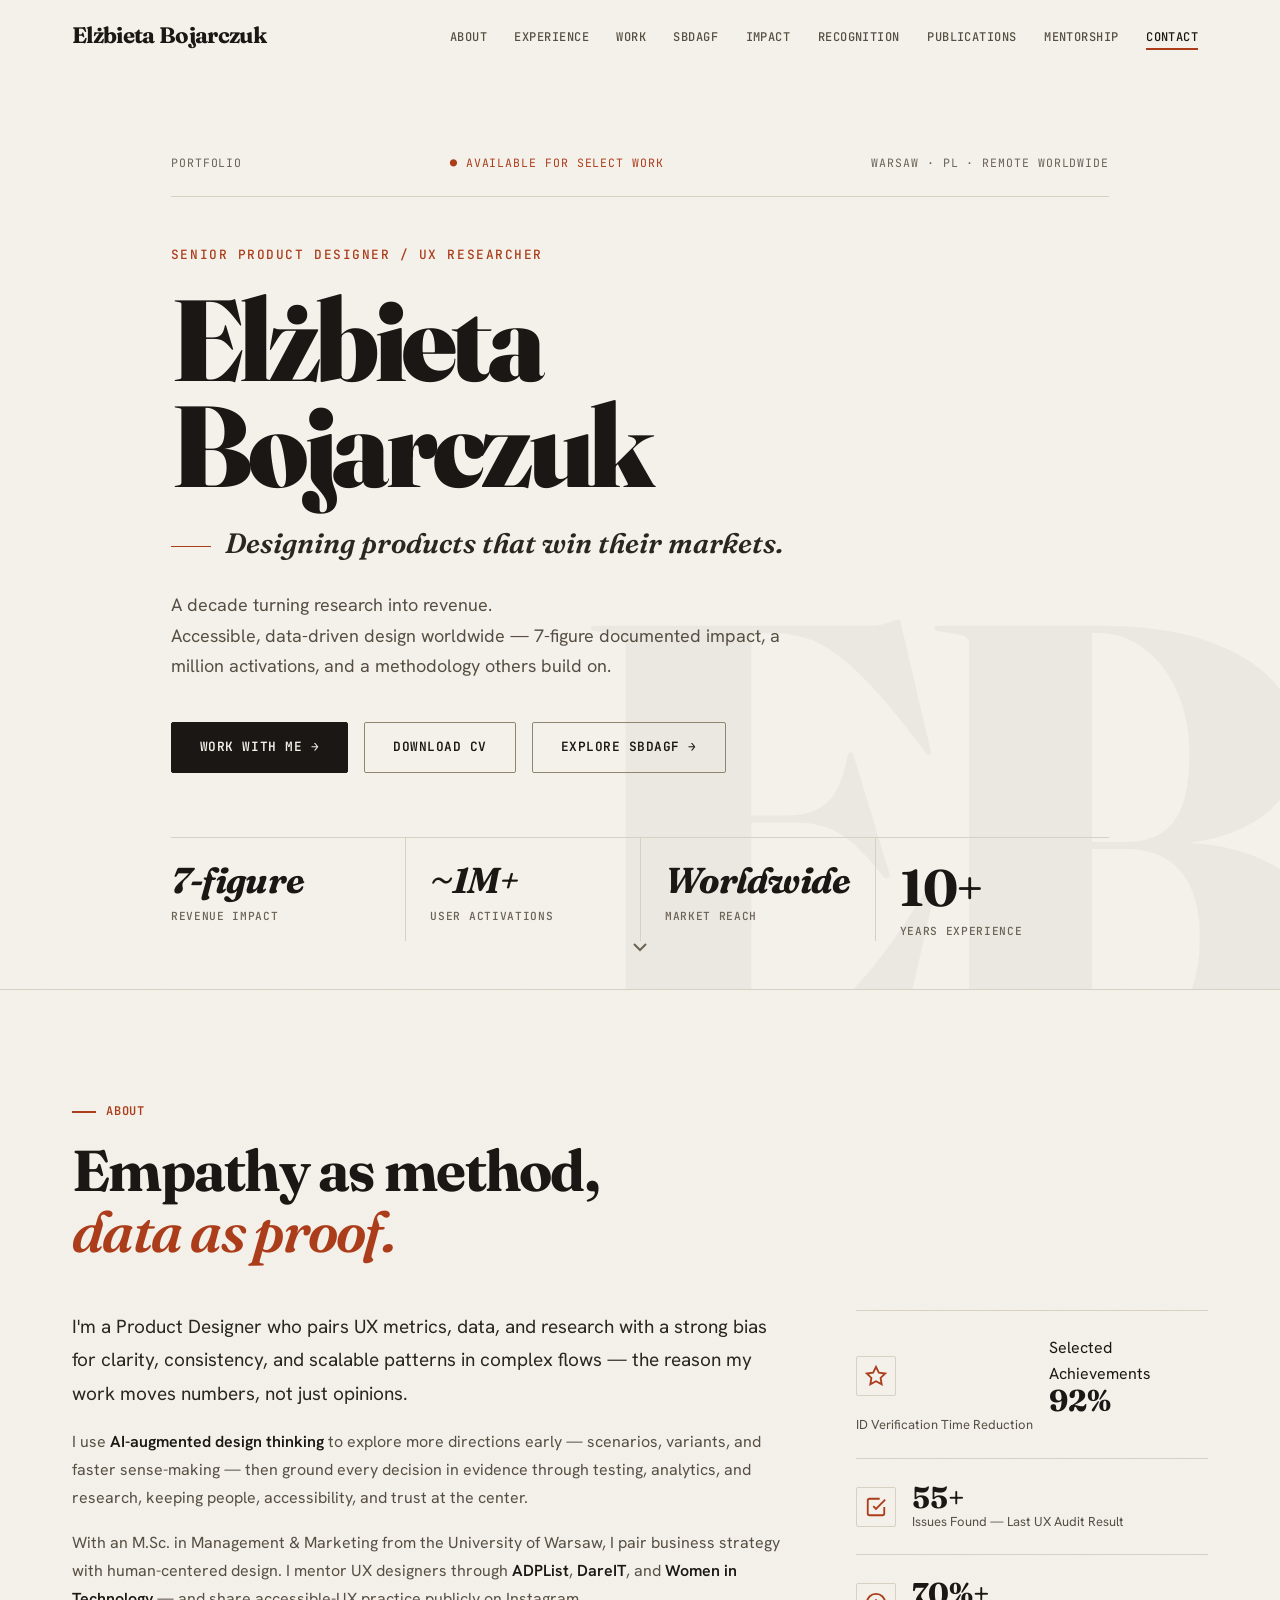
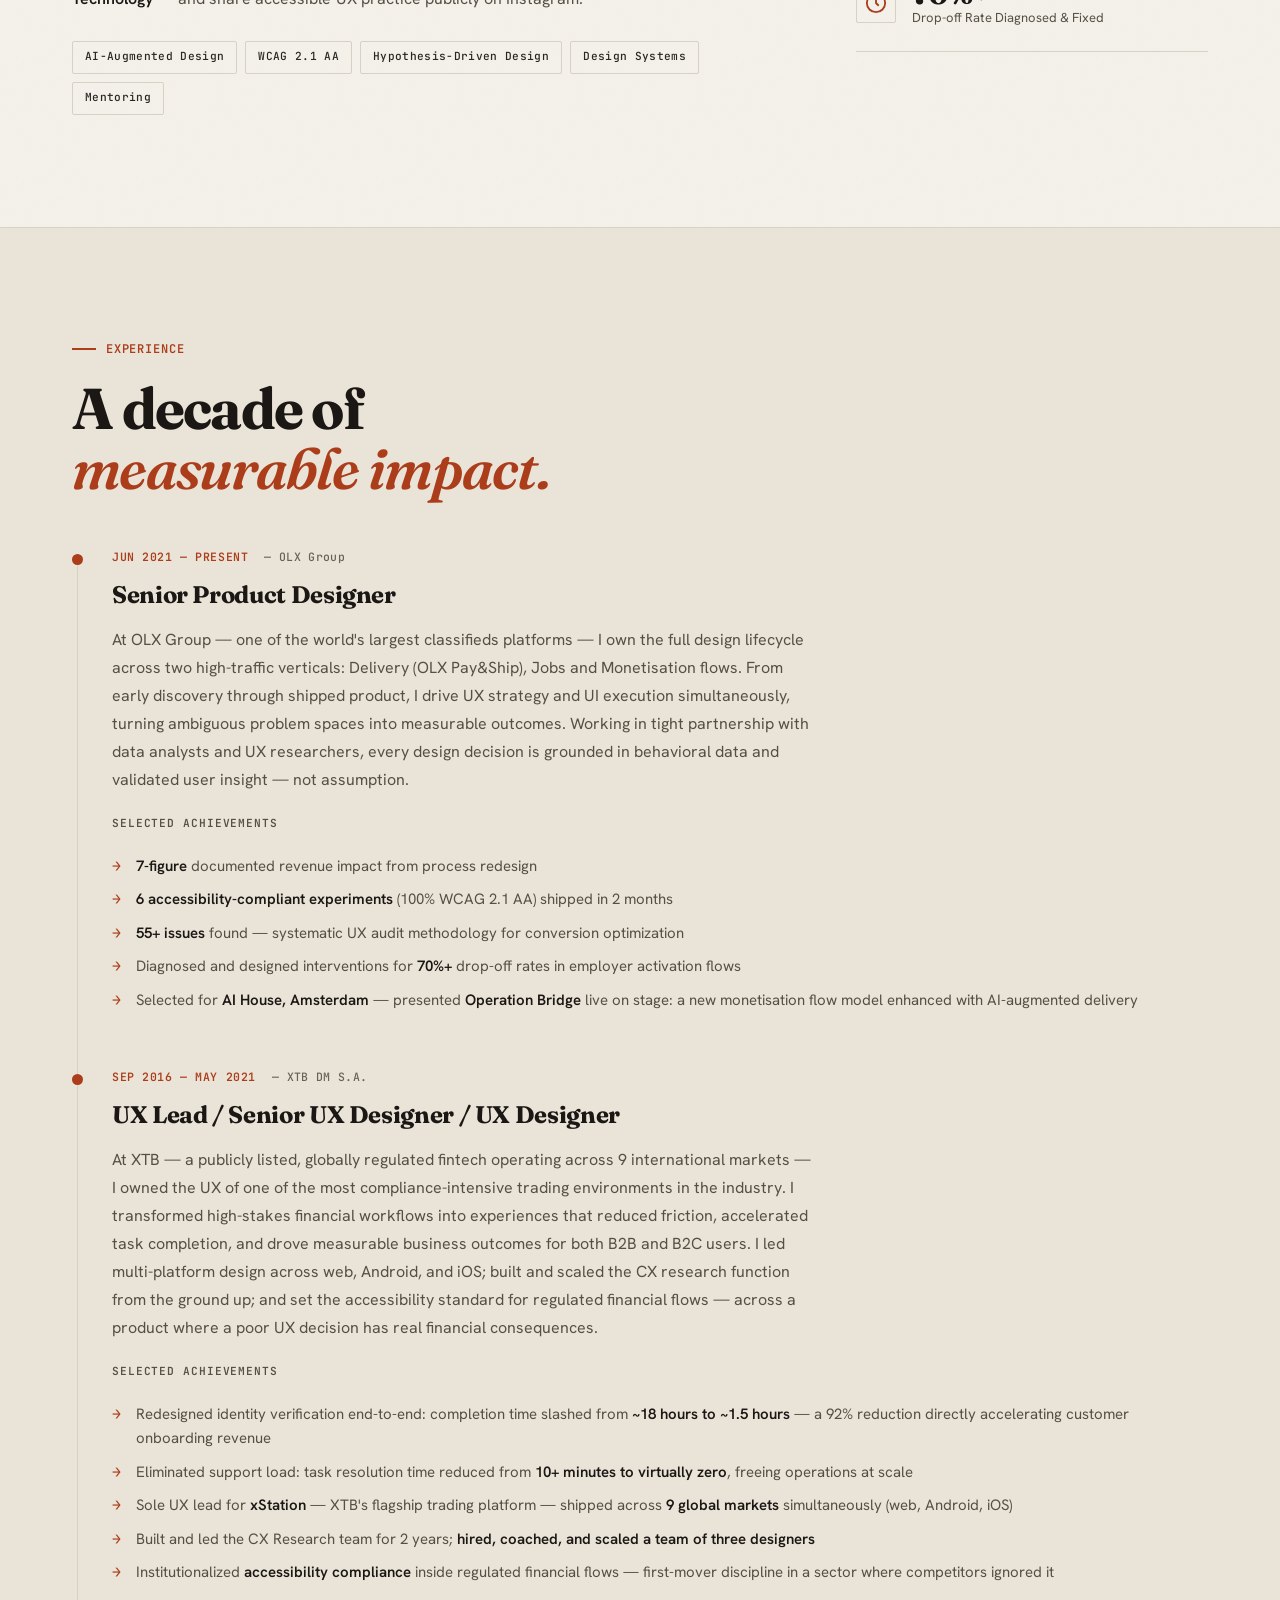
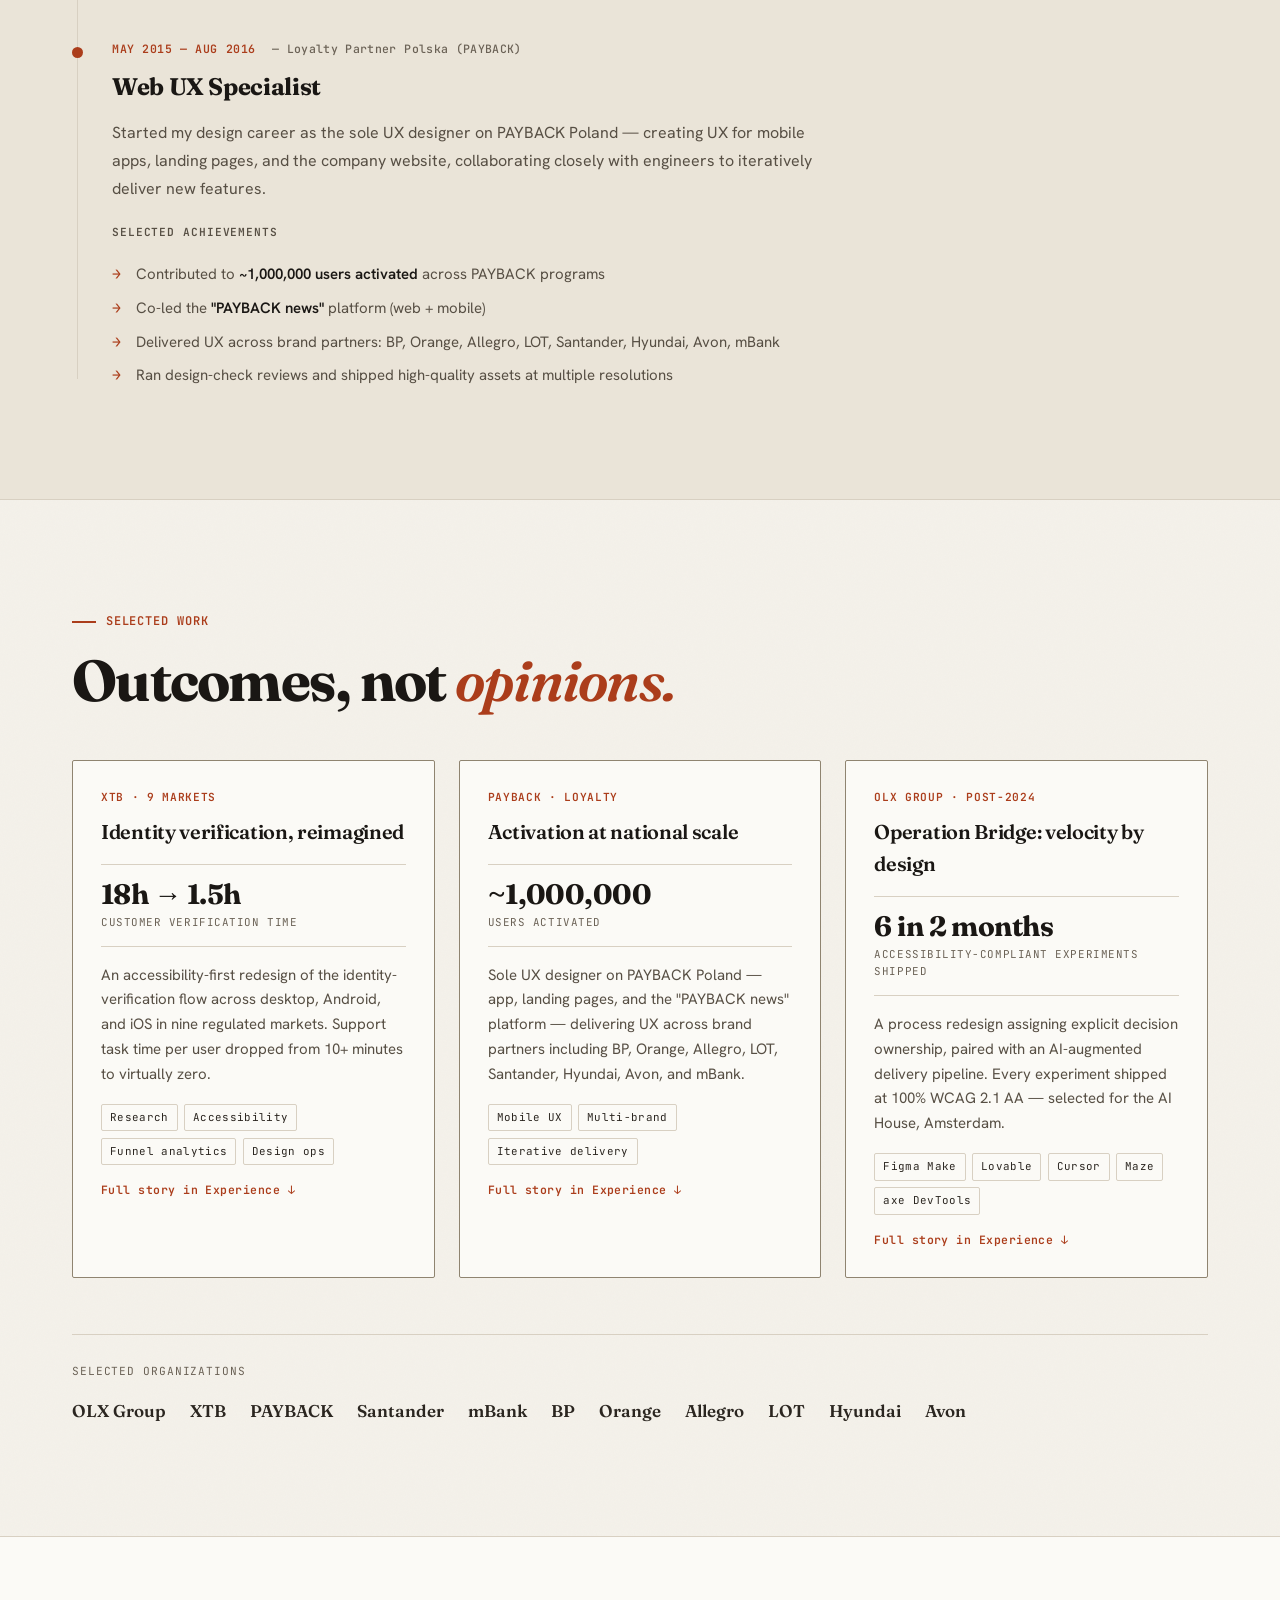
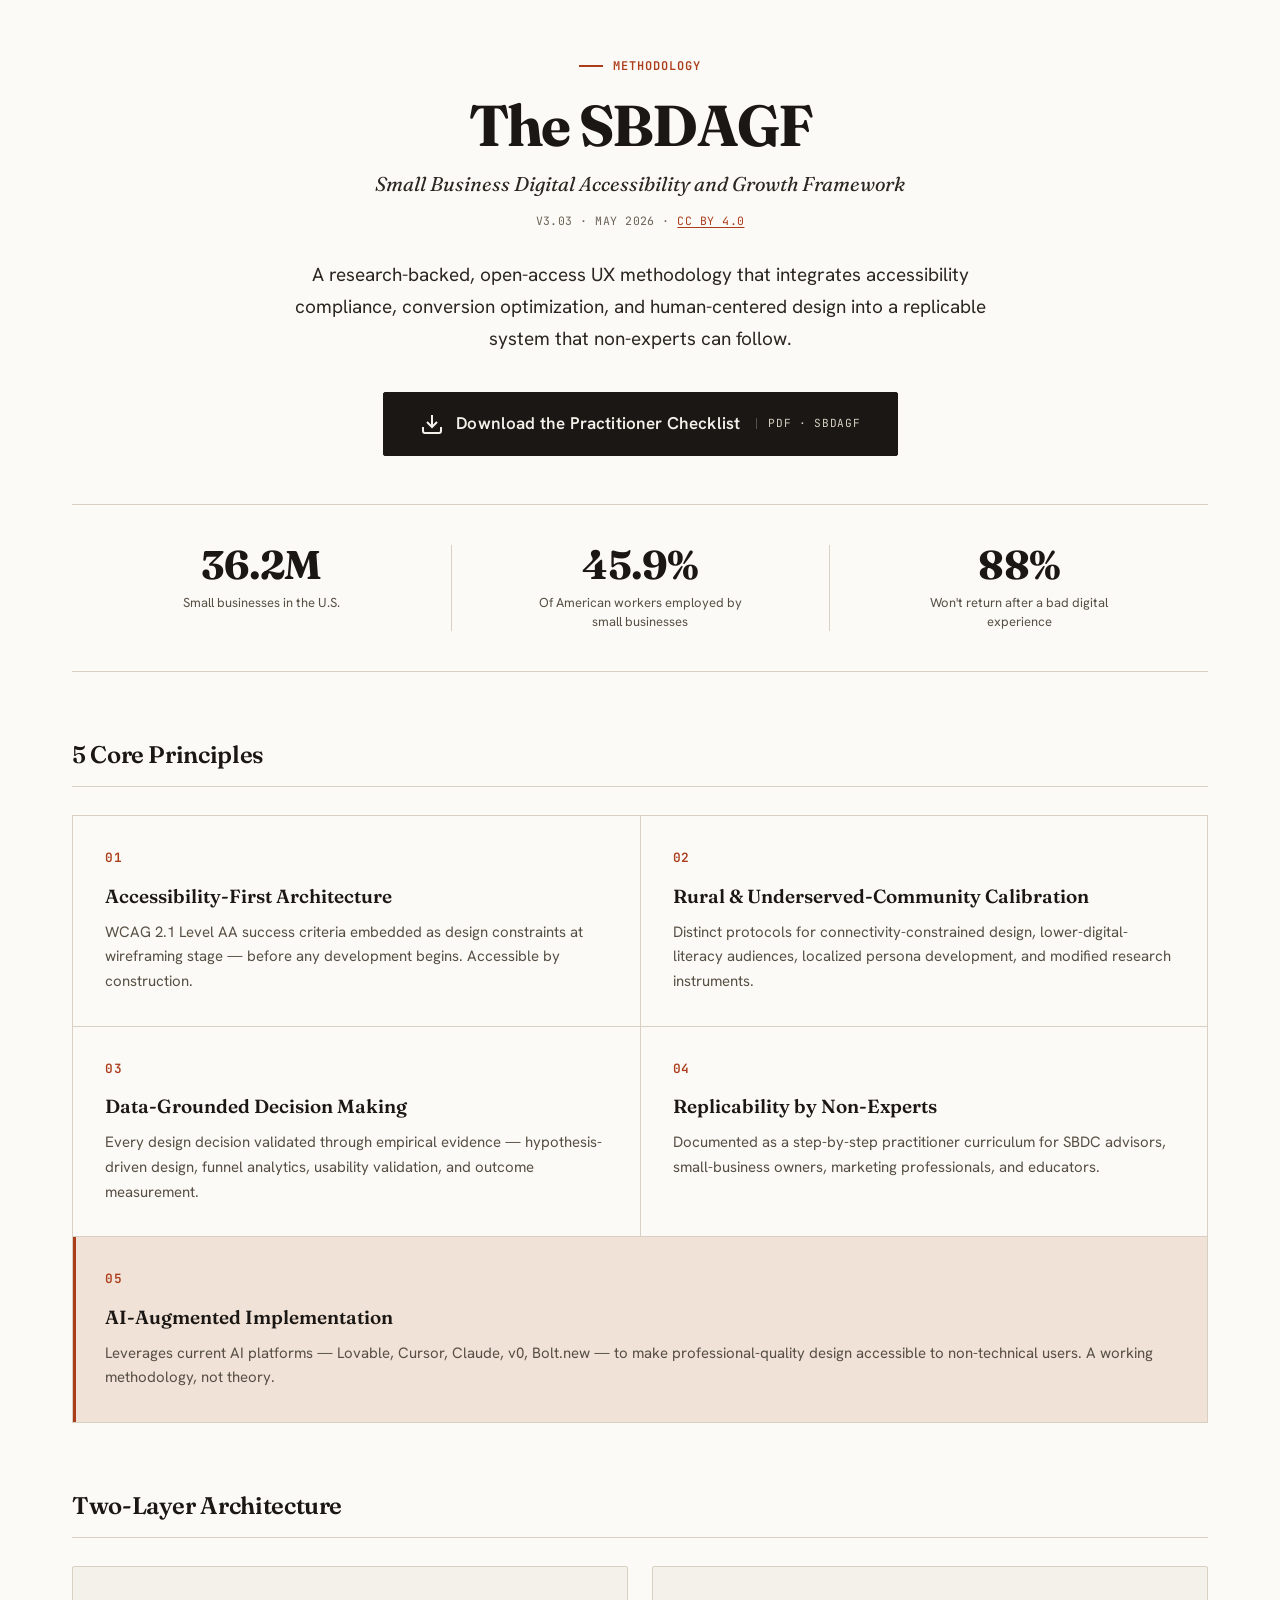
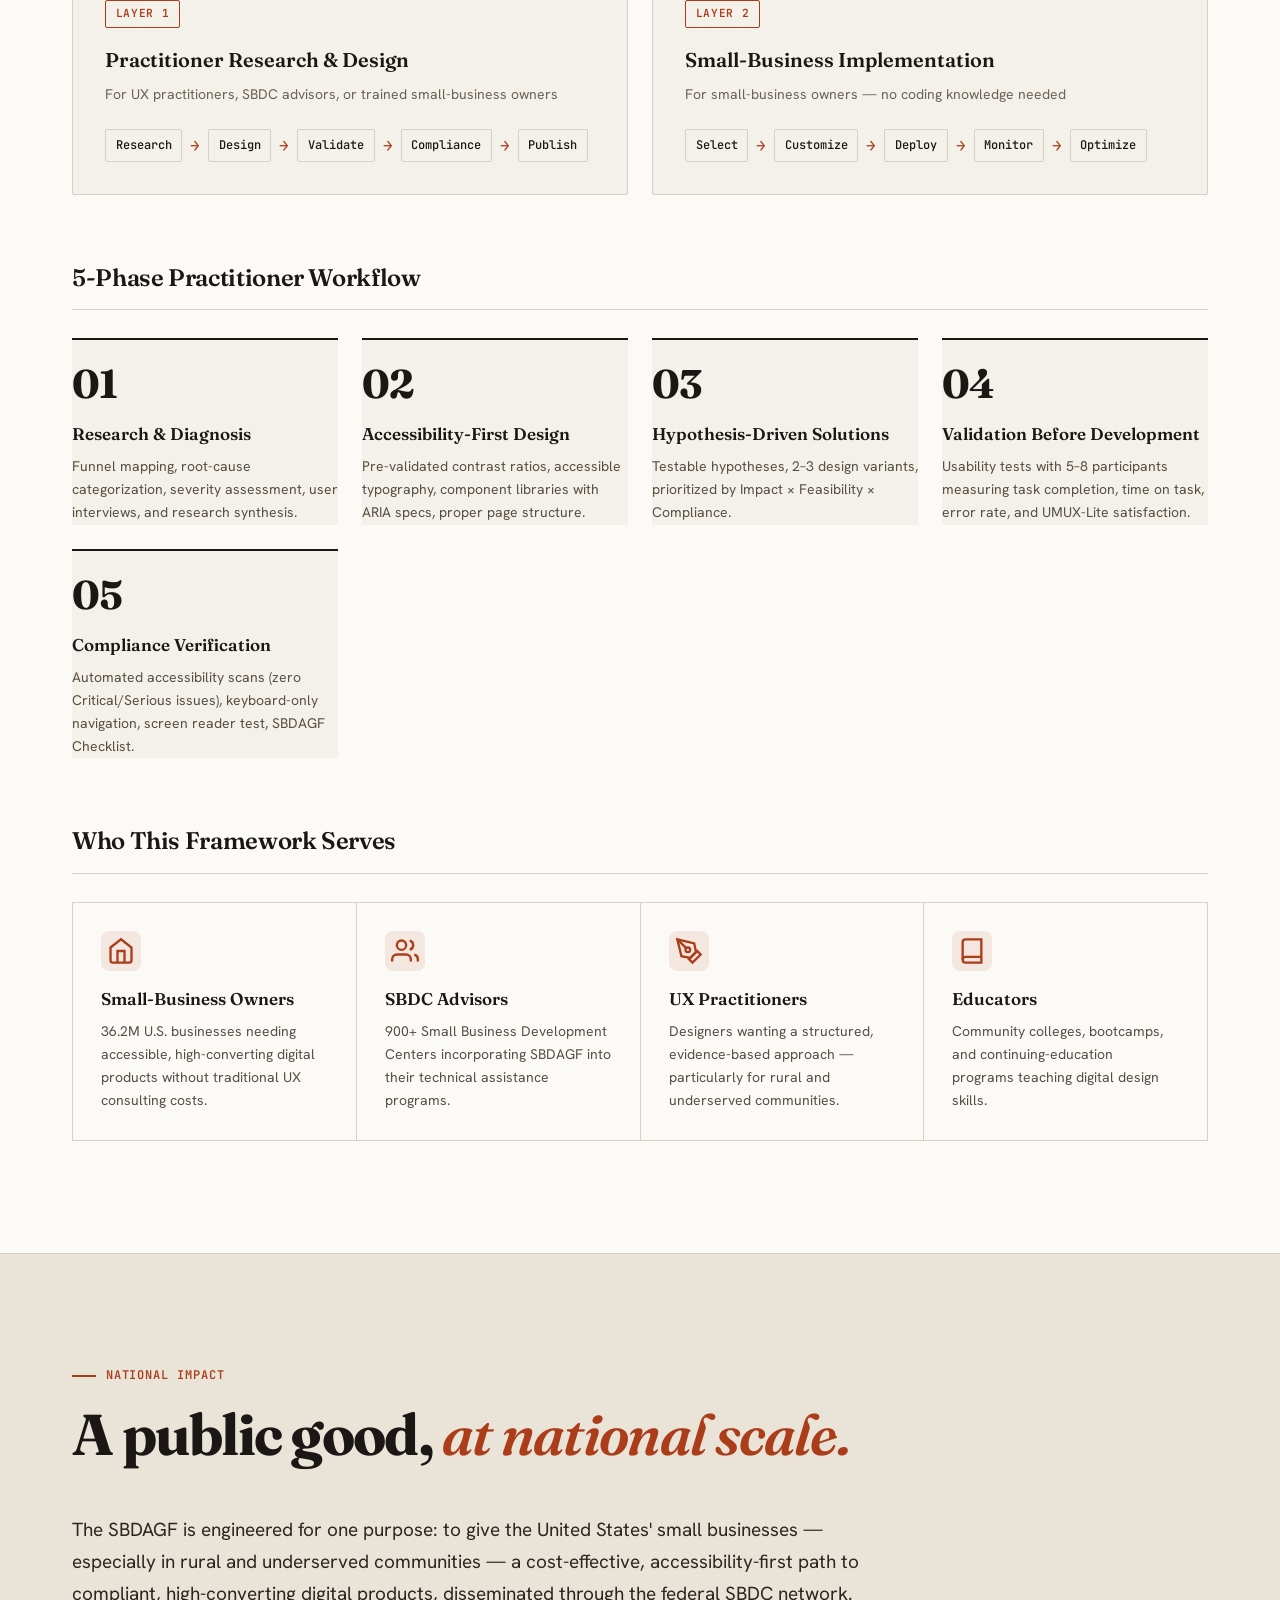
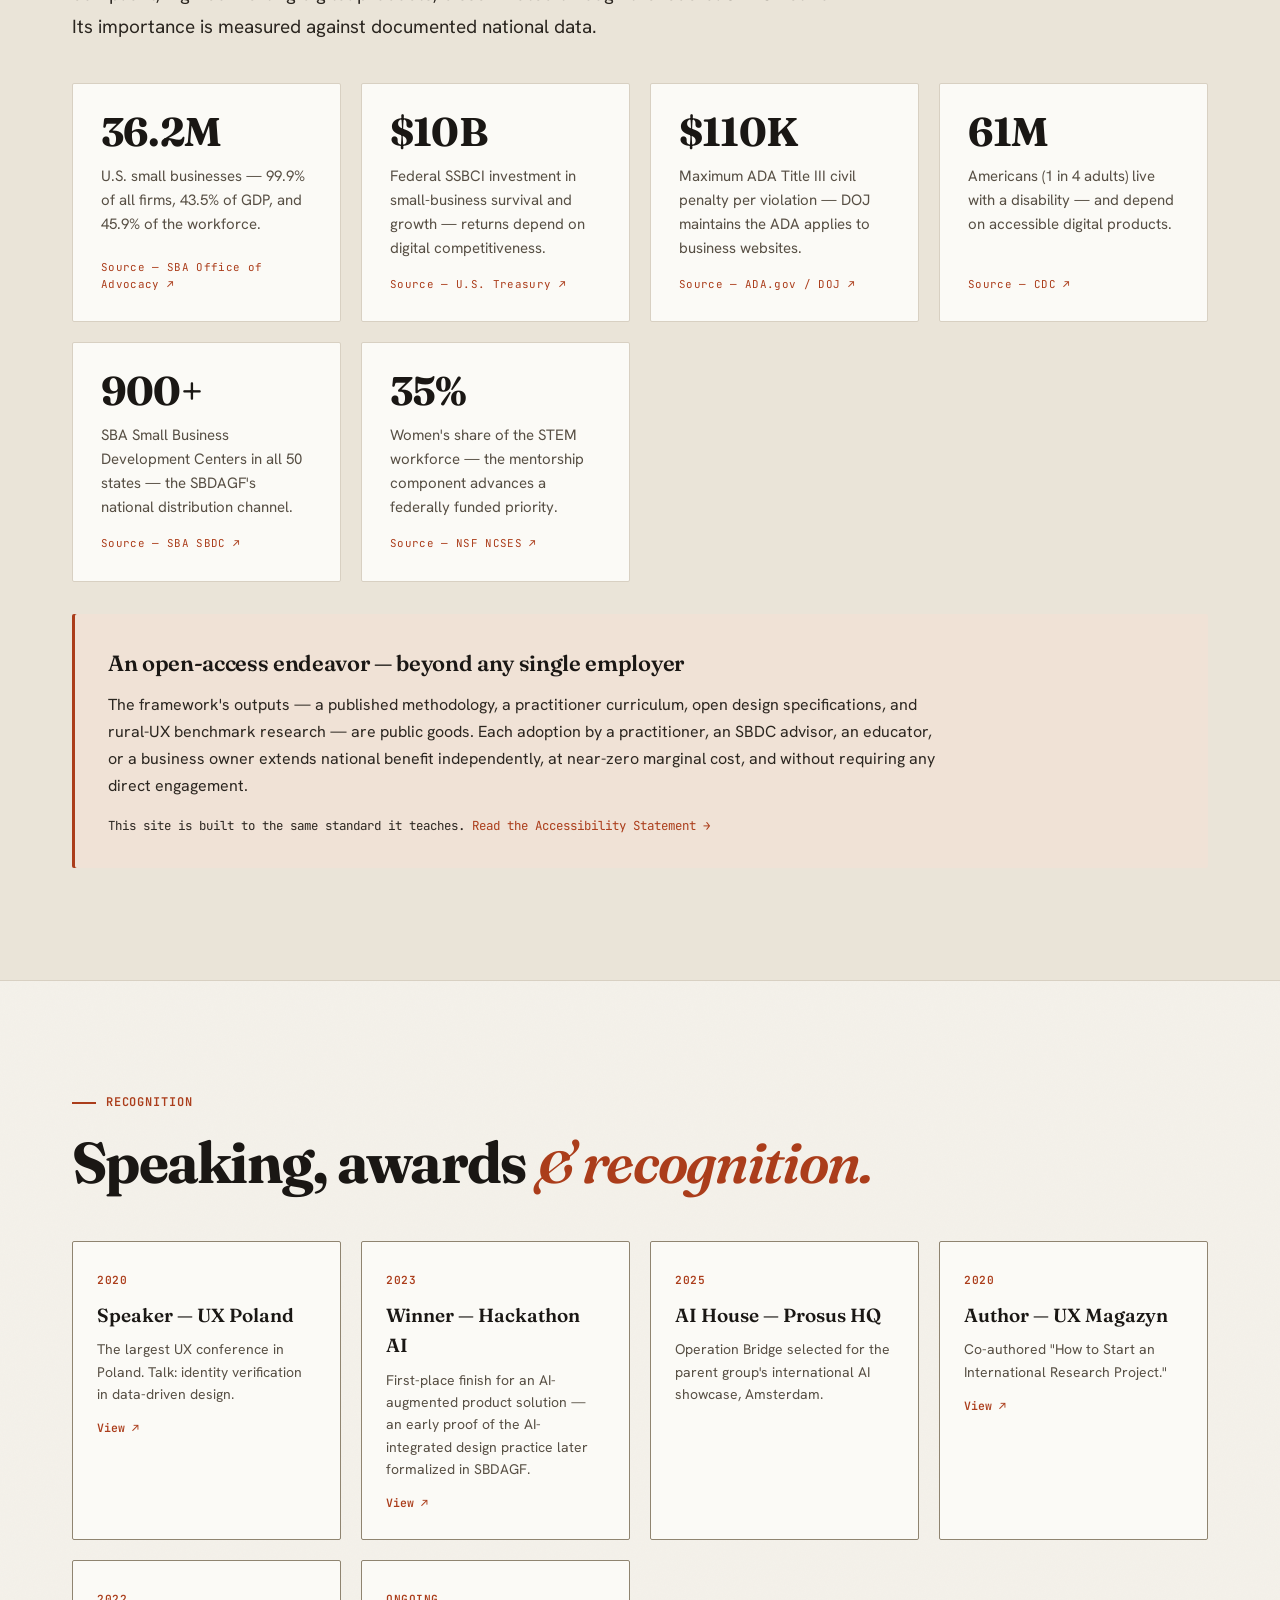
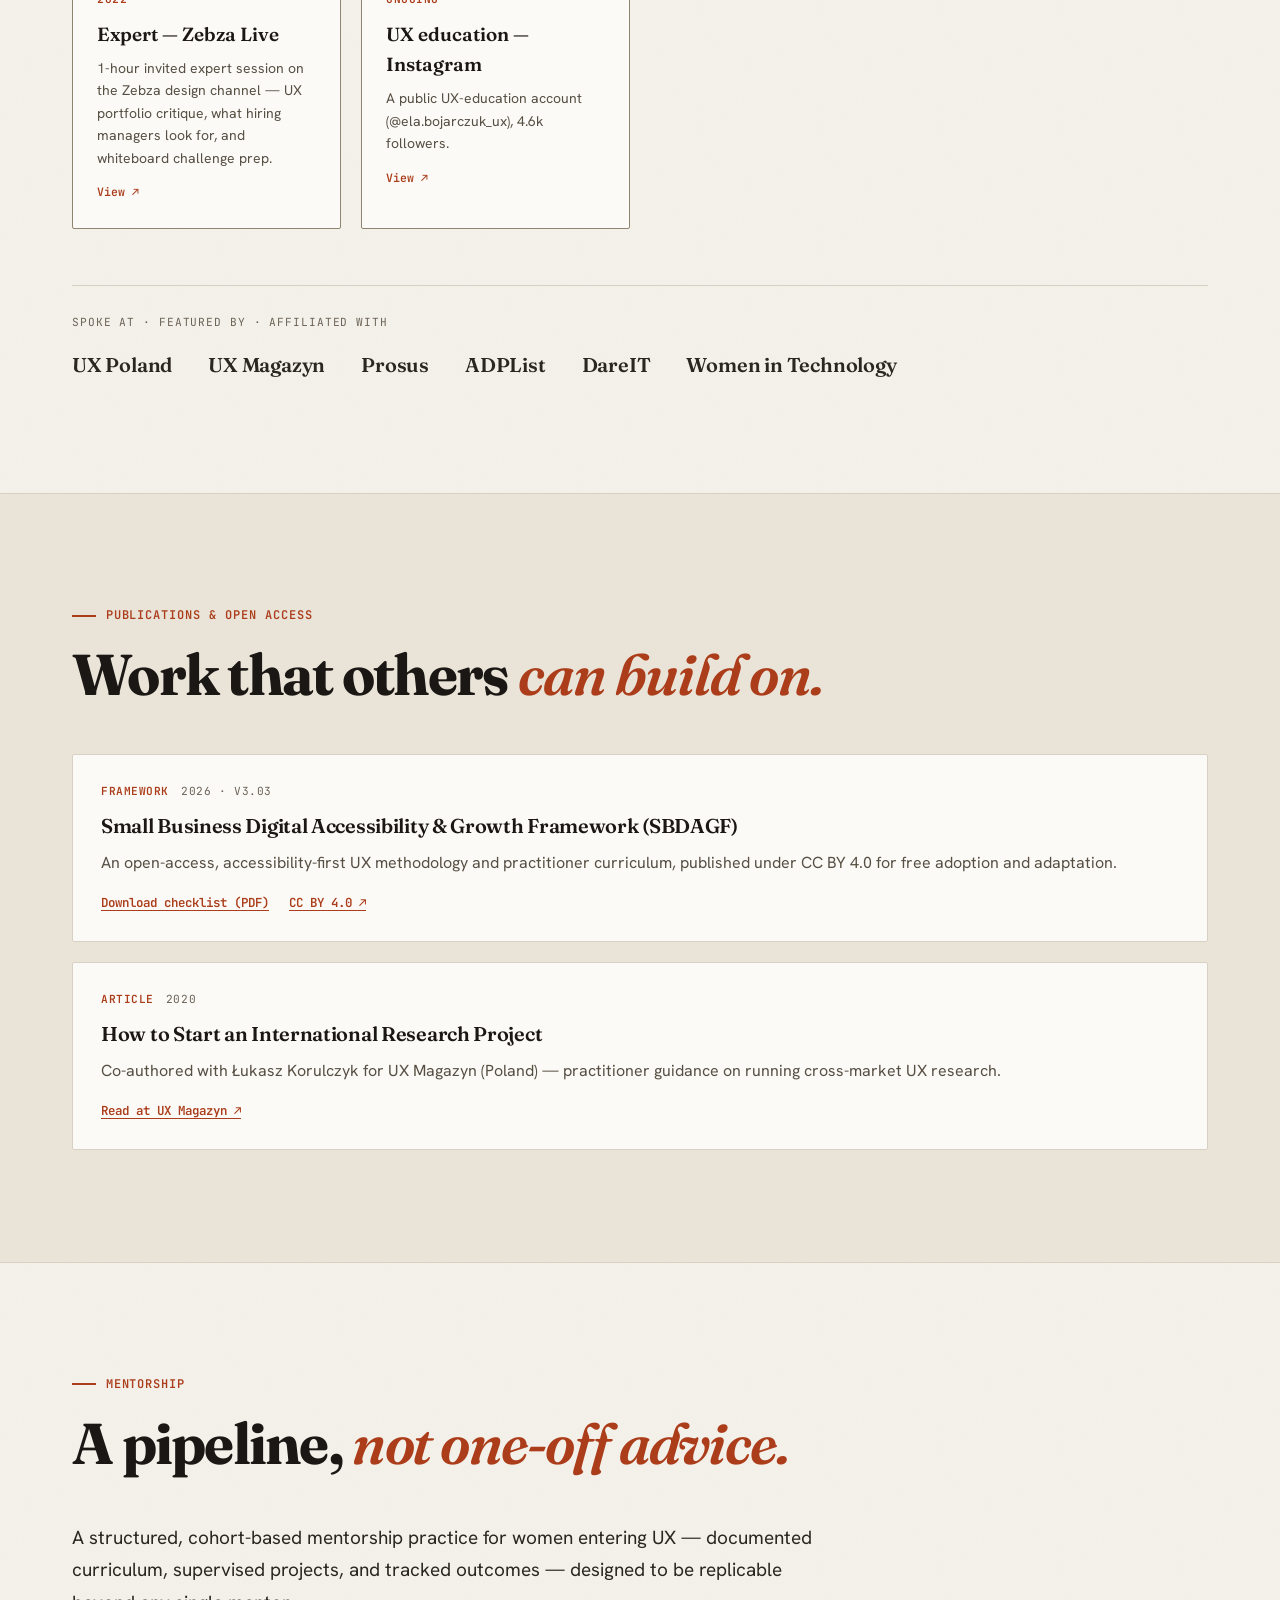
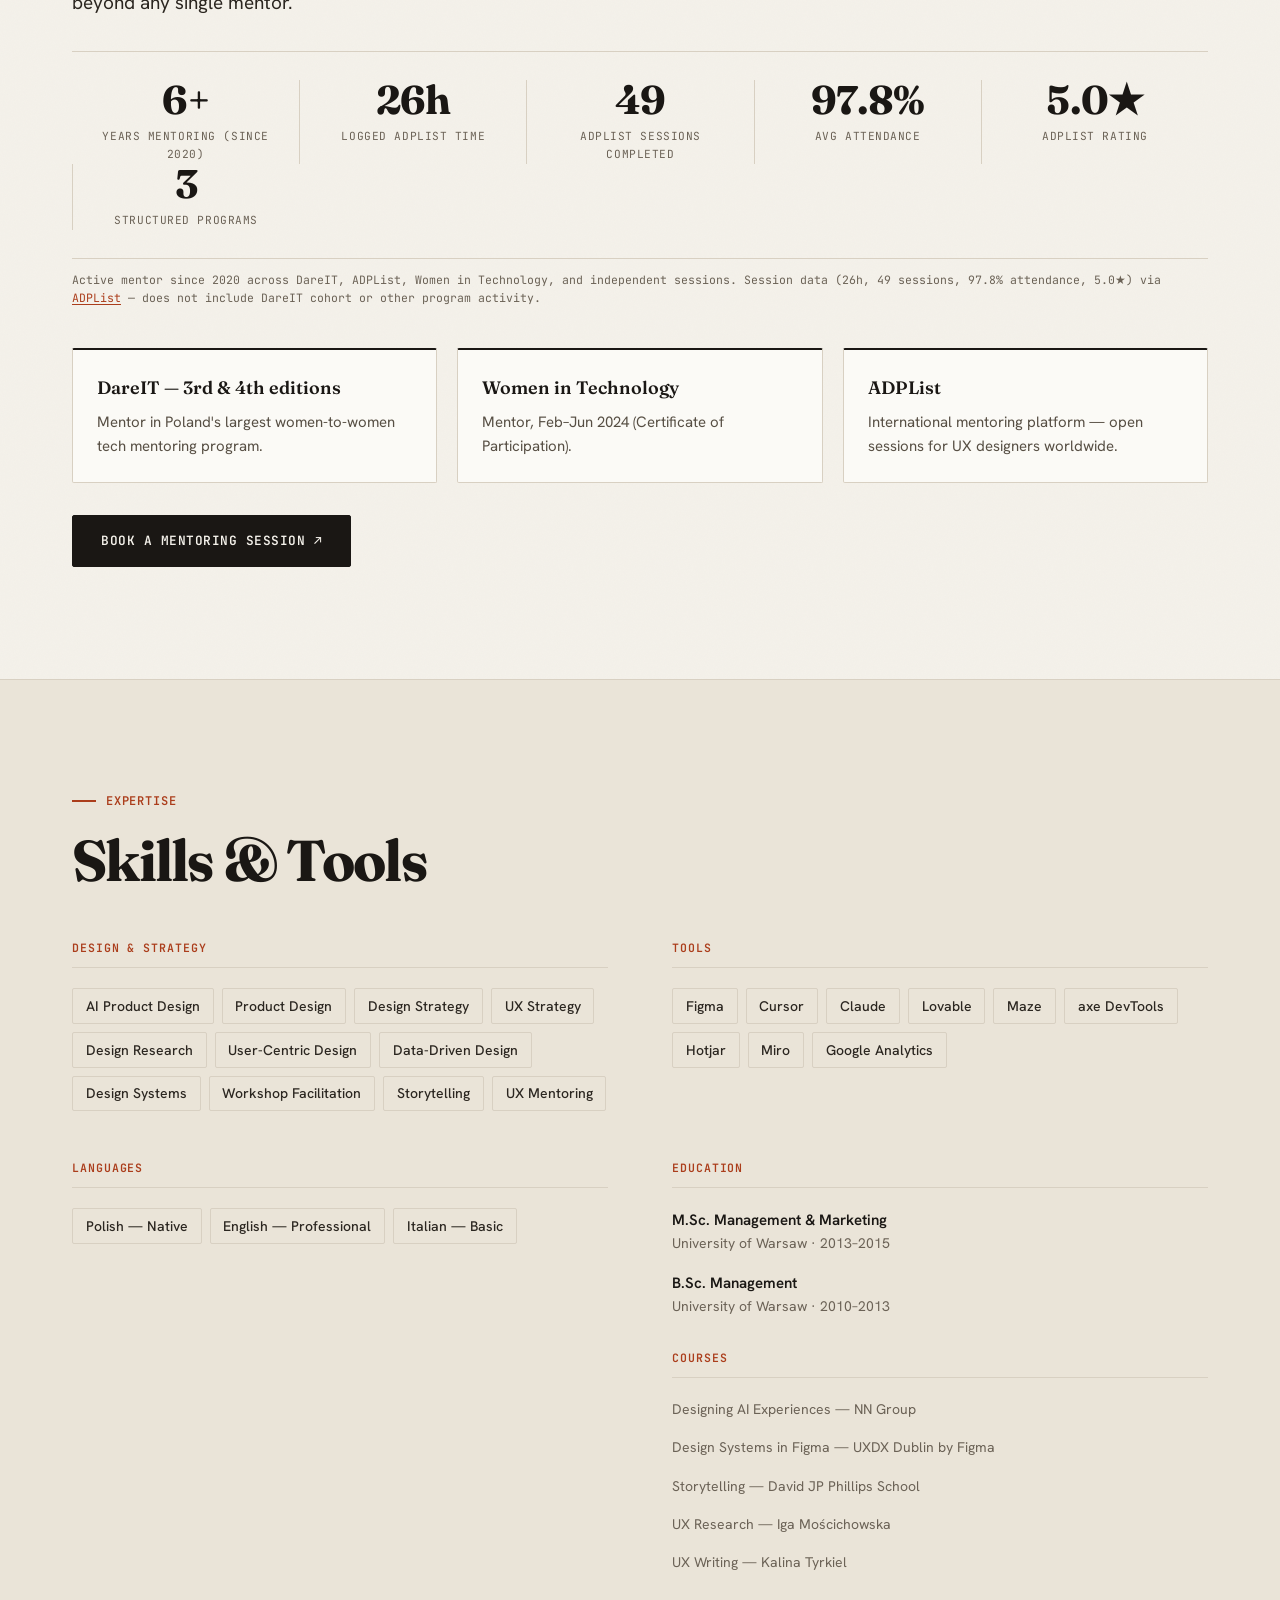
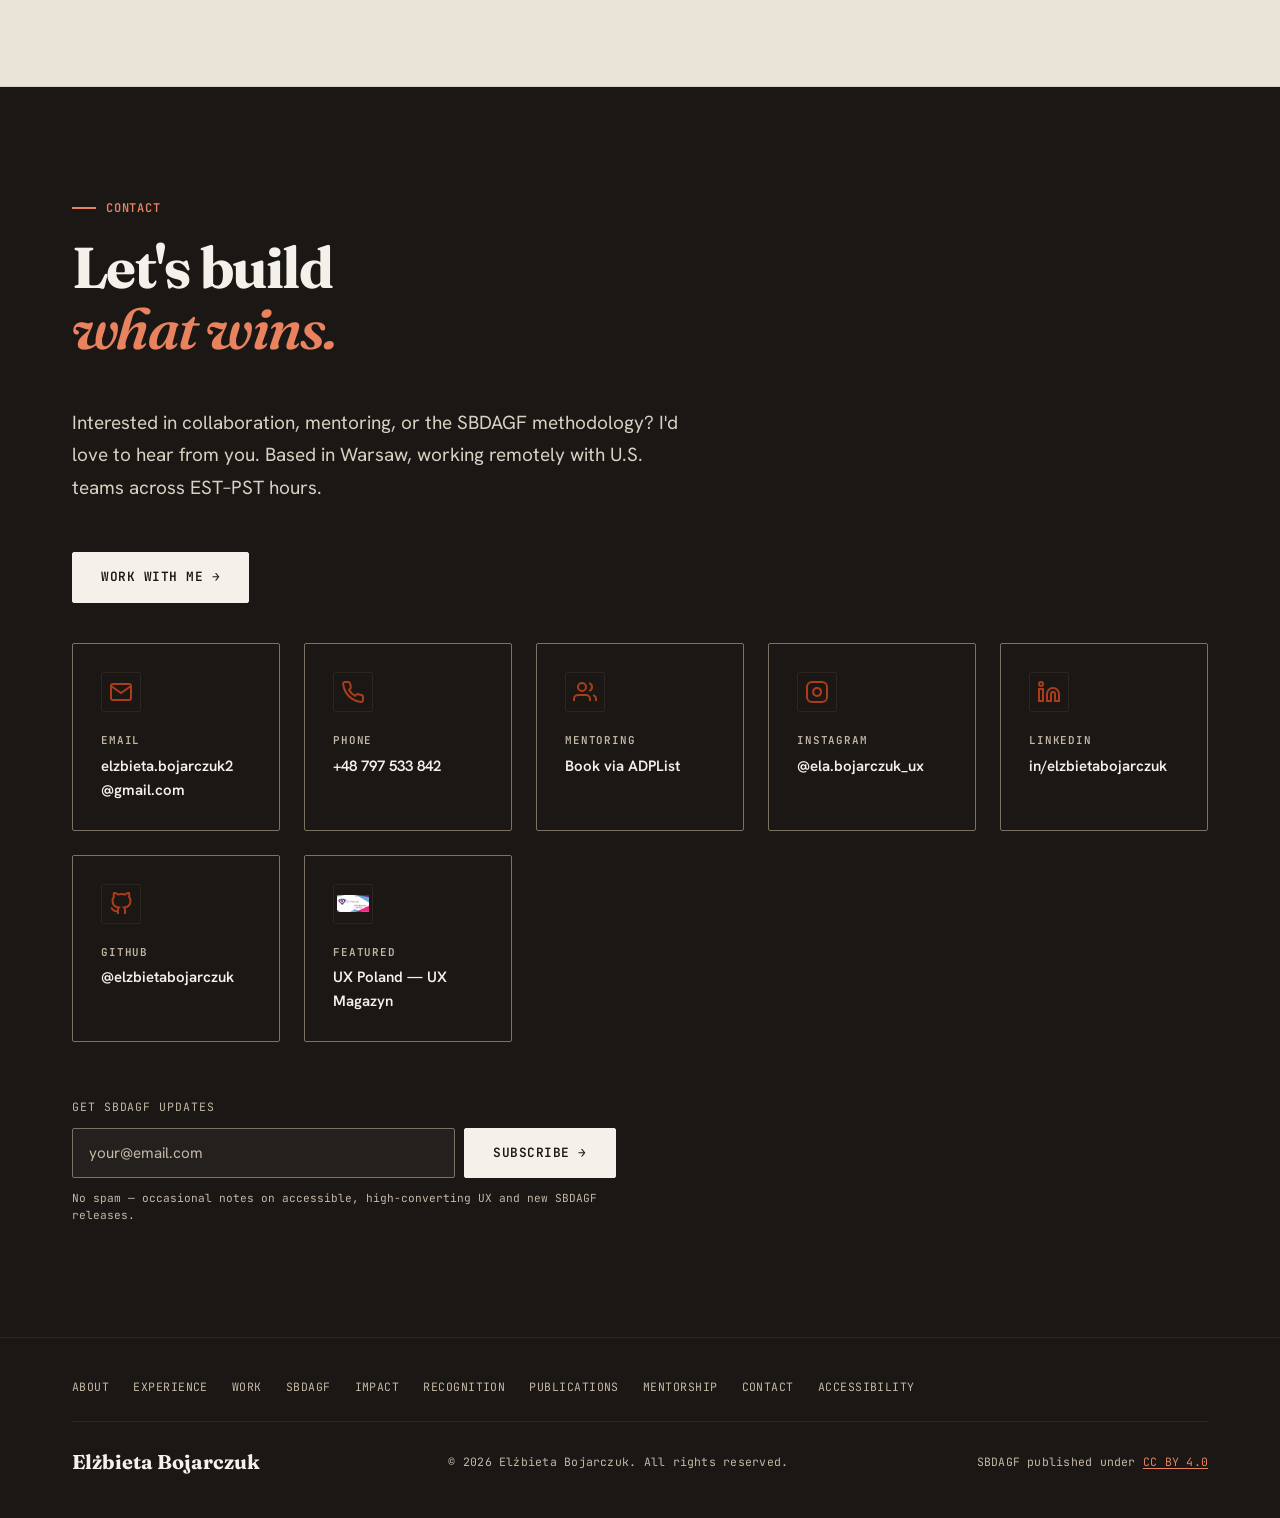
==== index.html @ ac7e1c59 "XTB role: high-impact outcome-based rewrite for US market Co-Authored-By: Claude Sonnet 4.6 <noreply" ====
<!DOCTYPE html>
<html lang="en">
<head>
  <meta charset="UTF-8">
  <meta name="viewport" content="width=device-width, initial-scale=1.0, viewport-fit=cover">
  <title>Elżbieta Bojarczuk — Senior Product Designer & UX Researcher</title>
  <meta name="description" content="Elżbieta Bojarczuk is a Senior Product Designer with 10+ years building accessible, data-driven digital products across worldwide markets. Documented multi-million-dollar revenue impact. Creator of the SBDAGF methodology.">
  <meta name="author" content="Elżbieta Bojarczuk">
  <meta name="robots" content="index, follow, max-image-preview:large, max-snippet:-1, max-video-preview:-1">
  <meta name="theme-color" content="#f4f1ea">
  <meta name="apple-mobile-web-app-title" content="Elżbieta Bojarczuk">
  <meta name="apple-mobile-web-app-capable" content="yes">
  <meta name="mobile-web-app-capable" content="yes">
  <meta name="apple-mobile-web-app-status-bar-style" content="default">
  <link rel="apple-touch-icon" sizes="180x180" href="apple-touch-icon.png">
  <link rel="manifest" href="site.webmanifest">

  <!-- Open Graph -->
  <meta property="og:type" content="profile">
  <meta property="profile:first_name" content="Elżbieta">
  <meta property="profile:last_name" content="Bojarczuk">
  <meta property="og:site_name" content="Elżbieta Bojarczuk">
  <meta property="og:locale" content="en_US">
  <meta property="og:title" content="Elżbieta Bojarczuk — Senior Product Designer & UX Researcher">
  <meta property="og:description" content="10+ years designing accessible, data-driven digital products across worldwide markets. Creator of the open-access SBDAGF methodology for U.S. small businesses.">
  <meta property="og:image" content="https://elzbietabojarczuk.github.io/og-image.png">
  <meta property="og:image:type" content="image/png">
  <meta property="og:image:width" content="1200">
  <meta property="og:image:height" content="630">
  <meta property="og:image:alt" content="Elżbieta Bojarczuk — Senior Product Designer & UX Researcher">
  <meta property="og:url" content="https://elzbietabojarczuk.github.io">

  <!-- Twitter Card -->
  <meta name="twitter:card" content="summary_large_image">
  <meta name="twitter:title" content="Elżbieta Bojarczuk — Senior Product Designer & UX Researcher">
  <meta name="twitter:description" content="10+ years designing accessible, data-driven digital products. Creator of the open-access SBDAGF methodology.">
  <meta name="twitter:image" content="https://elzbietabojarczuk.github.io/og-image.png">
  <meta name="twitter:image:alt" content="Elżbieta Bojarczuk — Senior Product Designer & UX Researcher">

  <link rel="canonical" href="https://elzbietabojarczuk.github.io/">

  <!-- Favicon -->
  <link rel="icon" type="image/svg+xml" href="favicon.svg">
  <link rel="icon" type="image/png" sizes="32x32" href="favicon.png">

  <!-- Structured data: Person + CreativeWork (SBDAGF) -->
  <script type="application/ld+json">
  {
    "@context": "https://schema.org",
    "@type": "Person",
    "name": "Elżbieta Bojarczuk",
    "jobTitle": "Senior Product Designer & UX Researcher",
    "url": "https://elzbietabojarczuk.github.io/",
    "image": "https://elzbietabojarczuk.github.io/og-image.svg",
    "email": "mailto:elzbieta.bojarczuk2@gmail.com",
    "telephone": "+48797533842",
    "address": { "@type": "PostalAddress", "addressLocality": "Warsaw", "addressCountry": "PL" },
    "alumniOf": { "@type": "CollegeOrUniversity", "name": "University of Warsaw" },
    "knowsAbout": ["UX Research", "Product Design", "Web Accessibility", "WCAG 2.1", "Design Systems", "Conversion Optimization", "AI-Augmented Design"],
    "sameAs": [
      "https://www.linkedin.com/in/elzbietabojarczuk",
      "https://github.com/elzbietabojarczuk",
      "https://instagram.com/ela.bojarczuk_ux",
      "https://adplist.org/mentors/elzbieta-bojarczuk"
    ],
    "knowsLanguage": ["pl", "en", "it"],
    "worksFor": { "@type": "Organization", "name": "OLX Group" },
    "hasOccupation": {
      "@type": "Occupation",
      "name": "Product Designer",
      "occupationalCategory": "15-1255.01 Web and Digital Interface Designers"
    },
    "award": ["Hackathon AI Winner (2023)", "Speaker, UX Poland (2020)"],
    "subjectOf": {
      "@type": "Article",
      "name": "How to Start an International Research Project",
      "publisher": { "@type": "Organization", "name": "UX Magazyn" },
      "datePublished": "2020"
    },
    "creator": {
      "@type": "CreativeWork",
      "name": "Small Business Digital Accessibility and Growth Framework (SBDAGF)",
      "alternateName": "SBDAGF",
      "creativeWorkStatus": "Published",
      "version": "3.03",
      "license": "https://creativecommons.org/licenses/by/4.0/",
      "url": "https://elzbietabojarczuk.github.io/#sbdagf",
      "about": "An open-access, accessibility-first UX methodology for U.S. small businesses, designed for dissemination through the SBA Small Business Development Center network."
    }
  }
  </script>
  <script type="application/ld+json">
  {
    "@context": "https://schema.org",
    "@type": "ProfilePage",
    "name": "Elżbieta Bojarczuk — Portfolio",
    "url": "https://elzbietabojarczuk.github.io/",
    "inLanguage": "en",
    "isPartOf": {
      "@type": "WebSite",
      "name": "Elżbieta Bojarczuk",
      "url": "https://elzbietabojarczuk.github.io/"
    },
    "about": { "@type": "Person", "name": "Elżbieta Bojarczuk" }
  }
  </script>

  <!-- Fonts -->
  <link rel="preconnect" href="https://fonts.googleapis.com">
  <link rel="preconnect" href="https://fonts.gstatic.com" crossorigin>
  <link href="https://fonts.googleapis.com/css2?family=Fraunces:ital,opsz,wght@0,9..144,600;0,9..144,700;0,9..144,900;1,9..144,600;1,9..144,700&family=Hanken+Grotesk:wght@400;500;600;700&family=JetBrains+Mono:wght@400;500;600&display=swap" rel="stylesheet">

  <link rel="stylesheet" href="style.css">
</head>
<body>
  <a href="#main" class="skip-link">Skip to main content</a>

  <header class="site-header" role="banner">
    <nav class="nav" aria-label="Main navigation">
      <a href="#" class="nav-logo" aria-label="Elżbieta Bojarczuk — home">Elżbieta Bojarczuk</a>
      <ul class="nav-links" role="list">
        <li><a href="#about">About</a></li>
        <li><a href="#experience">Experience</a></li>
        <li><a href="#work">Work</a></li>
        <li><a href="#sbdagf">SBDAGF</a></li>
        <li><a href="#impact">Impact</a></li>
        <li><a href="#recognition">Recognition</a></li>
        <li><a href="#publications">Publications</a></li>
        <li><a href="#mentorship">Mentorship</a></li>
        <li><a href="#contact">Contact</a></li>
      </ul>
      <button class="nav-toggle" aria-label="Toggle navigation menu" aria-expanded="false" aria-controls="nav-links-id">
        <span></span><span></span><span></span>
      </button>
    </nav>
  </header>

  <main id="main">

    <!-- ── Hero ── -->
    <section class="hero" aria-labelledby="hero-heading">
      <span class="hero-mark" aria-hidden="true">EB</span>
      <div class="container">
        <div class="hero-rule reveal" aria-hidden="true">
          <span>Portfolio</span>
          <span class="accent">● Available for select work</span>
          <span>Warsaw · PL · Remote worldwide</span>
        </div>
        <div class="hero-layout">
          <p class="hero-kicker reveal">Senior Product Designer / UX Researcher</p>
          <h1 id="hero-heading" class="reveal">Elżbieta<br>Bojarczuk</h1>
          <p class="hero-role reveal reveal--delay-1">Designing products that win their markets.</p>
          <p class="hero-tagline reveal reveal--delay-1">A decade turning research into revenue.<br>Accessible, data-driven design worldwide — 7-figure documented impact, a million activations, and a methodology others build on.</p>
          <div class="hero-cta reveal reveal--delay-2">
            <a href="#contact" class="btn btn-primary">Work with me →</a>
            <a href="elzbieta-bojarczuk-cv.pdf" class="btn btn-outline" download>Download CV</a>
            <a href="#sbdagf" class="btn btn-outline">Explore SBDAGF →</a>
          </div>
        </div>
        <div class="hero-stats reveal reveal--delay-2" aria-label="Key impact metrics">
          <div class="stat-card">
            <span class="stat-number is-word">7-figure</span>
            <span class="stat-label">Revenue Impact</span>
          </div>
          <div class="stat-card">
            <span class="stat-number is-word">~1M+</span>
            <span class="stat-label">User Activations</span>
          </div>
          <div class="stat-card">
            <span class="stat-number is-word">Worldwide</span>
            <span class="stat-label">Market Reach</span>
          </div>
          <div class="stat-card">
            <span class="stat-number" data-target="10" data-suffix="+">0</span>
            <span class="stat-label">Years Experience</span>
          </div>
        </div>
      </div>
      <a href="#about" class="scroll-hint" aria-label="Scroll to about section">
        <svg viewBox="0 0 24 24" fill="none" stroke="currentColor" stroke-width="2" width="24" height="24" aria-hidden="true">
          <polyline points="6 9 12 15 18 9"/>
        </svg>
      </a>
    </section>

    <!-- ── About ── -->
    <section id="about" class="section" aria-labelledby="about-heading">
      <div class="container">
        <div class="section-label reveal" data-index="01">About</div>
        <h2 id="about-heading" class="section-heading reveal">Empathy as method,<br><em>data as proof.</em></h2>
        <div class="about-grid">
          <div class="about-text reveal">
            <p class="lead">I'm a Product Designer who pairs UX metrics, data, and research with a strong bias for clarity, consistency, and scalable patterns in complex flows — the reason my work moves numbers, not just opinions.</p>
            <p>I use <strong>AI-augmented design thinking</strong> to explore more directions early — scenarios, variants, and faster sense-making — then ground every decision in evidence through testing, analytics, and research, keeping people, accessibility, and trust at the center.</p>
            <p>With an M.Sc. in Management &amp; Marketing from the University of Warsaw, I pair business strategy with human-centered design. I mentor UX designers through <strong>ADPList</strong>, <strong>DareIT</strong>, and <strong>Women in Technology</strong> — and share accessible-UX practice publicly on Instagram.</p>
            <div class="about-badges">
              <span class="badge">AI-Augmented Design</span>
              <span class="badge">WCAG 2.1 AA</span>
              <span class="badge">Hypothesis-Driven Design</span>
              <span class="badge">Design Systems</span>
              <span class="badge">Mentoring</span>
            </div>
          </div>
          <div class="about-highlights reveal reveal--delay-1">
            <div class="highlight-card highlight-card--labeled">
              <div class="highlight-icon" aria-hidden="true">
                <svg viewBox="0 0 24 24" fill="none" stroke="currentColor" stroke-width="2" width="22" height="22"><path d="M12 2l3.09 6.26L22 9.27l-5 4.87 1.18 6.88L12 17.77l-6.18 3.25L7 14.14 2 9.27l6.91-1.01L12 2z"/></svg>
              </div>
              <span class="highlight-label">Selected Achievements</span>
              <span class="highlight-number">92%</span>
              <span class="highlight-text">ID Verification Time Reduction</span>
            </div>
            <div class="highlight-card">
              <div class="highlight-icon" aria-hidden="true">
                <svg viewBox="0 0 24 24" fill="none" stroke="currentColor" stroke-width="2" width="22" height="22"><path d="M9 11l3 3L22 4"/><path d="M21 12v7a2 2 0 0 1-2 2H5a2 2 0 0 1-2-2V5a2 2 0 0 1 2-2h11"/></svg>
              </div>
              <span class="highlight-number">55+</span>
              <span class="highlight-text">Issues Found — Last UX Audit Result</span>
            </div>
            <div class="highlight-card">
              <div class="highlight-icon" aria-hidden="true">
                <svg viewBox="0 0 24 24" fill="none" stroke="currentColor" stroke-width="2" width="22" height="22"><circle cx="12" cy="12" r="10"/><path d="M12 8v4l3 3"/></svg>
              </div>
              <span class="highlight-number">70%+</span>
              <span class="highlight-text">Drop-off Rate Diagnosed &amp; Fixed</span>
            </div>
          </div>
        </div>
      </div>
    </section>

    <!-- ── Experience ── -->
    <section id="experience" class="section section-alt" aria-labelledby="experience-heading">
      <div class="container">
        <div class="section-label reveal" data-index="02">Experience</div>
        <h2 id="experience-heading" class="section-heading reveal">A decade of<br><em>measurable impact.</em></h2>
        <ol class="timeline" role="list">

          <li class="timeline-item reveal">
            <div class="timeline-dot" aria-hidden="true"></div>
            <div class="timeline-body">
              <div class="timeline-meta">
                <span class="timeline-date">Jun 2021 — Present</span>
                <span class="timeline-company">OLX Group</span>
              </div>
              <h3 class="timeline-role">Senior Product Designer</h3>
              <p>At OLX Group — one of the world's largest classifieds platforms — I own the full design lifecycle across two high-traffic verticals: Delivery (OLX Pay&amp;Ship), Jobs and Monetisation flows. From early discovery through shipped product, I drive UX strategy and UI execution simultaneously, turning ambiguous problem spaces into measurable outcomes. Working in tight partnership with data analysts and UX researchers, every design decision is grounded in behavioral data and validated user insight — not assumption.</p>
              <p class="achievement-label">Selected achievements</p>
              <ul class="achievement-list" aria-label="Key achievements">
                <li><strong>7-figure</strong> documented revenue impact from process redesign</li>
                <li><strong>6 accessibility-compliant experiments</strong> (100% WCAG 2.1 AA) shipped in 2 months</li>
                <li><strong>55+ issues</strong> found — systematic UX audit methodology for conversion optimization</li>
                <li>Diagnosed and designed interventions for <strong>70%+</strong> drop-off rates in employer activation flows</li>
                <li>Selected for <strong>AI House, Amsterdam</strong> — presented <strong>Operation Bridge</strong> live on stage: a new monetisation flow model enhanced with AI-augmented delivery</li>
              </ul>
            </div>
          </li>

          <li class="timeline-item reveal reveal--delay-1">
            <div class="timeline-dot" aria-hidden="true"></div>
            <div class="timeline-body">
              <div class="timeline-meta">
                <span class="timeline-date">Sep 2016 — May 2021</span>
                <span class="timeline-company">XTB DM S.A.</span>
              </div>
              <h3 class="timeline-role">UX Lead / Senior UX Designer / UX Designer</h3>
              <p>At XTB — a publicly listed, globally regulated fintech operating across 9 international markets — I owned the UX of one of the most compliance-intensive trading environments in the industry. I transformed high-stakes financial workflows into experiences that reduced friction, accelerated task completion, and drove measurable business outcomes for both B2B and B2C users. I led multi-platform design across web, Android, and iOS; built and scaled the CX research function from the ground up; and set the accessibility standard for regulated financial flows — across a product where a poor UX decision has real financial consequences.</p>
              <p class="achievement-label">Selected achievements</p>
              <ul class="achievement-list" aria-label="Key achievements">
                <li>Redesigned identity verification end-to-end: completion time slashed from <strong>~18 hours to ~1.5 hours</strong> — a 92% reduction directly accelerating customer onboarding revenue</li>
                <li>Eliminated support load: task resolution time reduced from <strong>10+ minutes to virtually zero</strong>, freeing operations at scale</li>
                <li>Sole UX lead for <strong>xStation</strong> — XTB's flagship trading platform — shipped across <strong>9 global markets</strong> simultaneously (web, Android, iOS)</li>
                <li>Built and led the CX Research team for 2 years; <strong>hired, coached, and scaled a team of three designers</strong></li>
                <li>Institutionalized <strong>accessibility compliance</strong> inside regulated financial flows — first-mover discipline in a sector where competitors ignored it</li>
              </ul>
            </div>
          </li>

          <li class="timeline-item reveal reveal--delay-2">
            <div class="timeline-dot" aria-hidden="true"></div>
            <div class="timeline-body">
              <div class="timeline-meta">
                <span class="timeline-date">May 2015 — Aug 2016</span>
                <span class="timeline-company">Loyalty Partner Polska (PAYBACK)</span>
              </div>
              <h3 class="timeline-role">Web UX Specialist</h3>
              <p>Started my design career as the sole UX designer on PAYBACK Poland — creating UX for mobile apps, landing pages, and the company website, collaborating closely with engineers to iteratively deliver new features.</p>
              <p class="achievement-label">Selected achievements</p>
              <ul class="achievement-list" aria-label="Key achievements">
                <li>Contributed to <strong>~1,000,000 users activated</strong> across PAYBACK programs</li>
                <li>Co-led the <strong>"PAYBACK news"</strong> platform (web + mobile)</li>
                <li>Delivered UX across brand partners: BP, Orange, Allegro, LOT, Santander, Hyundai, Avon, mBank</li>
                <li>Ran design-check reviews and shipped high-quality assets at multiple resolutions</li>
              </ul>
            </div>
          </li>

        </ol>
      </div>
    </section>

    <!-- ── Case Studies ── -->
    <section id="work" class="section" aria-labelledby="work-heading">
      <div class="container">
        <div class="section-label reveal">Selected Work</div>
        <h2 id="work-heading" class="section-heading reveal">Outcomes, not <em>opinions.</em></h2>

        <div class="case-grid">
          <article class="case-card reveal">
            <span class="case-tag">XTB · 9 markets</span>
            <h3>Identity verification, reimagined</h3>
            <div class="case-metric">
              <span class="case-metric-num">18h → 1.5h</span>
              <span class="case-metric-label">Customer verification time</span>
            </div>
            <p>An accessibility-first redesign of the identity-verification flow across desktop, Android, and iOS in nine regulated markets. Support task time per user dropped from 10+ minutes to virtually zero.</p>
            <ul class="case-chips" aria-label="Methods">
              <li>Research</li><li>Accessibility</li><li>Funnel analytics</li><li>Design ops</li>
            </ul>
            <a class="case-more" href="#experience">Full story in Experience ↓</a>
          </article>

          <article class="case-card reveal reveal--delay-1">
            <span class="case-tag">PAYBACK · Loyalty</span>
            <h3>Activation at national scale</h3>
            <div class="case-metric">
              <span class="case-metric-num">~1,000,000</span>
              <span class="case-metric-label">Users activated</span>
            </div>
            <p>Sole UX designer on PAYBACK Poland — app, landing pages, and the "PAYBACK news" platform — delivering UX across brand partners including BP, Orange, Allegro, LOT, Santander, Hyundai, Avon, and mBank.</p>
            <ul class="case-chips" aria-label="Methods">
              <li>Mobile UX</li><li>Multi-brand</li><li>Iterative delivery</li>
            </ul>
            <a class="case-more" href="#experience">Full story in Experience ↓</a>
          </article>

          <article class="case-card reveal reveal--delay-2">
            <span class="case-tag">OLX Group · Post-2024</span>
            <h3>Operation Bridge: velocity by design</h3>
            <div class="case-metric">
              <span class="case-metric-num">6 in 2 months</span>
              <span class="case-metric-label">Accessibility-compliant experiments shipped</span>
            </div>
            <p>A process redesign assigning explicit decision ownership, paired with an AI-augmented delivery pipeline. Every experiment shipped at 100% WCAG 2.1 AA — selected for the AI House, Amsterdam.</p>
            <ul class="case-chips" aria-label="AI tool stack">
              <li>Figma Make</li><li>Lovable</li><li>Cursor</li><li>Maze</li><li>axe DevTools</li>
            </ul>
            <a class="case-more" href="#experience">Full story in Experience ↓</a>
          </article>
        </div>

        <div class="client-strip reveal" aria-label="Selected organizations">
          <span class="client-strip-label">Selected organizations</span>
          <ul role="list">
            <li>OLX Group</li><li>XTB</li><li>PAYBACK</li><li>Santander</li><li>mBank</li>
            <li>BP</li><li>Orange</li><li>Allegro</li><li>LOT</li><li>Hyundai</li><li>Avon</li>
          </ul>
        </div>
      </div>
    </section>

    <!-- ── SBDAGF ── -->
    <section id="sbdagf" class="section sbdagf-section" aria-labelledby="sbdagf-heading">
      <div class="container">
        <div class="sbdagf-intro reveal">
          <div class="section-label" data-index="03">Methodology</div>
          <h2 id="sbdagf-heading" class="section-heading">The SBDAGF</h2>
          <p class="sbdagf-full-name">Small Business Digital Accessibility and Growth Framework</p>
          <p class="sbdagf-license">v3.03 · May 2026 · <a href="https://creativecommons.org/licenses/by/4.0/" target="_blank" rel="noopener noreferrer">CC BY 4.0</a></p>
          <p class="lead sbdagf-lead">A research-backed, open-access UX methodology that integrates accessibility compliance, conversion optimization, and human-centered design into a replicable system that non-experts can follow.</p>
          <a class="pdf-download reveal" href="SBDAGF_practitioner_checklist.pdf" download>
            <svg class="pdf-download-icon" viewBox="0 0 24 24" fill="none" stroke="currentColor" stroke-width="2" width="24" height="24" aria-hidden="true"><path d="M21 15v4a2 2 0 0 1-2 2H5a2 2 0 0 1-2-2v-4"/><polyline points="7 10 12 15 17 10"/><line x1="12" y1="15" x2="12" y2="3"/></svg>
            <span class="pdf-download-label">Download the Practitioner Checklist</span>
            <span class="pdf-download-meta">PDF · SBDAGF</span>
          </a>
        </div>

        <div class="sbdagf-stats reveal reveal--delay-1">
          <div class="sbdagf-stat-item">
            <span class="sbdagf-stat-num">36.2M</span>
            <span class="sbdagf-stat-desc">Small businesses in the U.S.</span>
          </div>
          <div class="sbdagf-stat-item">
            <span class="sbdagf-stat-num">45.9%</span>
            <span class="sbdagf-stat-desc">Of American workers employed by small businesses</span>
          </div>
          <div class="sbdagf-stat-item">
            <span class="sbdagf-stat-num">88%</span>
            <span class="sbdagf-stat-desc">Won't return after a bad digital experience</span>
          </div>
        </div>

        <h3 class="subsection-heading reveal">5 Core Principles</h3>
        <div class="principles-grid">
          <article class="principle-card reveal">
            <div class="principle-num" aria-hidden="true">01</div>
            <h4>Accessibility-First Architecture</h4>
            <p>WCAG 2.1 Level AA success criteria embedded as design constraints at wireframing stage — before any development begins. Accessible by construction.</p>
          </article>
          <article class="principle-card reveal reveal--delay-1">
            <div class="principle-num" aria-hidden="true">02</div>
            <h4>Rural &amp; Underserved-Community Calibration</h4>
            <p>Distinct protocols for connectivity-constrained design, lower-digital-literacy audiences, localized persona development, and modified research instruments.</p>
          </article>
          <article class="principle-card reveal reveal--delay-2">
            <div class="principle-num" aria-hidden="true">03</div>
            <h4>Data-Grounded Decision Making</h4>
            <p>Every design decision validated through empirical evidence — hypothesis-driven design, funnel analytics, usability validation, and outcome measurement.</p>
          </article>
          <article class="principle-card reveal">
            <div class="principle-num" aria-hidden="true">04</div>
            <h4>Replicability by Non-Experts</h4>
            <p>Documented as a step-by-step practitioner curriculum for SBDC advisors, small-business owners, marketing professionals, and educators.</p>
          </article>
          <article class="principle-card principle-card--accent reveal reveal--delay-1">
            <div class="principle-num" aria-hidden="true">05</div>
            <h4>AI-Augmented Implementation</h4>
            <p>Leverages current AI platforms — Lovable, Cursor, Claude, v0, Bolt.new — to make professional-quality design accessible to non-technical users. A working methodology, not theory.</p>
          </article>
        </div>

        <h3 class="subsection-heading reveal">Two-Layer Architecture</h3>
        <div class="layers-grid">
          <article class="layer-card reveal">
            <span class="layer-badge">Layer 1</span>
            <h4>Practitioner Research &amp; Design</h4>
            <p class="layer-audience">For UX practitioners, SBDC advisors, or trained small-business owners</p>
            <div class="flow-row" aria-label="Workflow: Research → Design → Validate → Compliance → Publish">
              <span class="flow-step">Research</span>
              <span class="flow-arrow" aria-hidden="true">→</span>
              <span class="flow-step">Design</span>
              <span class="flow-arrow" aria-hidden="true">→</span>
              <span class="flow-step">Validate</span>
              <span class="flow-arrow" aria-hidden="true">→</span>
              <span class="flow-step">Compliance</span>
              <span class="flow-arrow" aria-hidden="true">→</span>
              <span class="flow-step">Publish</span>
            </div>
          </article>
          <article class="layer-card reveal reveal--delay-1">
            <span class="layer-badge">Layer 2</span>
            <h4>Small-Business Implementation</h4>
            <p class="layer-audience">For small-business owners — no coding knowledge needed</p>
            <div class="flow-row" aria-label="Workflow: Select → Customize → Deploy → Monitor → Optimize">
              <span class="flow-step">Select</span>
              <span class="flow-arrow" aria-hidden="true">→</span>
              <span class="flow-step">Customize</span>
              <span class="flow-arrow" aria-hidden="true">→</span>
              <span class="flow-step">Deploy</span>
              <span class="flow-arrow" aria-hidden="true">→</span>
              <span class="flow-step">Monitor</span>
              <span class="flow-arrow" aria-hidden="true">→</span>
              <span class="flow-step">Optimize</span>
            </div>
          </article>
        </div>

        <h3 class="subsection-heading reveal">5-Phase Practitioner Workflow</h3>
        <div class="phases-grid">
          <article class="phase-card reveal">
            <span class="phase-num" aria-hidden="true">01</span>
            <h4>Research &amp; Diagnosis</h4>
            <p>Funnel mapping, root-cause categorization, severity assessment, user interviews, and research synthesis.</p>
          </article>
          <article class="phase-card reveal reveal--delay-1">
            <span class="phase-num" aria-hidden="true">02</span>
            <h4>Accessibility-First Design</h4>
            <p>Pre-validated contrast ratios, accessible typography, component libraries with ARIA specs, proper page structure.</p>
          </article>
          <article class="phase-card reveal reveal--delay-2">
            <span class="phase-num" aria-hidden="true">03</span>
            <h4>Hypothesis-Driven Solutions</h4>
            <p>Testable hypotheses, 2–3 design variants, prioritized by Impact × Feasibility × Compliance.</p>
          </article>
          <article class="phase-card reveal">
            <span class="phase-num" aria-hidden="true">04</span>
            <h4>Validation Before Development</h4>
            <p>Usability tests with 5–8 participants measuring task completion, time on task, error rate, and UMUX-Lite satisfaction.</p>
          </article>
          <article class="phase-card reveal reveal--delay-1">
            <span class="phase-num" aria-hidden="true">05</span>
            <h4>Compliance Verification</h4>
            <p>Automated accessibility scans (zero Critical/Serious issues), keyboard-only navigation, screen reader test, SBDAGF Checklist.</p>
          </article>
        </div>

        <h3 class="subsection-heading reveal">Who This Framework Serves</h3>
        <div class="audience-grid">
          <div class="audience-card reveal">
            <div class="audience-icon" aria-hidden="true"><svg viewBox="0 0 24 24" fill="none" stroke="currentColor" stroke-width="2" width="28" height="28"><path d="M3 9l9-7 9 7v11a2 2 0 0 1-2 2H5a2 2 0 0 1-2-2z"/><polyline points="9 22 9 12 15 12 15 22"/></svg></div>
            <h4>Small-Business Owners</h4>
            <p>36.2M U.S. businesses needing accessible, high-converting digital products without traditional UX consulting costs.</p>
          </div>
          <div class="audience-card reveal reveal--delay-1">
            <div class="audience-icon" aria-hidden="true"><svg viewBox="0 0 24 24" fill="none" stroke="currentColor" stroke-width="2" width="28" height="28"><path d="M17 21v-2a4 4 0 0 0-4-4H5a4 4 0 0 0-4 4v2"/><circle cx="9" cy="7" r="4"/><path d="M23 21v-2a4 4 0 0 0-3-3.87"/><path d="M16 3.13a4 4 0 0 1 0 7.75"/></svg></div>
            <h4>SBDC Advisors</h4>
            <p>900+ Small Business Development Centers incorporating SBDAGF into their technical assistance programs.</p>
          </div>
          <div class="audience-card reveal reveal--delay-2">
            <div class="audience-icon" aria-hidden="true"><svg viewBox="0 0 24 24" fill="none" stroke="currentColor" stroke-width="2" width="28" height="28"><path d="M12 19l7-7 3 3-7 7-3-3z"/><path d="M18 13l-1.5-7.5L2 2l3.5 14.5L13 18l5-5z"/><path d="M2 2l7.586 7.586"/><circle cx="11" cy="11" r="2"/></svg></div>
            <h4>UX Practitioners</h4>
            <p>Designers wanting a structured, evidence-based approach — particularly for rural and underserved communities.</p>
          </div>
          <div class="audience-card reveal">
            <div class="audience-icon" aria-hidden="true"><svg viewBox="0 0 24 24" fill="none" stroke="currentColor" stroke-width="2" width="28" height="28"><path d="M4 19.5A2.5 2.5 0 0 1 6.5 17H20"/><path d="M6.5 2H20v20H6.5A2.5 2.5 0 0 1 4 19.5v-15A2.5 2.5 0 0 1 6.5 2z"/></svg></div>
            <h4>Educators</h4>
            <p>Community colleges, bootcamps, and continuing-education programs teaching digital design skills.</p>
          </div>
        </div>
      </div>
    </section>

    <!-- ── National Impact ── -->
    <section id="impact" class="section section-alt" aria-labelledby="impact-heading">
      <div class="container">
        <div class="section-label reveal">National Impact</div>
        <h2 id="impact-heading" class="section-heading reveal">A public good, <em>at national scale.</em></h2>
        <p class="lead impact-lead reveal">The SBDAGF is engineered for one purpose: to give the United States' small businesses — especially in rural and underserved communities — a cost-effective, accessibility-first path to compliant, high-converting digital products, disseminated through the federal SBDC network. Its importance is measured against documented national data.</p>

        <div class="impact-grid">
          <article class="impact-card reveal">
            <span class="impact-num">36.2M</span>
            <p>U.S. small businesses — 99.9% of all firms, 43.5% of GDP, and 45.9% of the workforce.</p>
            <a class="impact-source" href="https://advocacy.sba.gov/2026/02/03/frequently-asked-questions-about-small-business-2026/" target="_blank" rel="noopener noreferrer">Source — SBA Office of Advocacy ↗</a>
          </article>
          <article class="impact-card reveal reveal--delay-1">
            <span class="impact-num">$10B</span>
            <p>Federal SSBCI investment in small-business survival and growth — returns depend on digital competitiveness.</p>
            <a class="impact-source" href="https://home.treasury.gov/policy-issues/small-business-programs/state-small-business-credit-initiative-ssbci" target="_blank" rel="noopener noreferrer">Source — U.S. Treasury ↗</a>
          </article>
          <article class="impact-card reveal reveal--delay-2">
            <span class="impact-num">$110K</span>
            <p>Maximum ADA Title III civil penalty per violation — DOJ maintains the ADA applies to business websites.</p>
            <a class="impact-source" href="https://www.ada.gov/resources/web-guidance/" target="_blank" rel="noopener noreferrer">Source — ADA.gov / DOJ ↗</a>
          </article>
          <article class="impact-card reveal">
            <span class="impact-num">61M</span>
            <p>Americans (1 in 4 adults) live with a disability — and depend on accessible digital products.</p>
            <a class="impact-source" href="https://www.cdc.gov/disability-and-health/articles-documents/disability-impacts-all-of-us-infographic.html" target="_blank" rel="noopener noreferrer">Source — CDC ↗</a>
          </article>
          <article class="impact-card reveal reveal--delay-1">
            <span class="impact-num">900+</span>
            <p>SBA Small Business Development Centers in all 50 states — the SBDAGF's national distribution channel.</p>
            <a class="impact-source" href="https://www.sba.gov/local-assistance/resource-partners/small-business-development-centers-sbdc" target="_blank" rel="noopener noreferrer">Source — SBA SBDC ↗</a>
          </article>
          <article class="impact-card reveal reveal--delay-2">
            <span class="impact-num">35%</span>
            <p>Women's share of the STEM workforce — the mentorship component advances a federally funded priority.</p>
            <a class="impact-source" href="https://ncses.nsf.gov/" target="_blank" rel="noopener noreferrer">Source — NSF NCSES ↗</a>
          </article>
        </div>

        <div class="impact-callout reveal">
          <h3>An open-access endeavor — beyond any single employer</h3>
          <p>The framework's outputs — a published methodology, a practitioner curriculum, open design specifications, and rural-UX benchmark research — are public goods. Each adoption by a practitioner, an SBDC advisor, an educator, or a business owner extends national benefit independently, at near-zero marginal cost, and without requiring any direct engagement.</p>
          <p class="impact-a11y-note">This site is built to the same standard it teaches. <a href="accessibility.html">Read the Accessibility Statement →</a></p>
        </div>
      </div>
    </section>

    <!-- ── Recognition ── -->
    <section id="recognition" class="section" aria-labelledby="recognition-heading">
      <div class="container">
        <div class="section-label reveal">Recognition</div>
        <h2 id="recognition-heading" class="section-heading reveal">Speaking, awards <em>&amp; recognition.</em></h2>

        <div class="recognition-grid">
          <a class="rec-card reveal" href="https://uxmagazyn.pl/discover-ux-poland-relacja-z-drugiego-dnia-ux-poland-karolina-plaskowicka/" target="_blank" rel="noopener noreferrer">
            <span class="rec-year">2020</span>
            <h3>Speaker — UX Poland</h3>
            <p>The largest UX conference in Poland. Talk: identity verification in data-driven design.</p>
            <span class="rec-go" aria-hidden="true">View ↗</span>
          </a>
          <a class="rec-card reveal reveal--delay-1" href="https://www.linkedin.com/feed/update/urn:li:activity:7110291198749159424/" target="_blank" rel="noopener noreferrer">
            <span class="rec-year">2023</span>
            <h3>Winner — Hackathon AI</h3>
            <p>First-place finish for an AI-augmented product solution — an early proof of the AI-integrated design practice later formalized in SBDAGF.</p>
            <span class="rec-go" aria-hidden="true">View ↗</span>
          </a>
          <div class="rec-card reveal reveal--delay-2">
            <span class="rec-year">2025</span>
            <h3>AI House — Prosus HQ</h3>
            <p>Operation Bridge selected for the parent group's international AI showcase, Amsterdam.</p>
          </div>
          <a class="rec-card reveal" href="https://uxmagazyn.pl/produkt/numer-4/" target="_blank" rel="noopener noreferrer">
            <span class="rec-year">2020</span>
            <h3>Author — UX Magazyn</h3>
            <p>Co-authored "How to Start an International Research Project."</p>
            <span class="rec-go" aria-hidden="true">View ↗</span>
          </a>
          <a class="rec-card reveal reveal--delay-1" href="https://zebza.net/live-czego-brakuje-w-twoim-portfolio/" target="_blank" rel="noopener noreferrer">
            <span class="rec-year">2022</span>
            <h3>Expert — Zebza Live</h3>
            <p>1-hour invited expert session on the Zebza design channel — UX portfolio critique, what hiring managers look for, and whiteboard challenge prep.</p>
            <span class="rec-go" aria-hidden="true">View ↗</span>
          </a>
          <a class="rec-card reveal reveal--delay-2" href="https://instagram.com/ela.bojarczuk_ux" target="_blank" rel="noopener noreferrer">
            <span class="rec-year">Ongoing</span>
            <h3>UX education — Instagram</h3>
            <p>A public UX-education account (@ela.bojarczuk_ux), 4.6k followers.</p>
            <span class="rec-go" aria-hidden="true">View ↗</span>
          </a>
        </div>

        <div class="logo-wall reveal" aria-label="Featured and affiliated">
          <span class="logo-wall-label">Spoke at · featured by · affiliated with</span>
          <ul role="list">
            <li>UX Poland</li><li>UX Magazyn</li><li>Prosus</li><li>ADPList</li><li>DareIT</li><li>Women in Technology</li>
          </ul>
        </div>
      </div>
    </section>

    <!-- ── Publications ── -->
    <section id="publications" class="section section-alt" aria-labelledby="publications-heading">
      <div class="container">
        <div class="section-label reveal">Publications &amp; Open Access</div>
        <h2 id="publications-heading" class="section-heading reveal">Work that others <em>can build on.</em></h2>

        <ul class="pub-list reveal" role="list">
          <li class="pub-item">
            <div class="pub-meta"><span class="pub-type">Framework</span><span class="pub-date">2026 · v3.03</span></div>
            <h3>Small Business Digital Accessibility &amp; Growth Framework (SBDAGF)</h3>
            <p>An open-access, accessibility-first UX methodology and practitioner curriculum, published under CC BY 4.0 for free adoption and adaptation.</p>
            <div class="pub-actions">
              <a class="pub-link" href="SBDAGF_practitioner_checklist.pdf" download>Download checklist (PDF)</a>
              <a class="pub-link" href="https://creativecommons.org/licenses/by/4.0/" target="_blank" rel="noopener noreferrer">CC BY 4.0 ↗</a>
            </div>
          </li>
          <li class="pub-item">
            <div class="pub-meta"><span class="pub-type">Article</span><span class="pub-date">2020</span></div>
            <h3>How to Start an International Research Project</h3>
            <p>Co-authored with Łukasz Korulczyk for UX Magazyn (Poland) — practitioner guidance on running cross-market UX research.</p>
            <div class="pub-actions">
              <a class="pub-link" href="https://uxmagazyn.pl/produkt/numer-4/" target="_blank" rel="noopener noreferrer">Read at UX Magazyn ↗</a>
            </div>
          </li>
        </ul>
      </div>
    </section>

    <!-- ── Mentorship ── -->
    <section id="mentorship" class="section" aria-labelledby="mentorship-heading">
      <div class="container">
        <div class="section-label reveal">Mentorship</div>
        <h2 id="mentorship-heading" class="section-heading reveal">A pipeline, <em>not one-off advice.</em></h2>
        <p class="lead mentor-lead reveal">A structured, cohort-based mentorship practice for women entering UX — documented curriculum, supervised projects, and tracked outcomes — designed to be replicable beyond any single mentor.</p>

        <div class="mentor-stats reveal" aria-label="Mentoring activity">
          <div class="mentor-stat">
            <span class="mentor-stat-num">6+</span>
            <span class="mentor-stat-label">Years mentoring (since 2020)</span>
          </div>
          <div class="mentor-stat">
            <span class="mentor-stat-num">26h</span>
            <span class="mentor-stat-label">Logged ADPList time</span>
          </div>
          <div class="mentor-stat">
            <span class="mentor-stat-num">49</span>
            <span class="mentor-stat-label">ADPList sessions completed</span>
          </div>
          <div class="mentor-stat">
            <span class="mentor-stat-num">97.8%</span>
            <span class="mentor-stat-label">Avg attendance</span>
          </div>
          <div class="mentor-stat">
            <span class="mentor-stat-num">5.0★</span>
            <span class="mentor-stat-label">ADPList rating</span>
          </div>
          <div class="mentor-stat">
            <span class="mentor-stat-num">3</span>
            <span class="mentor-stat-label">Structured programs</span>
          </div>
        </div>
        <p class="mentor-source reveal">Active mentor since 2020 across DareIT, ADPList, Women in Technology, and independent sessions. Session data (26h, 49 sessions, 97.8% attendance, 5.0★) via <a href="https://adplist.org/mentors/elzbieta-bojarczuk" target="_blank" rel="noopener noreferrer">ADPList</a> — does not include DareIT cohort or other program activity.</p>

        <div class="mentor-grid">
          <div class="mentor-card reveal">
            <h3>DareIT — 3rd &amp; 4th editions</h3>
            <p>Mentor in Poland's largest women-to-women tech mentoring program.</p>
          </div>
          <div class="mentor-card reveal reveal--delay-1">
            <h3>Women in Technology</h3>
            <p>Mentor, Feb–Jun 2024 (Certificate of Participation).</p>
          </div>
          <div class="mentor-card reveal reveal--delay-2">
            <h3>ADPList</h3>
            <p>International mentoring platform — open sessions for UX designers worldwide.</p>
          </div>
        </div>

        <a class="btn btn-primary mentor-cta reveal" href="https://adplist.org/mentors/elzbieta-bojarczuk" target="_blank" rel="noopener noreferrer">Book a mentoring session ↗</a>
      </div>
    </section>

    <!-- ── Skills ── -->
    <section id="skills" class="section section-alt" aria-labelledby="skills-heading">
      <div class="container">
        <div class="section-label reveal" data-index="04">Expertise</div>
        <h2 id="skills-heading" class="section-heading reveal">Skills &amp; Tools</h2>
        <div class="skills-grid">
          <div class="skill-group reveal">
            <h3>Design &amp; Strategy</h3>
            <ul class="tag-list" role="list">
              <li>AI Product Design</li>
              <li>Product Design</li>
              <li>Design Strategy</li>
              <li>UX Strategy</li>
              <li>Design Research</li>
              <li>User-Centric Design</li>
              <li>Data-Driven Design</li>
              <li>Design Systems</li>
              <li>Workshop Facilitation</li>
              <li>Storytelling</li>
              <li>UX Mentoring</li>
            </ul>
          </div>
          <div class="skill-group reveal reveal--delay-1">
            <h3>Tools</h3>
            <ul class="tag-list" role="list">
              <li>Figma</li>
              <li>Cursor</li>
              <li>Claude</li>
              <li>Lovable</li>
              <li>Maze</li>
              <li>axe DevTools</li>
              <li>Hotjar</li>
              <li>Miro</li>
              <li>Google Analytics</li>
            </ul>
          </div>
          <div class="skill-group reveal reveal--delay-2">
            <h3>Languages</h3>
            <ul class="tag-list" role="list">
              <li>Polish — Native</li>
              <li>English — Professional</li>
              <li>Italian — Basic</li>
            </ul>
          </div>
          <div class="skill-group reveal">
            <h3>Education</h3>
            <ul class="education-list" role="list">
              <li>
                <strong>M.Sc. Management &amp; Marketing</strong>
                <span>University of Warsaw · 2013–2015</span>
              </li>
              <li>
                <strong>B.Sc. Management</strong>
                <span>University of Warsaw · 2010–2013</span>
              </li>
            </ul>
            <h3 class="skill-subheading">Courses</h3>
            <ul class="education-list" role="list">
              <li><span>Designing AI Experiences — NN Group</span></li>
              <li><span>Design Systems in Figma — UXDX Dublin by Figma</span></li>
              <li><span>Storytelling — David JP Phillips School</span></li>
              <li><span>UX Research — Iga Mościchowska</span></li>
              <li><span>UX Writing — Kalina Tyrkiel</span></li>
            </ul>
          </div>
        </div>
      </div>
    </section>

    <!-- ── Contact ── -->
    <section id="contact" class="section contact-section" aria-labelledby="contact-heading">
      <div class="container">
        <div class="section-label reveal" data-index="05">Contact</div>
        <h2 id="contact-heading" class="section-heading reveal">Let's build<br><em>what wins.</em></h2>
        <p class="contact-lead reveal">Interested in collaboration, mentoring, or the SBDAGF methodology? I'd love to hear from you. Based in Warsaw, working remotely with U.S. teams across EST–PST hours.</p>
        <div class="contact-actions reveal">
          <a class="btn btn-invert" href="mailto:elzbieta.bojarczuk2@gmail.com?subject=Let%27s%20work%20together">Work with me →</a>
        </div>
        <div class="contact-grid">
          <a href="mailto:elzbieta.bojarczuk2@gmail.com" class="contact-card reveal">
            <div class="contact-icon-wrap" aria-hidden="true">
              <svg viewBox="0 0 24 24" fill="none" stroke="currentColor" stroke-width="2" width="24" height="24"><path d="M4 4h16c1.1 0 2 .9 2 2v12c0 1.1-.9 2-2 2H4c-1.1 0-2-.9-2-2V6c0-1.1.9-2 2-2z"/><polyline points="22,6 12,13 2,6"/></svg>
            </div>
            <span class="contact-label">Email</span>
            <span class="contact-value">elzbieta.bojarczuk2<wbr>@gmail.com</span>
          </a>
          <a href="tel:+48797533842" class="contact-card reveal reveal--delay-1">
            <div class="contact-icon-wrap" aria-hidden="true">
              <svg viewBox="0 0 24 24" fill="none" stroke="currentColor" stroke-width="2" width="24" height="24"><path d="M22 16.92v3a2 2 0 0 1-2.18 2 19.79 19.79 0 0 1-8.63-3.07 19.5 19.5 0 0 1-6-6 19.79 19.79 0 0 1-3.07-8.67A2 2 0 0 1 4.11 2h3a2 2 0 0 1 2 1.72c.13.96.36 1.9.7 2.81a2 2 0 0 1-.45 2.11L8.09 9.91a16 16 0 0 0 6 6l1.27-1.27a2 2 0 0 1 2.11-.45c.91.34 1.85.57 2.81.7A2 2 0 0 1 22 16.92z"/></svg>
            </div>
            <span class="contact-label">Phone</span>
            <span class="contact-value">+48 797 533 842</span>
          </a>
          <a href="https://adplist.org/mentors/elzbieta-bojarczuk" class="contact-card reveal reveal--delay-2" target="_blank" rel="noopener noreferrer">
            <div class="contact-icon-wrap" aria-hidden="true">
              <svg viewBox="0 0 24 24" fill="none" stroke="currentColor" stroke-width="2" width="24" height="24"><path d="M17 21v-2a4 4 0 0 0-4-4H5a4 4 0 0 0-4 4v2"/><circle cx="9" cy="7" r="4"/><path d="M23 21v-2a4 4 0 0 0-3-3.87"/><path d="M16 3.13a4 4 0 0 1 0 7.75"/></svg>
            </div>
            <span class="contact-label">Mentoring</span>
            <span class="contact-value">Book via ADPList</span>
          </a>
          <a href="https://instagram.com/ela.bojarczuk_ux" class="contact-card reveal reveal--delay-2" target="_blank" rel="noopener noreferrer">
            <div class="contact-icon-wrap" aria-hidden="true">
              <svg viewBox="0 0 24 24" fill="none" stroke="currentColor" stroke-width="2" width="24" height="24"><rect x="2" y="2" width="20" height="20" rx="5" ry="5"/><path d="M16 11.37A4 4 0 1 1 12.63 8 4 4 0 0 1 16 11.37z"/><line x1="17.5" y1="6.5" x2="17.51" y2="6.5"/></svg>
            </div>
            <span class="contact-label">Instagram</span>
            <span class="contact-value">@ela.bojarczuk_ux</span>
          </a>
          <a href="https://www.linkedin.com/in/elzbietabojarczuk" class="contact-card reveal" target="_blank" rel="me noopener noreferrer">
            <div class="contact-icon-wrap" aria-hidden="true">
              <svg viewBox="0 0 24 24" fill="none" stroke="currentColor" stroke-width="2" width="24" height="24"><path d="M16 8a6 6 0 0 1 6 6v7h-4v-7a2 2 0 0 0-2-2 2 2 0 0 0-2 2v7h-4v-7a6 6 0 0 1 6-6z"/><rect x="2" y="9" width="4" height="12"/><circle cx="4" cy="4" r="2"/></svg>
            </div>
            <span class="contact-label">LinkedIn</span>
            <span class="contact-value">in/elzbietabojarczuk</span>
          </a>
          <a href="https://github.com/elzbietabojarczuk" class="contact-card reveal reveal--delay-1" target="_blank" rel="me noopener noreferrer">
            <div class="contact-icon-wrap" aria-hidden="true">
              <svg viewBox="0 0 24 24" fill="none" stroke="currentColor" stroke-width="2" width="24" height="24"><path d="M9 19c-5 1.5-5-2.5-7-3m14 6v-3.87a3.37 3.37 0 0 0-.94-2.61c3.14-.35 6.44-1.54 6.44-7A5.44 5.44 0 0 0 20 4.77 5.07 5.07 0 0 0 19.91 1S18.73.65 16 2.48a13.38 13.38 0 0 0-7 0C6.27.65 5.09 1 5.09 1A5.07 5.07 0 0 0 5 4.77a5.44 5.44 0 0 0-1.5 3.78c0 5.42 3.3 6.61 6.44 7A3.37 3.37 0 0 0 9 18.13V22"/></svg>
            </div>
            <span class="contact-label">GitHub</span>
            <span class="contact-value">@elzbietabojarczuk</span>
          </a>
          <a href="https://uxmagazyn.pl/discover-ux-poland-relacja-z-drugiego-dnia-ux-poland-karolina-plaskowicka/" class="contact-card reveal reveal--delay-2" target="_blank" rel="noopener noreferrer">
            <div class="contact-icon-wrap" aria-hidden="true">
              <img src="uxpoland-logo.jpg" alt="" class="contact-logo" width="770" height="400" loading="lazy" decoding="async">
            </div>
            <span class="contact-label">Featured</span>
            <span class="contact-value">UX Poland — UX Magazyn</span>
          </a>
        </div>

        <form class="newsletter reveal" id="newsletter-form" novalidate>
          <label class="newsletter-label" for="newsletter-email">Get SBDAGF updates</label>
          <div class="newsletter-row">
            <input class="newsletter-input" id="newsletter-email" type="email" name="email" inputmode="email" autocomplete="email" placeholder="your@email.com" required aria-describedby="newsletter-note">
            <button class="btn btn-invert" type="submit">Subscribe →</button>
          </div>
          <p class="newsletter-note" id="newsletter-note">No spam — occasional notes on accessible, high-converting UX and new SBDAGF releases.</p>
        </form>
      </div>
    </section>

  </main>

  <footer class="site-footer" role="contentinfo">
    <div class="container">
      <nav class="footer-nav" aria-label="Footer navigation">
        <a href="#about">About</a>
        <a href="#experience">Experience</a>
        <a href="#work">Work</a>
        <a href="#sbdagf">SBDAGF</a>
        <a href="#impact">Impact</a>
        <a href="#recognition">Recognition</a>
        <a href="#publications">Publications</a>
        <a href="#mentorship">Mentorship</a>
        <a href="#contact">Contact</a>
        <a href="accessibility.html">Accessibility</a>
      </nav>
      <div class="footer-inner">
        <span class="footer-logo">Elżbieta Bojarczuk</span>
        <p>&copy; 2026 Elżbieta Bojarczuk. All rights reserved.</p>
        <p class="footer-note">SBDAGF published under <a href="https://creativecommons.org/licenses/by/4.0/" target="_blank" rel="noopener noreferrer">CC BY 4.0</a></p>
      </div>
    </div>
  </footer>

  <button class="to-top" id="to-top" type="button" aria-label="Back to top">
    <svg viewBox="0 0 24 24" fill="none" stroke="currentColor" stroke-width="2" width="20" height="20" aria-hidden="true"><polyline points="18 15 12 9 6 15"/></svg>
  </button>

  <!-- Newsletter success dialog -->
  <div class="modal-backdrop" id="signup-modal" hidden>
    <div class="modal" role="dialog" aria-modal="true" aria-labelledby="modal-title" aria-describedby="modal-body">
      <button class="modal-close" id="modal-close" type="button" aria-label="Close dialog">&times;</button>
      <span class="modal-kicker">SBDAGF Updates</span>
      <h2 class="modal-title" id="modal-title">You're on the list.</h2>
      <p class="modal-body" id="modal-body">Welcome aboard. When new SBDAGF resources and accessible-UX notes drop, <strong id="modal-email">you</strong> will be among the first to know.</p>
      <button class="btn btn-primary" id="modal-ok" type="button">Done</button>
    </div>
  </div>

  <script src="script.js"></script>
</body>
</html>
---- style.css ----
/* ══════════════════════════════════════════
   Elżbieta Bojarczuk — Personal Website
   style.css  ·  v3.0 — Editorial Minimalist
   Warm paper · ink · single ochre accent
   ══════════════════════════════════════════ */

/* ── Tokens ── */
:root {
  --c-bg:        #f4f1ea;
  --c-bg-alt:    #eae4d8;
  --c-surface:   #fbfaf6;
  --c-ink:       #1a1714;
  --c-ink-soft:  #2b2620;
  --c-muted:     #574f44;
  --c-faint:     #6b6256;   /* AA: ~5.1:1 on cream — for small text on light bg */
  --c-faint-dk:  #c4b8a6;   /* faint for use on dark/ink backgrounds */
  --c-rule:      #d8d0c2;
  --c-rule-strong: #8f8470;  /* AA 3:1 on cream — interactive component borders */
  --c-rule-on-ink: #7c7264;  /* AA 3:1 on ink */
  --c-rule-soft: #e6dfd2;

  --c-accent:    #ab3d1b;   /* AA: ~5.2:1 on cream */
  --c-accent-h:  #8c3015;
  --c-accent-on-ink: #e8825f; /* AA on ink backgrounds */
  --c-accent-wash: #f0e2d6;

  --ff-display: 'Fraunces', Georgia, 'Times New Roman', serif;
  --ff-body:    'Hanken Grotesk', -apple-system, BlinkMacSystemFont, 'Segoe UI', sans-serif;
  --ff-mono:    'JetBrains Mono', ui-monospace, 'SFMono-Regular', Menlo, monospace;

  --r-sm: 2px;
  --r-md: 3px;

  --ease-smooth: cubic-bezier(0.16, 1, 0.3, 1);

  --maxw: 76rem;
}

/* ── Reset ── */
*, *::before, *::after { box-sizing: border-box; margin: 0; padding: 0; }

html {
  scroll-behavior: smooth;
  scroll-padding-top: 5rem;
  -webkit-text-size-adjust: 100%;
}

body {
  font-family: var(--ff-body);
  font-size: 1rem;
  line-height: 1.6;
  color: var(--c-ink);
  background: var(--c-bg);
  -webkit-font-smoothing: antialiased;
  -moz-osx-font-smoothing: grayscale;
  overflow-x: hidden;
  /* faint paper grain — no gradients, no orbs */
  background-image: url("data:image/svg+xml,%3Csvg xmlns='http://www.w3.org/2000/svg' width='120' height='120'%3E%3Cfilter id='n'%3E%3CfeTurbulence type='fractalNoise' baseFrequency='0.9' numOctaves='2' stitchTiles='stitch'/%3E%3C/filter%3E%3Crect width='120' height='120' filter='url(%23n)' opacity='0.025'/%3E%3C/svg%3E");
}

img, svg { display: block; max-width: 100%; }
a { color: inherit; }
ol, ul { list-style: none; }
button { font-family: inherit; }
::selection { background: var(--c-accent); color: #fff; }

/* ── Skip link ── */
.skip-link {
  position: absolute;
  top: -200%;
  left: 1rem;
  background: var(--c-ink);
  color: var(--c-bg);
  padding: 0.6rem 1.25rem;
  border-radius: var(--r-sm);
  font-weight: 600;
  text-decoration: none;
  z-index: 9999;
  transition: top 0.2s;
}
.skip-link:focus { top: 1rem; }

/* ── Layout ── */
.container {
  max-width: var(--maxw);
  margin: 0 auto;
  padding: 0 2.5rem;
}

/* ── Focus ── */
*:focus-visible {
  outline: 2px solid var(--c-accent);
  outline-offset: 3px;
  border-radius: var(--r-sm);
}
/* focus contrast on dark sections */
.contact-section *:focus-visible,
.site-footer *:focus-visible { outline-color: var(--c-accent-on-ink); }

/* ══ HEADER ══════════════════════════════ */

.site-header {
  position: sticky;
  top: 0;
  z-index: 200;
  background: rgba(244, 241, 234, 0.85);
  backdrop-filter: blur(12px) saturate(140%);
  -webkit-backdrop-filter: blur(12px) saturate(140%);
  border-bottom: 1px solid transparent;
  transition: border-color 0.3s, background 0.3s;
}
.site-header.scrolled {
  border-bottom-color: var(--c-rule);
}

.nav {
  max-width: var(--maxw);
  margin: 0 auto;
  padding: 1.15rem 2.5rem;
  display: flex;
  align-items: center;
  justify-content: space-between;
}

.nav-logo {
  font-family: var(--ff-display);
  font-size: 1.4rem;
  font-weight: 700;
  color: var(--c-ink);
  letter-spacing: -0.03em;
  text-decoration: none;
  transition: color 0.2s;
}
.nav-logo:hover { color: var(--c-accent); }

.nav-links {
  display: flex;
  gap: 0.5rem;
}
.nav-links a {
  text-decoration: none;
  color: var(--c-muted);
  font-family: var(--ff-mono);
  font-weight: 500;
  font-size: 0.75rem;
  letter-spacing: 0.04em;
  text-transform: uppercase;
  padding: 0.4rem 0.6rem;
  position: relative;
  transition: color 0.2s;
}
.nav-links a::after {
  content: '';
  position: absolute;
  left: 0.6rem;
  right: 0.6rem;
  bottom: 0.15rem;
  height: 1.5px;
  background: var(--c-accent);
  transform: scaleX(0);
  transform-origin: left;
  transition: transform 0.25s var(--ease-smooth);
}
.nav-links a:hover,
.nav-links a.active { color: var(--c-ink); }
.nav-links a:hover::after,
.nav-links a.active::after { transform: scaleX(1); }

.nav-toggle {
  display: none;
  flex-direction: column;
  gap: 5px;
  background: none;
  border: none;
  cursor: pointer;
  padding: 0.5rem;
}
.nav-toggle span {
  display: block;
  width: 22px;
  height: 2px;
  background: var(--c-ink);
  transition: transform 0.3s var(--ease-smooth), opacity 0.3s;
}
.nav-toggle[aria-expanded="true"] span:nth-child(1) { transform: translateY(7px) rotate(45deg); }
.nav-toggle[aria-expanded="true"] span:nth-child(2) { opacity: 0; }
.nav-toggle[aria-expanded="true"] span:nth-child(3) { transform: translateY(-7px) rotate(-45deg); }

/* ══ HERO ═══════════════════════════════ */

.hero {
  position: relative;
  min-height: 90vh;
  display: flex;
  flex-direction: column;
  justify-content: center;
  background: var(--c-bg);
  overflow: hidden;
  padding: 5rem 0 3rem;
  border-bottom: 1px solid var(--c-rule);
}

/* oversized faint editorial watermark — replaces glowing orbs */
.hero-mark {
  position: absolute;
  right: -2vw;
  bottom: -8vh;
  font-family: var(--ff-display);
  font-weight: 900;
  font-size: 46vw;
  line-height: 0.8;
  color: var(--c-ink);
  opacity: 0.035;
  letter-spacing: -0.05em;
  pointer-events: none;
  user-select: none;
  z-index: 0;
}

.hero-rule {
  position: relative;
  z-index: 1;
  display: flex;
  justify-content: space-between;
  align-items: baseline;
  gap: 1rem;
  flex-wrap: wrap;
  font-family: var(--ff-mono);
  font-size: 0.72rem;
  letter-spacing: 0.08em;
  text-transform: uppercase;
  color: var(--c-faint);
  padding-bottom: 1.5rem;
  margin-bottom: 3rem;
  border-bottom: 1px solid var(--c-rule);
}
.hero-rule .accent { color: var(--c-accent); }

.hero-layout {
  position: relative;
  z-index: 1;
}

.hero-kicker {
  font-family: var(--ff-mono);
  font-size: 0.8rem;
  font-weight: 500;
  color: var(--c-accent);
  letter-spacing: 0.12em;
  text-transform: uppercase;
  margin-bottom: 1.25rem;
}

.hero h1 {
  font-family: var(--ff-display);
  font-size: clamp(3rem, 9vw, 7.5rem);
  font-weight: 900;
  line-height: 0.92;
  letter-spacing: -0.04em;
  color: var(--c-ink);
  margin-bottom: 1.5rem;
}
.hero h1 .amp {
  font-style: italic;
  font-weight: 600;
}

.hero-role {
  font-family: var(--ff-display);
  font-size: clamp(1.25rem, 2.4vw, 1.75rem);
  font-style: italic;
  font-weight: 600;
  color: var(--c-ink-soft);
  margin-bottom: 1.5rem;
}
.hero-role::before {
  content: '';
  display: inline-block;
  width: 2.5rem;
  height: 1px;
  background: var(--c-accent);
  vertical-align: middle;
  margin-right: 0.85rem;
}

.hero-tagline {
  font-size: 1.125rem;
  color: var(--c-muted);
  line-height: 1.7;
  max-width: 40rem;
  margin-bottom: 2.5rem;
}

.hero-cta {
  display: flex;
  gap: 1rem;
  flex-wrap: wrap;
}

/* Metric strip (replaces floating stat cards) */
.hero-stats {
  position: relative;
  z-index: 1;
  display: grid;
  grid-template-columns: repeat(4, 1fr);
  margin-top: 4rem;
  border-top: 1px solid var(--c-rule);
}

.stat-card {
  padding: 1.5rem 1.5rem 0;
  border-left: 1px solid var(--c-rule);
}
.stat-card:first-child { border-left: none; padding-left: 0; }

.stat-number {
  display: block;
  font-family: var(--ff-display);
  font-size: clamp(2.25rem, 4vw, 3.25rem);
  font-weight: 700;
  color: var(--c-ink);
  line-height: 1;
  letter-spacing: -0.02em;
  margin-bottom: 0.6rem;
}
.stat-label {
  display: block;
  font-family: var(--ff-mono);
  font-size: 0.7rem;
  font-weight: 500;
  letter-spacing: 0.06em;
  text-transform: uppercase;
  color: var(--c-faint);
}
/* word-based stats (e.g. "Worldwide") sit smaller than numeric ones */
.stat-number.is-word {
  font-size: clamp(1.5rem, 3.2vw, 2.25rem);
  font-style: italic;
}

/* Scroll hint */
.scroll-hint {
  position: absolute;
  bottom: 1.5rem;
  left: 50%;
  transform: translateX(-50%);
  color: var(--c-faint);
  display: flex;
  align-items: center;
  justify-content: center;
  width: 2.25rem;
  height: 2.25rem;
  text-decoration: none;
  animation: bounce 2.5s ease-in-out infinite;
  transition: color 0.2s;
  z-index: 1;
}
.scroll-hint:hover { color: var(--c-accent); }

@keyframes bounce {
  0%, 100% { transform: translateX(-50%) translateY(0); }
  50%      { transform: translateX(-50%) translateY(6px); }
}

/* ══ BUTTONS ═════════════════════════════ */

.btn {
  display: inline-flex;
  align-items: center;
  gap: 0.6rem;
  padding: 0.9rem 1.75rem;
  border-radius: var(--r-sm);
  font-family: var(--ff-mono);
  font-weight: 600;
  font-size: 0.8rem;
  letter-spacing: 0.04em;
  text-transform: uppercase;
  text-decoration: none;
  border: 1.5px solid var(--c-ink);
  cursor: pointer;
  transition: background 0.22s var(--ease-smooth), color 0.22s, border-color 0.22s, transform 0.22s;
  min-height: 44px;
  white-space: nowrap;
}
.btn-primary {
  background: var(--c-ink);
  color: var(--c-bg);
}
.btn-primary:hover, .btn-primary:focus-visible {
  background: var(--c-accent);
  border-color: var(--c-accent);
  transform: translateY(-2px);
}
.btn-outline {
  background: transparent;
  color: var(--c-ink);
  border-color: var(--c-rule-strong);
}
.btn-outline:hover, .btn-outline:focus-visible {
  border-color: var(--c-accent);
  color: var(--c-accent);
  transform: translateY(-2px);
}

/* ══ SECTIONS ════════════════════════════ */

.section {
  padding: 7rem 0;
  border-bottom: 1px solid var(--c-rule);
}
.section-alt {
  background: var(--c-bg-alt);
}

.section-label {
  font-family: var(--ff-mono);
  font-size: 0.75rem;
  font-weight: 600;
  letter-spacing: 0.08em;
  text-transform: uppercase;
  color: var(--c-accent);
  margin-bottom: 1.25rem;
  display: flex;
  align-items: center;
  gap: 0.6rem;
}
/* leading accent tick replaces numeric index */
.section-label::before {
  content: '';
  width: 1.5rem;
  height: 2px;
  background: var(--c-accent);
}

.section-heading {
  font-family: var(--ff-display);
  font-size: clamp(2.25rem, 4.5vw, 3.75rem);
  font-weight: 700;
  line-height: 1.05;
  letter-spacing: -0.03em;
  color: var(--c-ink);
  margin-bottom: 3rem;
}
.section-heading em {
  font-style: italic;
  font-weight: 600;
  color: var(--c-accent);
}

.subsection-heading {
  font-family: var(--ff-display);
  font-size: 1.5rem;
  font-weight: 600;
  letter-spacing: -0.015em;
  margin-top: 4rem;
  margin-bottom: 1.75rem;
  color: var(--c-ink);
  padding-bottom: 0.75rem;
  border-bottom: 1px solid var(--c-rule);
}

.lead {
  font-size: 1.1875rem;
  line-height: 1.7;
  color: var(--c-ink-soft);
}

/* ══ ABOUT ═══════════════════════════════ */

.about-grid {
  display: grid;
  grid-template-columns: 1fr 22rem;
  gap: 4rem;
  align-items: start;
}

.about-text p {
  color: var(--c-muted);
  margin-bottom: 1.1rem;
  line-height: 1.75;
}
.about-text p:last-child { margin-bottom: 0; }
.about-text .lead { color: var(--c-ink-soft); }
.about-text strong { color: var(--c-ink); font-weight: 600; }

.about-badges {
  display: flex;
  flex-wrap: wrap;
  gap: 0.5rem;
  margin-top: 1.75rem;
}

.badge {
  font-family: var(--ff-mono);
  font-size: 0.7rem;
  font-weight: 500;
  letter-spacing: 0.03em;
  padding: 0.4rem 0.75rem;
  border-radius: var(--r-sm);
  background: transparent;
  color: var(--c-ink-soft);
  border: 1px solid var(--c-rule);
}

.about-highlights {
  display: flex;
  flex-direction: column;
}

.highlight-card {
  background: transparent;
  border-top: 1px solid var(--c-rule);
  padding: 1.5rem 0;
  display: grid;
  grid-template-columns: auto 1fr;
  grid-template-rows: auto auto;
  column-gap: 1rem;
  align-items: center;
  transition: padding-left 0.25s var(--ease-smooth);
}
.about-highlights .highlight-card:last-child { border-bottom: 1px solid var(--c-rule); }
.highlight-card:hover { padding-left: 0.5rem; }

.highlight-icon {
  grid-row: span 2;
  width: 2.5rem;
  height: 2.5rem;
  border: 1px solid var(--c-rule);
  border-radius: var(--r-sm);
  color: var(--c-accent);
  display: flex;
  align-items: center;
  justify-content: center;
}

.highlight-number {
  font-family: var(--ff-display);
  font-size: 1.875rem;
  font-weight: 700;
  color: var(--c-ink);
  line-height: 1;
}
.highlight-text {
  font-size: 0.8125rem;
  color: var(--c-muted);
  line-height: 1.35;
}

/* ══ TIMELINE ════════════════════════════ */

.timeline {
  position: relative;
  padding-left: 2.5rem;
}
.timeline::before {
  content: '';
  position: absolute;
  left: 0.3125rem;
  top: 0.5rem;
  bottom: 0.5rem;
  width: 1px;
  background: var(--c-rule);
}

.timeline-item {
  position: relative;
  padding-bottom: 3.5rem;
}
.timeline-item:last-child { padding-bottom: 0; }

.timeline-dot {
  position: absolute;
  left: -2.5rem;
  top: 0.4rem;
  width: 11px;
  height: 11px;
  background: var(--c-accent);
  border-radius: 50%;
  z-index: 1;
}

.timeline-meta {
  display: flex;
  align-items: center;
  gap: 1rem;
  flex-wrap: wrap;
  margin-bottom: 0.6rem;
}

.timeline-date {
  font-family: var(--ff-mono);
  font-size: 0.72rem;
  font-weight: 600;
  color: var(--c-accent);
  text-transform: uppercase;
  letter-spacing: 0.05em;
}

.timeline-company {
  font-family: var(--ff-mono);
  font-size: 0.72rem;
  font-weight: 500;
  letter-spacing: 0.03em;
  color: var(--c-faint);
}
.timeline-company::before {
  content: '— ';
}

.timeline-role {
  font-family: var(--ff-display);
  font-size: 1.5rem;
  font-weight: 700;
  letter-spacing: -0.015em;
  color: var(--c-ink);
  margin-bottom: 0.75rem;
}

.timeline-body > p {
  color: var(--c-muted);
  line-height: 1.75;
  margin-bottom: 1.25rem;
  max-width: 44rem;
}

.achievement-label {
  font-family: var(--ff-mono);
  font-size: 0.7rem;
  font-weight: 600;
  letter-spacing: 0.08em;
  text-transform: uppercase;
  color: var(--c-accent);
  margin-bottom: 0.75rem;
}

.achievement-list {
  display: flex;
  flex-direction: column;
  gap: 0.6rem;
}
.achievement-list li {
  position: relative;
  padding-left: 1.5rem;
  color: var(--c-muted);
  font-size: 0.9375rem;
  line-height: 1.6;
}
.achievement-list li::before {
  content: '→';
  position: absolute;
  left: 0;
  top: 0;
  color: var(--c-accent);
  font-family: var(--ff-mono);
}
.achievement-list strong { color: var(--c-ink); font-weight: 600; }

/* ══ SBDAGF ══════════════════════════════ */

.sbdagf-section { background: var(--c-surface); }

.sbdagf-intro {
  max-width: 54rem;
  margin: 0 auto 3rem;
  text-align: center;
}
.sbdagf-intro .section-label { display: inline-flex; }
.sbdagf-intro .section-heading { margin-bottom: 0.75rem; }

.sbdagf-full-name {
  font-family: var(--ff-display);
  font-style: italic;
  font-size: 1.25rem;
  color: var(--c-ink-soft);
  margin-bottom: 0.75rem;
}

.sbdagf-license {
  font-family: var(--ff-mono);
  font-size: 0.72rem;
  letter-spacing: 0.04em;
  text-transform: uppercase;
  color: var(--c-faint);
  margin-bottom: 1.75rem;
}
.sbdagf-license a { color: var(--c-accent); text-decoration: underline; text-underline-offset: 2px; }

.sbdagf-lead {
  max-width: 46rem;
  margin: 0 auto;
}

/* PDF download CTA — primary black button, single row */
.pdf-download {
  display: inline-flex;
  align-items: center;
  gap: 0.8rem;
  margin: 2.25rem auto 0;
  padding: 1.2rem 2.25rem;
  text-decoration: none;
  color: var(--c-bg);
  background: var(--c-ink);
  border: 1.5px solid var(--c-ink);
  border-radius: var(--r-sm);
  min-height: 56px;
  transition: background 0.25s var(--ease-smooth), border-color 0.25s, transform 0.25s var(--ease-smooth);
}
.pdf-download:hover,
.pdf-download:focus-visible {
  background: var(--c-accent);
  border-color: var(--c-accent);
  transform: translateY(-2px);
}

.pdf-download-icon {
  flex: none;
  align-self: center;
  width: 24px;
  height: 24px;
  display: block;
}
.pdf-download:hover .pdf-download-icon { animation: nudge-down 0.6s var(--ease-smooth); }
@keyframes nudge-down {
  0%, 100% { transform: translateY(0); }
  50% { transform: translateY(3px); }
}

.pdf-download-label {
  align-self: center;
  line-height: 1;
  font-family: var(--ff-body);
  font-size: 1.0625rem;
  font-weight: 600;
  letter-spacing: 0.01em;
}
.pdf-download-meta {
  align-self: center;
  line-height: 1;
  font-family: var(--ff-mono);
  font-size: 0.7rem;
  letter-spacing: 0.06em;
  text-transform: uppercase;
  color: var(--c-rule);
  padding-left: 0.7rem;
  margin-left: 0.2rem;
  border-left: 1px solid rgba(255,255,255,0.25);
}

.sbdagf-stats {
  display: grid;
  grid-template-columns: repeat(3, 1fr);
  padding: 2.5rem 0;
  border-top: 1px solid var(--c-rule);
  border-bottom: 1px solid var(--c-rule);
  margin-bottom: 1rem;
}

.sbdagf-stat-item {
  text-align: center;
  padding: 0 1.5rem;
  border-left: 1px solid var(--c-rule);
}
.sbdagf-stat-item:first-child { border-left: none; }
.sbdagf-stat-num {
  display: block;
  font-family: var(--ff-display);
  font-size: 2.5rem;
  font-weight: 700;
  color: var(--c-ink);
  line-height: 1;
  letter-spacing: -0.02em;
}
.sbdagf-stat-desc {
  display: block;
  font-size: 0.8125rem;
  color: var(--c-muted);
  max-width: 13rem;
  margin: 0.6rem auto 0;
  line-height: 1.4;
}

/* Principles */
.principles-grid {
  display: grid;
  grid-template-columns: repeat(2, 1fr);
  gap: 1px;
  background: var(--c-rule);
  border: 1px solid var(--c-rule);
}
.principles-grid .principle-card:last-child {
  grid-column: span 2;
}

.principle-card {
  background: var(--c-surface);
  padding: 2rem;
  transition: background 0.25s;
  position: relative;
}
.principle-card:hover { background: var(--c-bg); }

.principle-card--accent {
  background: var(--c-accent-wash);
  box-shadow: inset 3px 0 0 var(--c-accent);
}
.principle-card--accent:hover { background: #ecdccc; }
.principle-card--accent h4 { color: var(--c-ink); }
.principle-card--accent p { color: var(--c-muted); }

.principle-num {
  font-family: var(--ff-mono);
  font-size: 0.8rem;
  font-weight: 600;
  color: var(--c-accent);
  letter-spacing: 0.05em;
  margin-bottom: 1rem;
  display: block;
}

.principle-card h4 {
  font-family: var(--ff-display);
  font-size: 1.1875rem;
  font-weight: 600;
  color: var(--c-ink);
  margin-bottom: 0.75rem;
  line-height: 1.2;
}
.principle-card p {
  font-size: 0.9375rem;
  color: var(--c-muted);
  line-height: 1.65;
}

/* Layers */
.layers-grid {
  display: grid;
  grid-template-columns: repeat(2, 1fr);
  gap: 1.5rem;
}

.layer-card {
  background: var(--c-bg);
  border: 1px solid var(--c-rule);
  border-radius: var(--r-sm);
  padding: 2rem;
}

.layer-badge {
  display: inline-block;
  font-family: var(--ff-mono);
  font-size: 0.7rem;
  font-weight: 600;
  text-transform: uppercase;
  letter-spacing: 0.06em;
  color: var(--c-accent);
  border: 1px solid var(--c-accent);
  padding: 0.25rem 0.6rem;
  border-radius: var(--r-sm);
  margin-bottom: 1rem;
}

.layer-card h4 {
  font-family: var(--ff-display);
  font-size: 1.25rem;
  font-weight: 600;
  margin-bottom: 0.5rem;
}

.layer-audience {
  font-size: 0.875rem;
  color: var(--c-faint);
  margin-bottom: 1.5rem;
  line-height: 1.5;
}

.flow-row {
  display: flex;
  align-items: center;
  gap: 0.5rem;
  flex-wrap: wrap;
}
.flow-step {
  font-family: var(--ff-mono);
  font-size: 0.75rem;
  font-weight: 500;
  color: var(--c-ink);
  padding: 0.35rem 0.6rem;
  border-radius: var(--r-sm);
  border: 1px solid var(--c-rule);
  white-space: nowrap;
}
.flow-arrow {
  color: var(--c-accent);
  font-family: var(--ff-mono);
}

/* Phases */
.phases-grid {
  display: grid;
  grid-template-columns: repeat(auto-fit, minmax(15rem, 1fr));
  gap: 1.5rem;
}

.phase-card {
  background: var(--c-bg);
  border-top: 2px solid var(--c-ink);
  padding: 1.5rem 0 0;
  transition: border-color 0.25s;
}
.phase-card:hover { border-color: var(--c-accent); }

.phase-num {
  font-family: var(--ff-display);
  font-size: 2.5rem;
  font-weight: 700;
  color: var(--c-ink);
  line-height: 1;
  display: block;
  margin-bottom: 1rem;
  letter-spacing: -0.02em;
}
.phase-card:hover .phase-num { color: var(--c-accent); }

.phase-card h4 {
  font-family: var(--ff-display);
  font-size: 1.0625rem;
  font-weight: 600;
  color: var(--c-ink);
  margin-bottom: 0.5rem;
}
.phase-card p {
  font-size: 0.875rem;
  color: var(--c-muted);
  line-height: 1.65;
}

/* Audience */
.audience-grid {
  display: grid;
  grid-template-columns: repeat(auto-fit, minmax(14rem, 1fr));
  gap: 1px;
  background: var(--c-rule);
  border: 1px solid var(--c-rule);
}

.audience-card {
  background: var(--c-surface);
  padding: 1.75rem;
  transition: background 0.25s;
}
.audience-card:hover { background: var(--c-bg); }

.audience-icon {
  display: flex;
  align-items: center;
  justify-content: center;
  width: 2.5rem;
  height: 2.5rem;
  border-radius: 0.5rem;
  background: color-mix(in srgb, var(--c-accent) 10%, transparent);
  color: var(--c-accent);
  margin-bottom: 0.875rem;
}
.audience-icon svg { stroke: var(--c-accent); }

.audience-card h4 {
  font-family: var(--ff-display);
  font-size: 1.0625rem;
  font-weight: 600;
  color: var(--c-ink);
  margin-bottom: 0.5rem;
}
.audience-card p {
  font-size: 0.875rem;
  color: var(--c-muted);
  line-height: 1.65;
}

/* ══ SKILLS ══════════════════════════════ */

.skills-grid {
  display: grid;
  grid-template-columns: repeat(2, 1fr);
  gap: 3rem 4rem;
}

.skill-group h3 {
  font-family: var(--ff-mono);
  font-size: 0.72rem;
  font-weight: 600;
  color: var(--c-accent);
  margin-bottom: 1.25rem;
  text-transform: uppercase;
  letter-spacing: 0.08em;
  padding-bottom: 0.6rem;
  border-bottom: 1px solid var(--c-rule);
}

.tag-list {
  display: flex;
  flex-wrap: wrap;
  gap: 0.5rem;
}
.tag-list li {
  background: transparent;
  border: 1px solid var(--c-rule);
  border-radius: var(--r-sm);
  padding: 0.35rem 0.8rem;
  font-size: 0.875rem;
  font-weight: 500;
  color: var(--c-ink-soft);
  transition: border-color 0.2s, color 0.2s, background 0.2s;
}
.tag-list li:hover {
  border-color: var(--c-ink);
  background: var(--c-ink);
  color: var(--c-bg);
}

.skill-subheading {
  font-family: var(--ff-mono);
  font-size: 0.72rem;
  font-weight: 600;
  letter-spacing: 0.08em;
  text-transform: uppercase;
  color: var(--c-muted);
  margin-top: 2rem;
  margin-bottom: 0.75rem;
}

.education-list {
  display: flex;
  flex-direction: column;
  gap: 1rem;
}
.education-list li {
  display: flex;
  flex-direction: column;
}
.education-list strong {
  font-size: 0.9375rem;
  font-weight: 600;
  color: var(--c-ink);
}
.education-list span {
  font-size: 0.875rem;
  color: var(--c-faint);
}

/* ══ CONTACT ═════════════════════════════ */

.contact-section {
  background: var(--c-ink);
  color: var(--c-bg);
  border-bottom: none;
}
.contact-section .section-heading { color: var(--c-bg); }
.contact-section .section-heading em { color: var(--c-accent-on-ink); }
.contact-section .section-label { color: var(--c-accent-on-ink); }
.contact-section .section-label::before { background: var(--c-accent-on-ink); }
.contact-section .contact-label { color: var(--c-faint-dk); }

.contact-lead {
  font-size: 1.1875rem;
  color: var(--c-rule);
  max-width: 38rem;
  margin-bottom: 3rem;
  line-height: 1.7;
}

.contact-grid {
  display: grid;
  grid-template-columns: repeat(auto-fit, minmax(13rem, 1fr));
  gap: 1.5rem;
}

.contact-card {
  display: flex;
  flex-direction: column;
  align-items: flex-start;
  gap: 0.25rem;
  padding: 1.75rem;
  background: transparent;
  border: 1px solid var(--c-rule-on-ink);
  border-radius: var(--r-sm);
  text-decoration: none;
  transition: border-color 0.25s, transform 0.25s var(--ease-smooth), background 0.25s;
}
.contact-card:hover, .contact-card:focus-visible {
  border-color: var(--c-accent);
  background: var(--c-ink-soft);
  transform: translateY(-3px);
}

.contact-icon-wrap {
  width: 2.5rem;
  height: 2.5rem;
  border-radius: var(--r-sm);
  border: 1px solid var(--c-ink-soft);
  color: var(--c-accent);
  display: flex;
  align-items: center;
  justify-content: center;
  margin-bottom: 1rem;
  transition: border-color 0.25s;
}
.contact-card:hover .contact-icon-wrap { border-color: var(--c-accent); }

.contact-logo {
  width: 100%;
  height: 100%;
  object-fit: contain;
  padding: 3px;
  border-radius: 2px;
}

.contact-label {
  font-family: var(--ff-mono);
  font-size: 0.68rem;
  font-weight: 600;
  text-transform: uppercase;
  letter-spacing: 0.08em;
  color: var(--c-faint);
}
.contact-value {
  font-size: 0.9375rem;
  font-weight: 600;
  color: var(--c-bg);
  word-break: break-word;
}

/* ══ FOOTER ══════════════════════════════ */

.site-footer {
  padding: 2.5rem 0;
  background: var(--c-ink);
  border-top: 1px solid var(--c-ink-soft);
}

.footer-inner {
  display: flex;
  align-items: center;
  justify-content: space-between;
  gap: 1rem;
  flex-wrap: wrap;
}

.footer-logo {
  font-family: var(--ff-display);
  font-size: 1.25rem;
  font-weight: 700;
  color: var(--c-bg);
}

.footer-inner p {
  font-family: var(--ff-mono);
  font-size: 0.72rem;
  letter-spacing: 0.02em;
  color: var(--c-faint-dk);
}

.footer-note a {
  color: var(--c-accent-on-ink);
  text-decoration: underline;
  text-underline-offset: 2px;
}
.footer-note a:hover { color: #f3a486; }

/* ══ CASE STUDIES ════════════════════════ */

.case-grid {
  display: grid;
  grid-template-columns: repeat(auto-fit, minmax(17rem, 1fr));
  gap: 1.5rem;
}
.case-card {
  display: flex;
  flex-direction: column;
  background: var(--c-surface);
  border: 1px solid var(--c-rule-strong);
  border-radius: var(--r-sm);
  padding: 1.75rem;
  transition: border-color 0.25s, transform 0.25s var(--ease-smooth);
}
.case-card:hover { border-color: var(--c-ink); transform: translateY(-3px); }
.case-tag {
  font-family: var(--ff-mono);
  font-size: 0.7rem;
  font-weight: 600;
  letter-spacing: 0.06em;
  text-transform: uppercase;
  color: var(--c-accent);
}
.case-card h3 {
  font-family: var(--ff-display);
  font-size: 1.25rem;
  font-weight: 600;
  letter-spacing: -0.015em;
  color: var(--c-ink);
  margin: 0.6rem 0 1rem;
}
.case-metric {
  padding: 0.9rem 0;
  border-top: 1px solid var(--c-rule);
  border-bottom: 1px solid var(--c-rule);
  margin-bottom: 1rem;
}
.case-metric-num {
  display: block;
  font-family: var(--ff-display);
  font-size: 1.75rem;
  font-weight: 700;
  color: var(--c-ink);
  line-height: 1.05;
  letter-spacing: -0.02em;
}
.case-metric-label {
  display: block;
  font-family: var(--ff-mono);
  font-size: 0.68rem;
  letter-spacing: 0.05em;
  text-transform: uppercase;
  color: var(--c-faint);
  margin-top: 0.3rem;
}
.case-card p { font-size: 0.9375rem; color: var(--c-muted); line-height: 1.65; }
.case-more {
  display: inline-block;
  margin-top: 1rem;
  font-family: var(--ff-mono);
  font-size: 0.72rem;
  font-weight: 600;
  letter-spacing: 0.04em;
  color: var(--c-accent);
  text-decoration: none;
}
.case-more:hover { text-decoration: underline; }

.case-chips {
  display: flex;
  flex-wrap: wrap;
  gap: 0.4rem;
  margin-top: 1.1rem;
}
.case-chips li {
  font-family: var(--ff-mono);
  font-size: 0.68rem;
  letter-spacing: 0.03em;
  color: var(--c-ink-soft);
  border: 1px solid var(--c-rule);
  border-radius: var(--r-sm);
  padding: 0.25rem 0.5rem;
}

.client-strip {
  margin-top: 3.5rem;
  padding-top: 1.75rem;
  border-top: 1px solid var(--c-rule);
}
.client-strip-label {
  display: block;
  font-family: var(--ff-mono);
  font-size: 0.7rem;
  letter-spacing: 0.08em;
  text-transform: uppercase;
  color: var(--c-faint);
  margin-bottom: 1rem;
}
.client-strip ul {
  display: flex;
  flex-wrap: wrap;
  gap: 0.6rem 1.5rem;
}
.client-strip li {
  font-family: var(--ff-display);
  font-size: 1.0625rem;
  font-weight: 600;
  color: var(--c-ink-soft);
}

/* ══ NATIONAL IMPACT ═════════════════════ */

.impact-lead { max-width: 50rem; margin-bottom: 2.5rem; }
.impact-grid {
  display: grid;
  grid-template-columns: repeat(auto-fit, minmax(16rem, 1fr));
  gap: 1.25rem;
}
.impact-card {
  background: var(--c-surface);
  border: 1px solid var(--c-rule);
  border-radius: var(--r-sm);
  padding: 1.75rem;
  display: flex;
  flex-direction: column;
}
.impact-num {
  font-family: var(--ff-display);
  font-size: 2.5rem;
  font-weight: 700;
  color: var(--c-ink);
  line-height: 1;
  letter-spacing: -0.02em;
  margin-bottom: 0.75rem;
}
.impact-card p { font-size: 0.9375rem; color: var(--c-muted); line-height: 1.6; flex: 1; }
.impact-source {
  font-family: var(--ff-mono);
  font-size: 0.68rem;
  letter-spacing: 0.03em;
  color: var(--c-accent);
  text-decoration: none;
  margin-top: 1rem;
}
.impact-source:hover, .impact-source:focus-visible { text-decoration: underline; text-underline-offset: 2px; }

.impact-callout {
  margin-top: 2rem;
  padding: 2rem 2.25rem;
  background: var(--c-accent-wash);
  box-shadow: inset 3px 0 0 var(--c-accent);
  border-radius: var(--r-sm);
}
.impact-callout h3 {
  font-family: var(--ff-display);
  font-size: 1.375rem;
  font-weight: 600;
  letter-spacing: -0.015em;
  color: var(--c-ink);
  margin-bottom: 0.6rem;
}
.impact-callout p { color: var(--c-ink-soft); line-height: 1.7; max-width: 52rem; }
.impact-a11y-note {
  margin-top: 1rem;
  font-family: var(--ff-mono);
  font-size: 0.78rem;
  color: var(--c-muted);
}
.impact-a11y-note a { color: var(--c-accent); text-decoration: none; }
.impact-a11y-note a:hover { text-decoration: underline; }

/* ══ RECOGNITION ═════════════════════════ */

.recognition-grid {
  display: grid;
  grid-template-columns: repeat(auto-fit, minmax(16rem, 1fr));
  gap: 1.25rem;
}
.rec-card {
  display: block;
  background: var(--c-surface);
  border: 1px solid var(--c-rule-strong);
  border-radius: var(--r-sm);
  padding: 1.5rem;
  text-decoration: none;
  color: inherit;
  transition: border-color 0.25s, transform 0.25s var(--ease-smooth);
}
a.rec-card:hover, a.rec-card:focus-visible { border-color: var(--c-accent); transform: translateY(-3px); }
.rec-year {
  font-family: var(--ff-mono);
  font-size: 0.7rem;
  font-weight: 600;
  letter-spacing: 0.05em;
  text-transform: uppercase;
  color: var(--c-accent);
}
.rec-card h3 {
  font-family: var(--ff-display);
  font-size: 1.1875rem;
  font-weight: 600;
  color: var(--c-ink);
  margin: 0.5rem 0 0.5rem;
}
.rec-card p { font-size: 0.875rem; color: var(--c-muted); line-height: 1.6; }
.rec-go {
  display: inline-block;
  margin-top: 0.875rem;
  font-family: var(--ff-mono);
  font-size: 0.72rem;
  font-weight: 600;
  color: var(--c-accent);
}

.logo-wall {
  margin-top: 3.5rem;
  padding-top: 1.75rem;
  border-top: 1px solid var(--c-rule);
}
.logo-wall-label {
  display: block;
  font-family: var(--ff-mono);
  font-size: 0.7rem;
  letter-spacing: 0.08em;
  text-transform: uppercase;
  color: var(--c-faint);
  margin-bottom: 1.1rem;
}
.logo-wall ul {
  display: flex;
  flex-wrap: wrap;
  gap: 1rem 2.25rem;
  align-items: baseline;
}
.logo-wall li {
  font-family: var(--ff-display);
  font-size: 1.25rem;
  font-weight: 600;
  letter-spacing: -0.01em;
  color: var(--c-ink-soft);
}

/* ══ PUBLICATIONS ════════════════════════ */

.pub-list { display: flex; flex-direction: column; gap: 1.25rem; }
.pub-item {
  background: var(--c-surface);
  border: 1px solid var(--c-rule);
  border-radius: var(--r-sm);
  padding: 1.75rem;
}
.pub-meta {
  display: flex;
  gap: 0.75rem;
  align-items: center;
  font-family: var(--ff-mono);
  font-size: 0.7rem;
  letter-spacing: 0.05em;
  text-transform: uppercase;
  margin-bottom: 0.6rem;
}
.pub-type { color: var(--c-accent); font-weight: 600; }
.pub-date { color: var(--c-faint); }
.pub-item h3 {
  font-family: var(--ff-display);
  font-size: 1.25rem;
  font-weight: 600;
  letter-spacing: -0.015em;
  color: var(--c-ink);
  margin-bottom: 0.5rem;
}
.pub-item p { color: var(--c-muted); line-height: 1.65; }
.pub-actions { display: flex; flex-wrap: wrap; gap: 1.25rem; margin-top: 1rem; }
.pub-link {
  font-family: var(--ff-mono);
  font-size: 0.78rem;
  font-weight: 600;
  color: var(--c-accent);
  text-decoration: underline;
  text-underline-offset: 3px;
}
.pub-link:hover, .pub-link:focus-visible { color: var(--c-accent-h); }

.cite-block {
  margin-top: 2rem;
  background: var(--c-surface);
  border: 1px solid var(--c-rule);
  border-radius: var(--r-sm);
  padding: 1.75rem;
}
.cite-block h3 {
  font-family: var(--ff-display);
  font-size: 1.125rem;
  font-weight: 600;
  color: var(--c-ink);
  margin-bottom: 1rem;
}
.cite-block pre {
  background: var(--c-ink);
  color: var(--c-bg);
  border-radius: var(--r-sm);
  padding: 1.25rem;
  overflow-x: auto;
  font-family: var(--ff-mono);
  font-size: 0.8rem;
  line-height: 1.6;
}
.cite-note {
  font-family: var(--ff-mono);
  font-size: 0.72rem;
  color: var(--c-faint);
  margin-top: 0.875rem;
}
.cite-pre-wrap { position: relative; }
.cite-copy-btn {
  position: absolute;
  top: 0.6rem;
  right: 0.6rem;
  font-family: var(--ff-mono);
  font-size: 0.68rem;
  font-weight: 600;
  letter-spacing: 0.05em;
  text-transform: uppercase;
  color: var(--c-bg);
  background: transparent;
  border: 1px solid rgba(255,255,255,0.25);
  border-radius: var(--r-sm);
  padding: 0.2rem 0.6rem;
  cursor: pointer;
  transition: background 0.2s, border-color 0.2s;
}
.cite-copy-btn:hover { background: rgba(255,255,255,0.12); border-color: rgba(255,255,255,0.5); }
.cite-copy-btn.copied { color: var(--c-accent); border-color: var(--c-accent); }

/* ══ MENTORSHIP ══════════════════════════ */

.mentor-lead { max-width: 48rem; margin-bottom: 2rem; }
.mentor-stats {
  display: grid;
  grid-template-columns: repeat(5, 1fr);
  border-top: 1px solid var(--c-rule);
  border-bottom: 1px solid var(--c-rule);
  padding: 1.75rem 0;
  margin-bottom: 0.75rem;
}
.mentor-stat { text-align: center; padding: 0 1rem; border-left: 1px solid var(--c-rule); }
.mentor-stat:first-child { border-left: none; }
.mentor-stat-num {
  display: block;
  font-family: var(--ff-display);
  font-size: 2.5rem;
  font-weight: 700;
  color: var(--c-ink);
  line-height: 1;
  letter-spacing: -0.02em;
}
.mentor-stat-label {
  display: block;
  font-family: var(--ff-mono);
  font-size: 0.7rem;
  letter-spacing: 0.05em;
  text-transform: uppercase;
  color: var(--c-faint);
  margin-top: 0.5rem;
}
.mentor-source {
  font-family: var(--ff-mono);
  font-size: 0.72rem;
  color: var(--c-faint);
  margin-bottom: 2.5rem;
}
.mentor-source a { color: var(--c-accent); text-decoration: underline; text-underline-offset: 2px; }
.mentor-grid {
  display: grid;
  grid-template-columns: repeat(auto-fit, minmax(15rem, 1fr));
  gap: 1.25rem;
}
.mentor-card {
  background: var(--c-surface);
  border: 1px solid var(--c-rule);
  border-radius: var(--r-sm);
  border-top: 2px solid var(--c-ink);
  padding: 1.5rem;
}
.mentor-card h3 {
  font-family: var(--ff-display);
  font-size: 1.125rem;
  font-weight: 600;
  color: var(--c-ink);
  margin-bottom: 0.5rem;
}
.mentor-card p { font-size: 0.9375rem; color: var(--c-muted); line-height: 1.6; }
.mentor-cta { margin-top: 2rem; }

/* ══ FOOTER NAV ══════════════════════════ */

.footer-nav {
  display: flex;
  flex-wrap: wrap;
  gap: 0.5rem 1.5rem;
  padding-bottom: 1.5rem;
  margin-bottom: 1.5rem;
  border-bottom: 1px solid var(--c-ink-soft);
}
.footer-nav a {
  font-family: var(--ff-mono);
  font-size: 0.72rem;
  letter-spacing: 0.04em;
  text-transform: uppercase;
  color: var(--c-faint-dk);
  text-decoration: none;
  transition: color 0.2s;
}
.footer-nav a:hover, .footer-nav a:focus-visible { color: var(--c-accent-on-ink); }

/* ══ DOC PAGES (accessibility / evidence) ═ */

.doc-page { padding: 4.5rem 0 5rem; }
.doc-narrow { max-width: 48rem; }
.doc-title {
  font-family: var(--ff-display);
  font-size: clamp(2.25rem, 5vw, 3.25rem);
  font-weight: 700;
  letter-spacing: -0.03em;
  color: var(--c-ink);
  margin-bottom: 0.5rem;
}
.doc-meta {
  font-family: var(--ff-mono);
  font-size: 0.75rem;
  letter-spacing: 0.04em;
  color: var(--c-faint);
  margin-bottom: 2rem;
}
.doc-page .lead { margin-bottom: 2rem; }
.doc-h2 {
  font-family: var(--ff-display);
  font-size: 1.5rem;
  font-weight: 600;
  letter-spacing: -0.015em;
  color: var(--c-ink);
  margin: 2.5rem 0 1rem;
  padding-bottom: 0.6rem;
  border-bottom: 1px solid var(--c-rule);
}
.doc-list { display: flex; flex-direction: column; gap: 0.75rem; margin: 0 0 1rem; }
.doc-list li {
  position: relative;
  padding-left: 1.5rem;
  color: var(--c-muted);
  line-height: 1.65;
}
.doc-list li::before {
  content: '→';
  position: absolute;
  left: 0;
  color: var(--c-accent);
  font-family: var(--ff-mono);
}
.doc-page p { color: var(--c-muted); line-height: 1.7; margin-bottom: 1rem; }
.doc-page a { color: var(--c-accent); text-decoration: underline; text-underline-offset: 2px; }
.doc-page a:hover { color: var(--c-accent-h); }
.doc-page code {
  font-family: var(--ff-mono);
  font-size: 0.85em;
  background: var(--c-bg-alt);
  padding: 0.1rem 0.35rem;
  border-radius: var(--r-sm);
  color: var(--c-ink);
}
.doc-note {
  background: var(--c-accent-wash);
  box-shadow: inset 3px 0 0 var(--c-accent);
  border-radius: var(--r-sm);
  padding: 1.5rem 1.75rem;
  margin: 1.5rem 0 2rem;
}
.doc-note p, .doc-note { color: var(--c-ink-soft); line-height: 1.65; }
.doc-table {
  width: 100%;
  border-collapse: collapse;
  margin: 0 0 1.5rem;
  font-size: 0.9rem;
}
.doc-table th, .doc-table td {
  text-align: left;
  padding: 0.7rem 0.75rem;
  border-bottom: 1px solid var(--c-rule);
  vertical-align: top;
}
.doc-table th {
  font-family: var(--ff-mono);
  font-size: 0.7rem;
  letter-spacing: 0.04em;
  text-transform: uppercase;
  color: var(--c-faint);
}
.doc-table td { color: var(--c-muted); line-height: 1.5; }
.doc-back { margin-top: 2.5rem; }

/* ══ SCROLL REVEAL ANIMATIONS ════════════ */

.reveal {
  opacity: 0;
  transform: translateY(18px);
  transition: opacity 0.7s var(--ease-smooth), transform 0.7s var(--ease-smooth);
}
.reveal--delay-1 { transition-delay: 0.1s; }
.reveal--delay-2 { transition-delay: 0.2s; }
.reveal.visible {
  opacity: 1;
  transform: none;
}

/* ══ RESPONSIVE ══════════════════════════ */

@media (max-width: 60rem) {
  .hero-stats { grid-template-columns: repeat(2, 1fr); gap: 0; }
  .stat-card {
    border-left: 1px solid var(--c-rule);
    border-top: 1px solid var(--c-rule);
    padding: 1.25rem 1.25rem 1.25rem;
  }
  .stat-card:first-child, .stat-card:nth-child(3) { border-left: none; padding-left: 0; }
  .about-grid { grid-template-columns: 1fr; gap: 2.5rem; }
  .principles-grid { grid-template-columns: 1fr; }
  .principles-grid .principle-card:last-child { grid-column: span 1; }
  .layers-grid { grid-template-columns: 1fr; }
  .skills-grid { grid-template-columns: 1fr; gap: 2.5rem; }
  .sbdagf-stats { grid-template-columns: 1fr; gap: 0; }
  .sbdagf-stat-item {
    border-left: none;
    border-top: 1px solid var(--c-rule);
    padding: 1.5rem 0;
  }
  .sbdagf-stat-item:first-child { border-top: none; }
  .sbdagf-stat-desc { max-width: none; }
  .contact-grid { grid-template-columns: 1fr; max-width: 30rem; }
}

@media (max-width: 48rem) {
  .container { padding: 0 1.5rem; }
  .section { padding: 4.5rem 0; }
  .hero { padding: 4rem 0 3rem; min-height: auto; }
  .hero-mark { font-size: 60vw; bottom: -4vh; }
  .nav { padding: 1rem 1.5rem; }

  .nav-links {
    display: none;
    position: fixed;
    inset: 0;
    background: var(--c-bg);
    flex-direction: column;
    align-items: center;
    justify-content: center;
    gap: 1rem;
    z-index: 150;
  }
  .nav-links.open { display: flex; }
  .nav-links a { font-size: 1rem; padding: 0.75rem 1.5rem; }
  .nav-toggle { display: flex; z-index: 201; position: relative; }

  .footer-inner { flex-direction: column; text-align: center; }
}

/* ══ CONTACT CTA · NEWSLETTER · MODAL ════ */

.contact-actions { margin-bottom: 2.5rem; }

.btn-invert {
  background: var(--c-bg);
  color: var(--c-ink);
  border-color: var(--c-bg);
}
.btn-invert:hover, .btn-invert:focus-visible {
  background: var(--c-accent-on-ink);
  border-color: var(--c-accent-on-ink);
  color: var(--c-ink);
  transform: translateY(-2px);
}

.newsletter { margin-top: 3.5rem; max-width: 34rem; }
.newsletter-label {
  display: block;
  font-family: var(--ff-mono);
  font-size: 0.72rem;
  letter-spacing: 0.08em;
  text-transform: uppercase;
  color: var(--c-faint-dk);
  margin-bottom: 0.75rem;
}
.newsletter-row { display: flex; gap: 0.6rem; flex-wrap: wrap; }
.newsletter-input {
  flex: 1 1 14rem;
  min-width: 0;
  font-family: var(--ff-body);
  font-size: 0.95rem;
  color: var(--c-bg);
  background: rgba(255, 255, 255, 0.04);
  border: 1px solid var(--c-rule-on-ink);
  border-radius: var(--r-sm);
  padding: 0.85rem 1rem;
  min-height: 48px;
}
.newsletter-input::placeholder { color: var(--c-faint-dk); }
.newsletter-input:focus-visible {
  outline-color: var(--c-accent-on-ink);
  border-color: var(--c-accent-on-ink);
}
.newsletter-input[aria-invalid="true"] { border-color: var(--c-accent-on-ink); }
.newsletter-note {
  font-family: var(--ff-mono);
  font-size: 0.7rem;
  color: var(--c-faint-dk);
  margin-top: 0.75rem;
}
.newsletter .btn-invert { flex: 0 0 auto; }

.modal-backdrop {
  position: fixed;
  inset: 0;
  z-index: 1000;
  display: flex;
  align-items: center;
  justify-content: center;
  padding: 1.5rem;
  background: rgba(26, 23, 20, 0.6);
  backdrop-filter: blur(4px);
  -webkit-backdrop-filter: blur(4px);
  opacity: 0;
  animation: modal-fade 0.25s var(--ease-smooth) forwards;
}
.modal-backdrop[hidden] { display: none; }
@keyframes modal-fade { to { opacity: 1; } }
.modal {
  position: relative;
  width: 100%;
  max-width: 30rem;
  background: var(--c-surface);
  color: var(--c-ink);
  border: 1px solid var(--c-rule);
  border-radius: var(--r-md);
  padding: 2.5rem 2.25rem;
  box-shadow: 0 24px 60px rgba(0, 0, 0, 0.28);
  transform: translateY(12px);
  animation: modal-rise 0.3s var(--ease-smooth) forwards;
}
@keyframes modal-rise { to { transform: none; } }
.modal-close {
  position: absolute;
  top: 0.6rem;
  right: 0.6rem;
  width: 2.5rem;
  height: 2.5rem;
  border: none;
  background: none;
  font-size: 1.6rem;
  line-height: 1;
  color: var(--c-faint);
  cursor: pointer;
  border-radius: var(--r-sm);
}
.modal-close:hover { color: var(--c-accent); }
.modal-kicker {
  font-family: var(--ff-mono);
  font-size: 0.72rem;
  letter-spacing: 0.08em;
  text-transform: uppercase;
  color: var(--c-accent);
}
.modal-title {
  font-family: var(--ff-display);
  font-size: 2rem;
  font-weight: 700;
  letter-spacing: -0.02em;
  color: var(--c-ink);
  margin: 0.5rem 0 0.75rem;
}
.modal-body { color: var(--c-muted); line-height: 1.65; margin-bottom: 1.5rem; }
.modal-body strong { color: var(--c-ink); word-break: break-word; }

/* ══ MOBILE / TOUCH OPTIMIZATION (desktop unaffected) ═ */

html { -webkit-tap-highlight-color: rgba(171, 61, 27, 0.18); }
.cite-block pre { -webkit-overflow-scrolling: touch; }

/* Touch devices: no sticky hover-lift; add tactile press feedback */
@media (hover: none) {
  .btn:hover, .pdf-download:hover, .case-card:hover, a.rec-card:hover,
  .contact-card:hover, .stat-card:hover, .highlight-card:hover, .phase-card:hover,
  .principle-card:hover, .audience-card:hover, .mentor-card:hover, .tag-list li:hover {
    transform: none;
  }
  .btn:active, .pdf-download:active, a.rec-card:active,
  .case-card:active, .contact-card:active { transform: scale(0.985); }
}

/* Phones: notch / home-indicator safe areas + bigger touch targets */
@media (max-width: 48rem) {
  .container {
    padding-left: max(1.25rem, env(safe-area-inset-left));
    padding-right: max(1.25rem, env(safe-area-inset-right));
  }
  .nav {
    gap: 0.75rem;
    padding-left: max(1.5rem, env(safe-area-inset-left));
    padding-right: max(1.5rem, env(safe-area-inset-right));
  }
  .nav-logo {
    font-size: 1.1rem;
    min-width: 0;
    white-space: nowrap;
    overflow: hidden;
    text-overflow: ellipsis;
  }
  .nav-toggle { flex-shrink: 0; }
  .nav-links {
    padding-top: env(safe-area-inset-top);
    padding-bottom: env(safe-area-inset-bottom);
    overflow-y: auto;
    overscroll-behavior: contain;
  }
  .site-footer { padding-bottom: max(2.5rem, env(safe-area-inset-bottom)); }
  .footer-nav { gap: 0.25rem 1.25rem; }
  .footer-nav a { padding: 0.5rem 0; }            /* taller tap row (WCAG 2.5.8) */
  .hero-cta { width: 100%; }
  .hero-cta .btn { flex: 1 1 12rem; justify-content: center; }
  .mentor-stats { grid-template-columns: 1fr; }
  .mentor-stat { border-left: none; border-top: 1px solid var(--c-rule); padding: 1.1rem 0; }
  .mentor-stat:first-child { border-top: none; }
}

/* ══ BACK TO TOP ═════════════════════════ */

.to-top {
  position: fixed;
  right: 1.5rem;
  bottom: 1.5rem;
  z-index: 180;
  width: 3rem;
  height: 3rem;
  display: flex;
  align-items: center;
  justify-content: center;
  background: var(--c-ink);
  color: var(--c-bg);
  border: none;
  border-radius: 50%;
  cursor: pointer;
  opacity: 0;
  visibility: hidden;
  transform: translateY(8px);
  box-shadow: 0 6px 20px rgba(0, 0, 0, 0.18);
  transition: opacity 0.25s var(--ease-smooth), transform 0.25s var(--ease-smooth), background 0.2s;
}
.to-top.visible { opacity: 1; visibility: visible; transform: none; }
.to-top:hover, .to-top:focus-visible { background: var(--c-accent); }
@media (max-width: 48rem) {
  .to-top {
    right: max(1rem, env(safe-area-inset-right));
    bottom: max(1rem, env(safe-area-inset-bottom));
  }
}

/* ══ PRINT ═══════════════════════════════ */

@media print {
  .site-header, .nav-toggle, .scroll-hint, .to-top, .hero-mark,
  .modal-backdrop, .newsletter, .contact-actions, .hero-cta, .footer-nav {
    display: none !important;
  }
  html { scroll-behavior: auto; }
  body { background: #fff; color: #000; }
  .reveal { opacity: 1 !important; transform: none !important; }
  .section, .hero { padding: 1.25rem 0; border: none; }
  .contact-section, .site-footer { background: #fff; color: #000; }
  .contact-section .section-heading,
  .contact-section .contact-value, .footer-logo { color: #000; }
  a { color: #000; text-decoration: underline; }
  * { box-shadow: none !important; }
  main a[href^="http"]::after { content: " (" attr(href) ")"; font-size: 0.8em; color: #555; }
}

@media (prefers-reduced-motion: reduce) {
  *, *::before, *::after {
    animation-duration: 0.01ms !important;
    transition-duration: 0.01ms !important;
  }
  .reveal { opacity: 1; transform: none; }
  html { scroll-behavior: auto; }
}
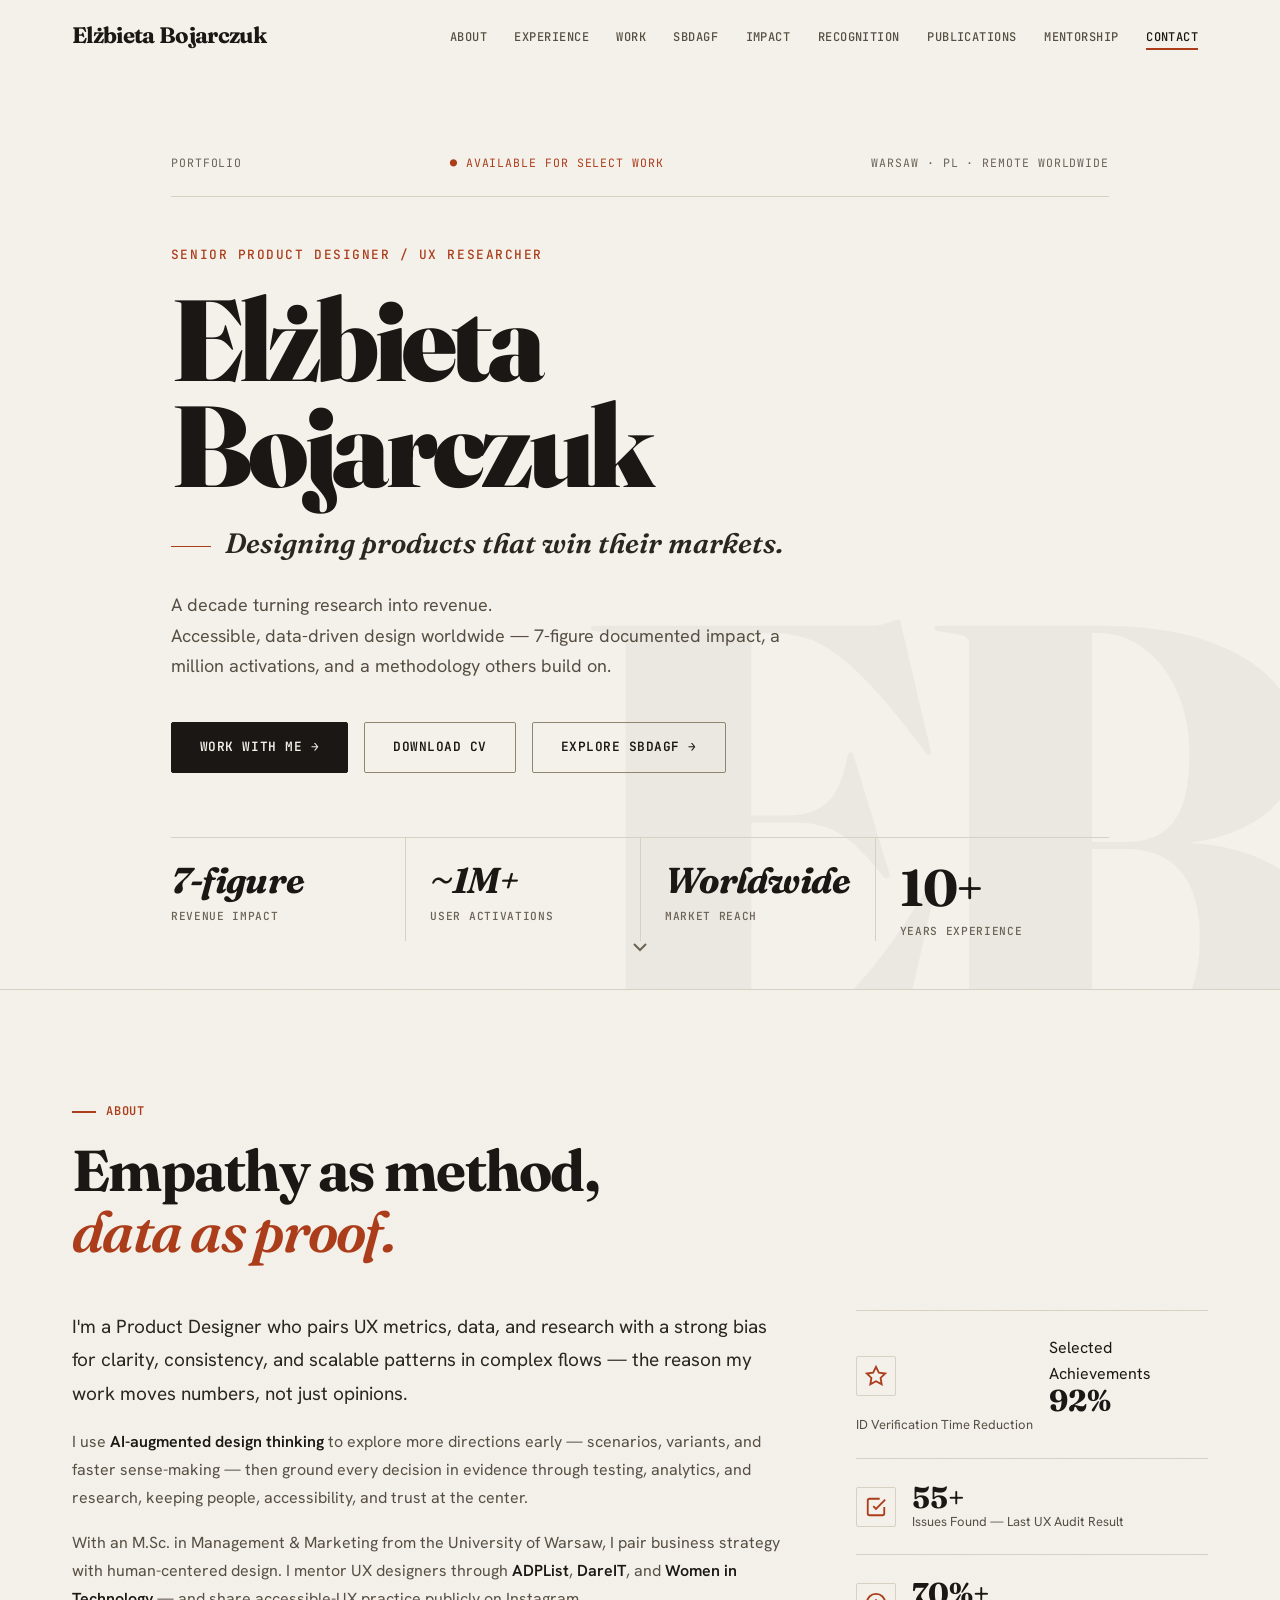
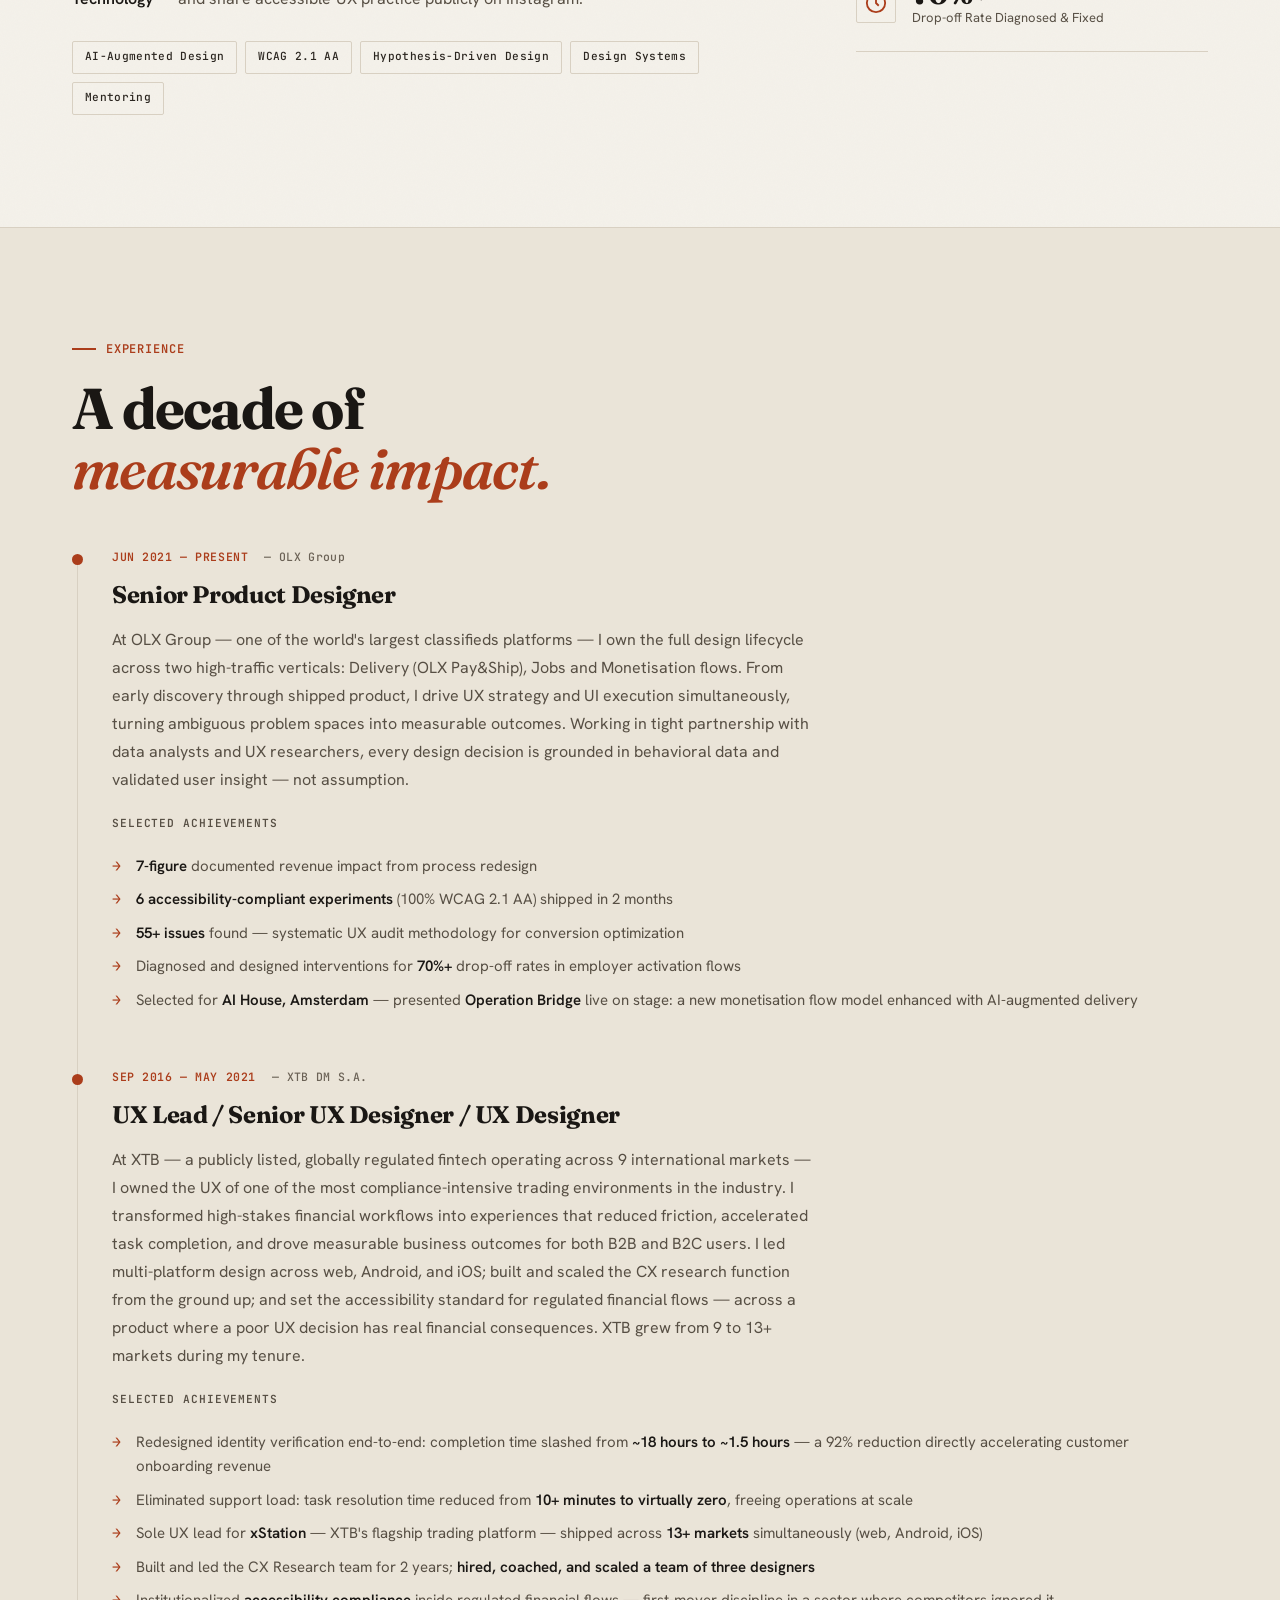
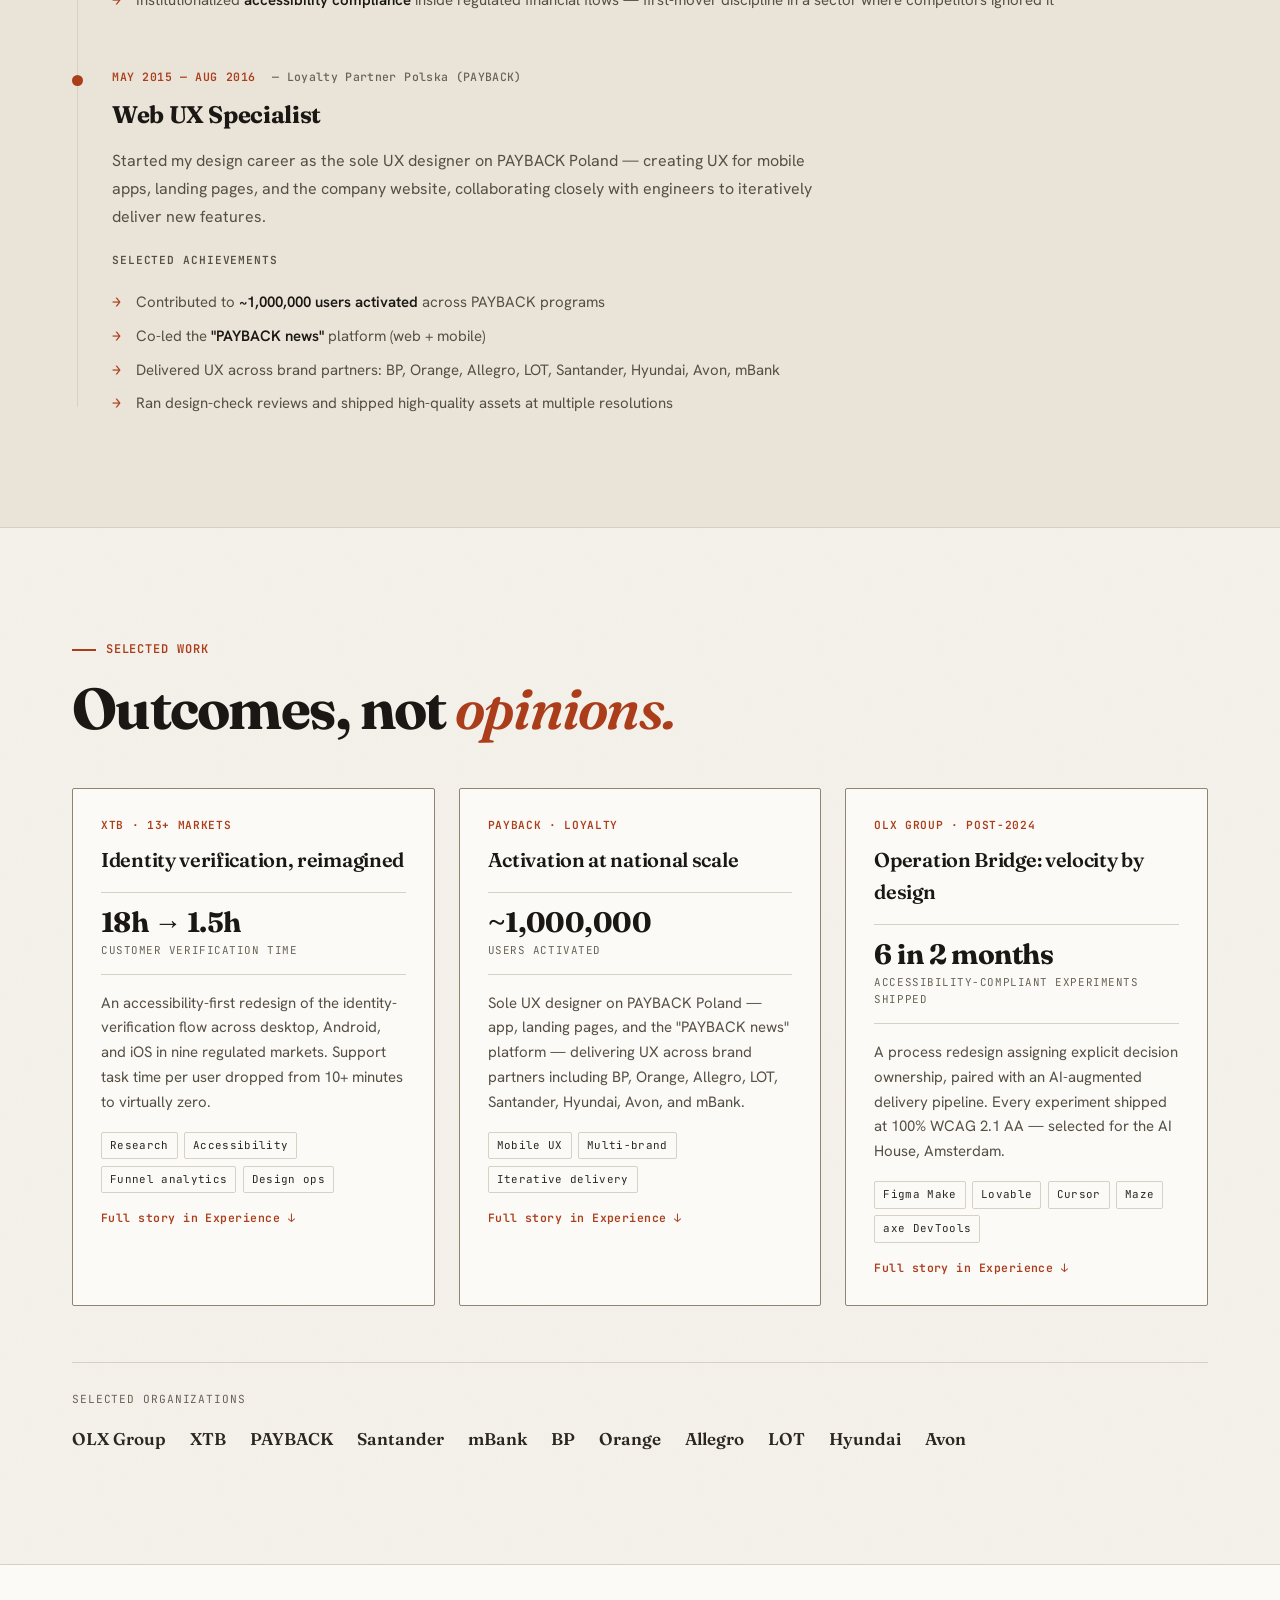
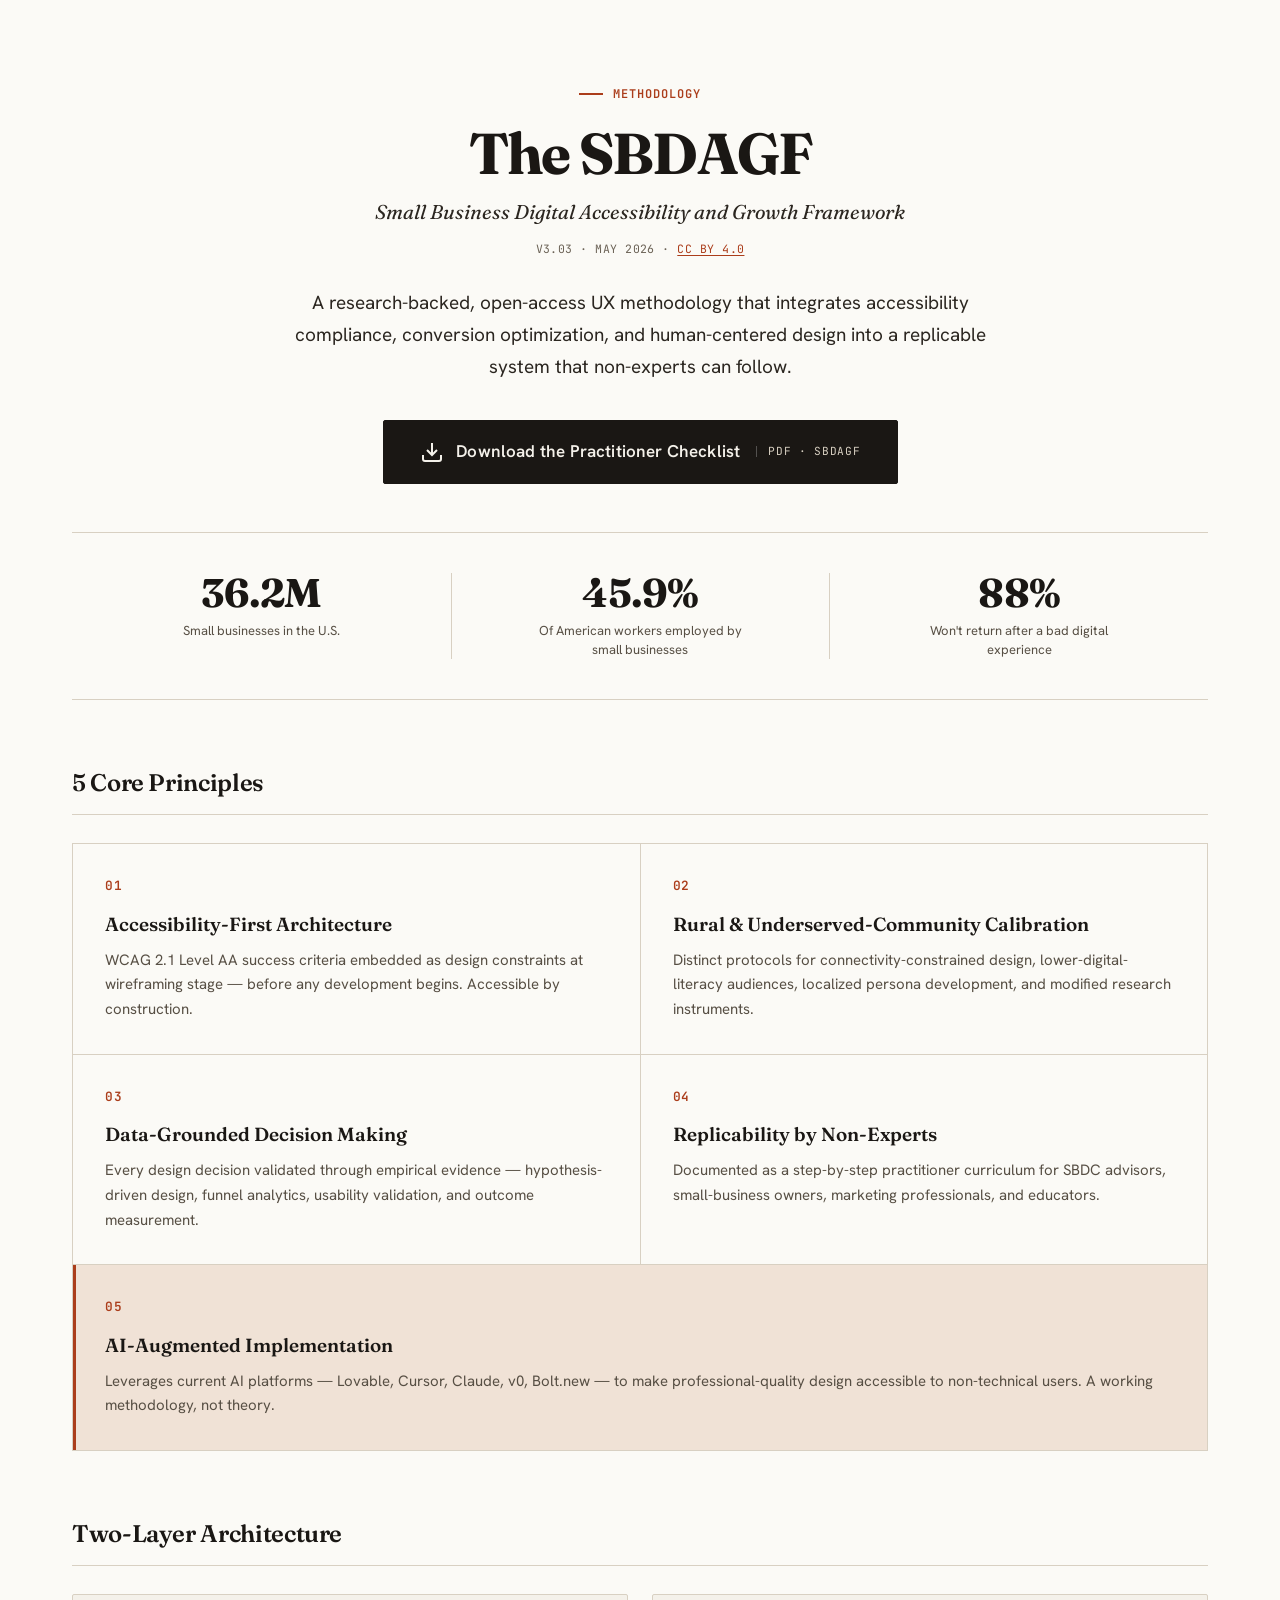
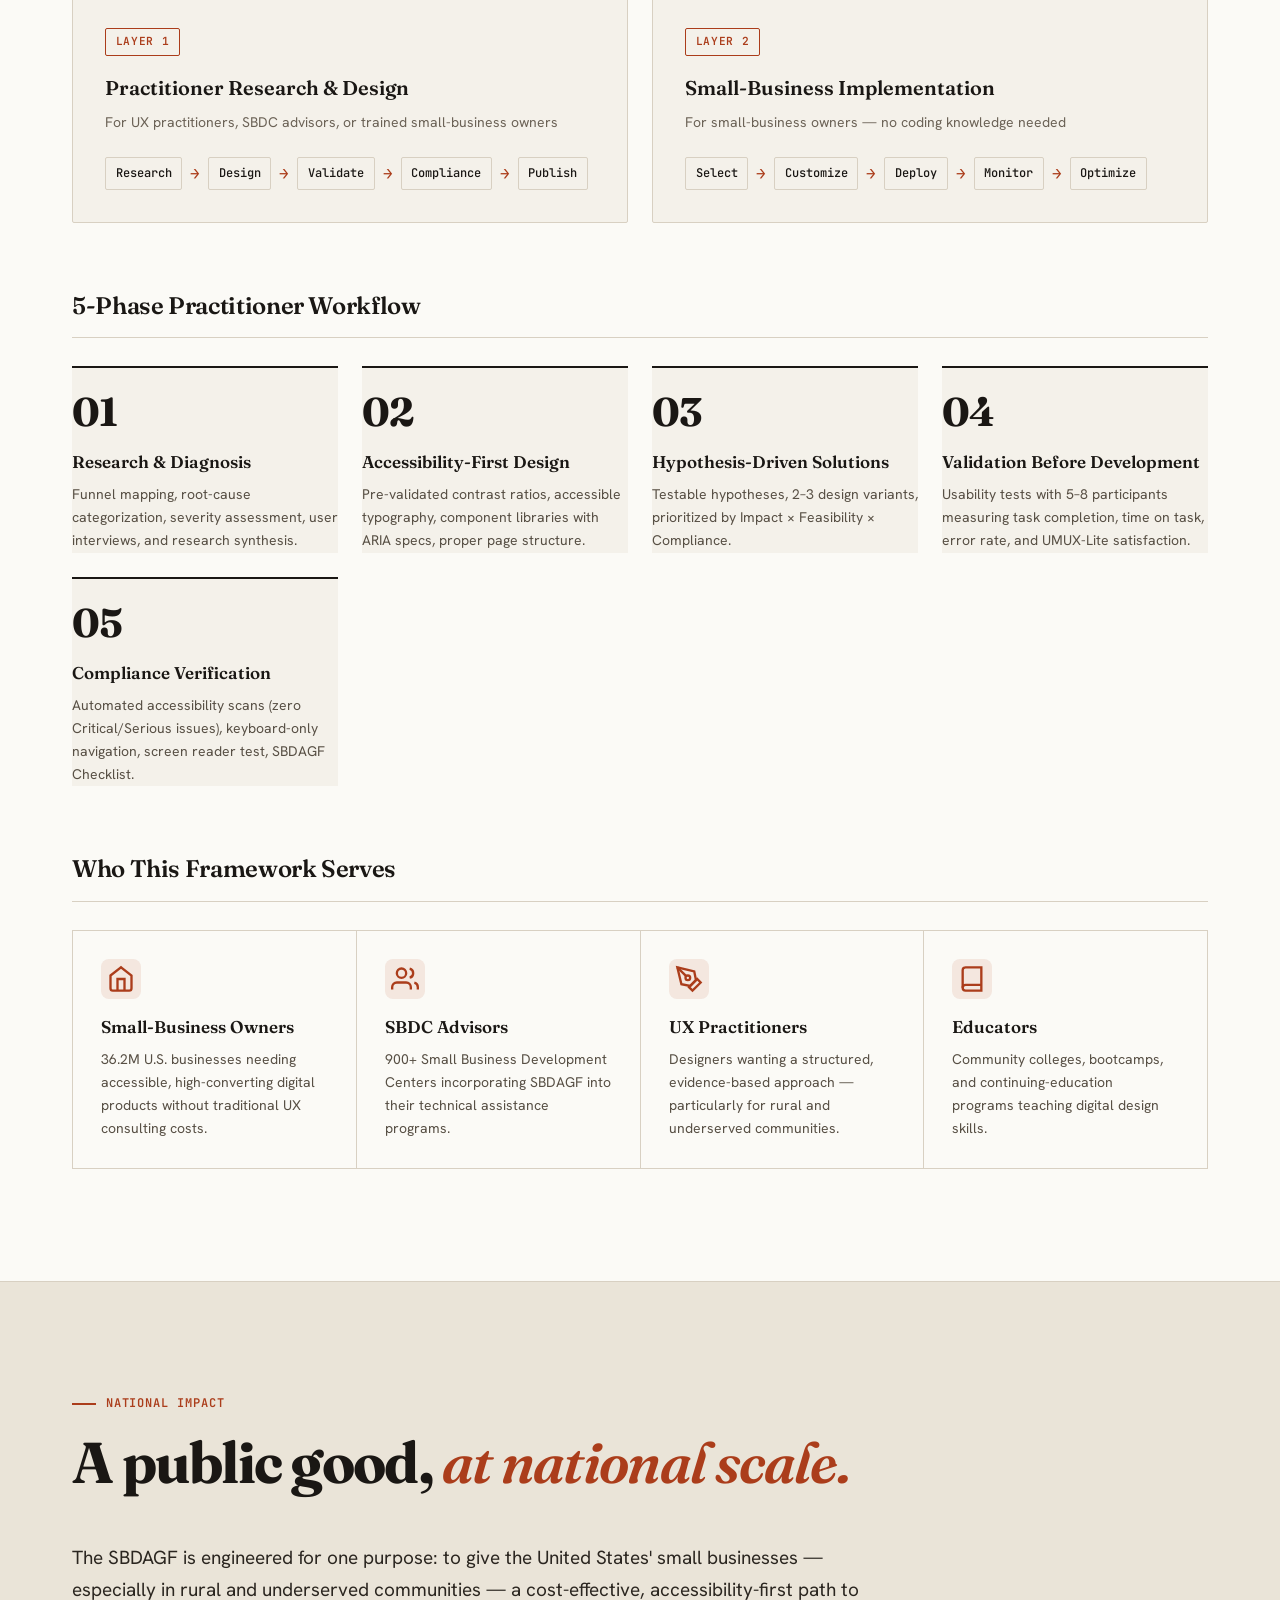
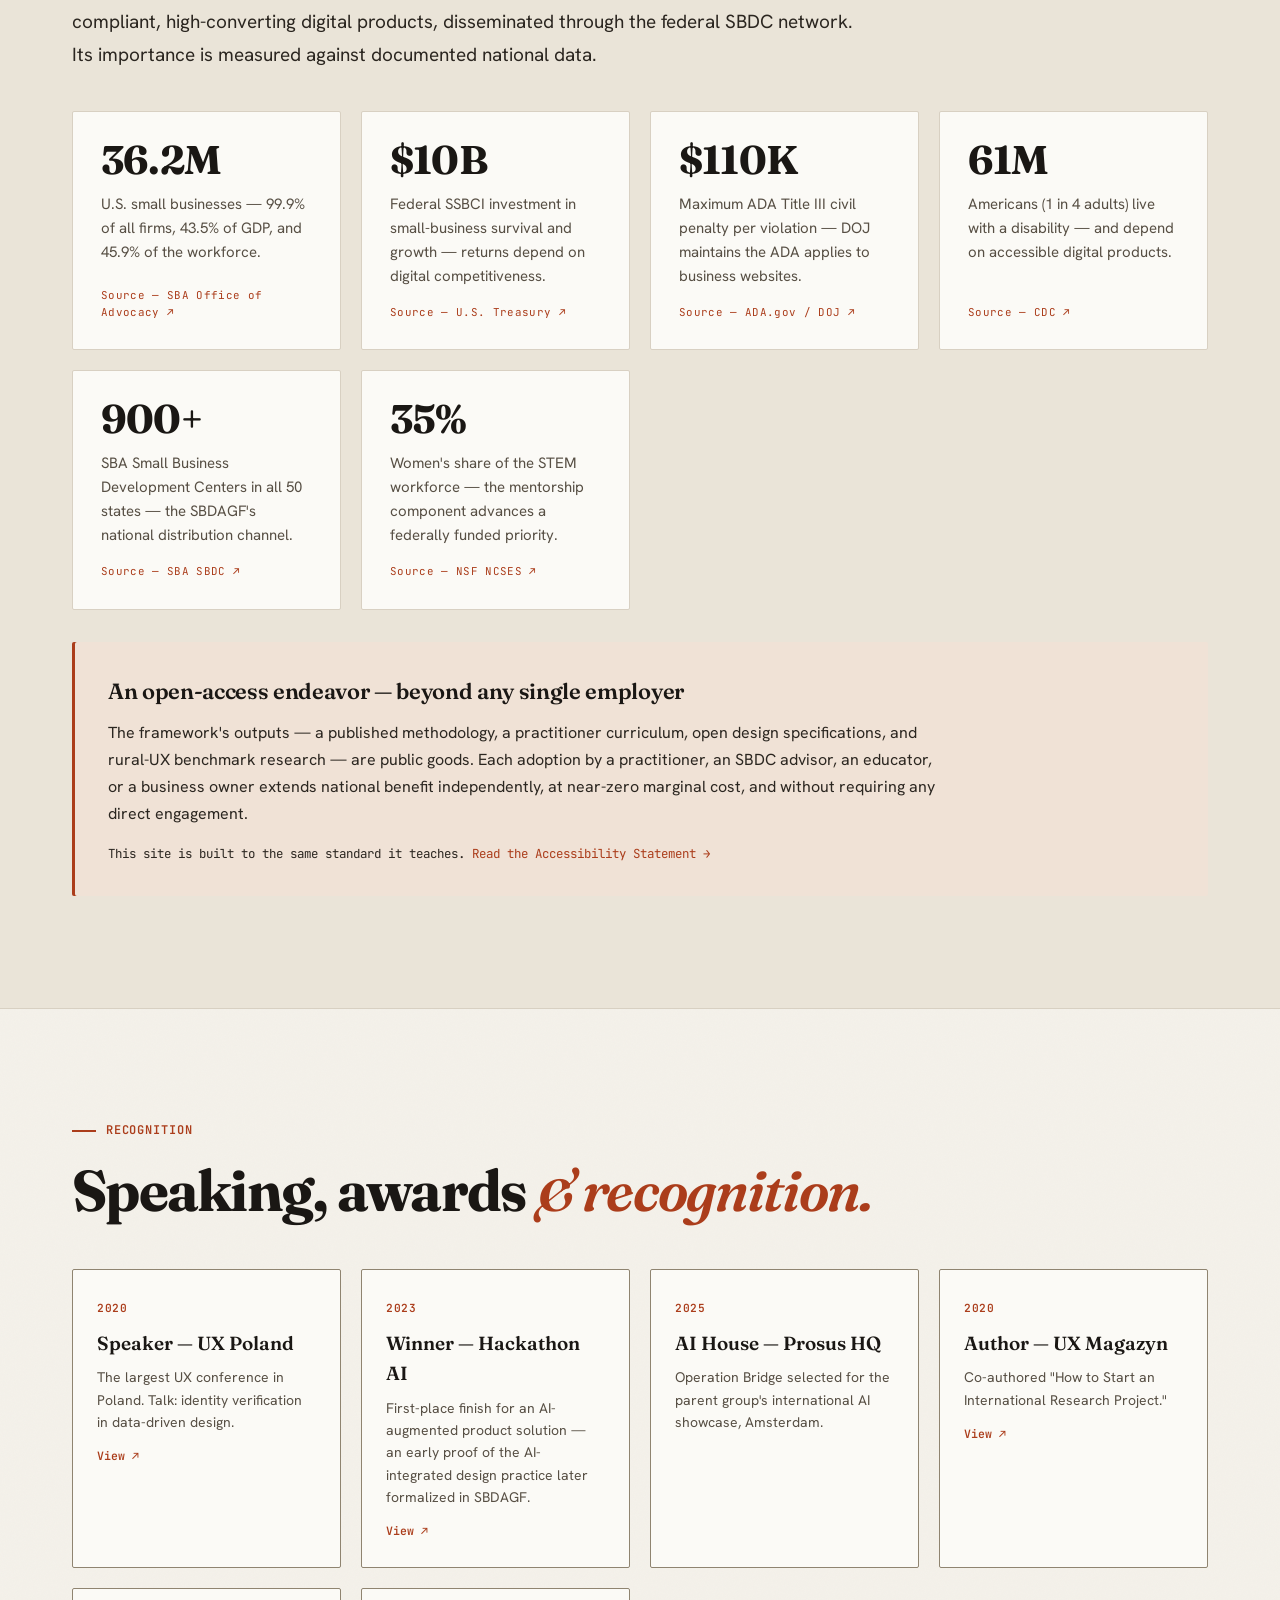
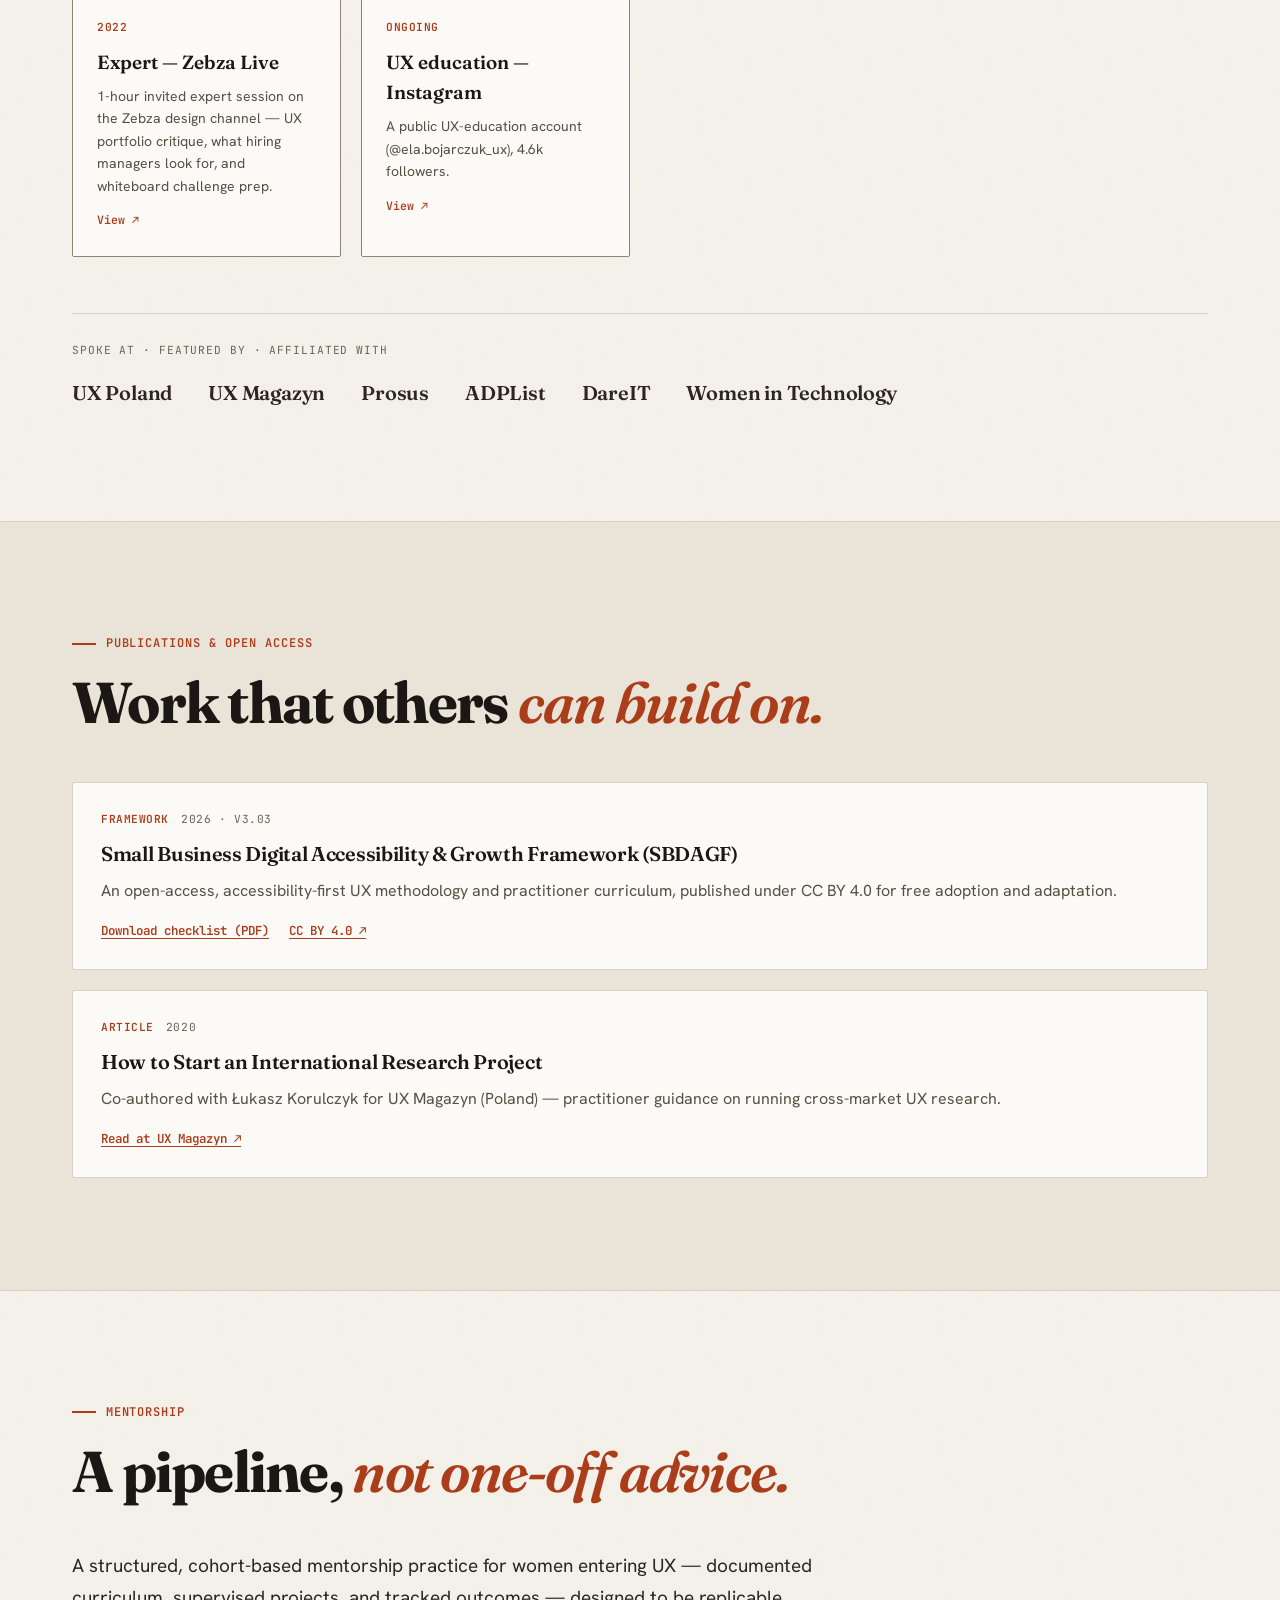
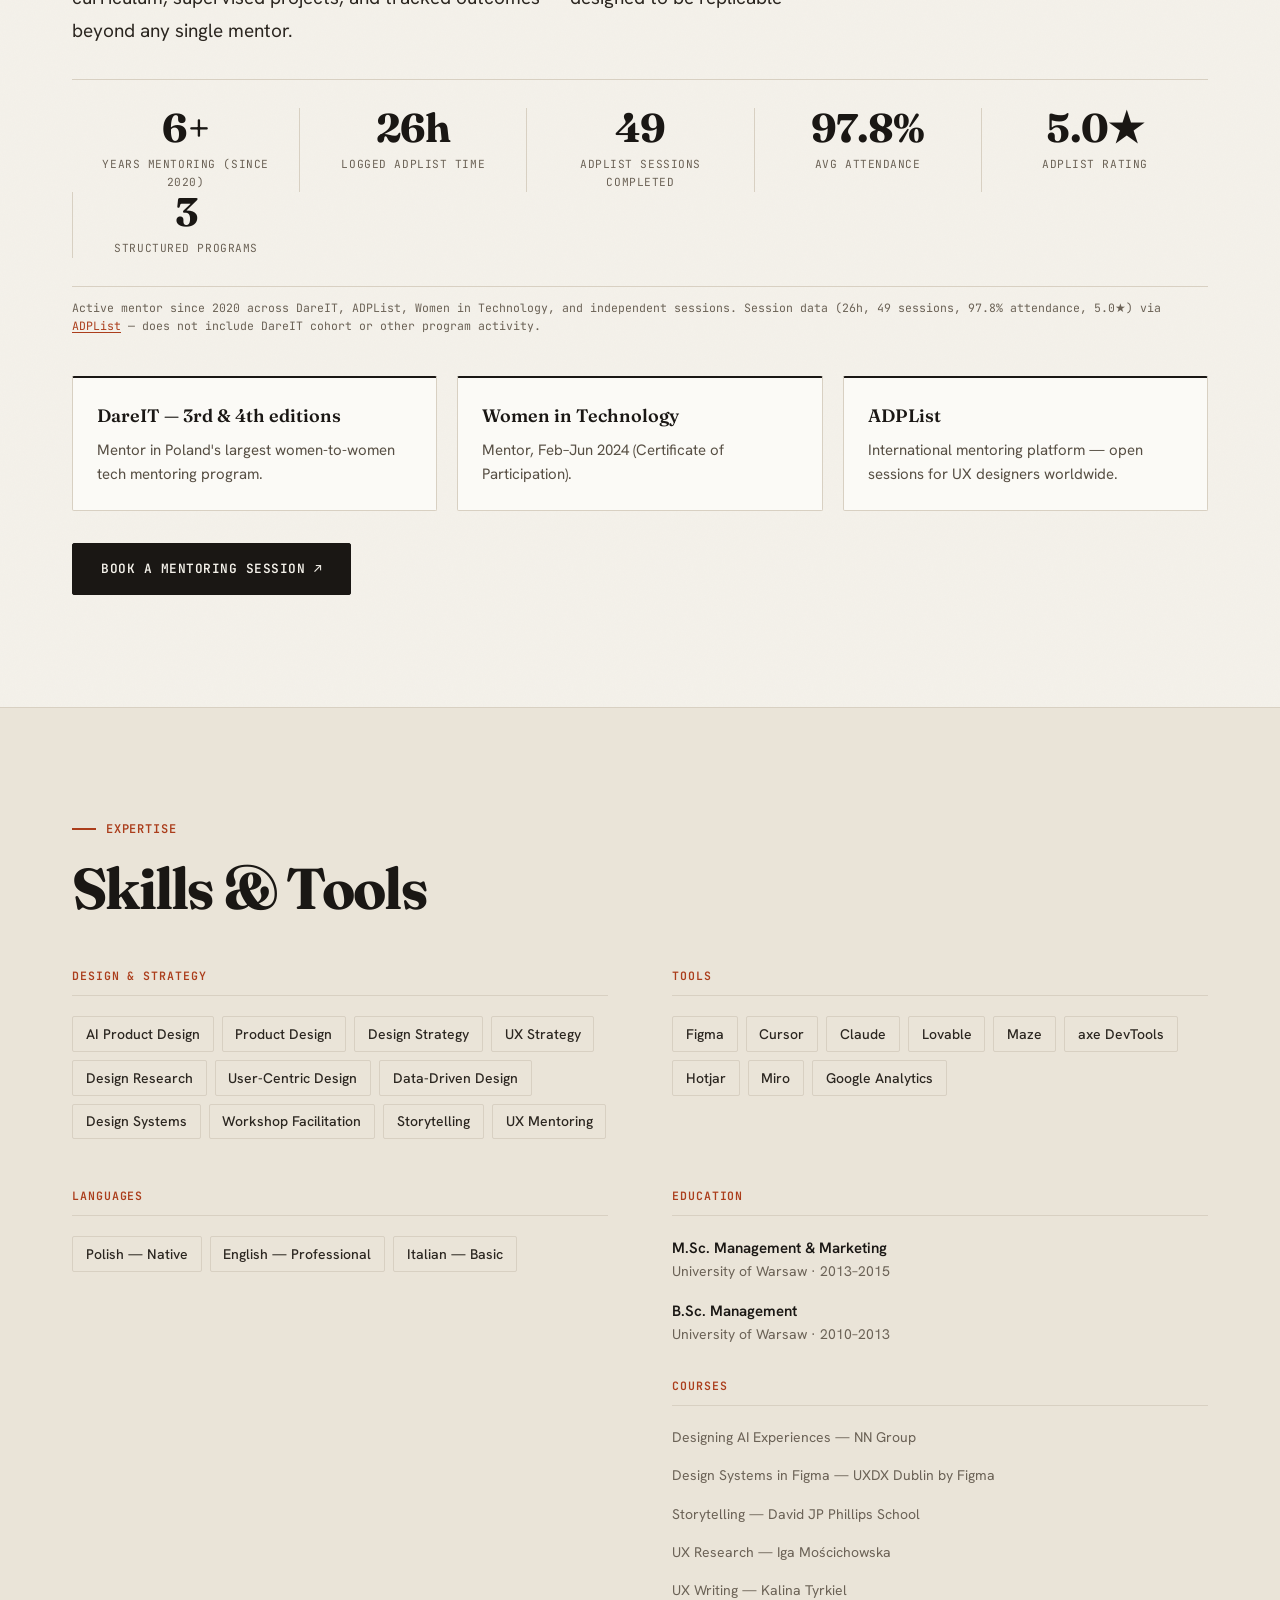
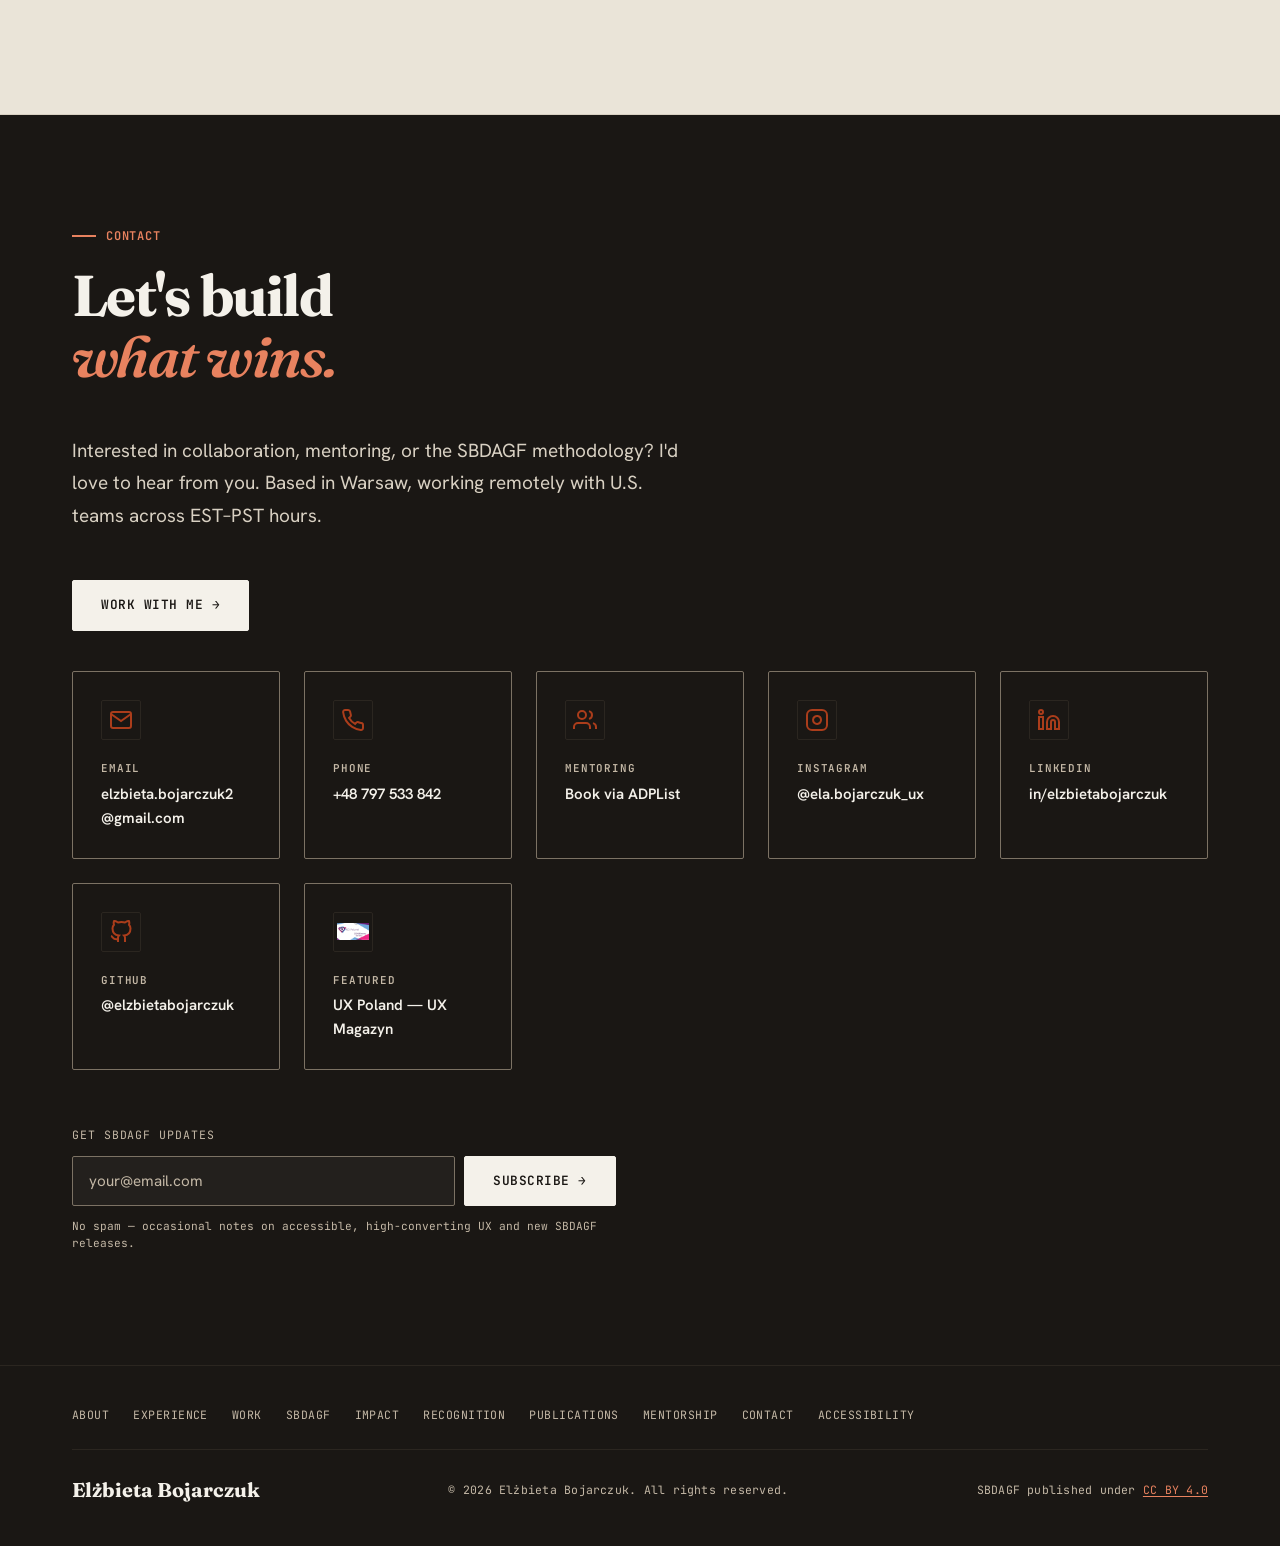
==== commit e12f9fe6: "XTB: update 9 markets → 13+ (verified: XTB reached 13 countries by 2017, 15 by 2025) Co-Authored-By:" ====
--- a/index.html
+++ b/index.html
@@ -264,12 +264,12 @@
                 <span class="timeline-company">XTB DM S.A.</span>
               </div>
               <h3 class="timeline-role">UX Lead / Senior UX Designer / UX Designer</h3>
-              <p>At XTB — a publicly listed, globally regulated fintech operating across 9 international markets — I owned the UX of one of the most compliance-intensive trading environments in the industry. I transformed high-stakes financial workflows into experiences that reduced friction, accelerated task completion, and drove measurable business outcomes for both B2B and B2C users. I led multi-platform design across web, Android, and iOS; built and scaled the CX research function from the ground up; and set the accessibility standard for regulated financial flows — across a product where a poor UX decision has real financial consequences.</p>
+              <p>At XTB — a publicly listed, globally regulated fintech operating across 9 international markets — I owned the UX of one of the most compliance-intensive trading environments in the industry. I transformed high-stakes financial workflows into experiences that reduced friction, accelerated task completion, and drove measurable business outcomes for both B2B and B2C users. I led multi-platform design across web, Android, and iOS; built and scaled the CX research function from the ground up; and set the accessibility standard for regulated financial flows — across a product where a poor UX decision has real financial consequences. XTB grew from 9 to 13+ markets during my tenure.</p>
               <p class="achievement-label">Selected achievements</p>
               <ul class="achievement-list" aria-label="Key achievements">
                 <li>Redesigned identity verification end-to-end: completion time slashed from <strong>~18 hours to ~1.5 hours</strong> — a 92% reduction directly accelerating customer onboarding revenue</li>
                 <li>Eliminated support load: task resolution time reduced from <strong>10+ minutes to virtually zero</strong>, freeing operations at scale</li>
-                <li>Sole UX lead for <strong>xStation</strong> — XTB's flagship trading platform — shipped across <strong>9 global markets</strong> simultaneously (web, Android, iOS)</li>
+                <li>Sole UX lead for <strong>xStation</strong> — XTB's flagship trading platform — shipped across <strong>13+ markets</strong> simultaneously (web, Android, iOS)</li>
                 <li>Built and led the CX Research team for 2 years; <strong>hired, coached, and scaled a team of three designers</strong></li>
                 <li>Institutionalized <strong>accessibility compliance</strong> inside regulated financial flows — first-mover discipline in a sector where competitors ignored it</li>
               </ul>
@@ -307,7 +307,7 @@
 
         <div class="case-grid">
           <article class="case-card reveal">
-            <span class="case-tag">XTB · 9 markets</span>
+            <span class="case-tag">XTB · 13+ markets</span>
             <h3>Identity verification, reimagined</h3>
             <div class="case-metric">
               <span class="case-metric-num">18h → 1.5h</span>
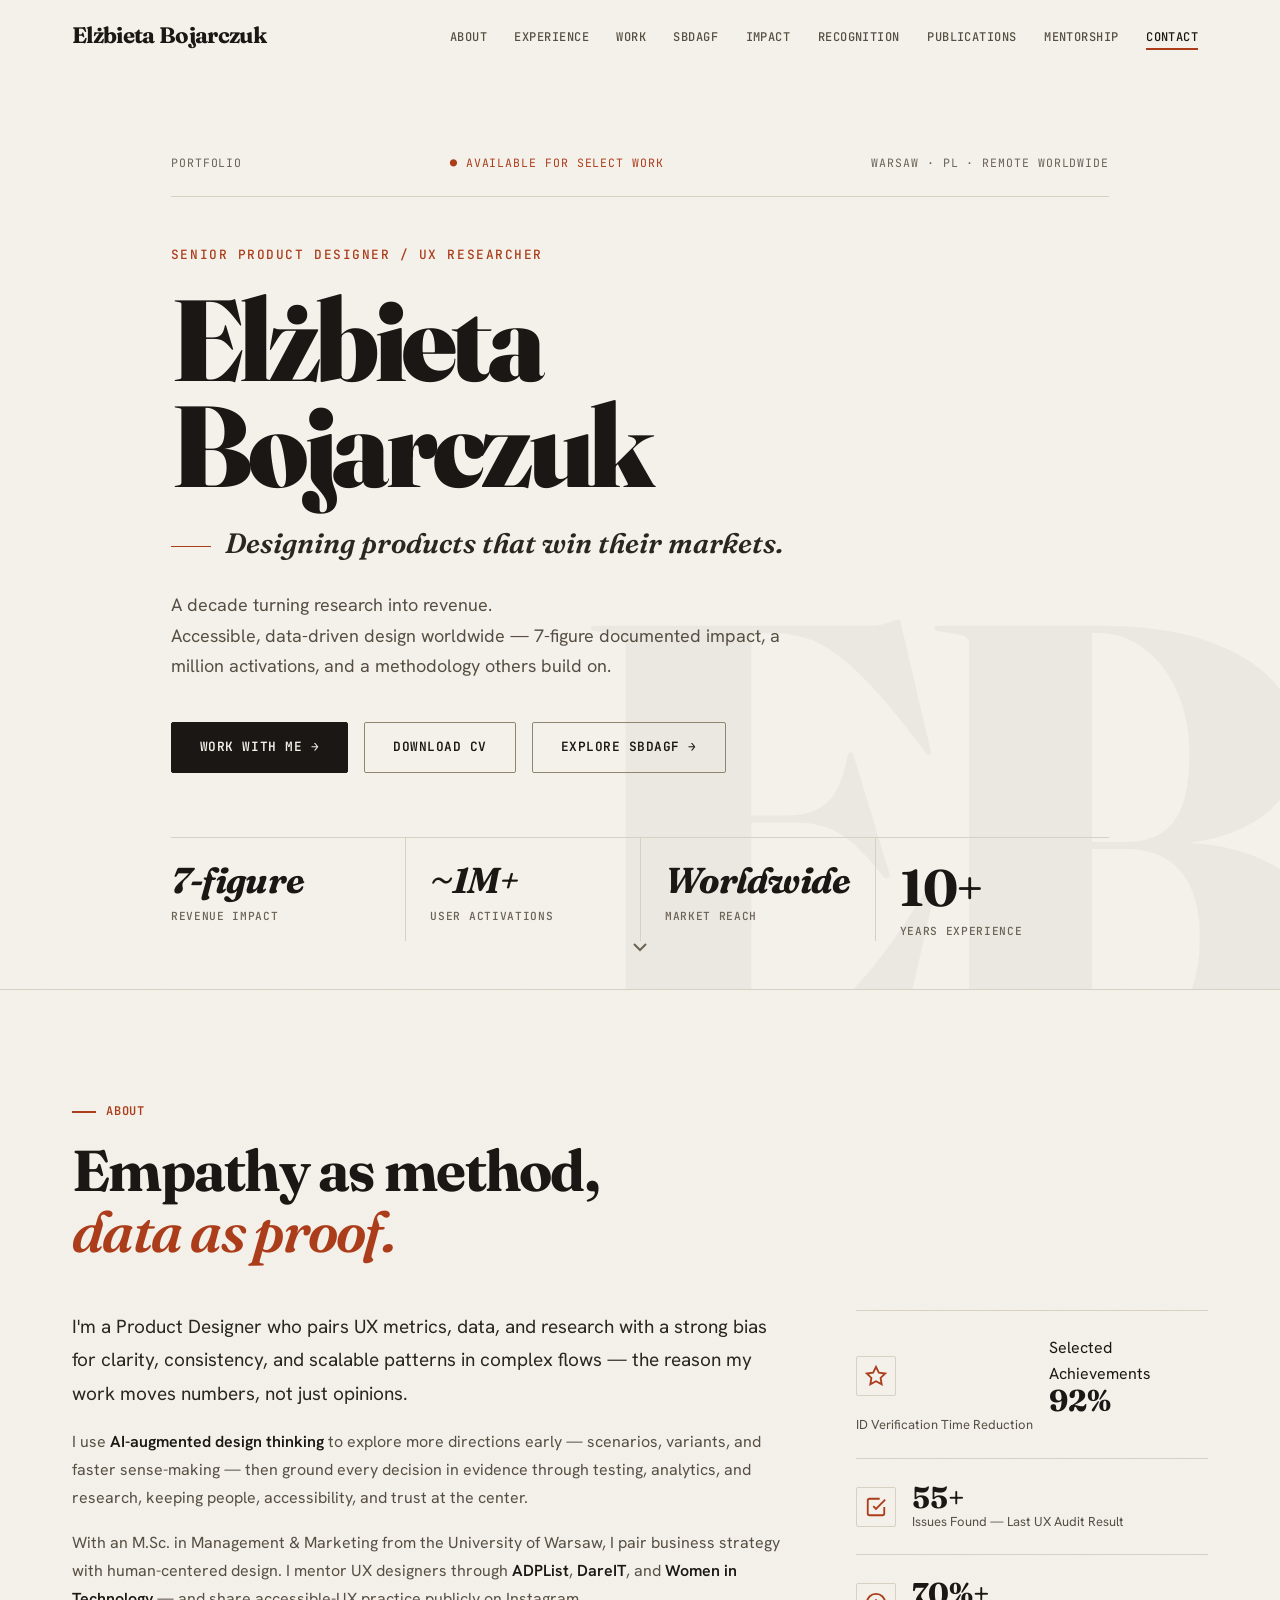
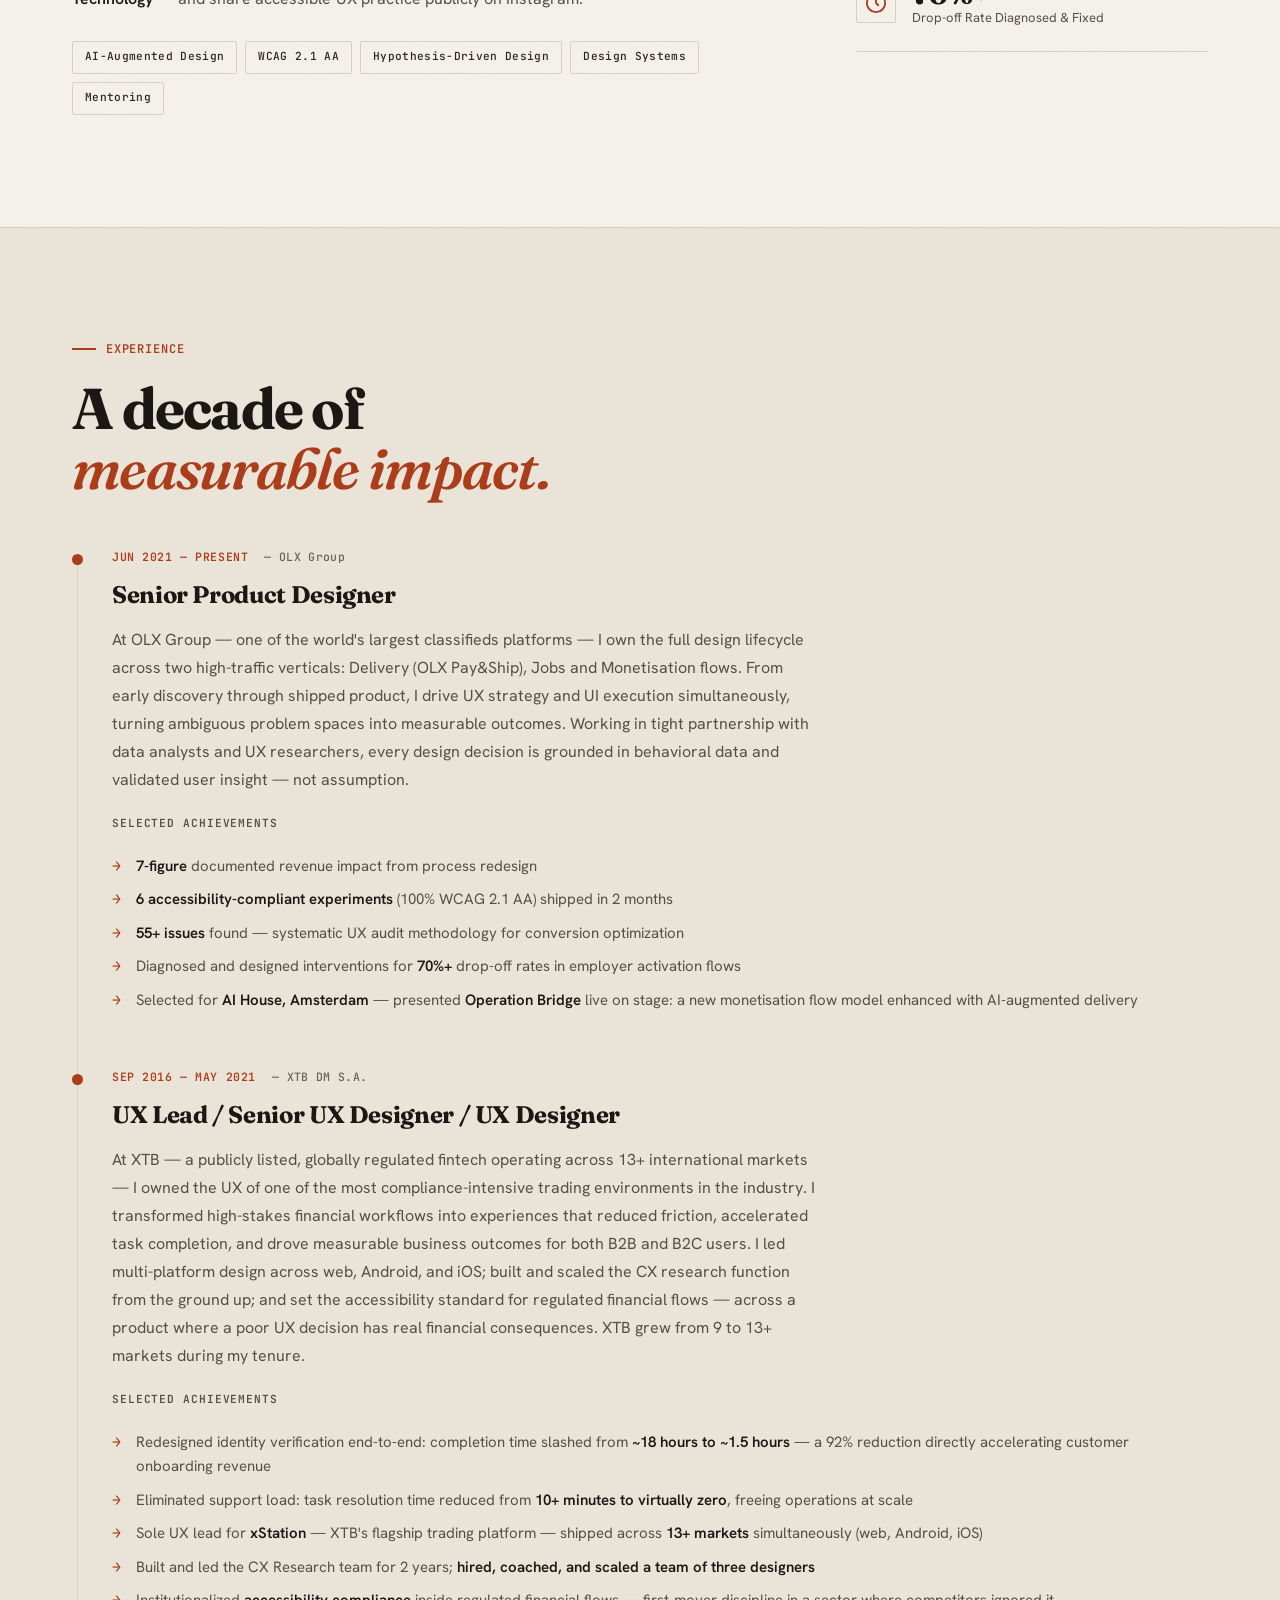
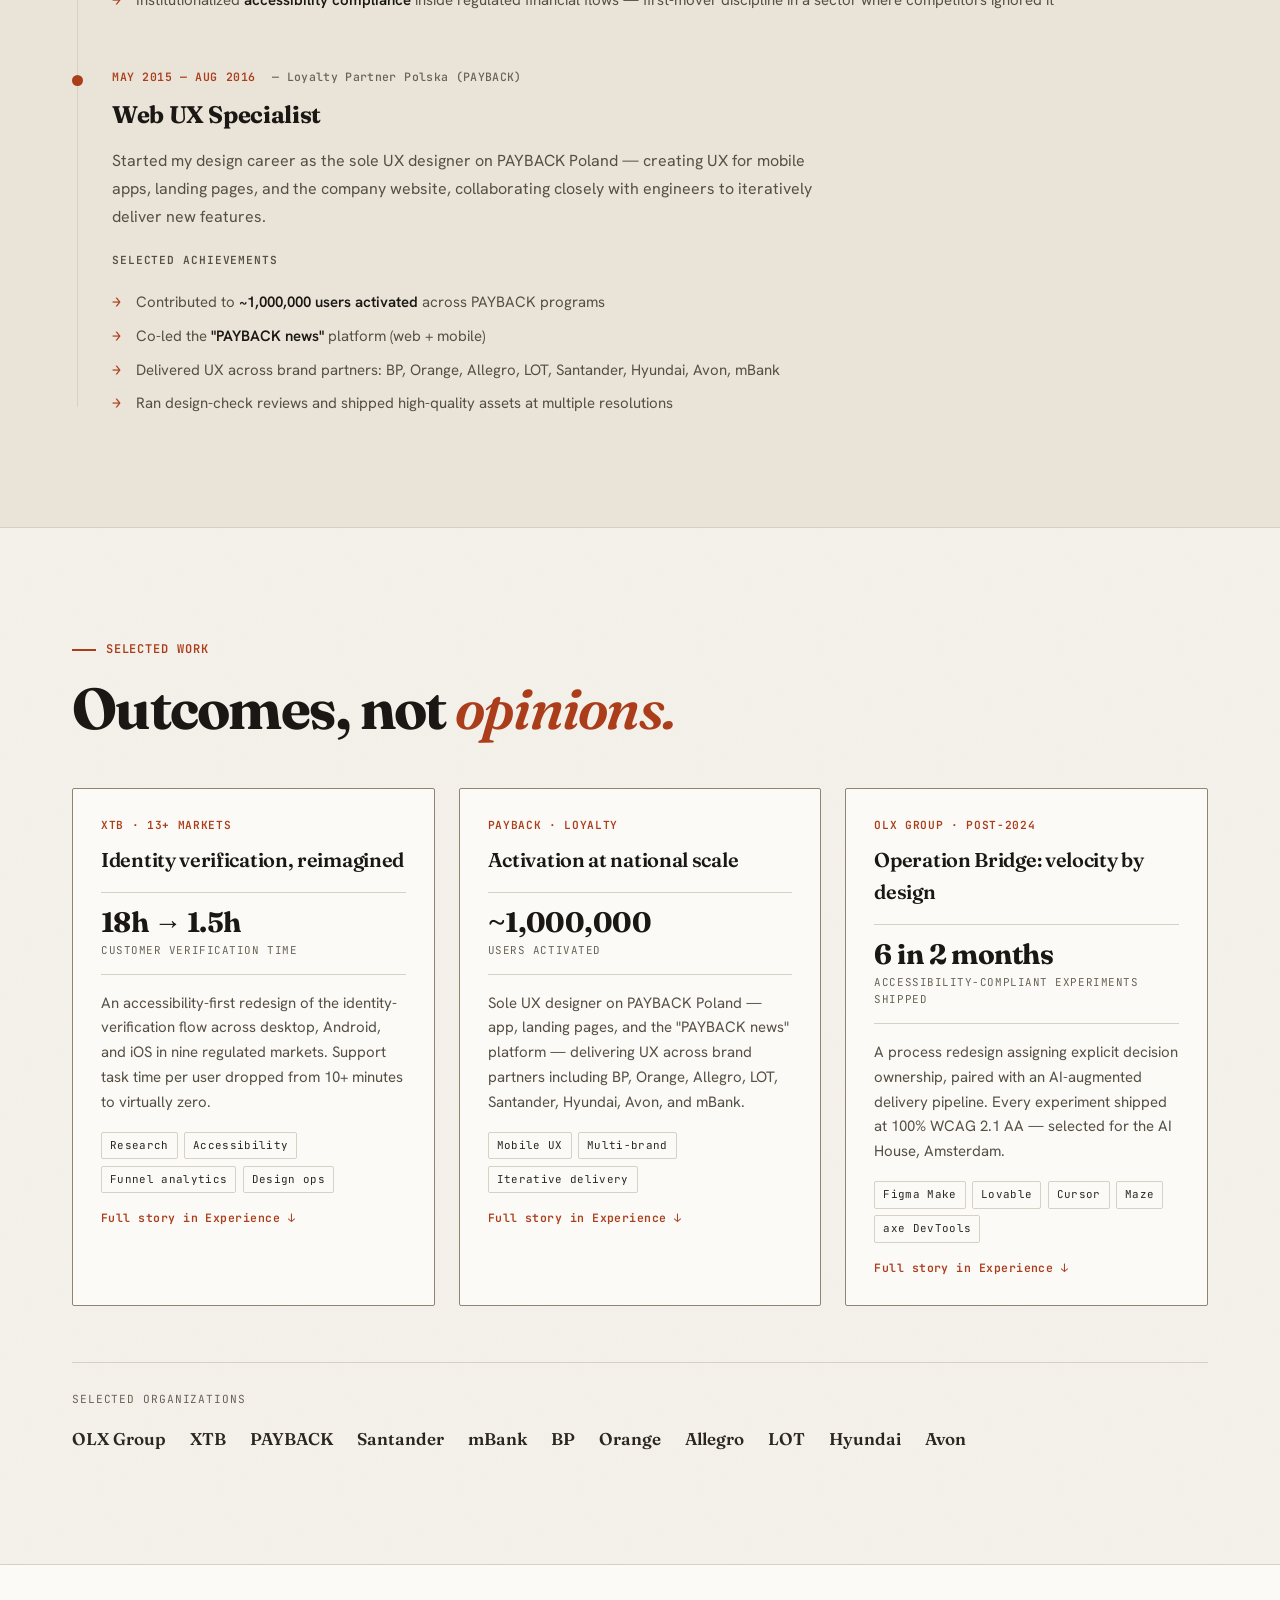
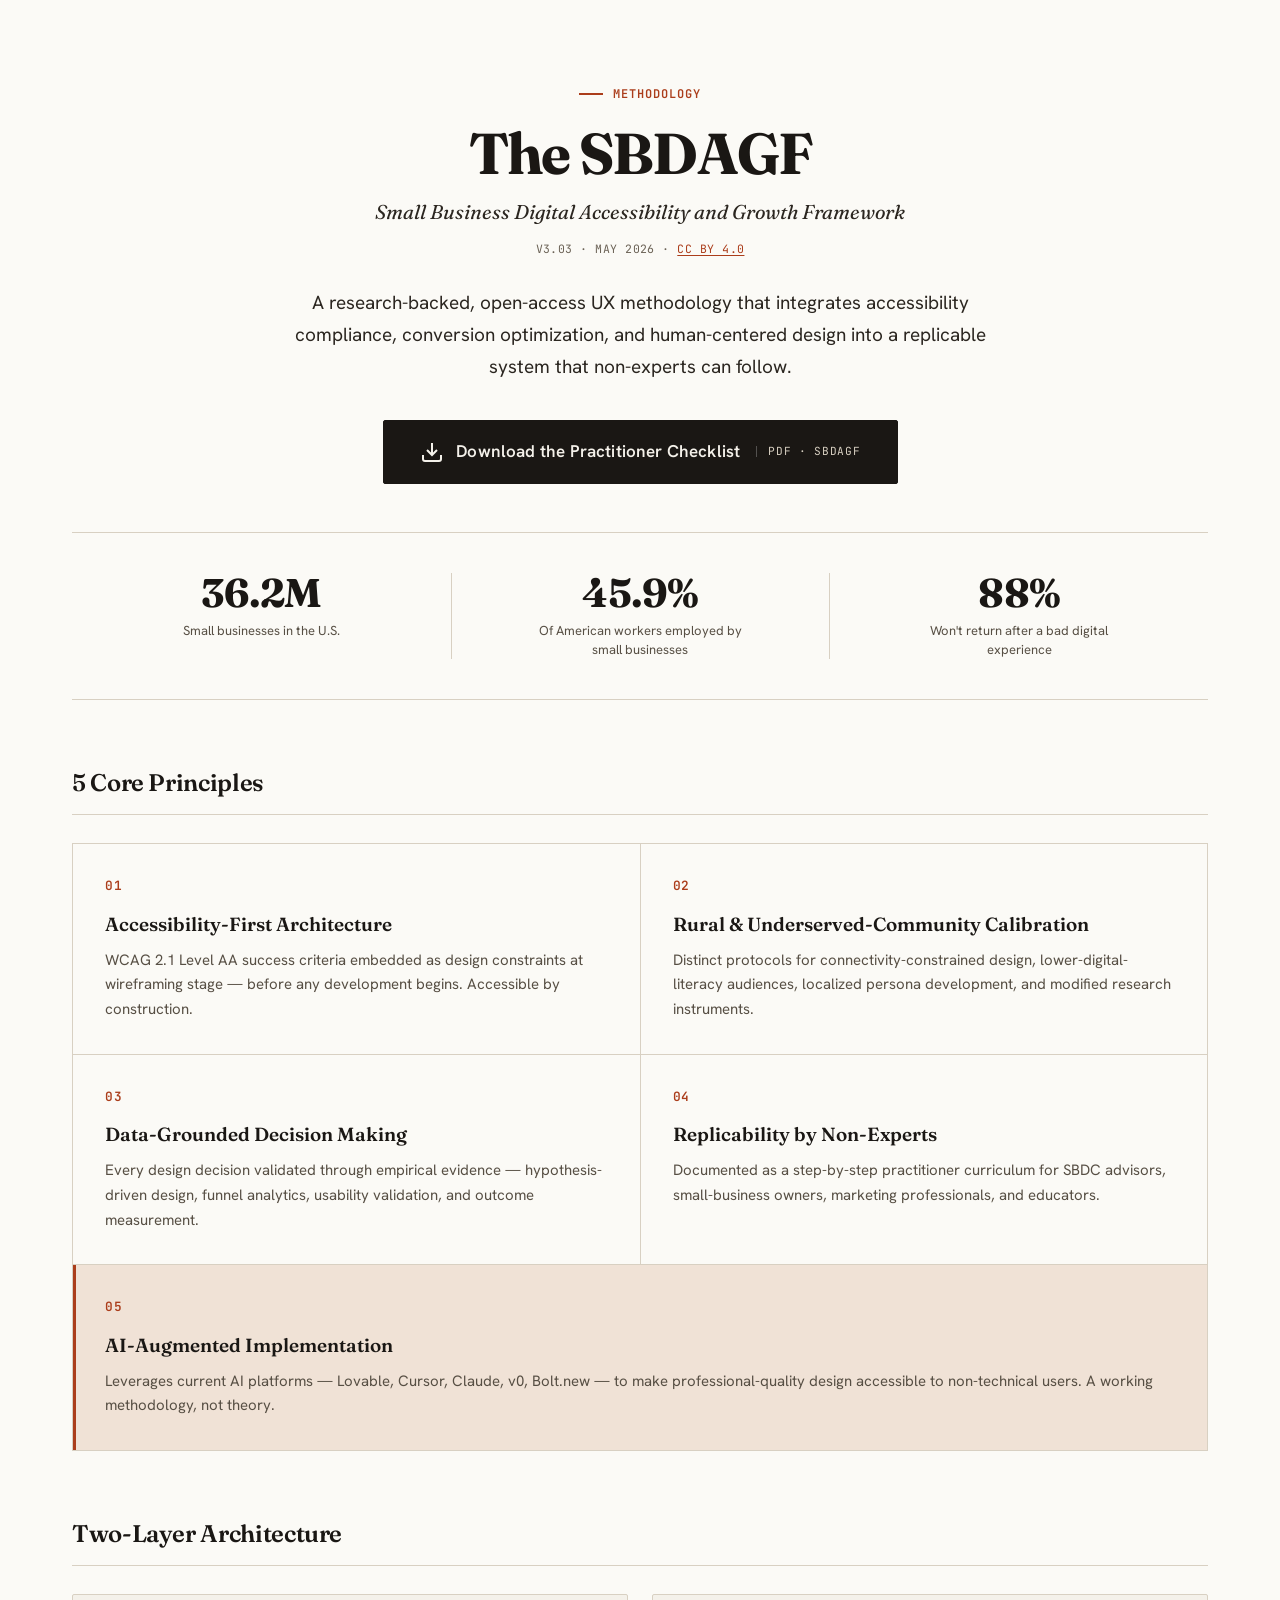
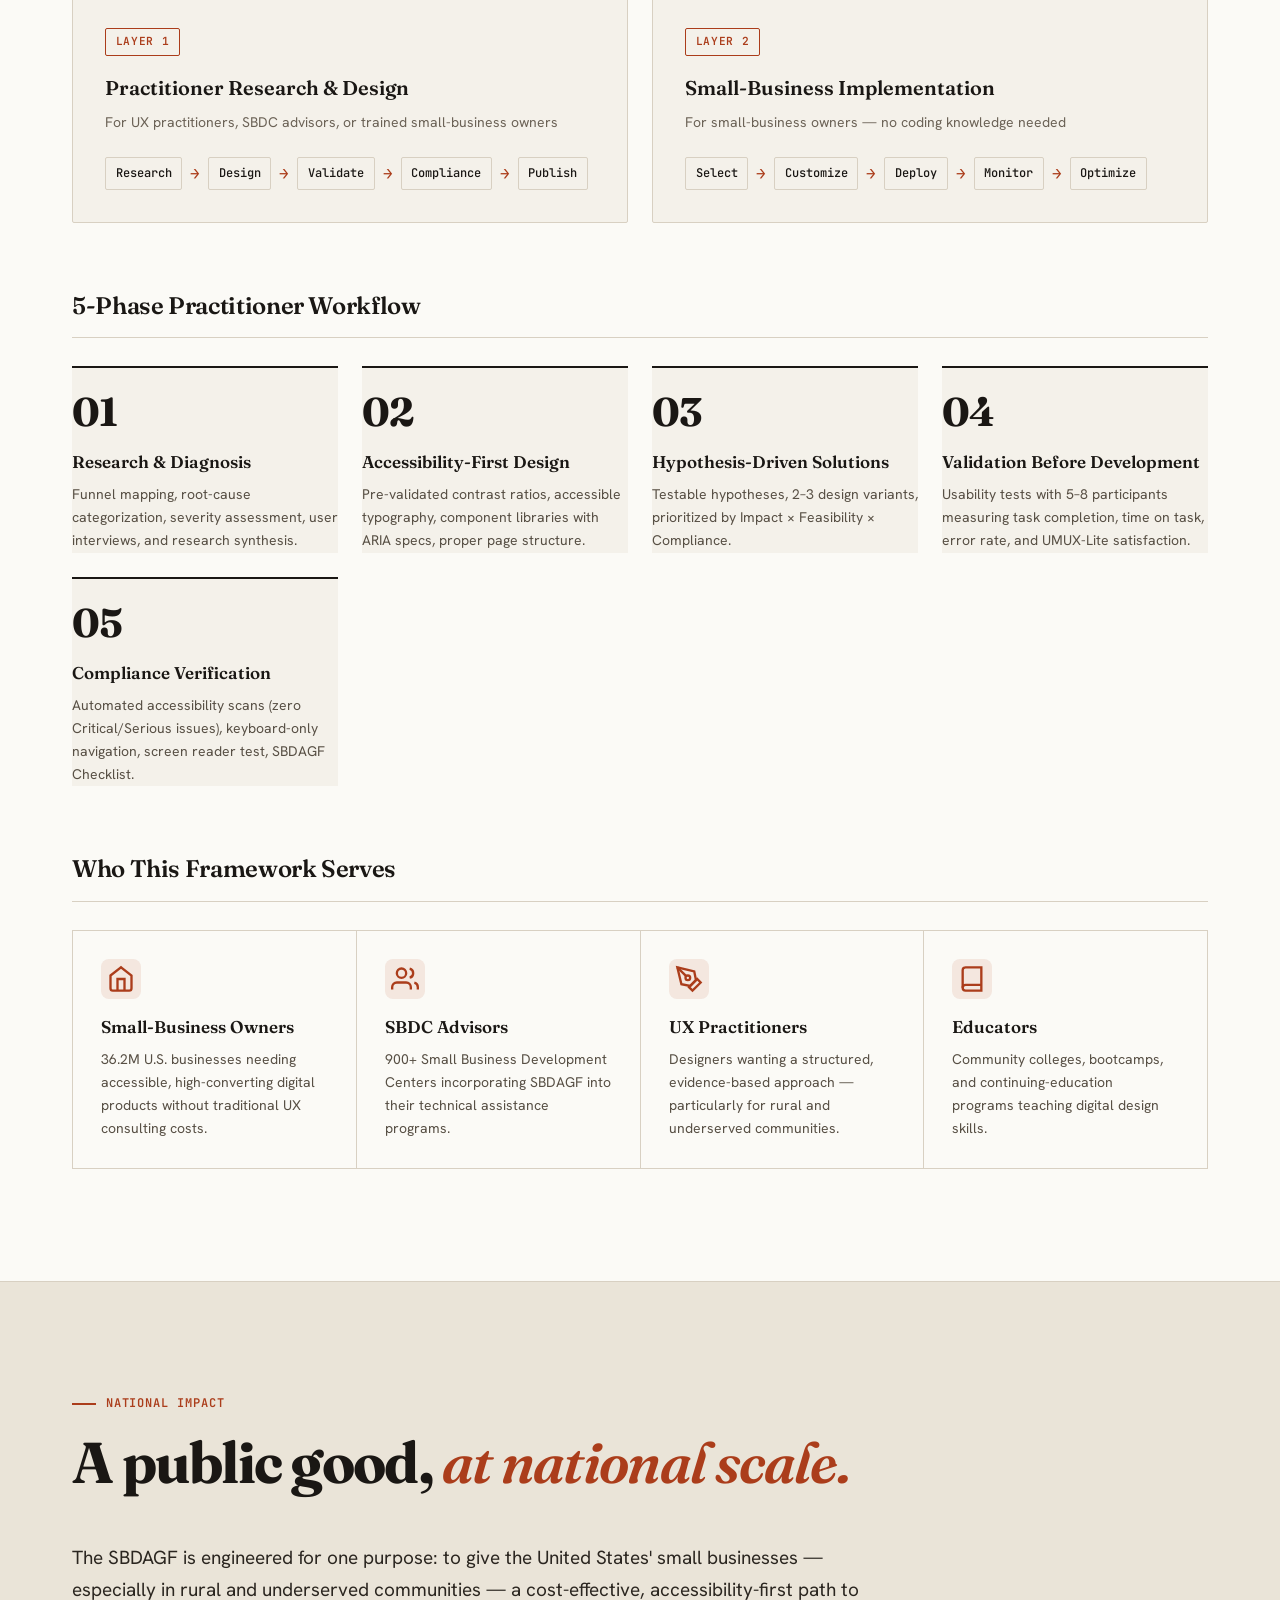
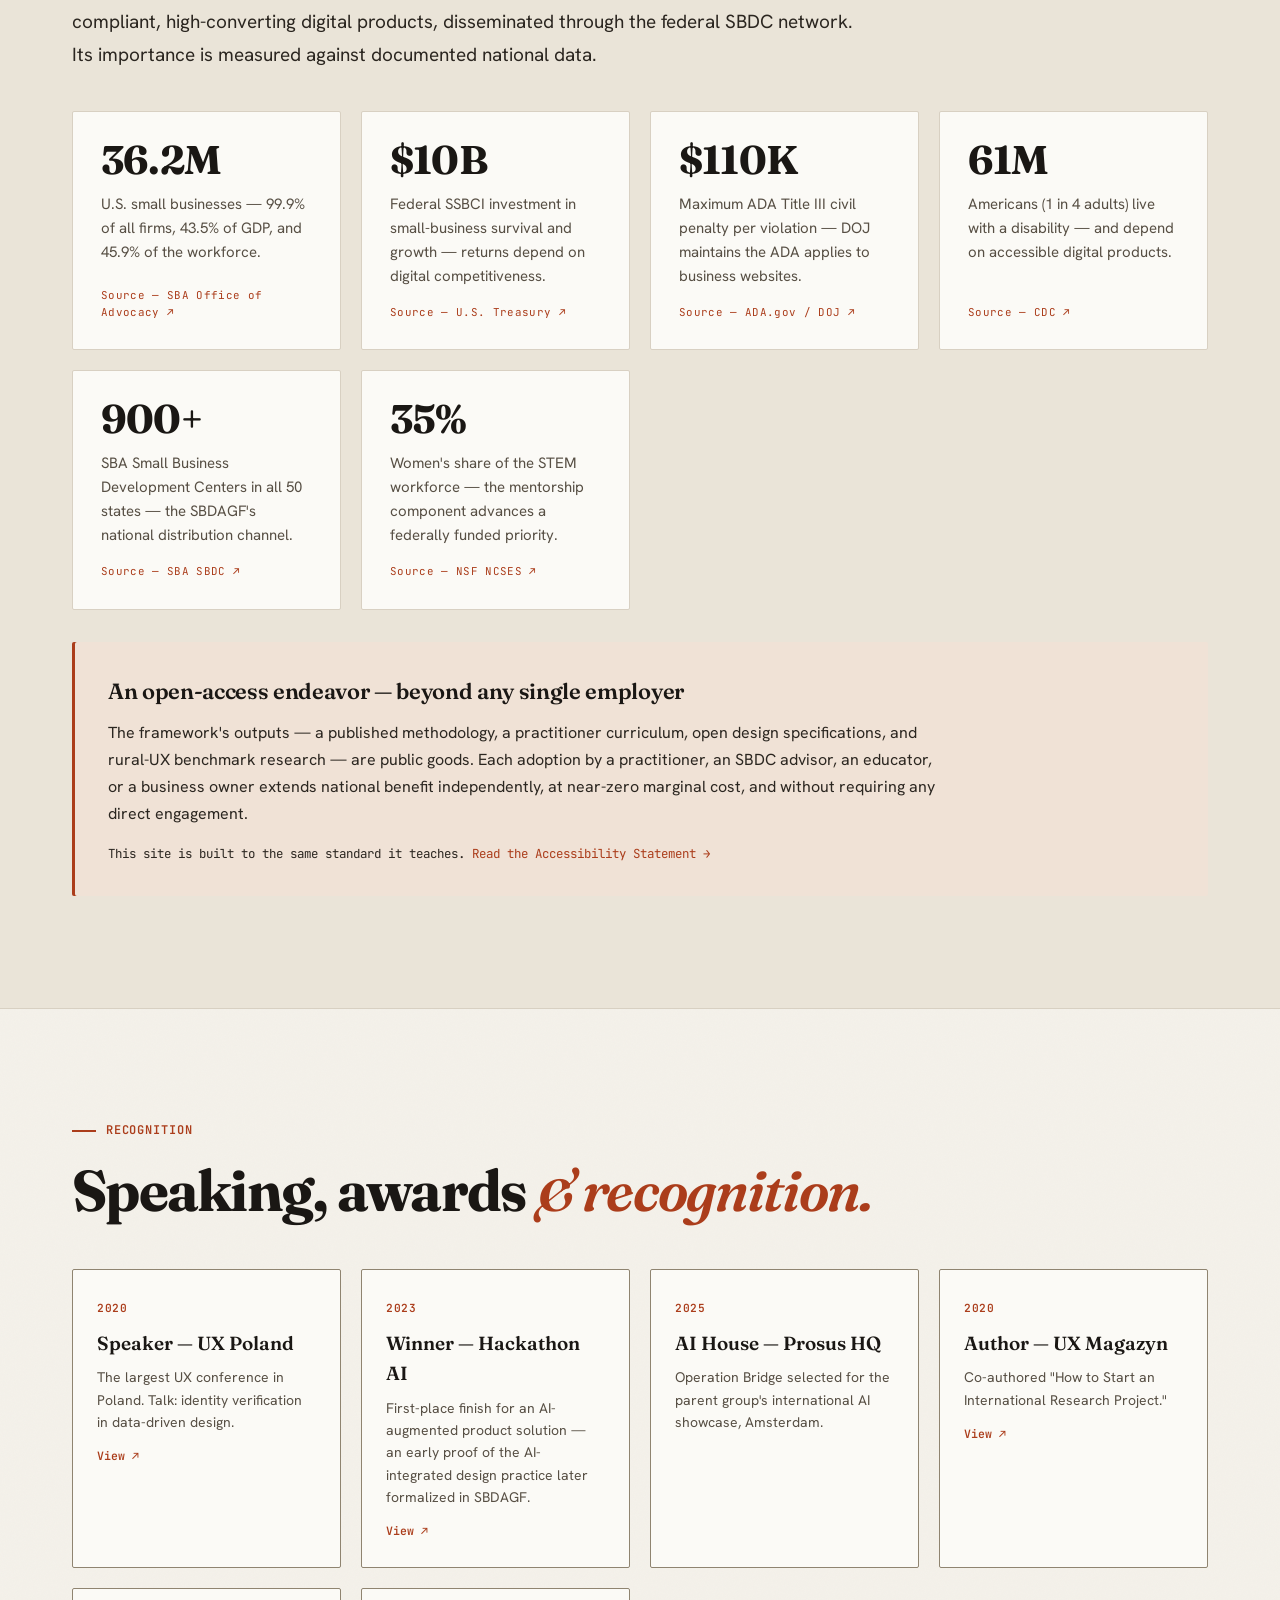
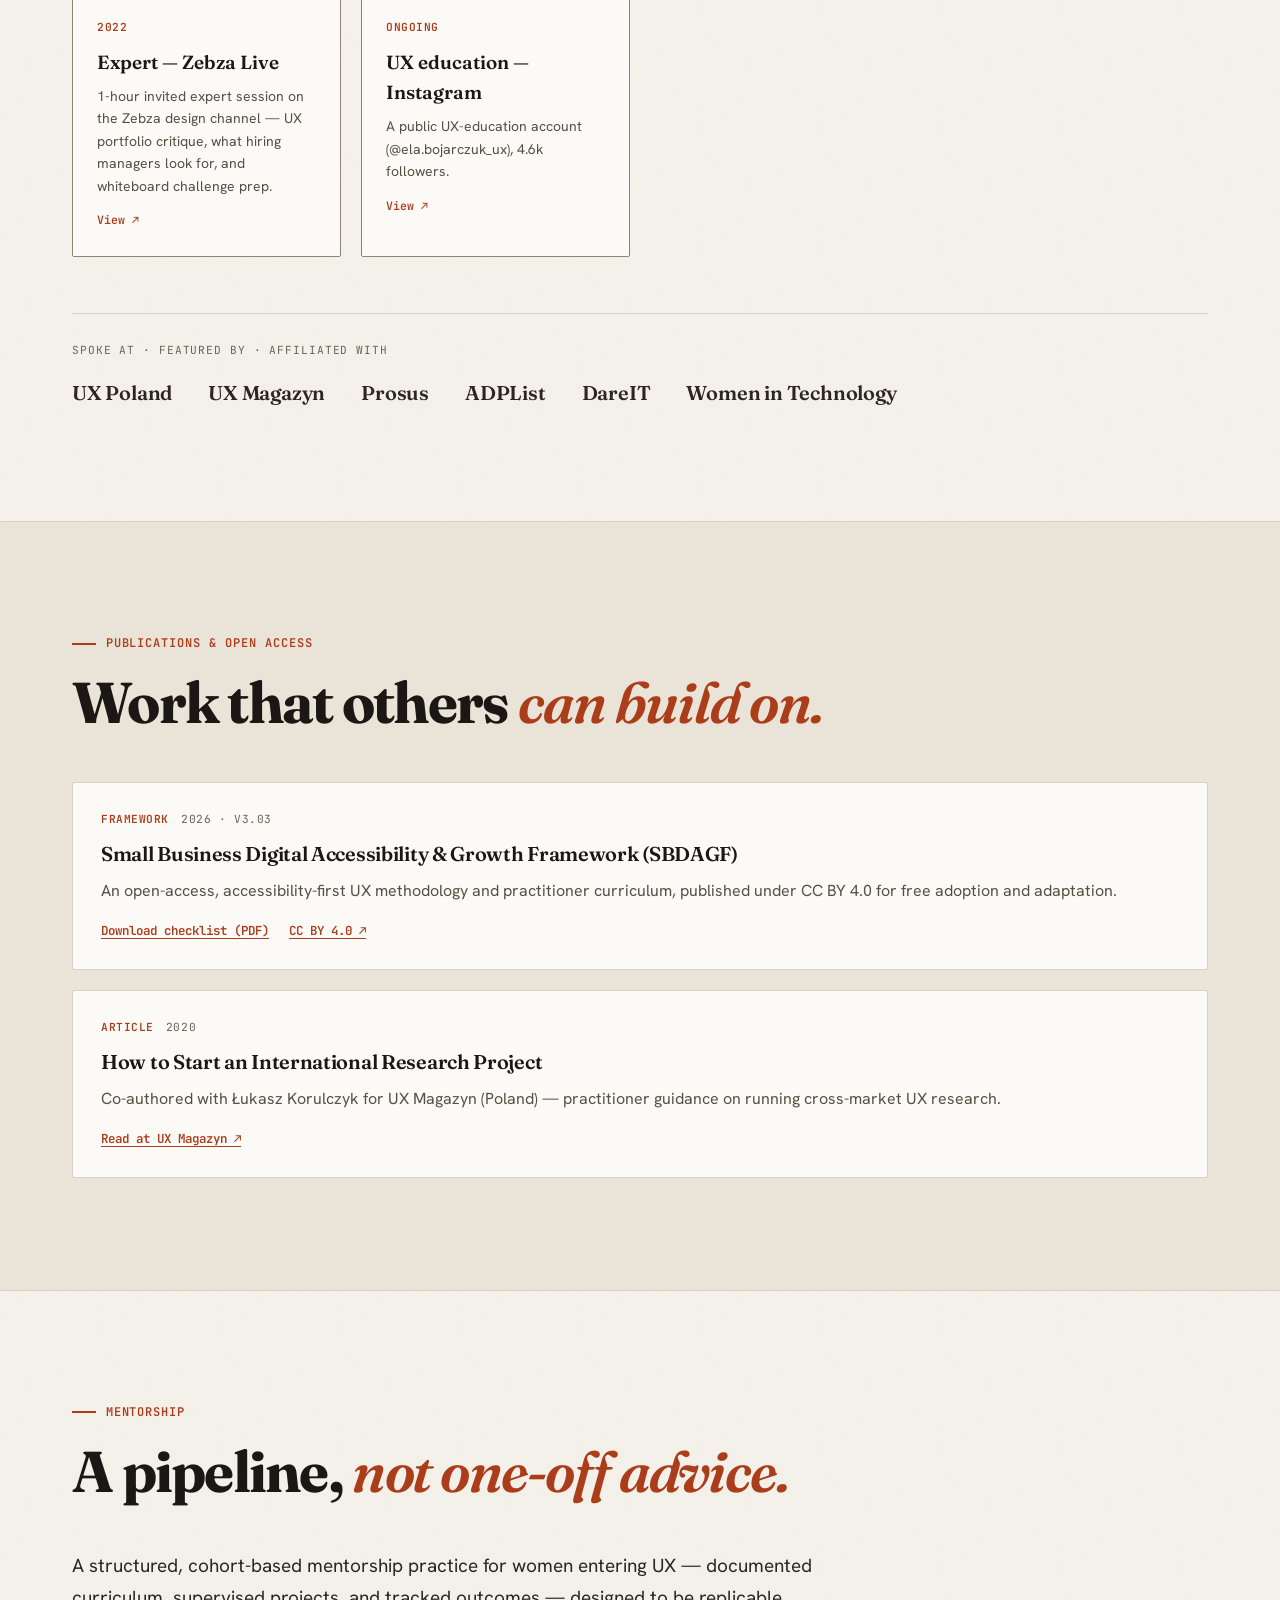
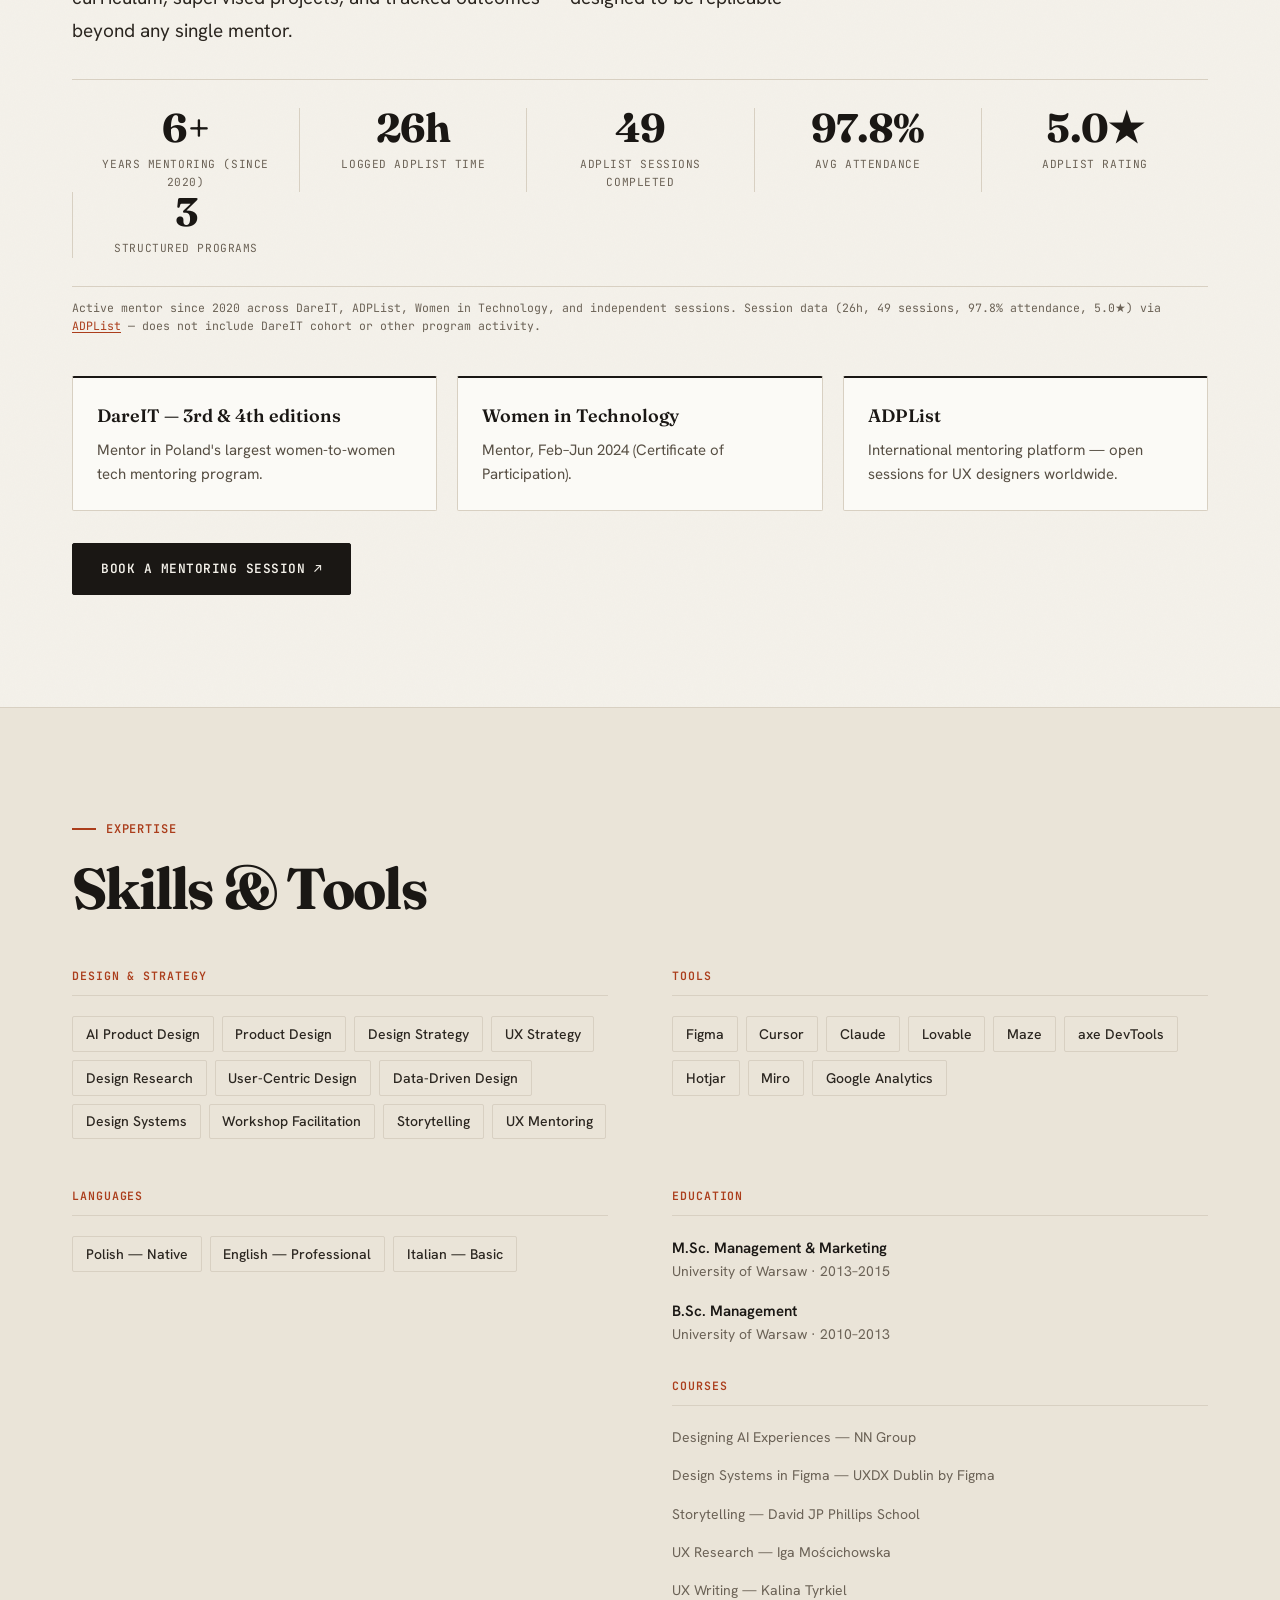
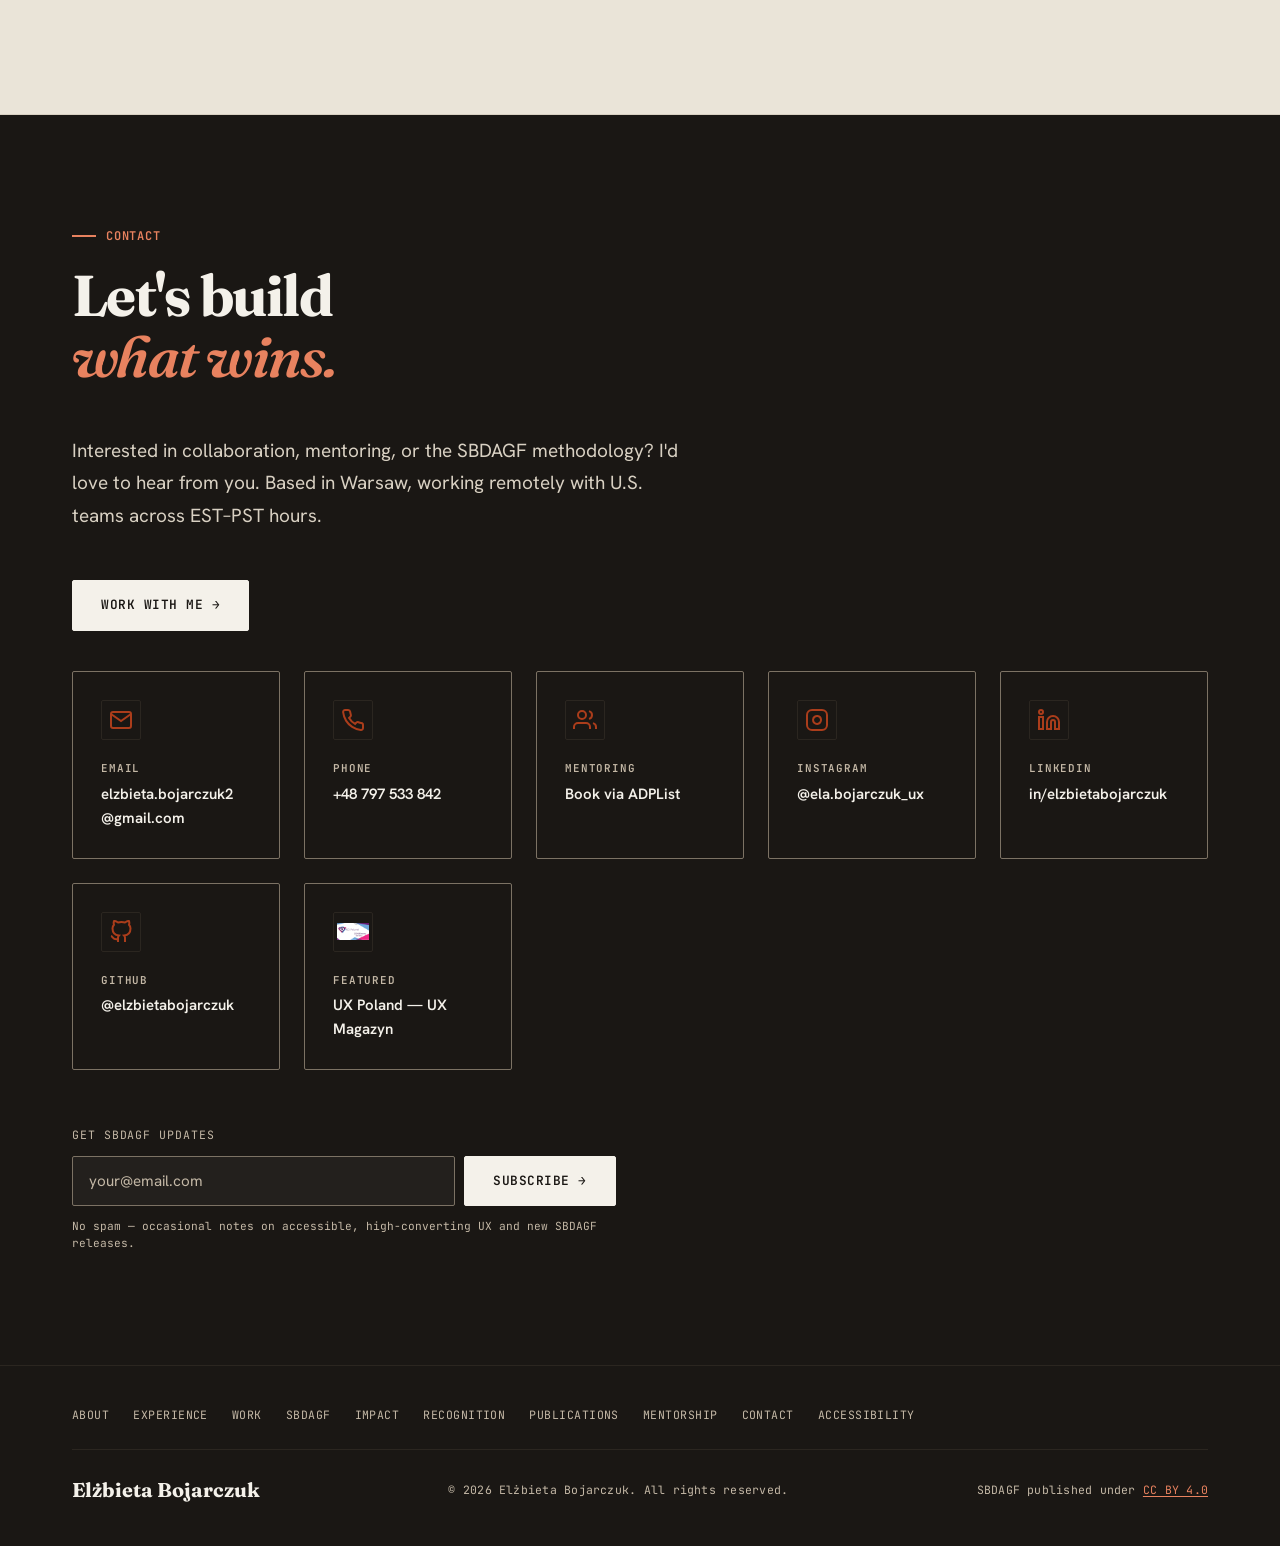
==== commit 836b960f: "Fix missed 9 international markets → 13+ Co-Authored-By: Claude Sonnet 4.6 <noreply@anthropic.com>" ====
--- a/index.html
+++ b/index.html
@@ -264,7 +264,7 @@
                 <span class="timeline-company">XTB DM S.A.</span>
               </div>
               <h3 class="timeline-role">UX Lead / Senior UX Designer / UX Designer</h3>
-              <p>At XTB — a publicly listed, globally regulated fintech operating across 9 international markets — I owned the UX of one of the most compliance-intensive trading environments in the industry. I transformed high-stakes financial workflows into experiences that reduced friction, accelerated task completion, and drove measurable business outcomes for both B2B and B2C users. I led multi-platform design across web, Android, and iOS; built and scaled the CX research function from the ground up; and set the accessibility standard for regulated financial flows — across a product where a poor UX decision has real financial consequences. XTB grew from 9 to 13+ markets during my tenure.</p>
+              <p>At XTB — a publicly listed, globally regulated fintech operating across 13+ international markets — I owned the UX of one of the most compliance-intensive trading environments in the industry. I transformed high-stakes financial workflows into experiences that reduced friction, accelerated task completion, and drove measurable business outcomes for both B2B and B2C users. I led multi-platform design across web, Android, and iOS; built and scaled the CX research function from the ground up; and set the accessibility standard for regulated financial flows — across a product where a poor UX decision has real financial consequences. XTB grew from 9 to 13+ markets during my tenure.</p>
               <p class="achievement-label">Selected achievements</p>
               <ul class="achievement-list" aria-label="Key achievements">
                 <li>Redesigned identity verification end-to-end: completion time slashed from <strong>~18 hours to ~1.5 hours</strong> — a 92% reduction directly accelerating customer onboarding revenue</li>
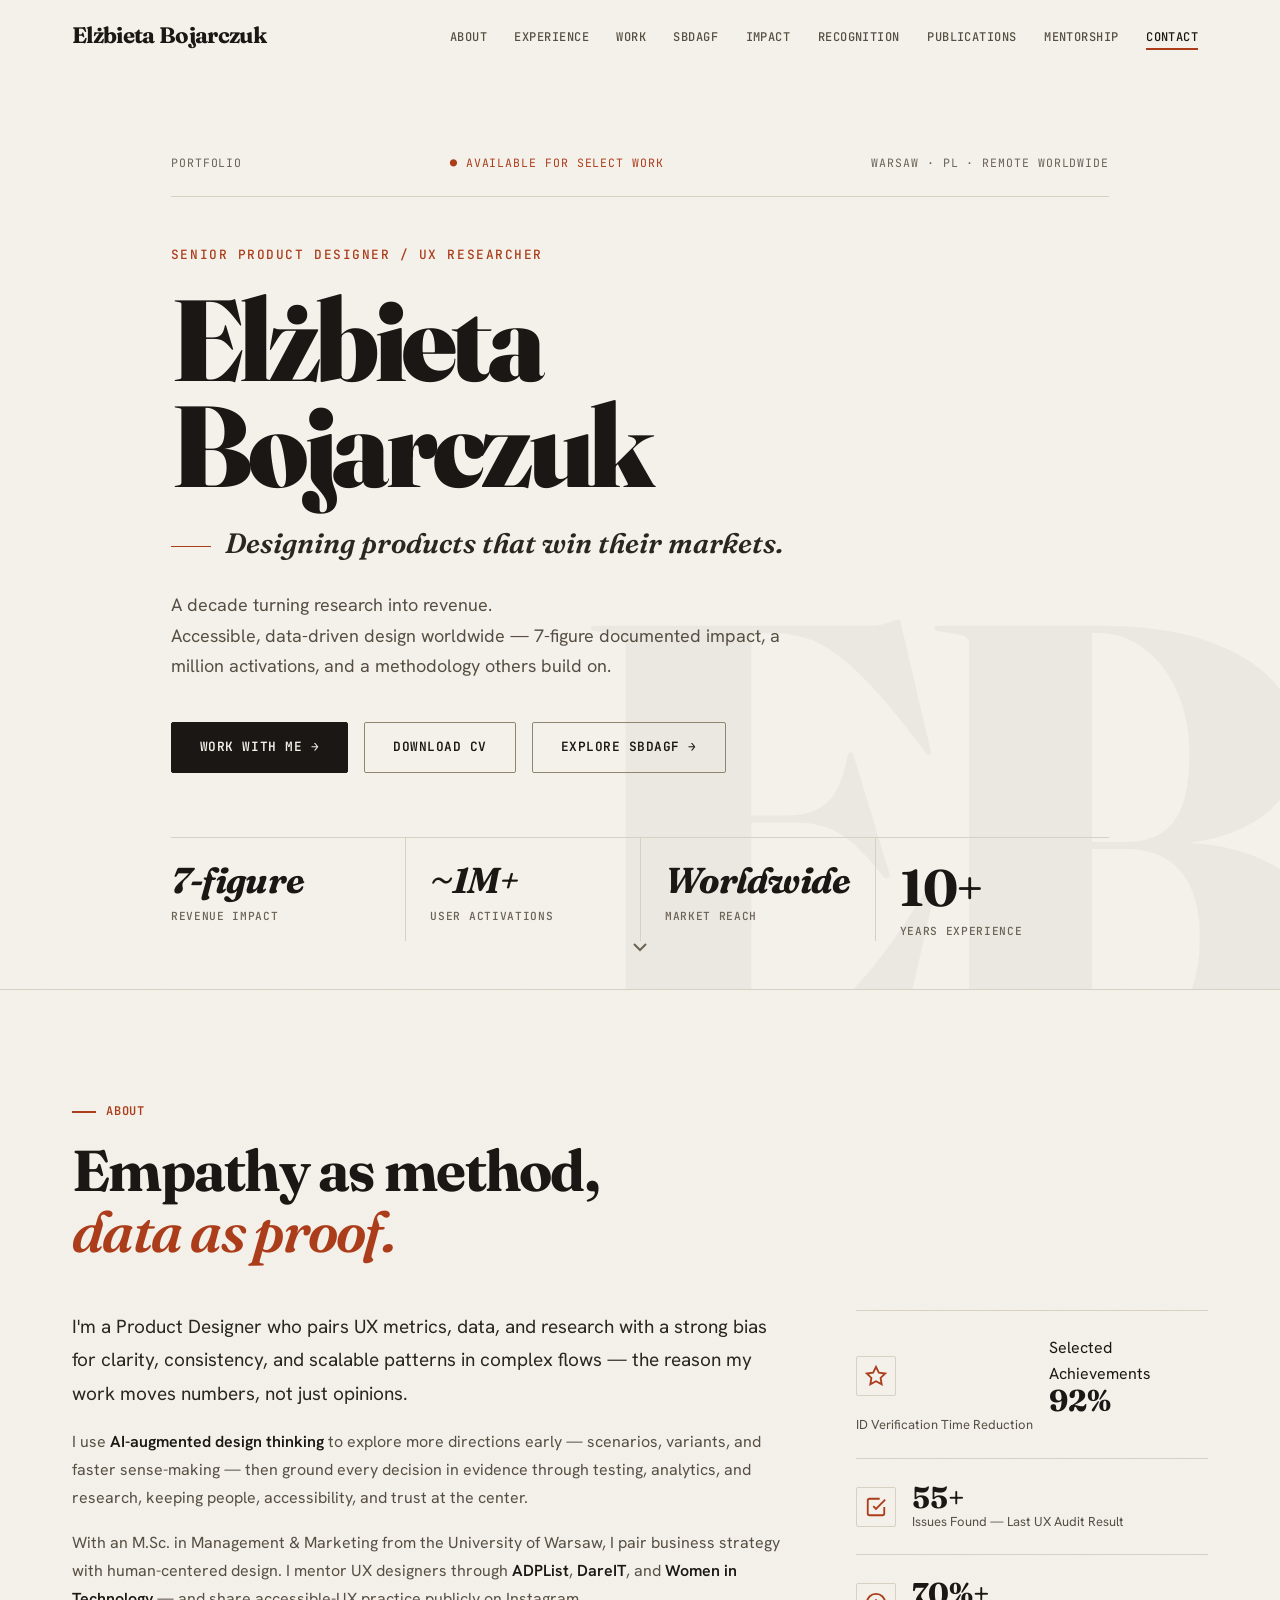
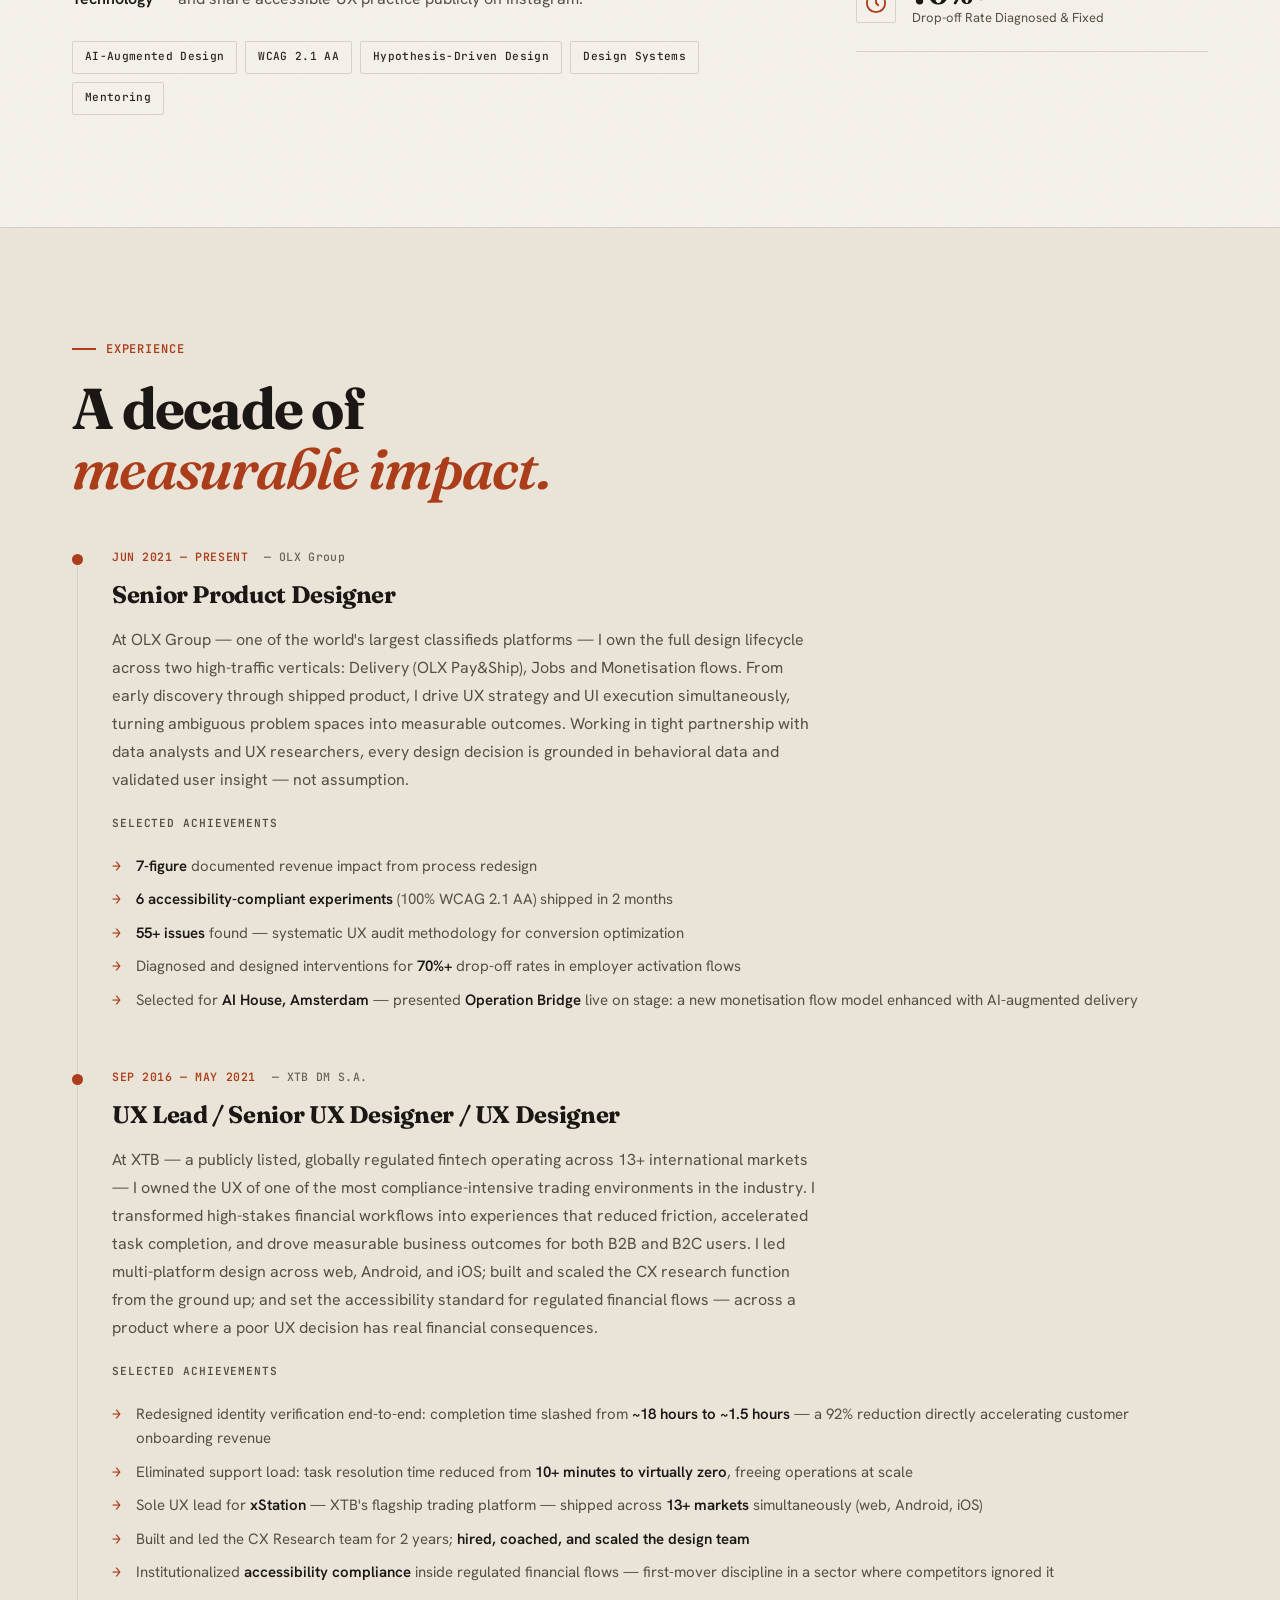
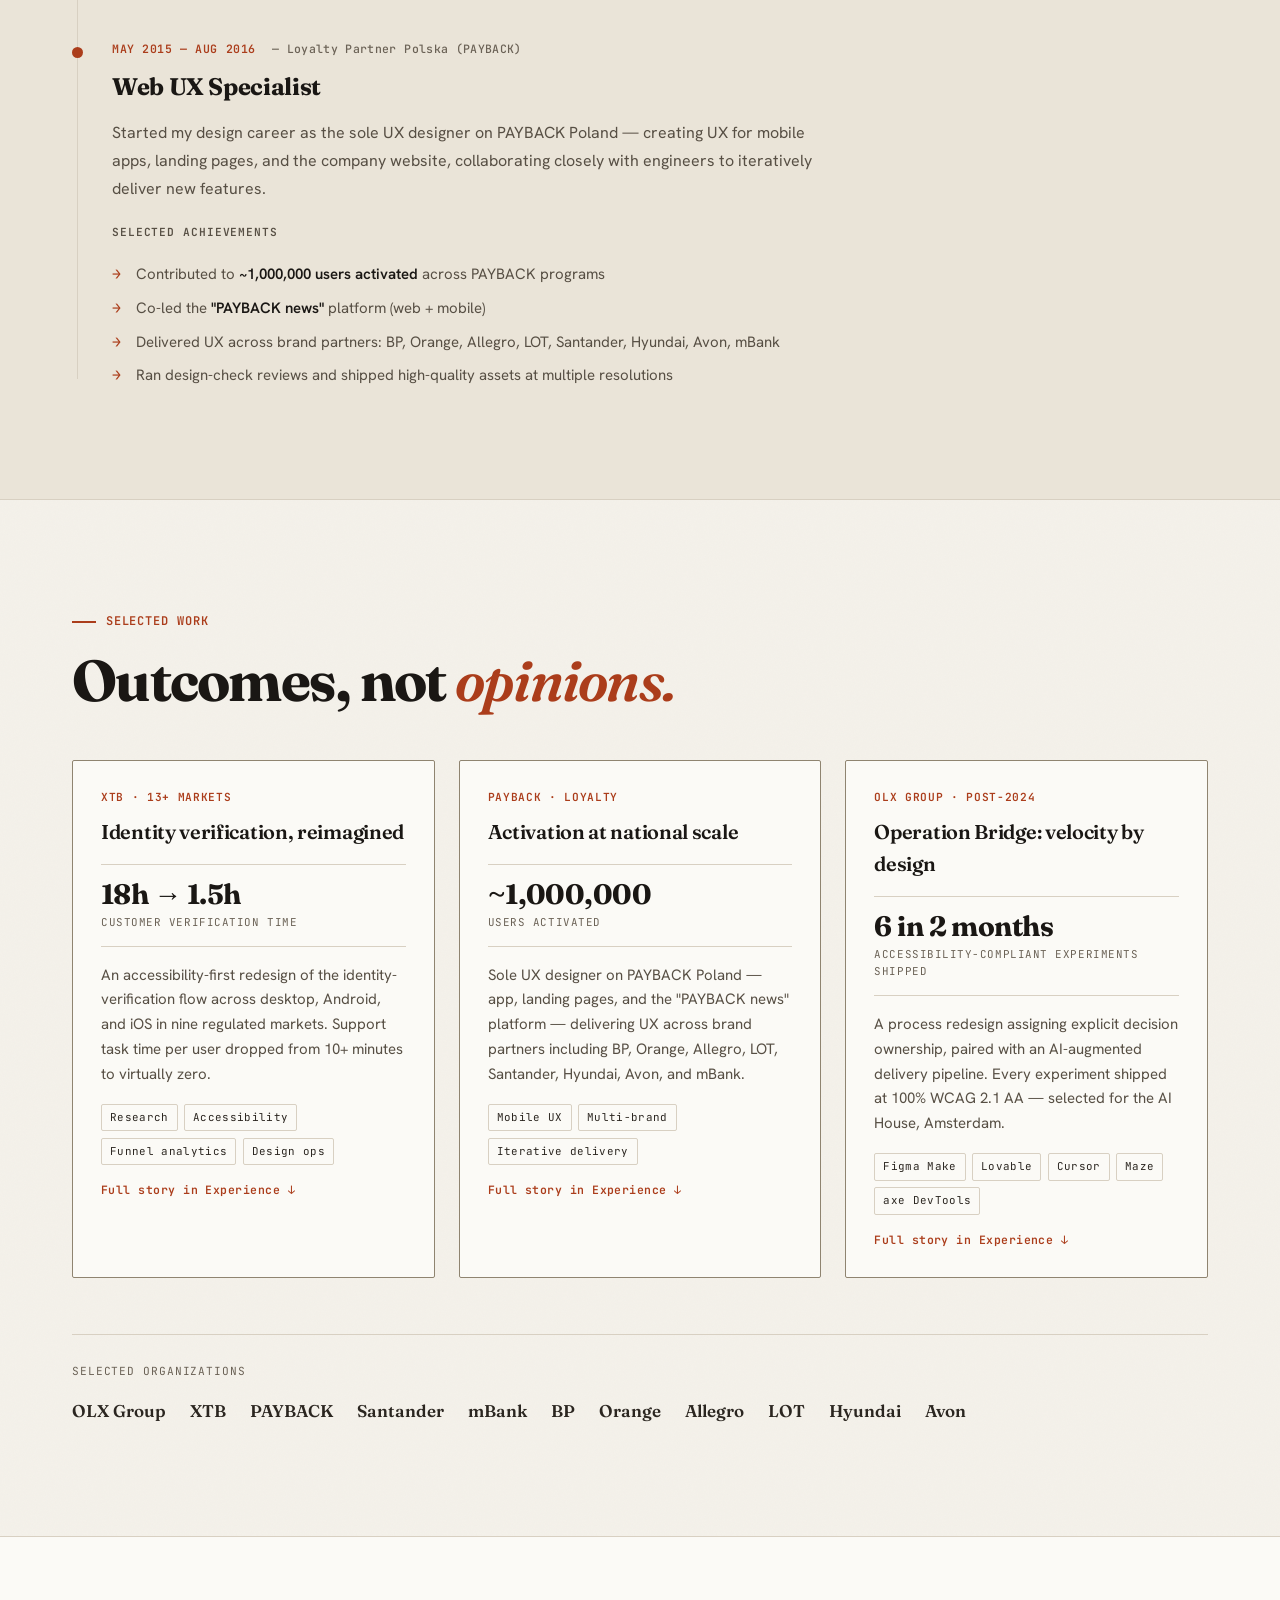
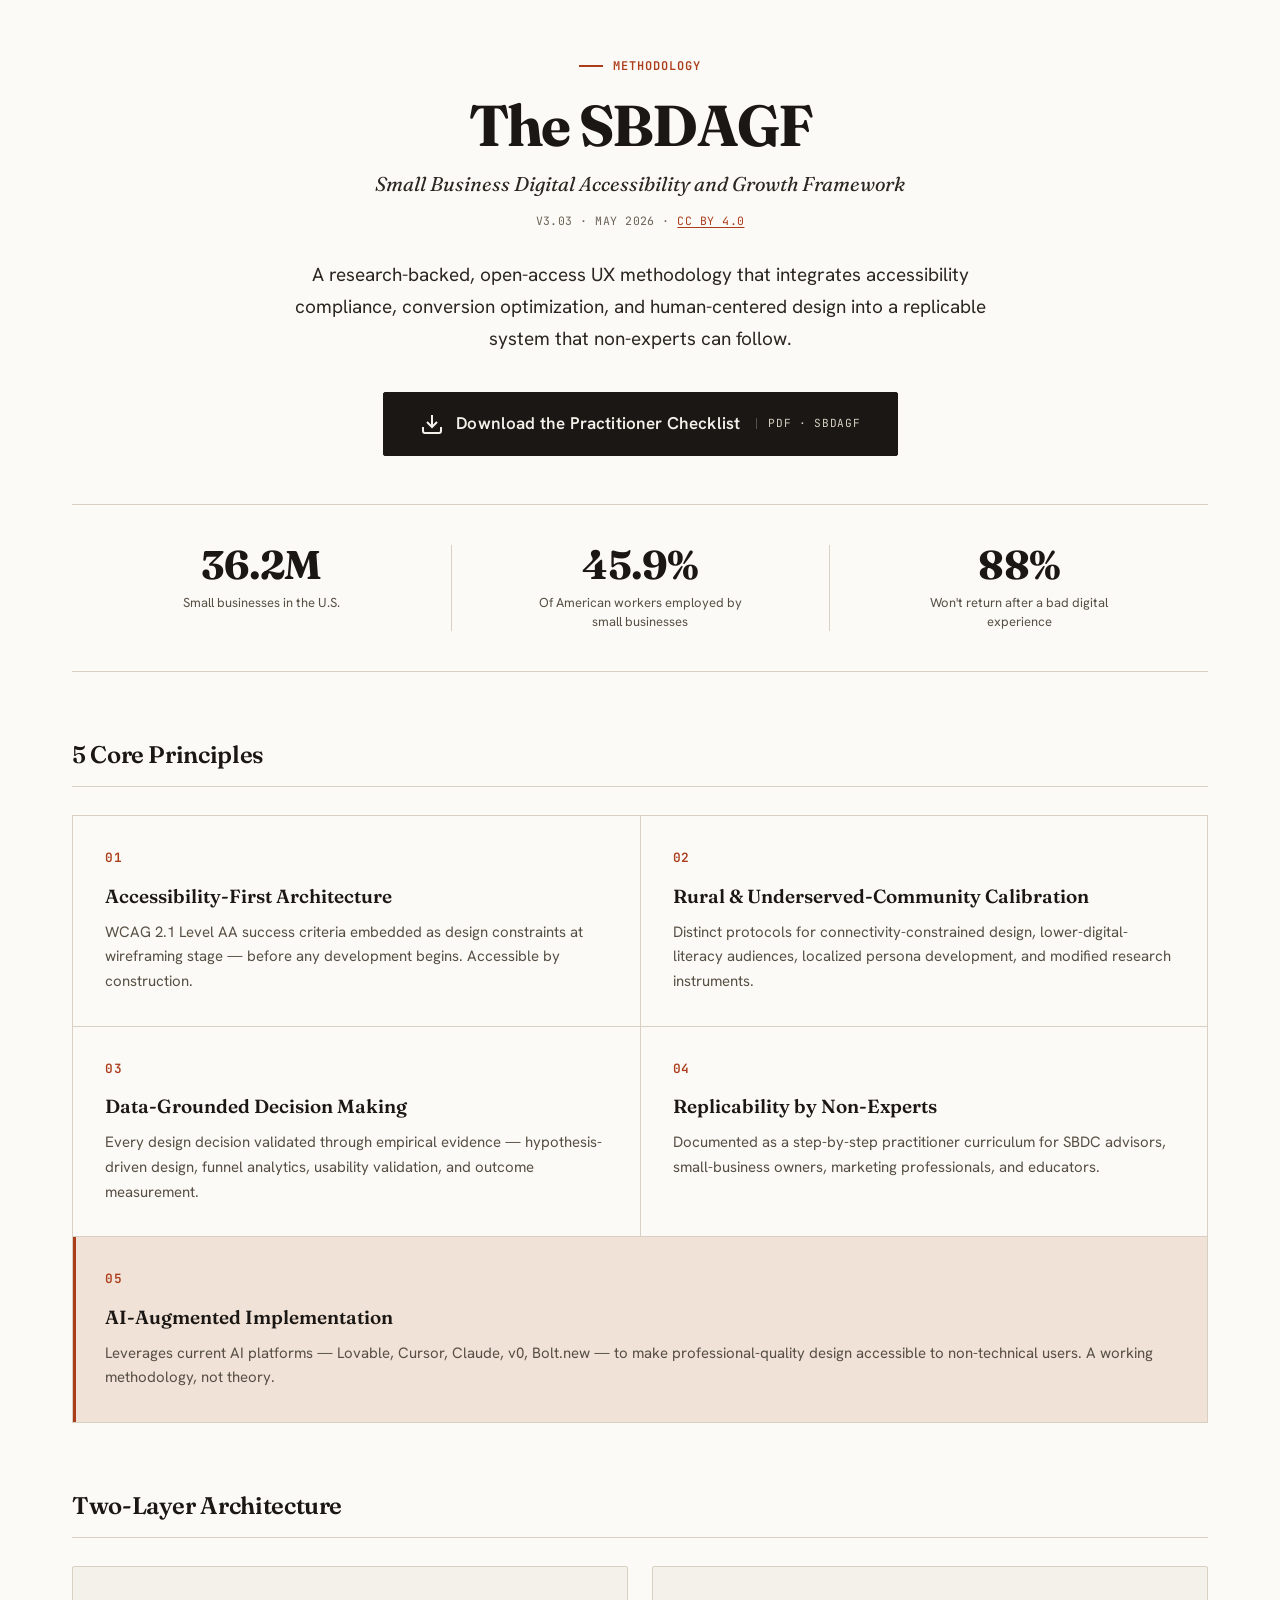
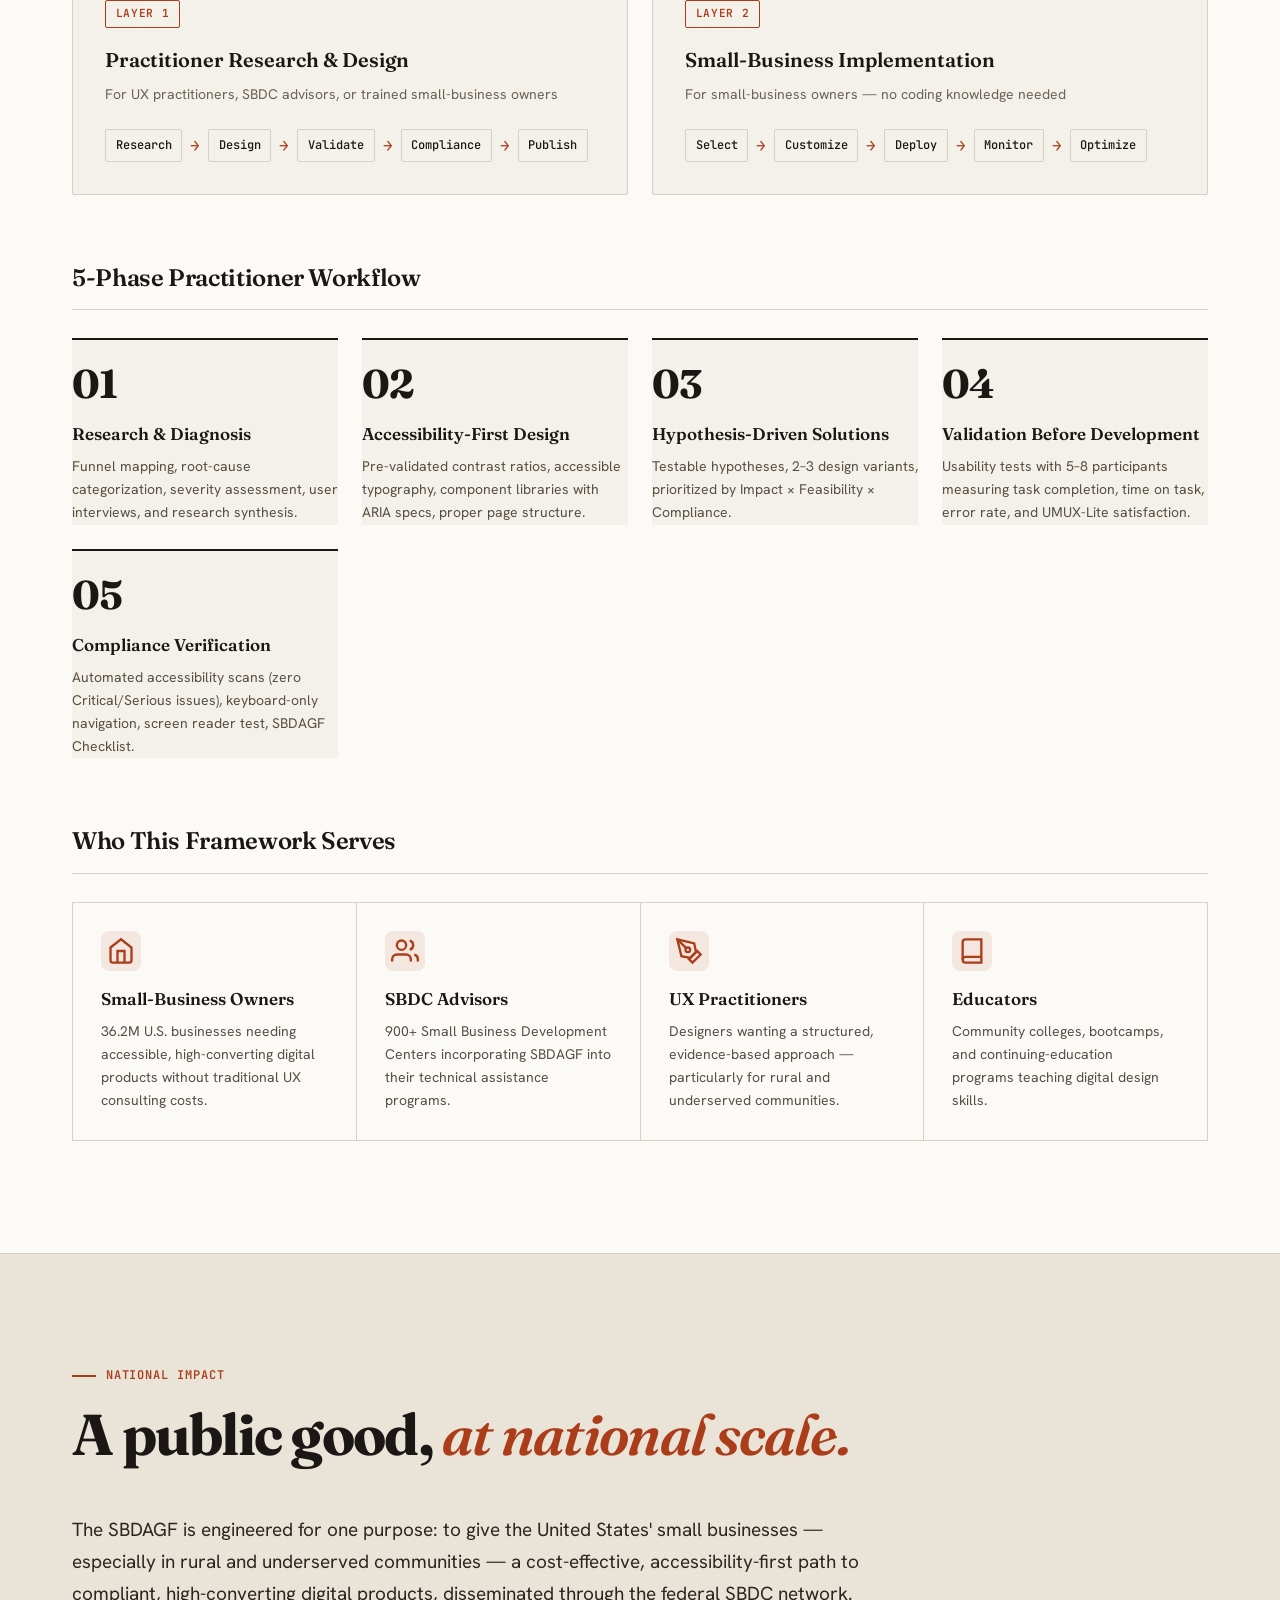
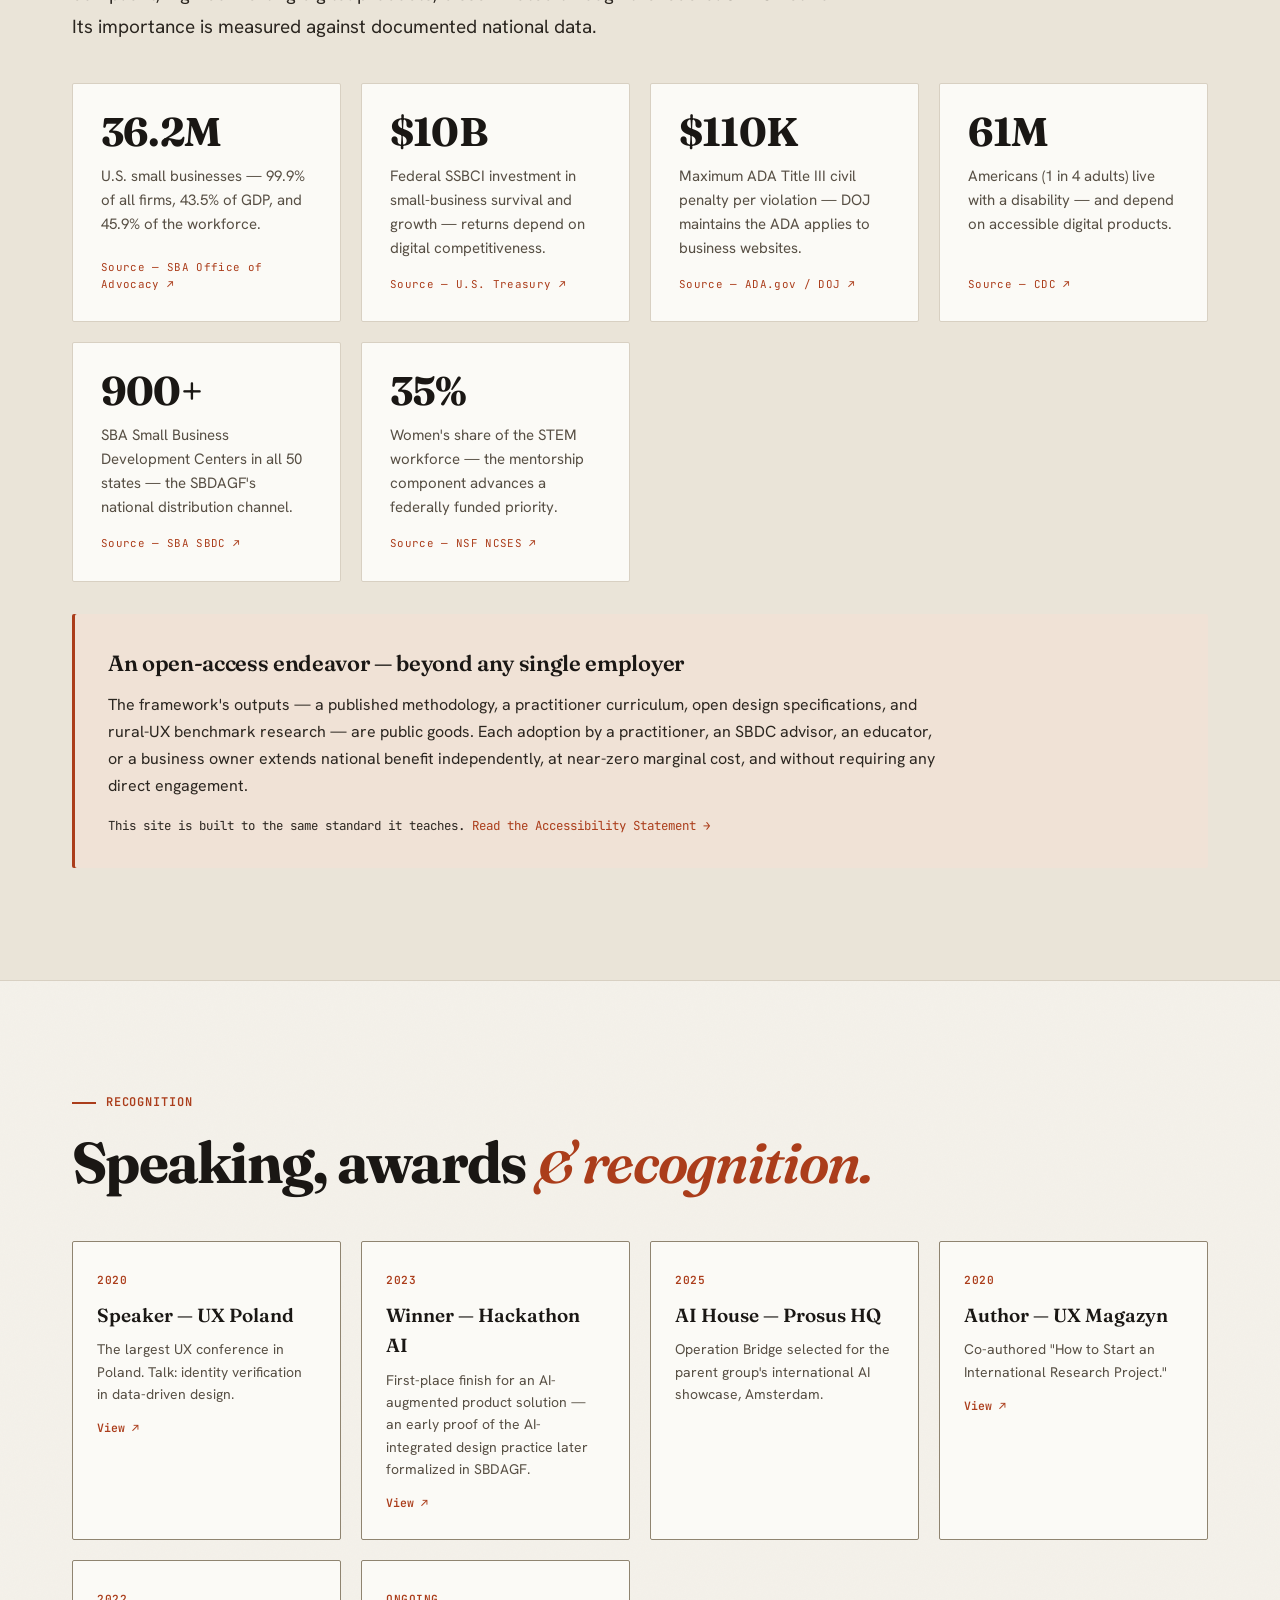
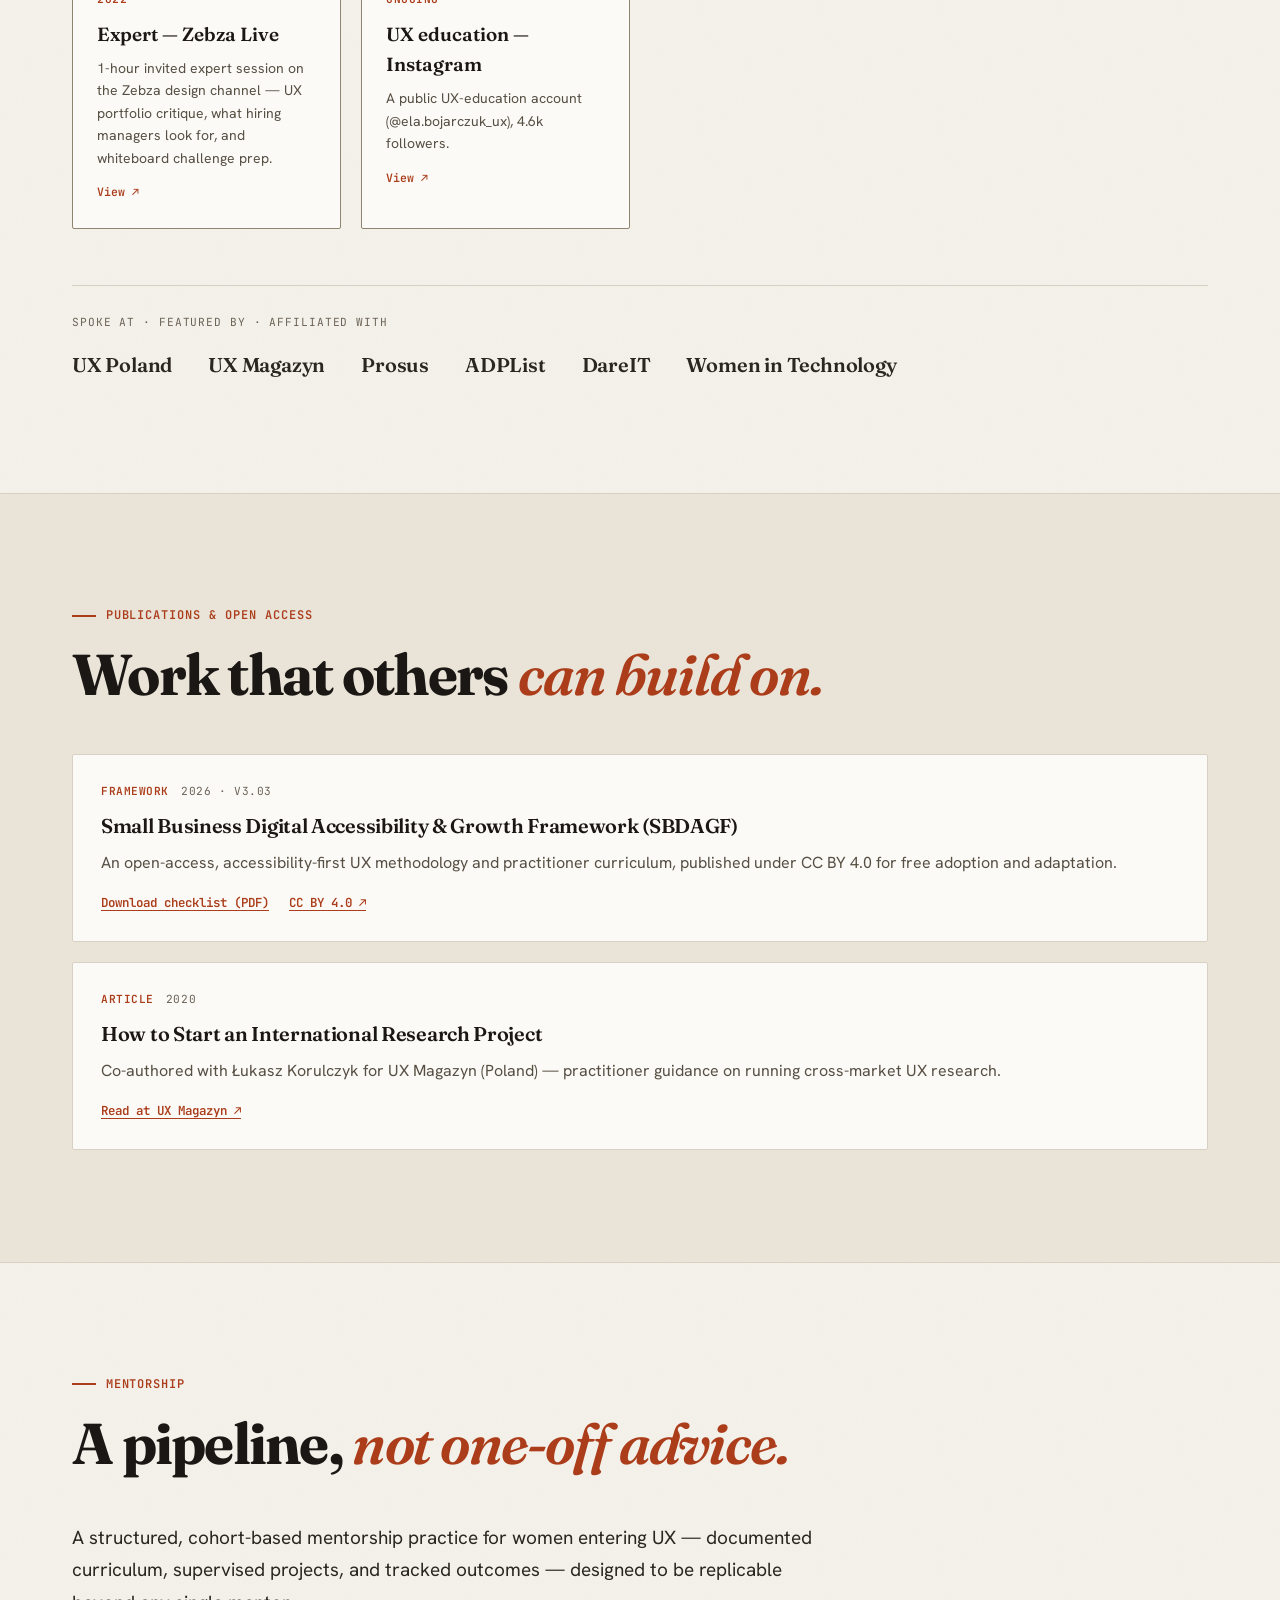
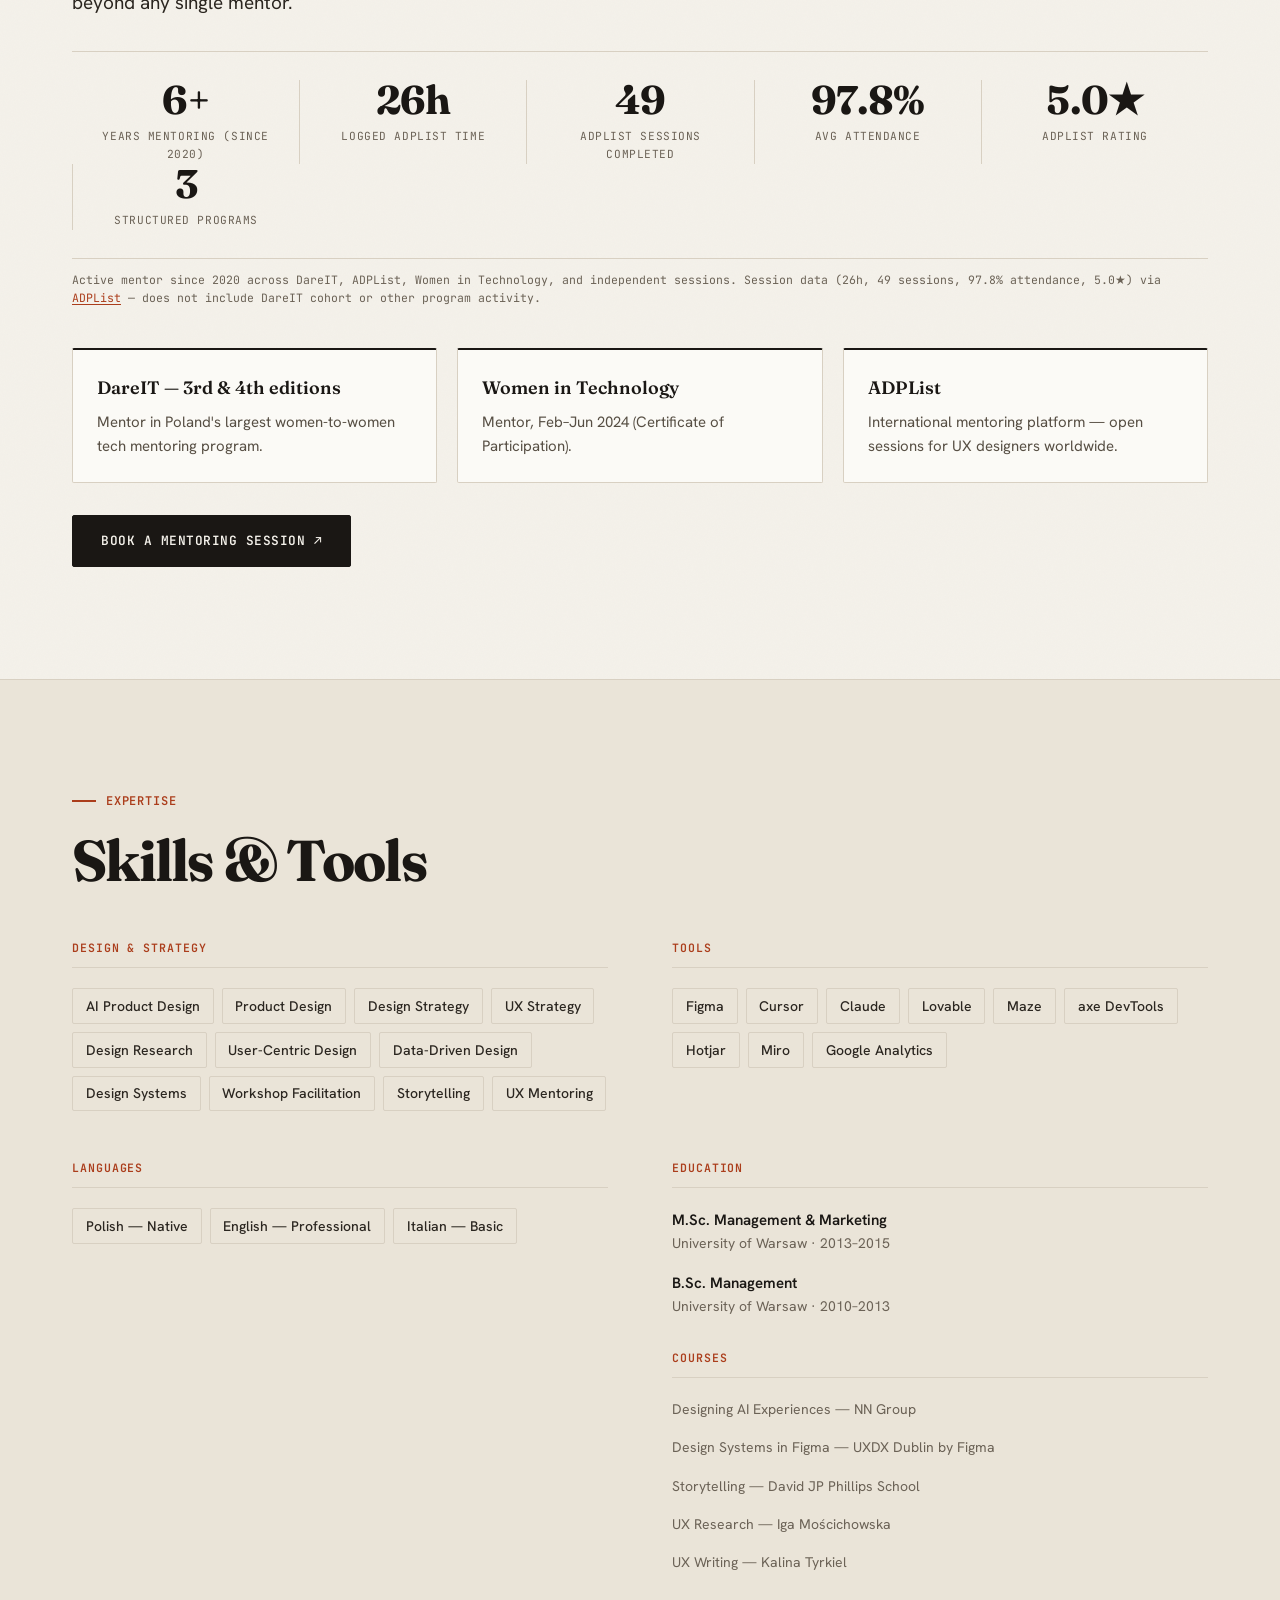
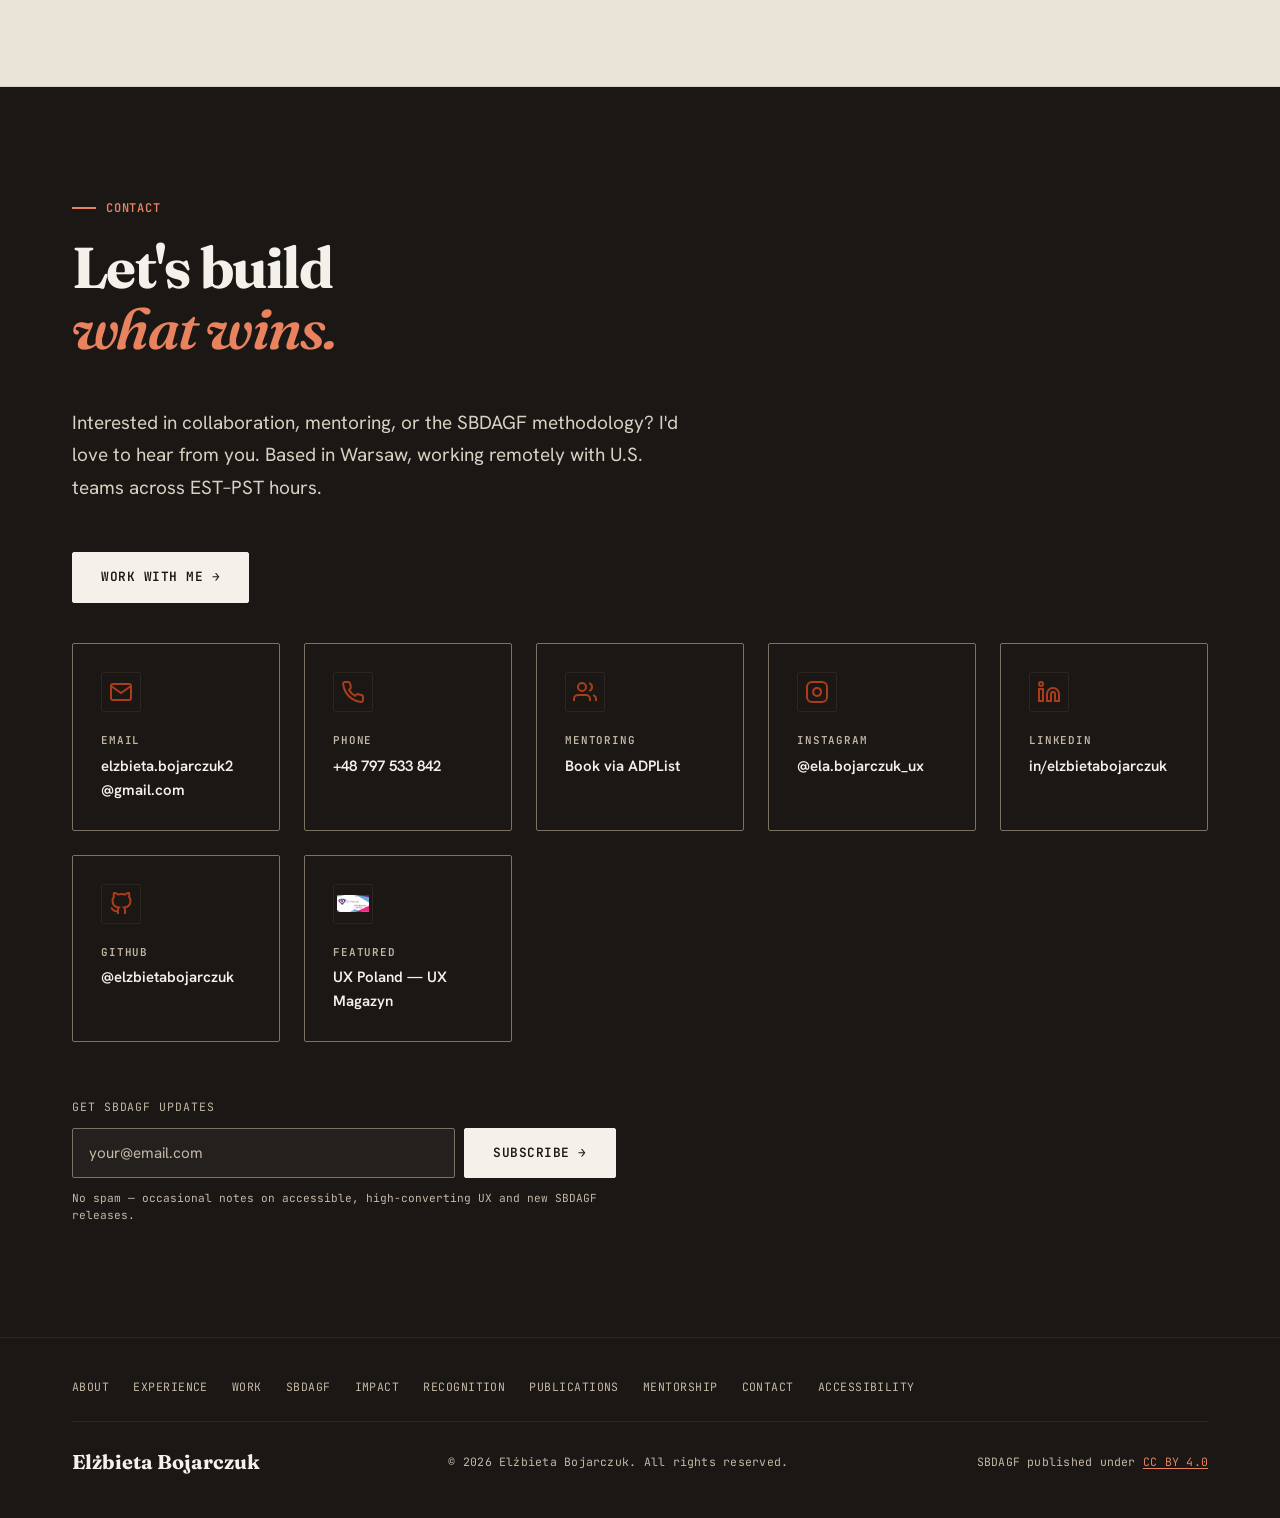
==== commit c14cb3f1: "Remove "team of three designers" specificity from XTB achievement Co-Authored-By: Claude Sonnet 4.6 " ====
--- a/index.html
+++ b/index.html
@@ -264,13 +264,13 @@
                 <span class="timeline-company">XTB DM S.A.</span>
               </div>
               <h3 class="timeline-role">UX Lead / Senior UX Designer / UX Designer</h3>
-              <p>At XTB — a publicly listed, globally regulated fintech operating across 13+ international markets — I owned the UX of one of the most compliance-intensive trading environments in the industry. I transformed high-stakes financial workflows into experiences that reduced friction, accelerated task completion, and drove measurable business outcomes for both B2B and B2C users. I led multi-platform design across web, Android, and iOS; built and scaled the CX research function from the ground up; and set the accessibility standard for regulated financial flows — across a product where a poor UX decision has real financial consequences. XTB grew from 9 to 13+ markets during my tenure.</p>
+              <p>At XTB — a publicly listed, globally regulated fintech operating across 13+ international markets — I owned the UX of one of the most compliance-intensive trading environments in the industry. I transformed high-stakes financial workflows into experiences that reduced friction, accelerated task completion, and drove measurable business outcomes for both B2B and B2C users. I led multi-platform design across web, Android, and iOS; built and scaled the CX research function from the ground up; and set the accessibility standard for regulated financial flows — across a product where a poor UX decision has real financial consequences.</p>
               <p class="achievement-label">Selected achievements</p>
               <ul class="achievement-list" aria-label="Key achievements">
                 <li>Redesigned identity verification end-to-end: completion time slashed from <strong>~18 hours to ~1.5 hours</strong> — a 92% reduction directly accelerating customer onboarding revenue</li>
                 <li>Eliminated support load: task resolution time reduced from <strong>10+ minutes to virtually zero</strong>, freeing operations at scale</li>
                 <li>Sole UX lead for <strong>xStation</strong> — XTB's flagship trading platform — shipped across <strong>13+ markets</strong> simultaneously (web, Android, iOS)</li>
-                <li>Built and led the CX Research team for 2 years; <strong>hired, coached, and scaled a team of three designers</strong></li>
+                <li>Built and led the CX Research team for 2 years; <strong>hired, coached, and scaled the design team</strong></li>
                 <li>Institutionalized <strong>accessibility compliance</strong> inside regulated financial flows — first-mover discipline in a sector where competitors ignored it</li>
               </ul>
             </div>
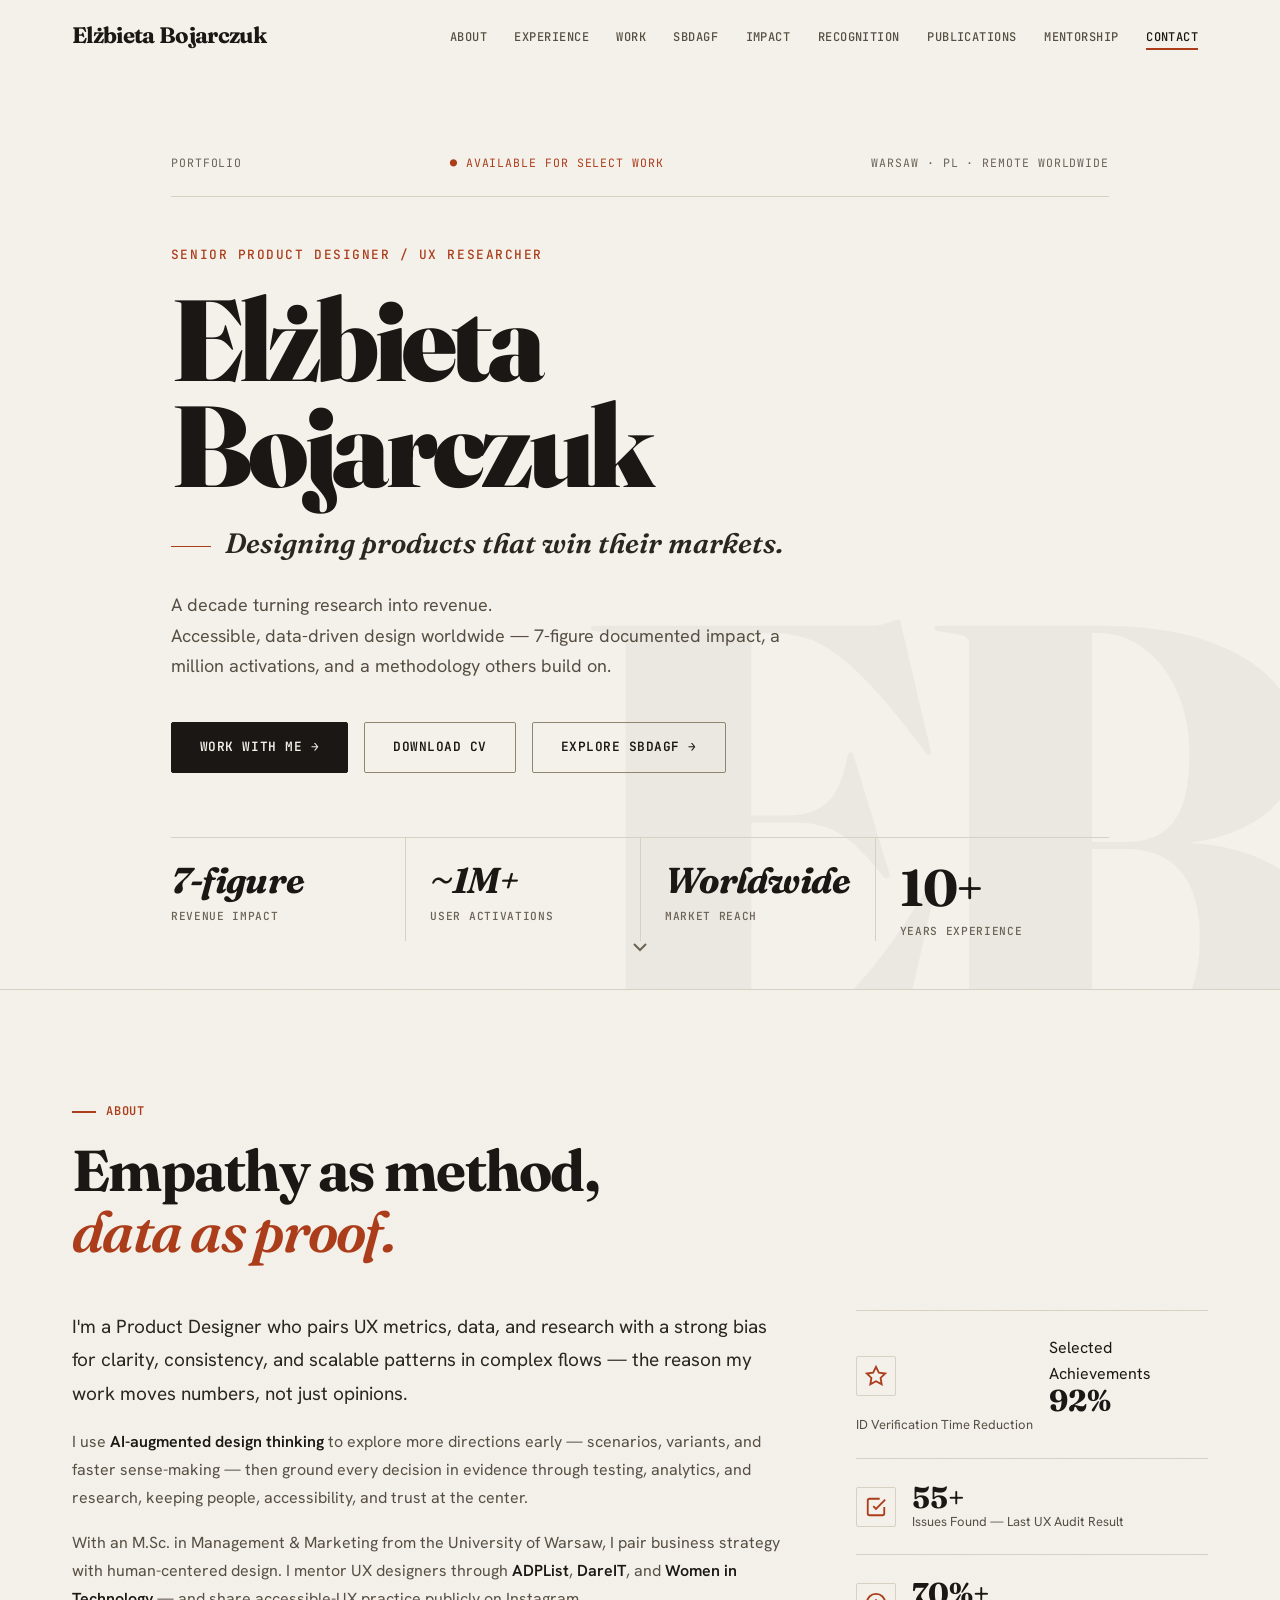
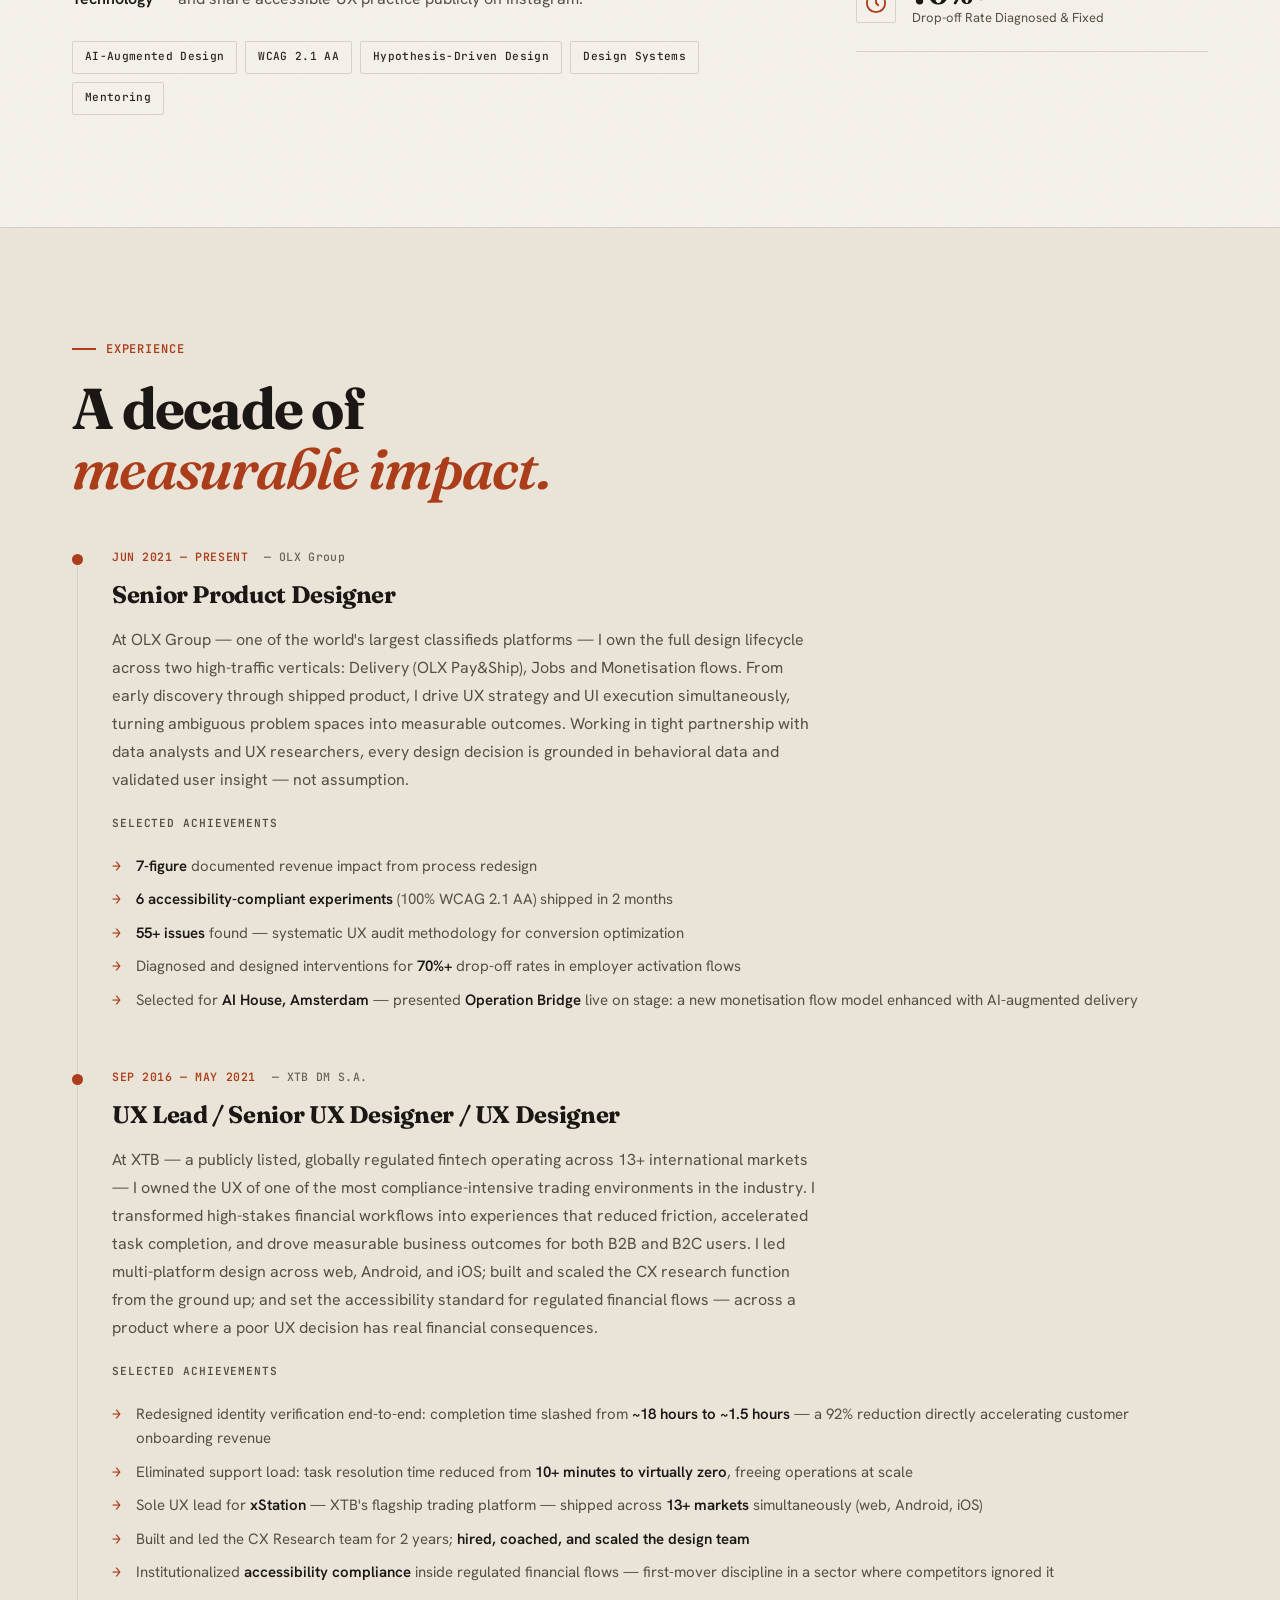
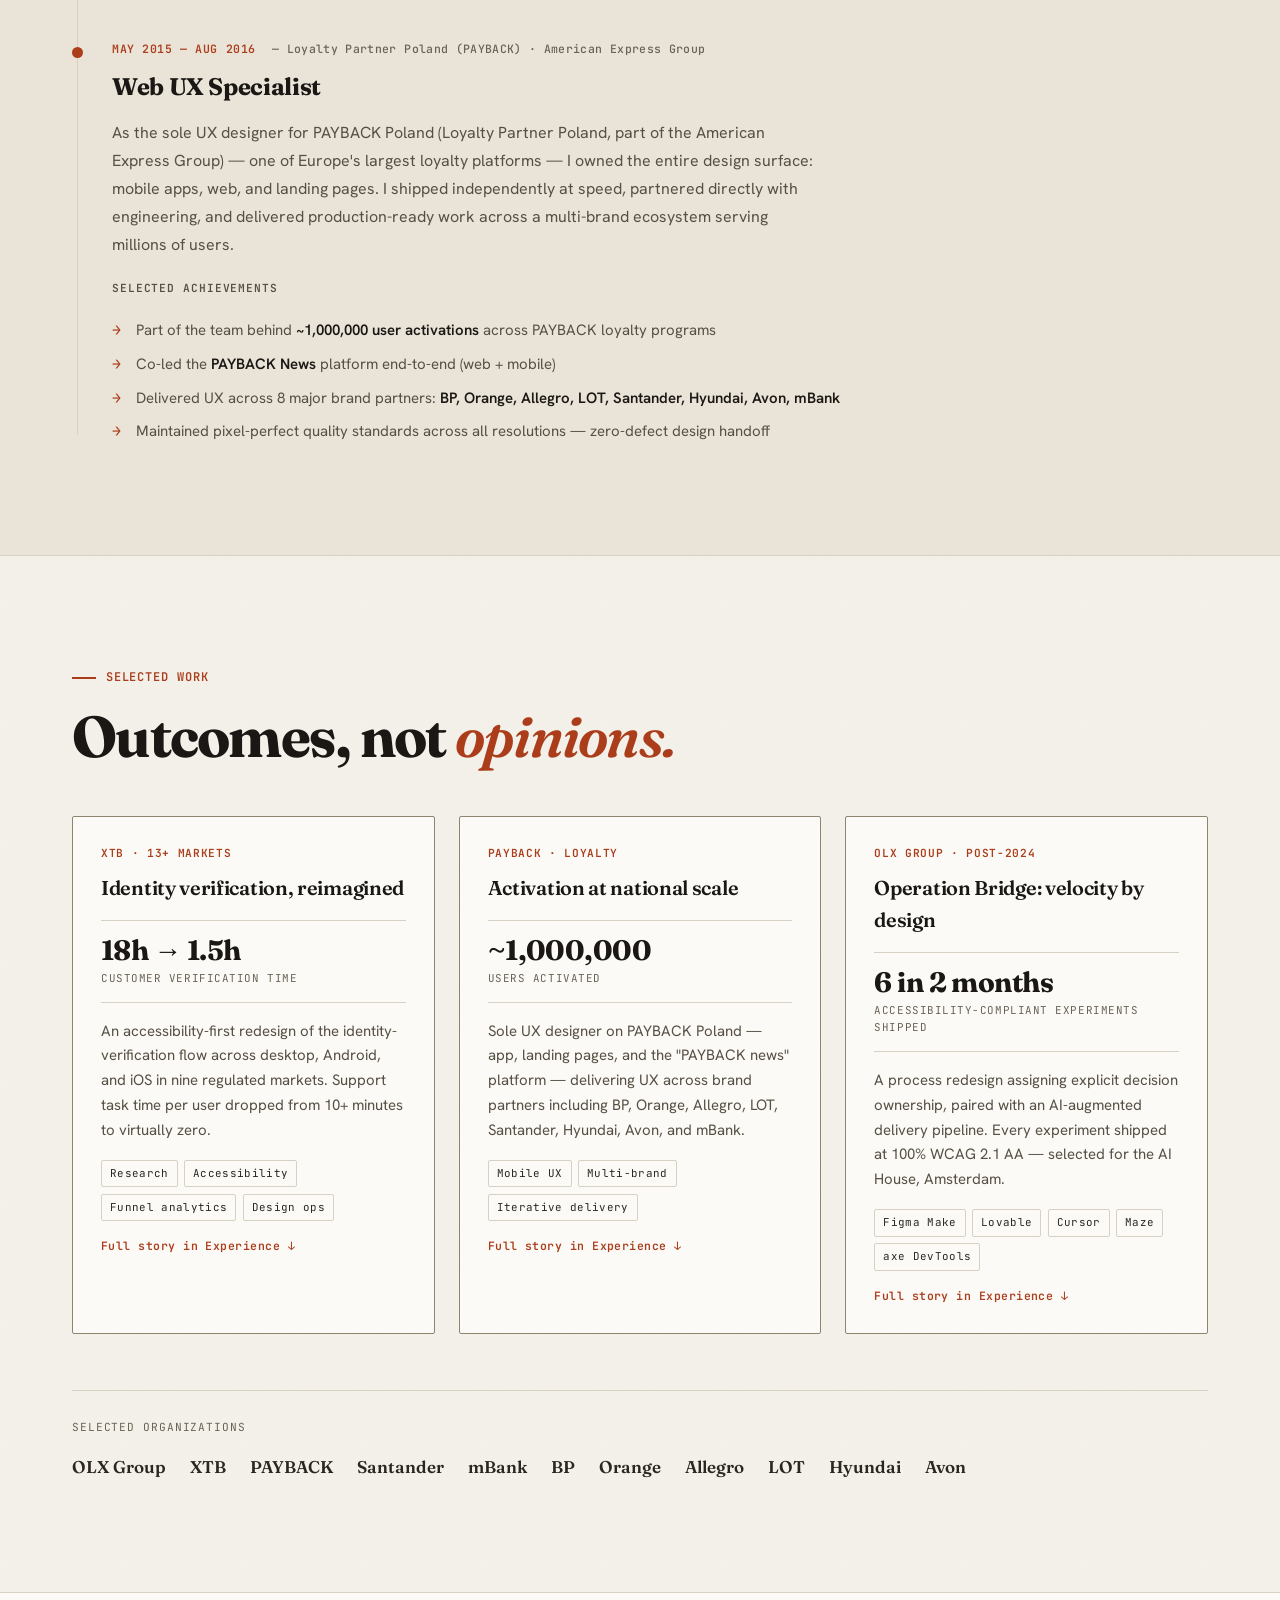
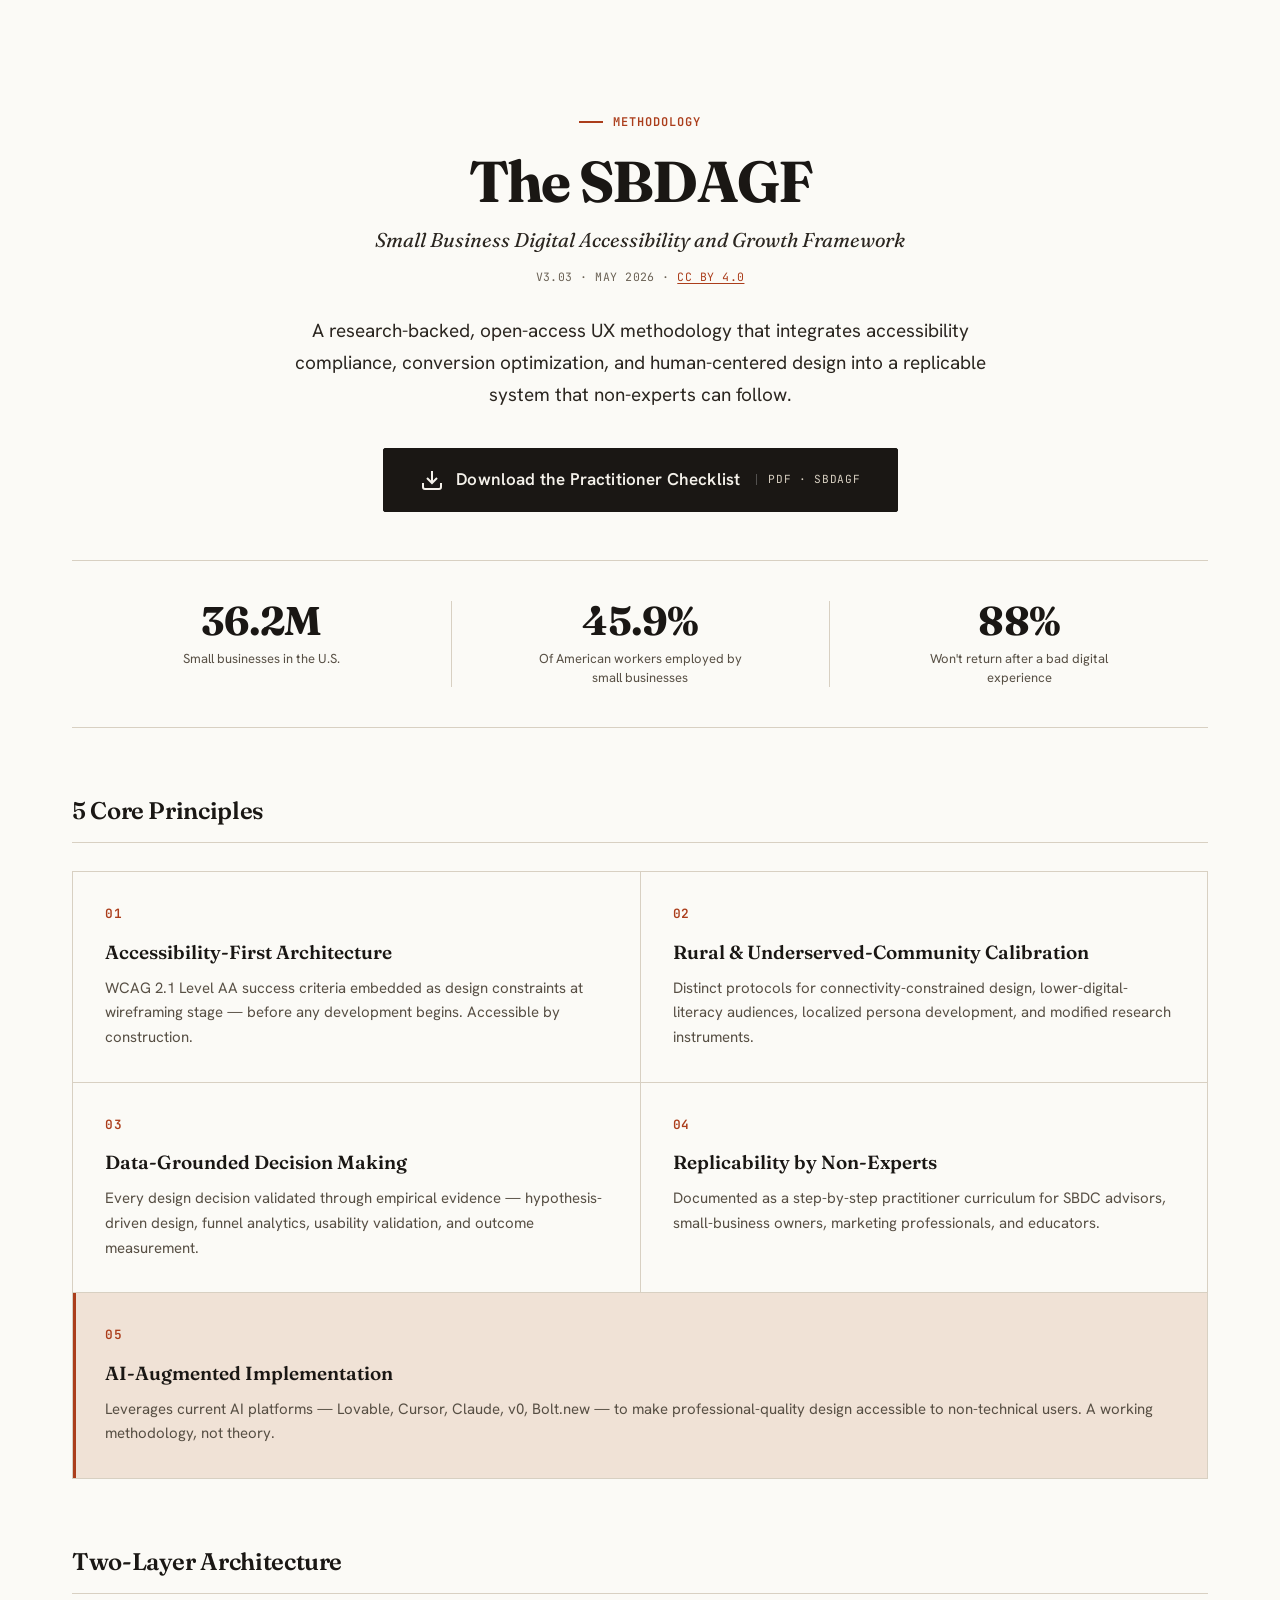
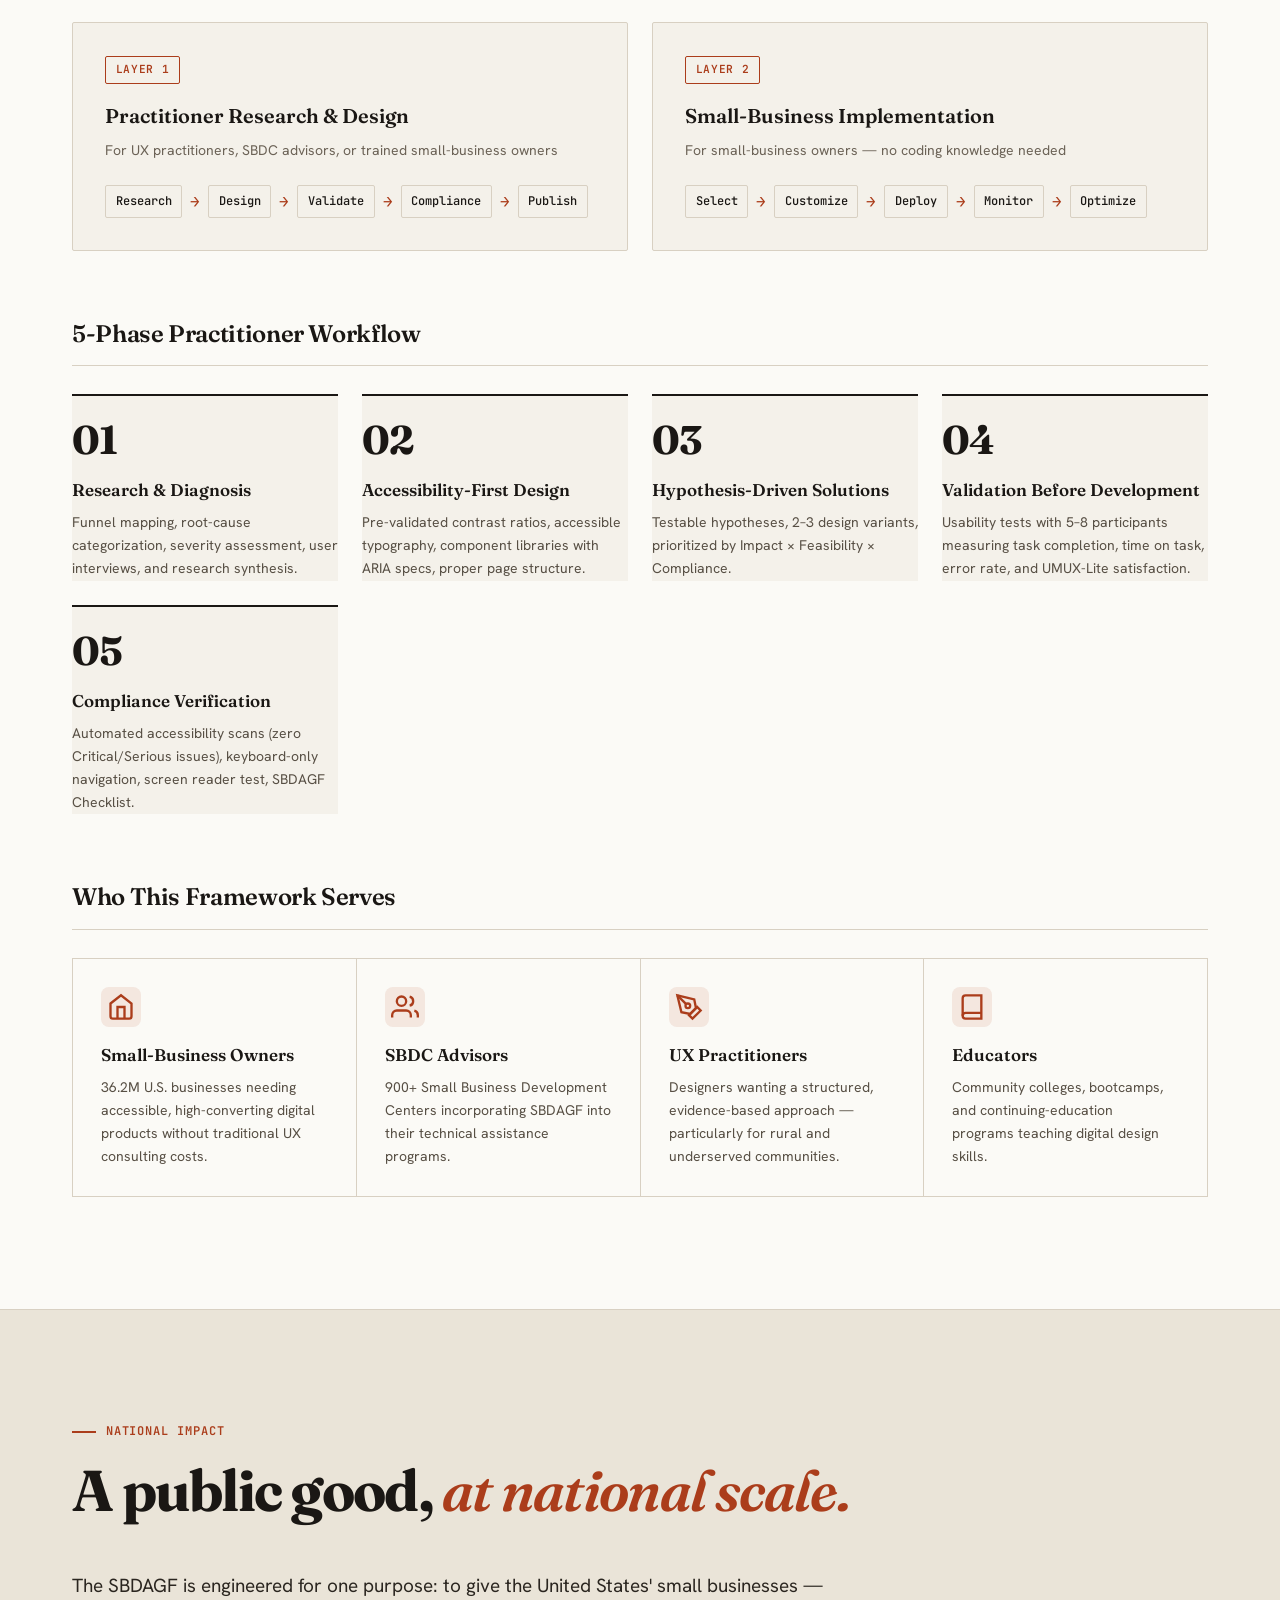
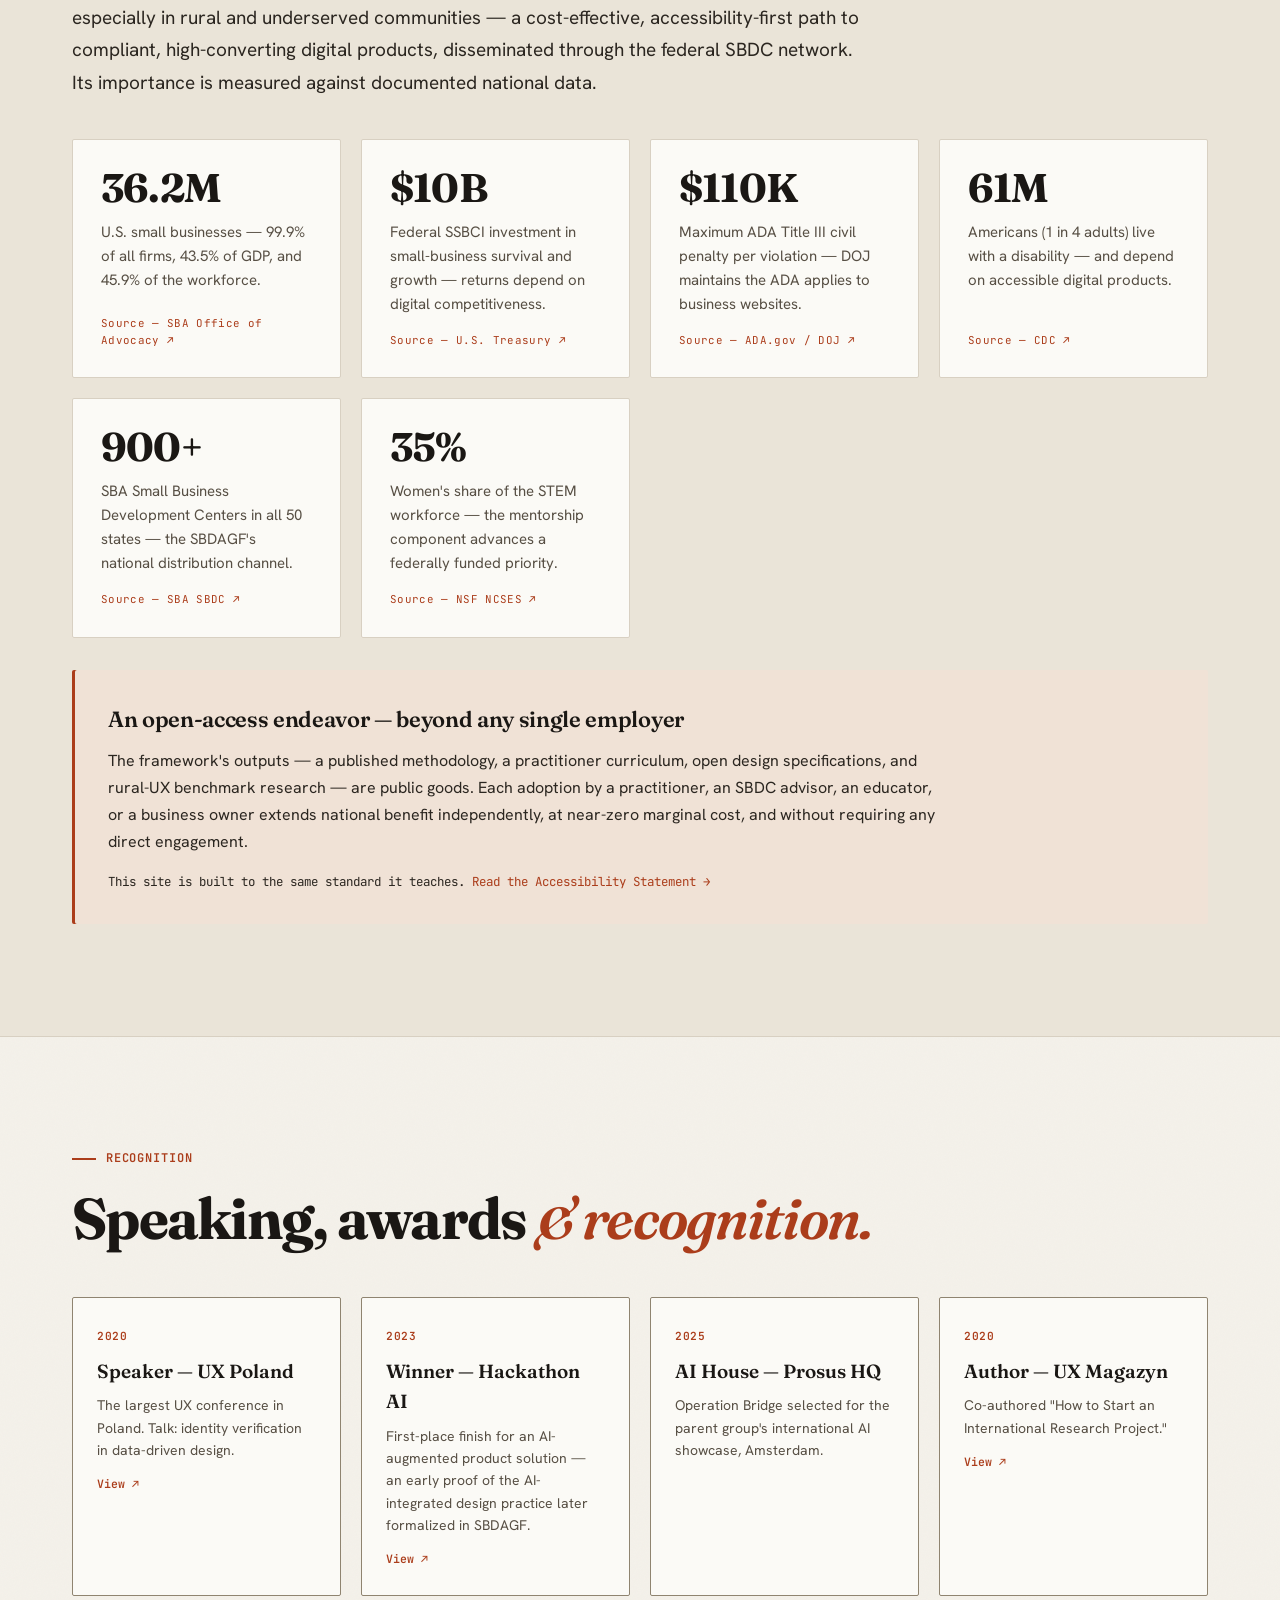
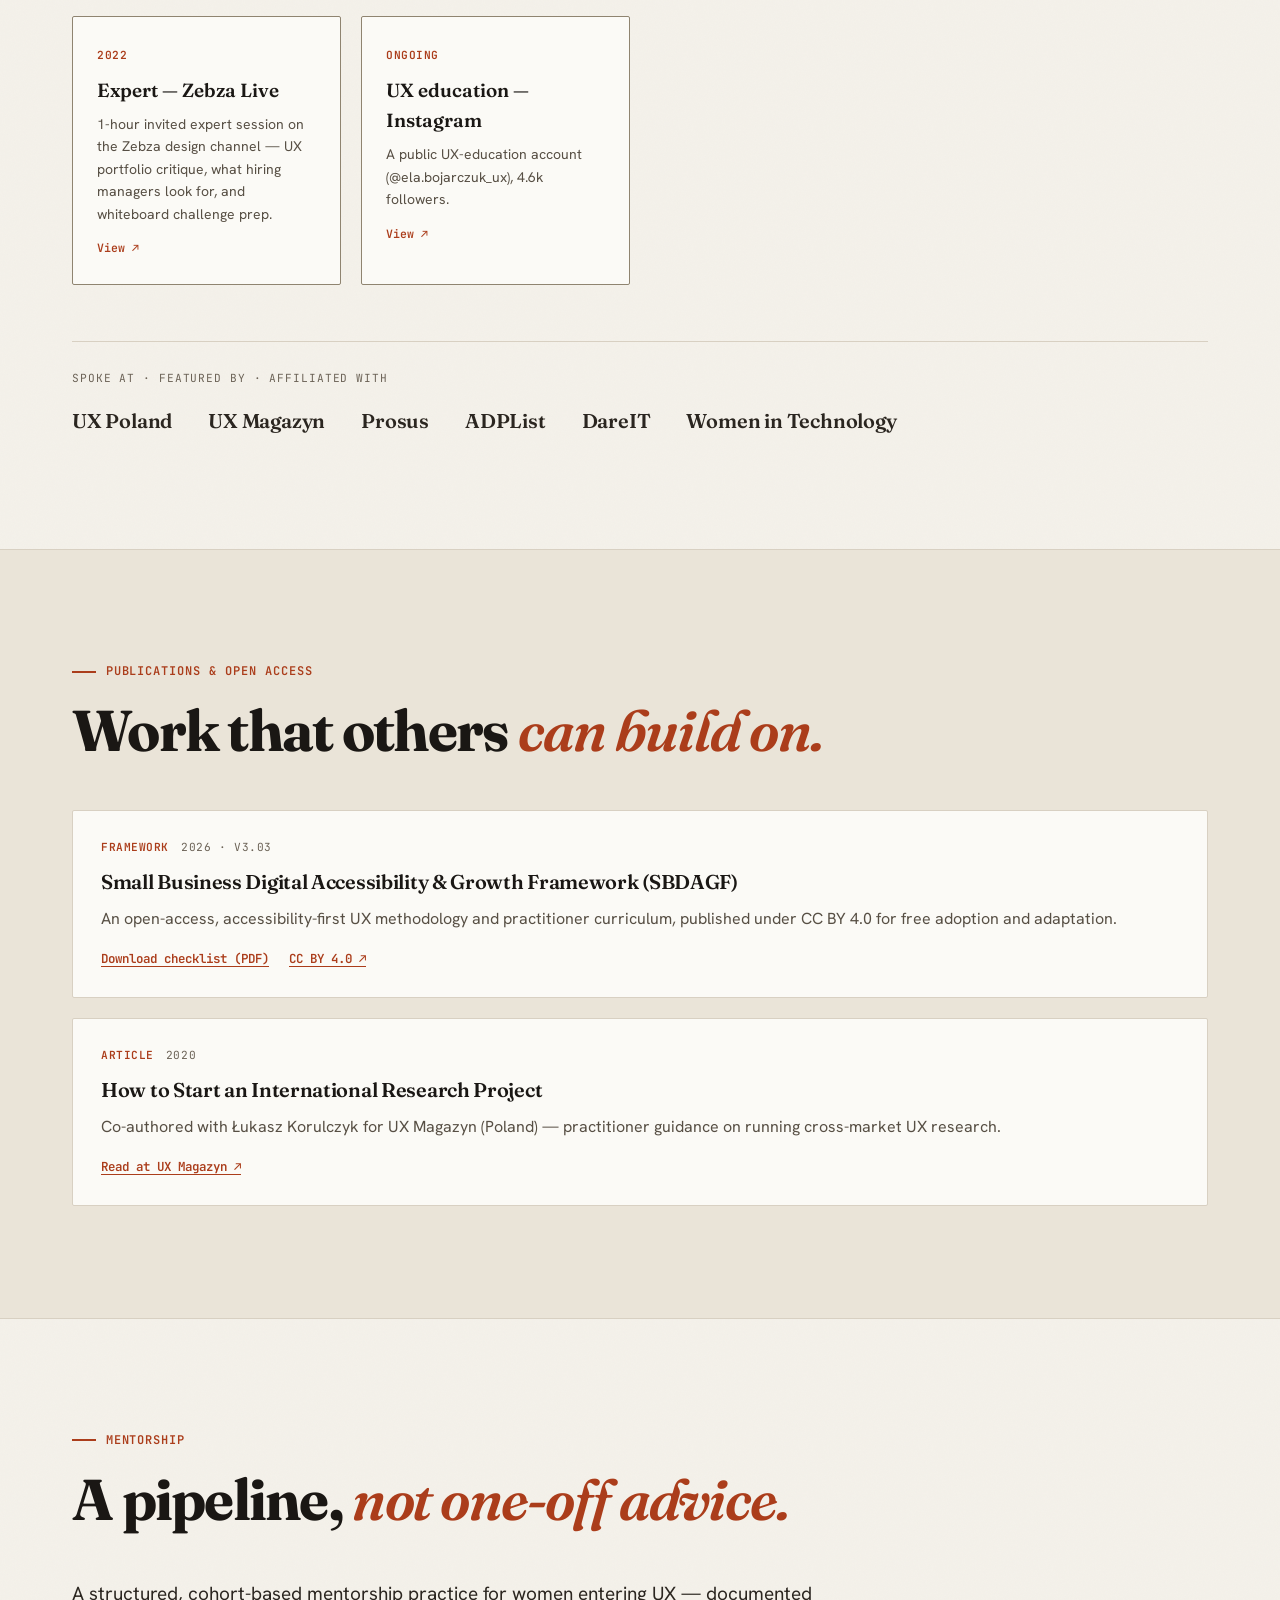
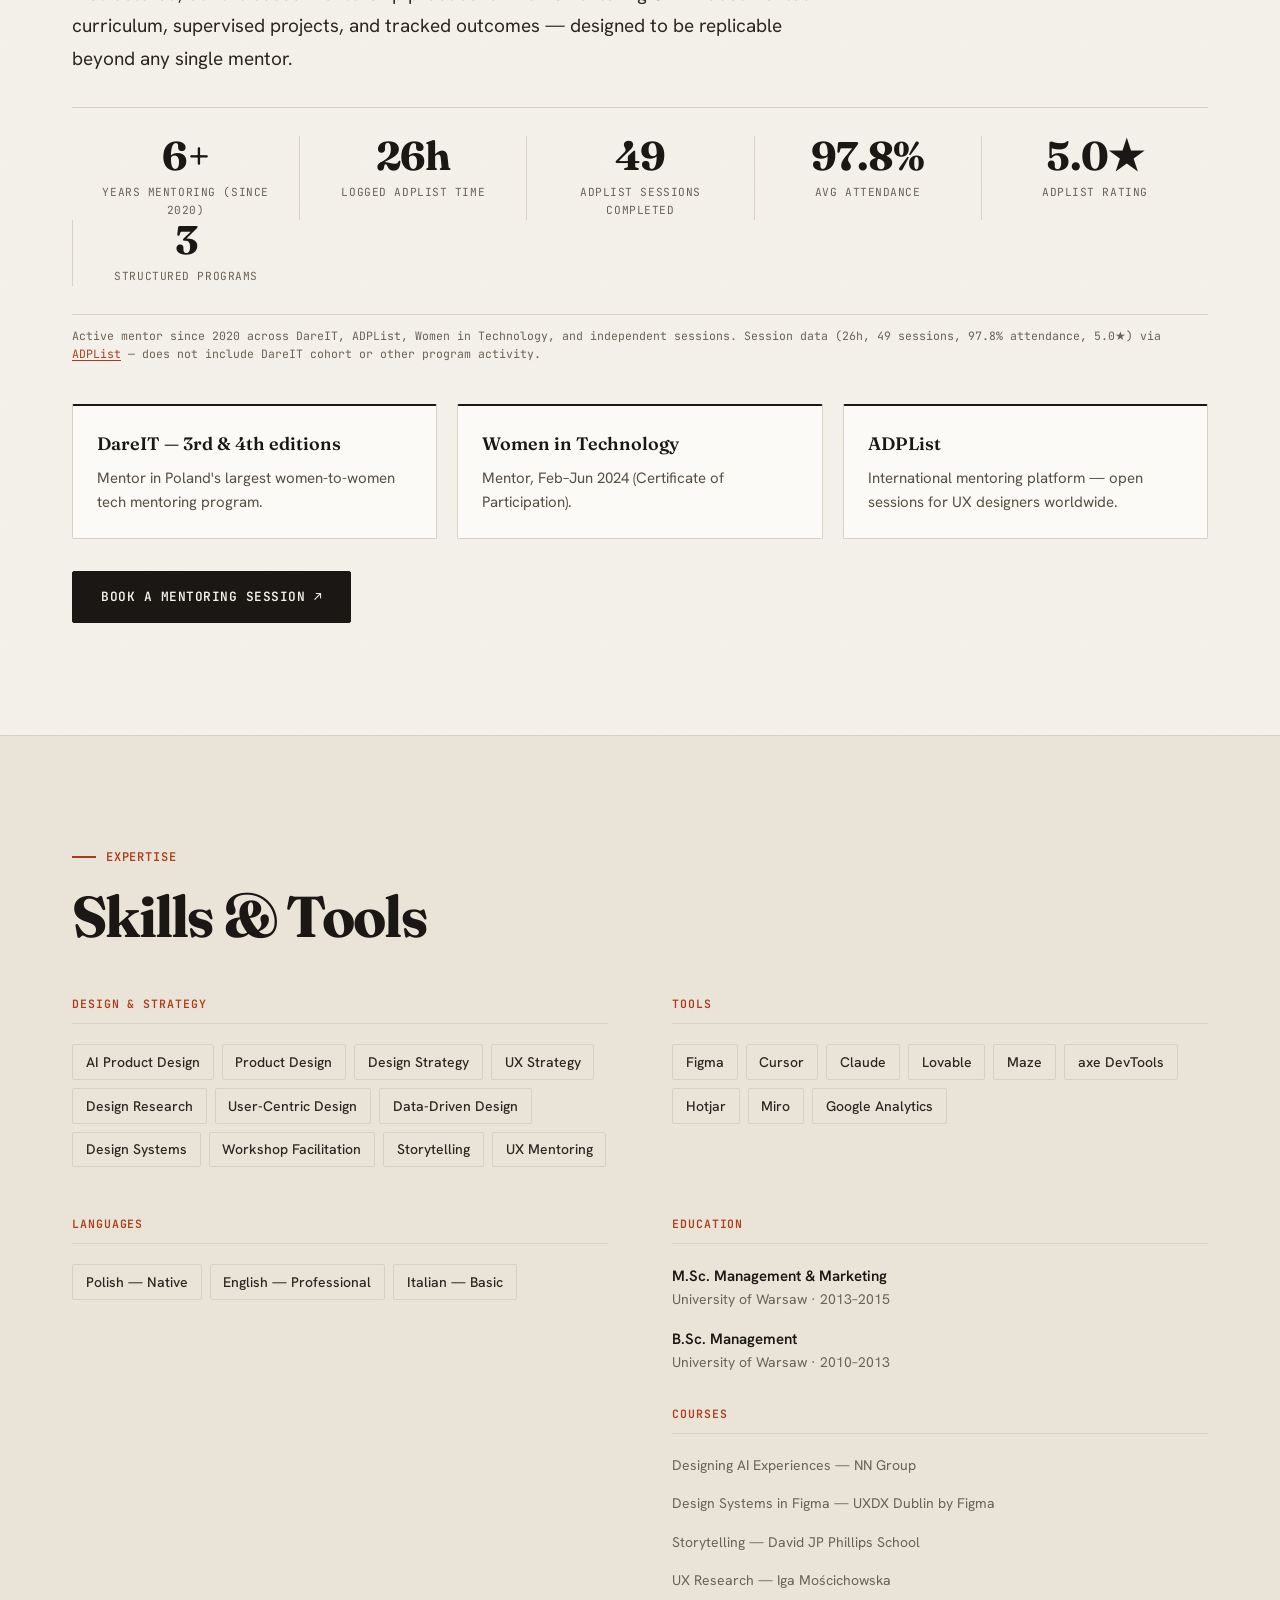
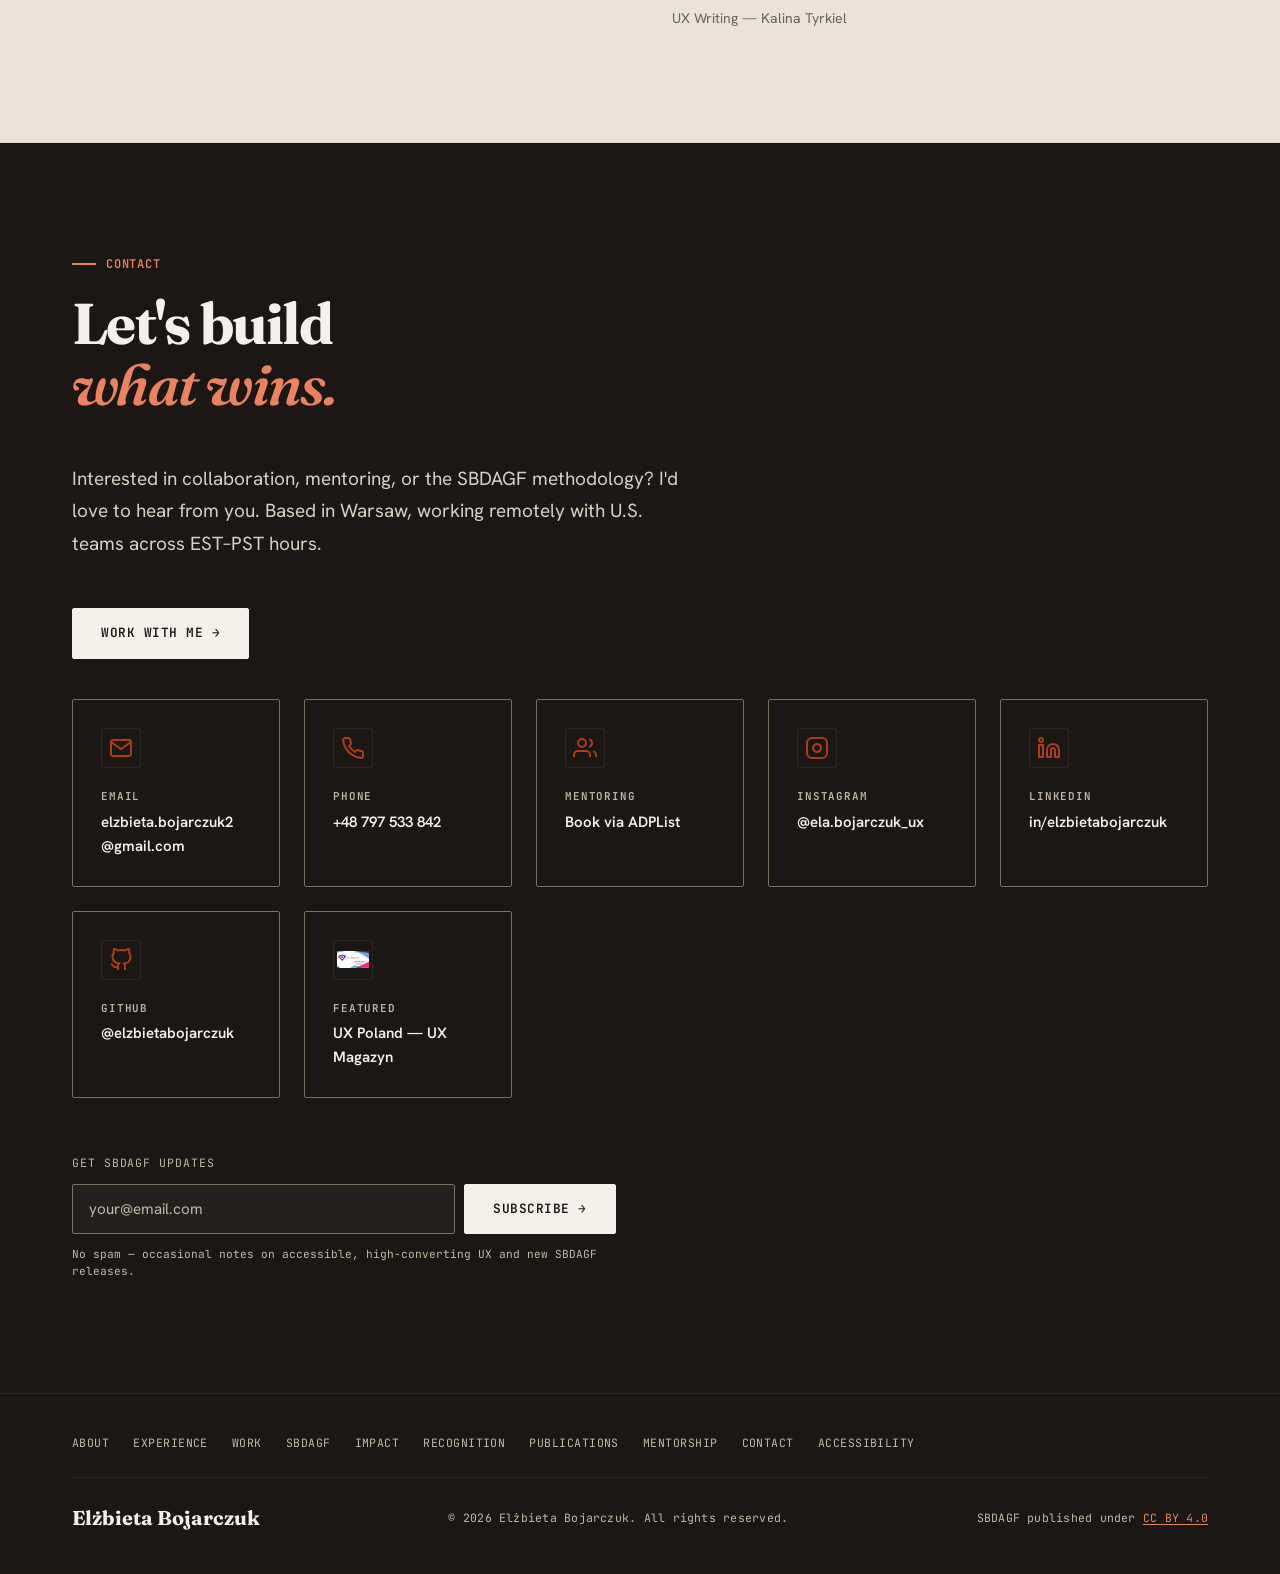
==== commit 7ab2f1e3: "PAYBACK: Polska→Poland, add American Express Group affiliation Co-Authored-By: Claude Sonnet 4.6 <no" ====
--- a/index.html
+++ b/index.html
@@ -281,16 +281,16 @@
             <div class="timeline-body">
               <div class="timeline-meta">
                 <span class="timeline-date">May 2015 — Aug 2016</span>
-                <span class="timeline-company">Loyalty Partner Polska (PAYBACK)</span>
+                <span class="timeline-company">Loyalty Partner Poland (PAYBACK) · American Express Group</span>
               </div>
               <h3 class="timeline-role">Web UX Specialist</h3>
-              <p>Started my design career as the sole UX designer on PAYBACK Poland — creating UX for mobile apps, landing pages, and the company website, collaborating closely with engineers to iteratively deliver new features.</p>
+              <p>As the sole UX designer for PAYBACK Poland (Loyalty Partner Poland, part of the American Express Group) — one of Europe's largest loyalty platforms — I owned the entire design surface: mobile apps, web, and landing pages. I shipped independently at speed, partnered directly with engineering, and delivered production-ready work across a multi-brand ecosystem serving millions of users.</p>
               <p class="achievement-label">Selected achievements</p>
               <ul class="achievement-list" aria-label="Key achievements">
-                <li>Contributed to <strong>~1,000,000 users activated</strong> across PAYBACK programs</li>
-                <li>Co-led the <strong>"PAYBACK news"</strong> platform (web + mobile)</li>
-                <li>Delivered UX across brand partners: BP, Orange, Allegro, LOT, Santander, Hyundai, Avon, mBank</li>
-                <li>Ran design-check reviews and shipped high-quality assets at multiple resolutions</li>
+                <li>Part of the team behind <strong>~1,000,000 user activations</strong> across PAYBACK loyalty programs</li>
+                <li>Co-led the <strong>PAYBACK News</strong> platform end-to-end (web + mobile)</li>
+                <li>Delivered UX across 8 major brand partners: <strong>BP, Orange, Allegro, LOT, Santander, Hyundai, Avon, mBank</strong></li>
+                <li>Maintained pixel-perfect quality standards across all resolutions — zero-defect design handoff</li>
               </ul>
             </div>
           </li>
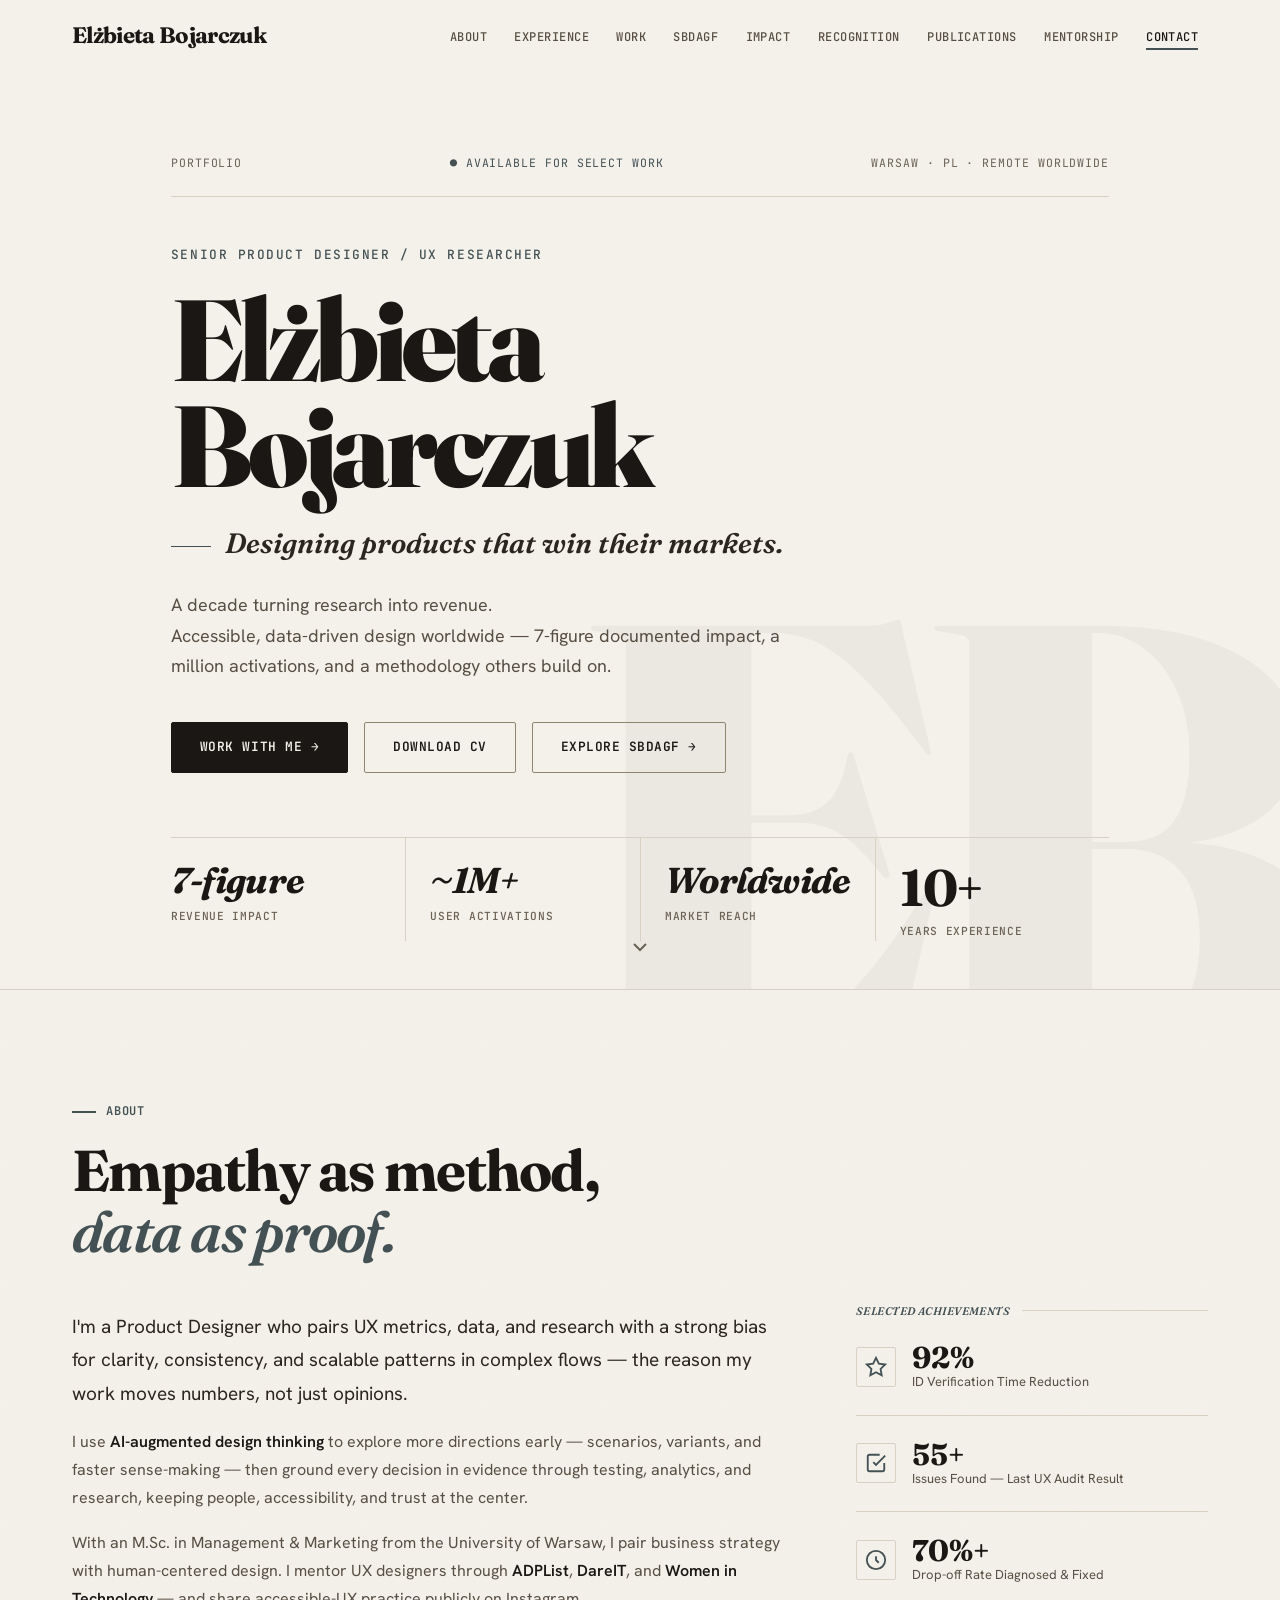
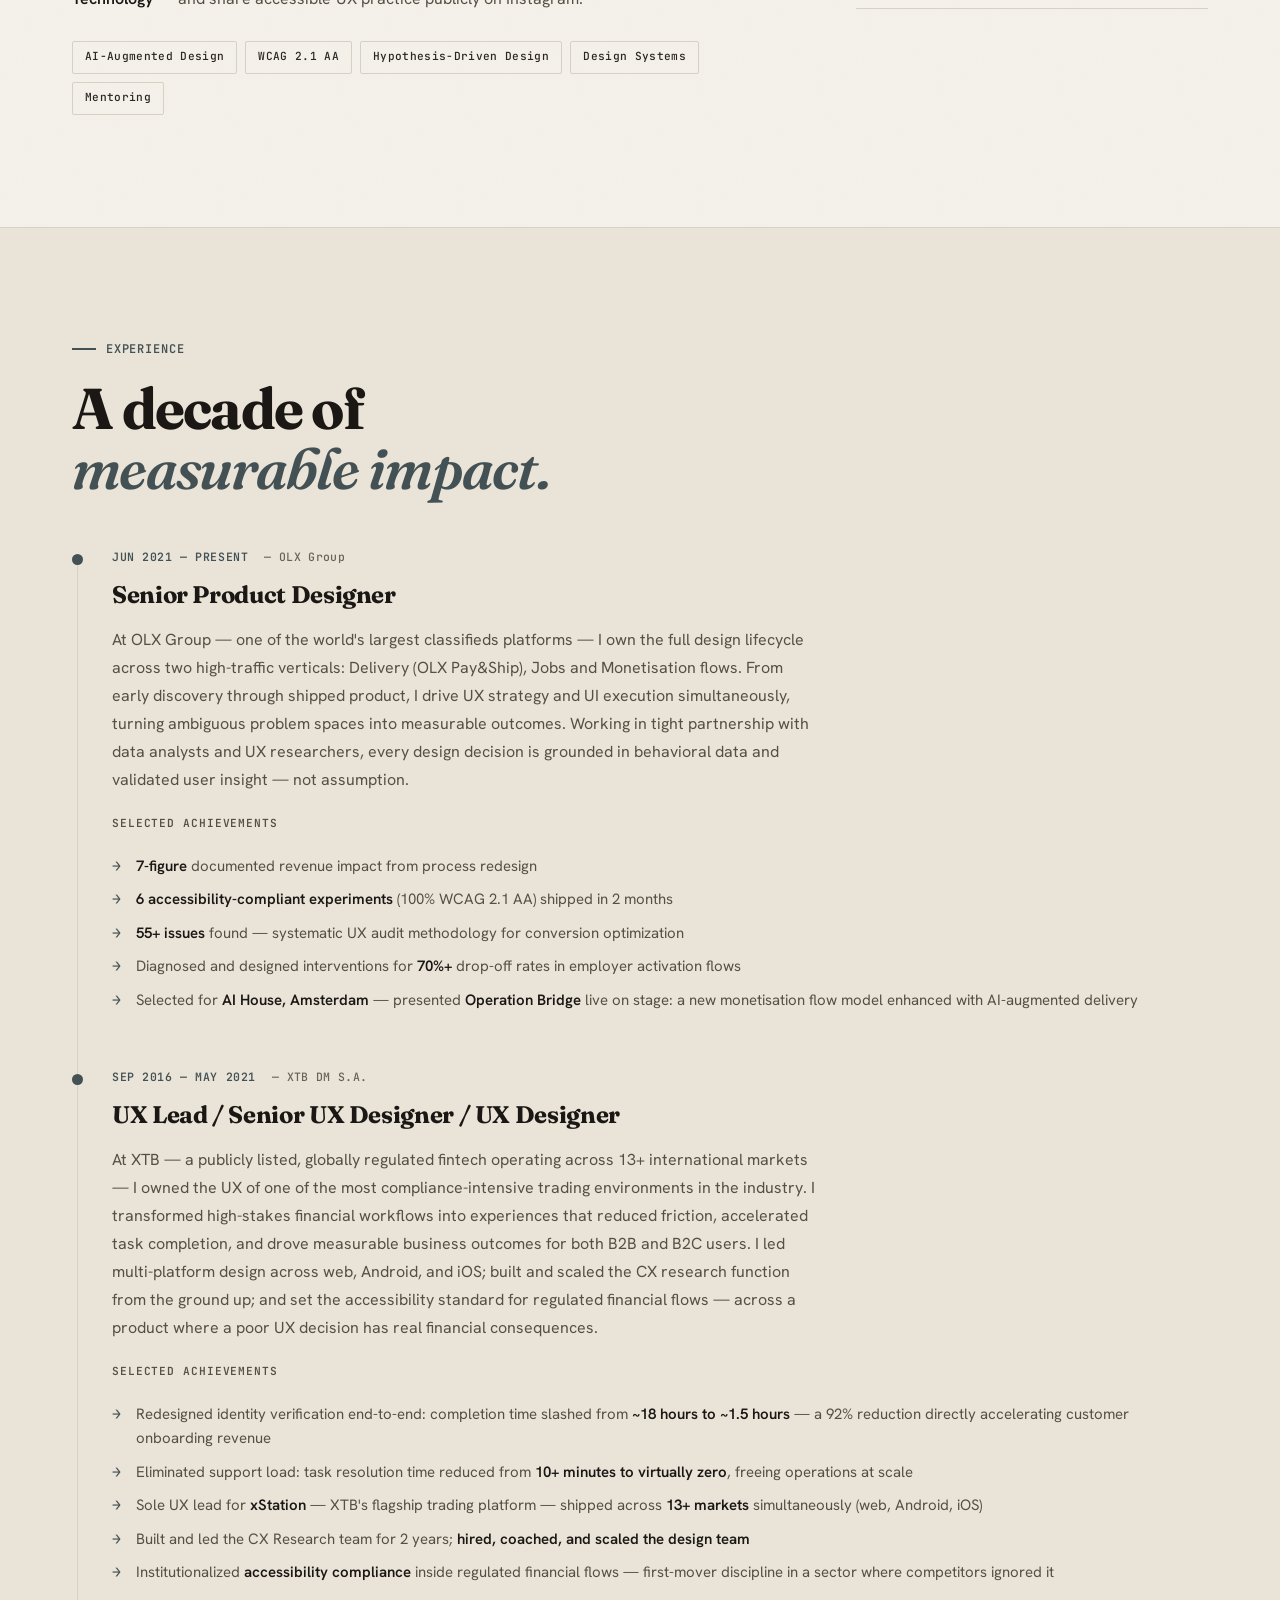
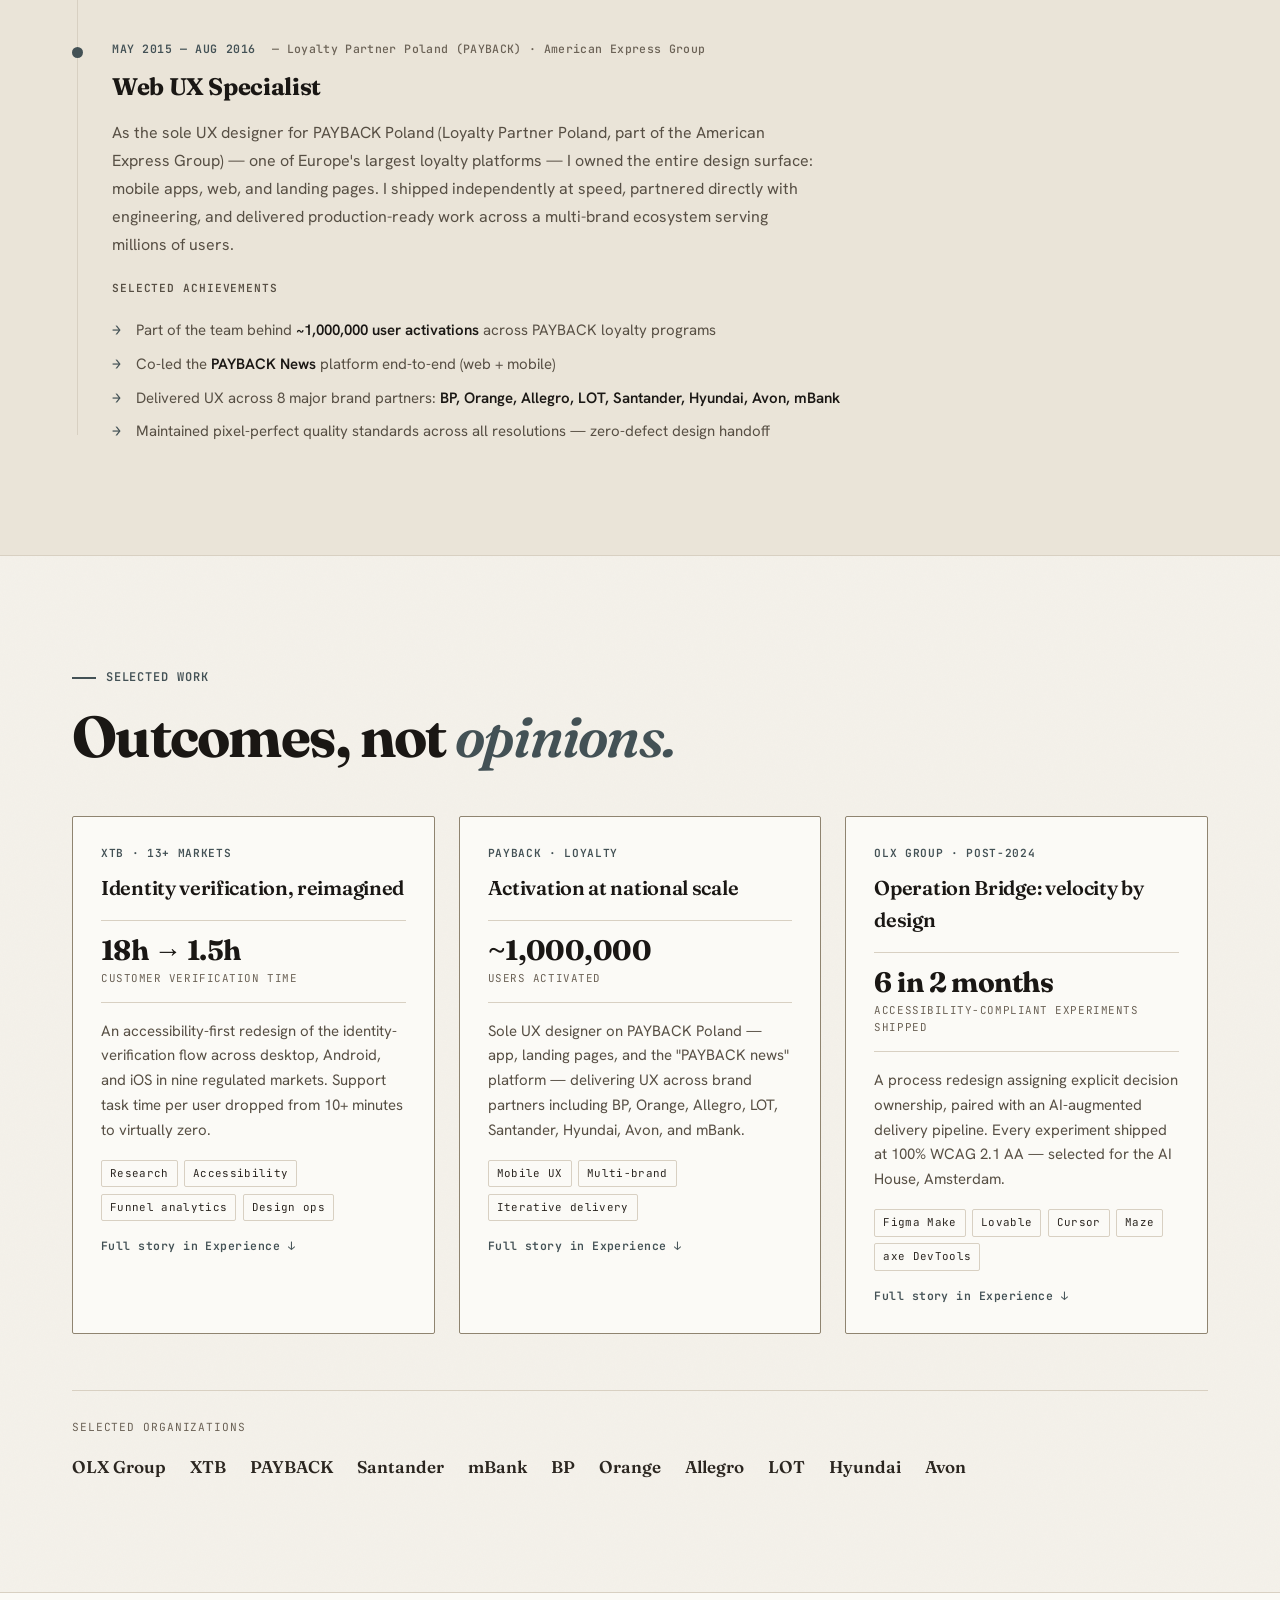
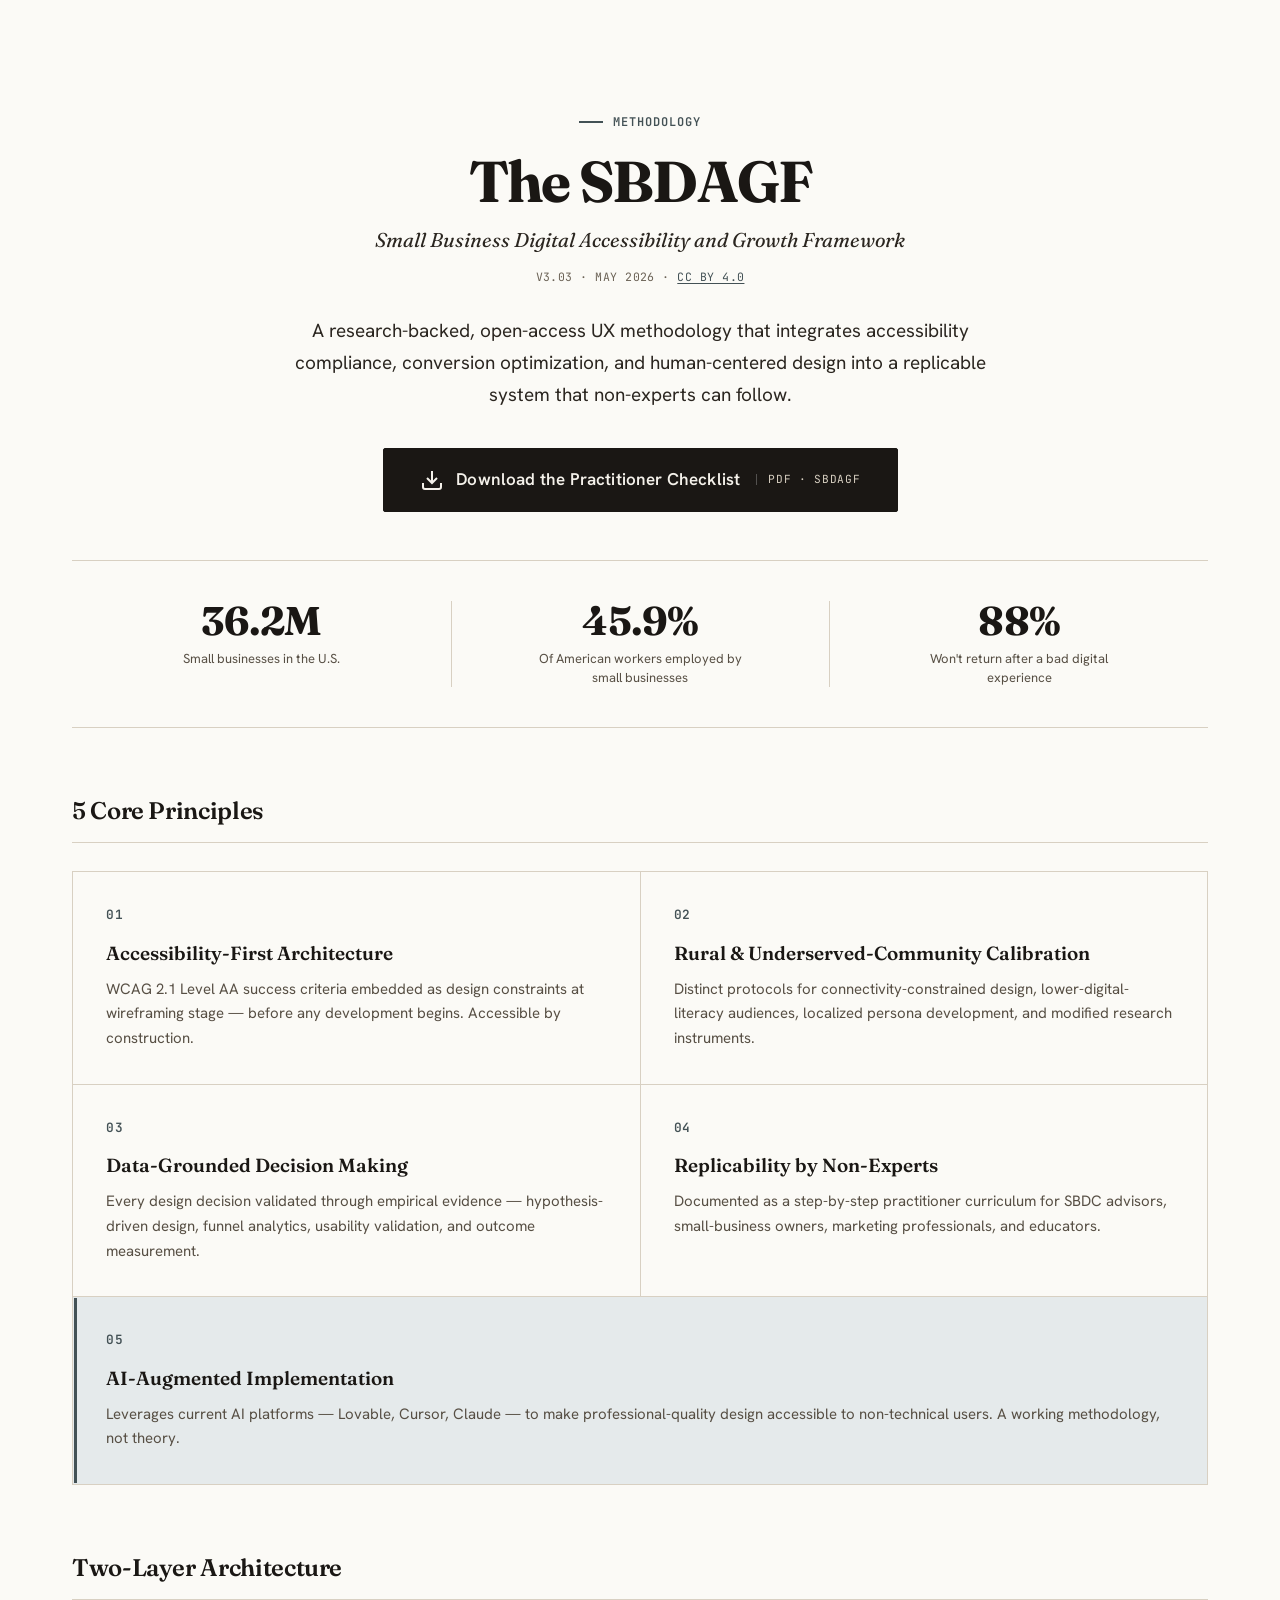
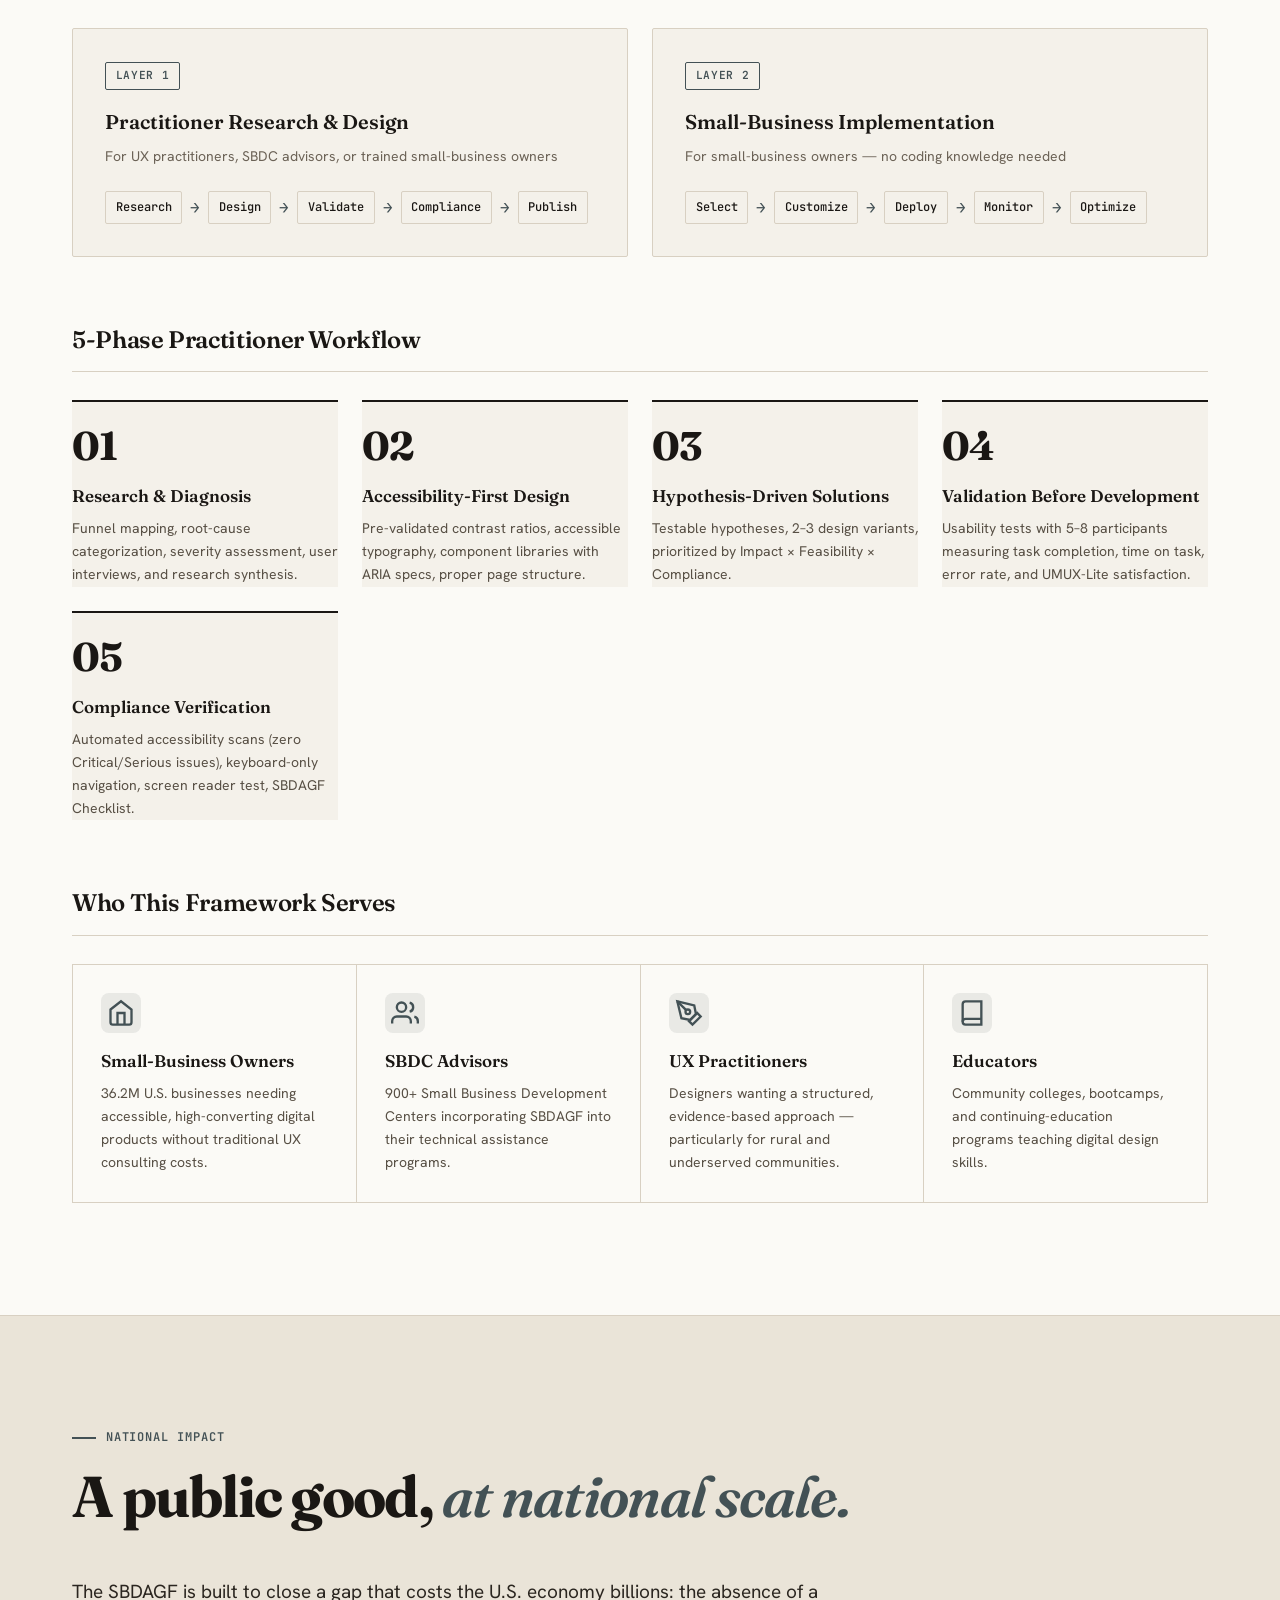
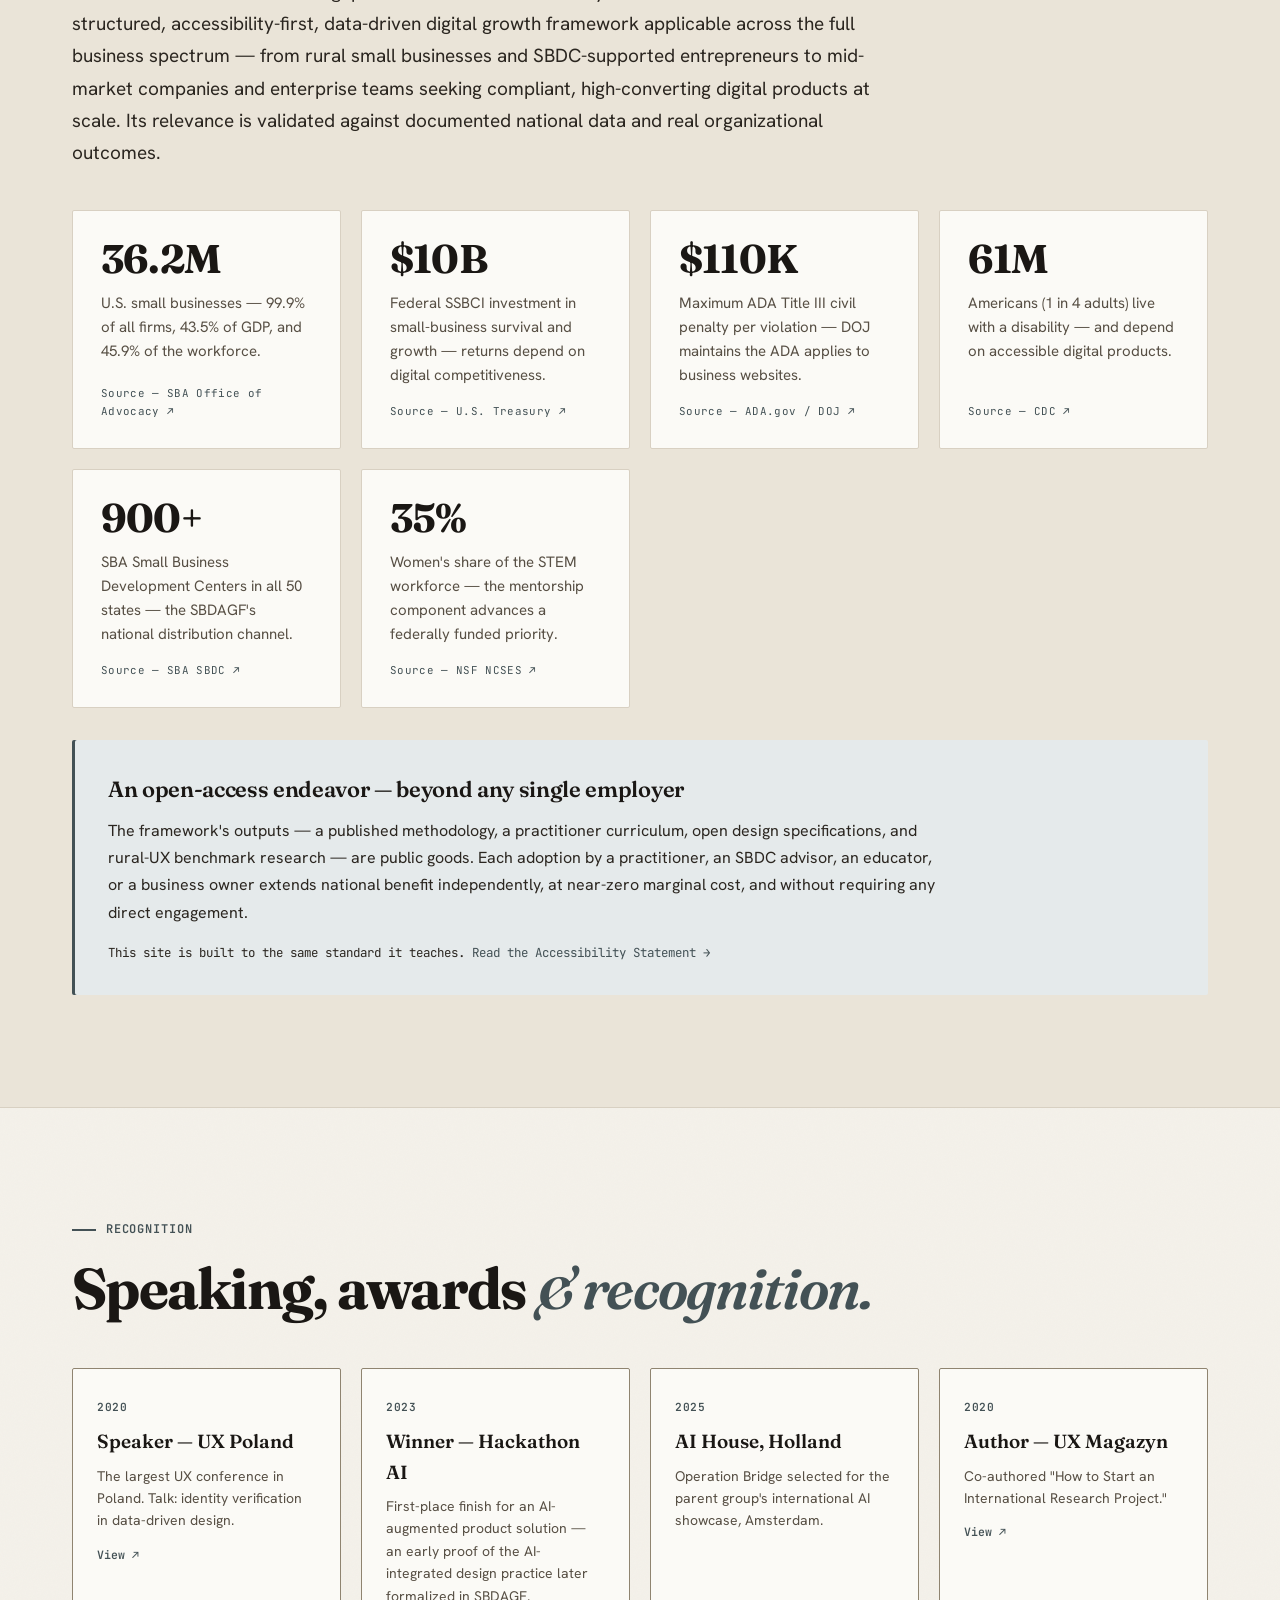
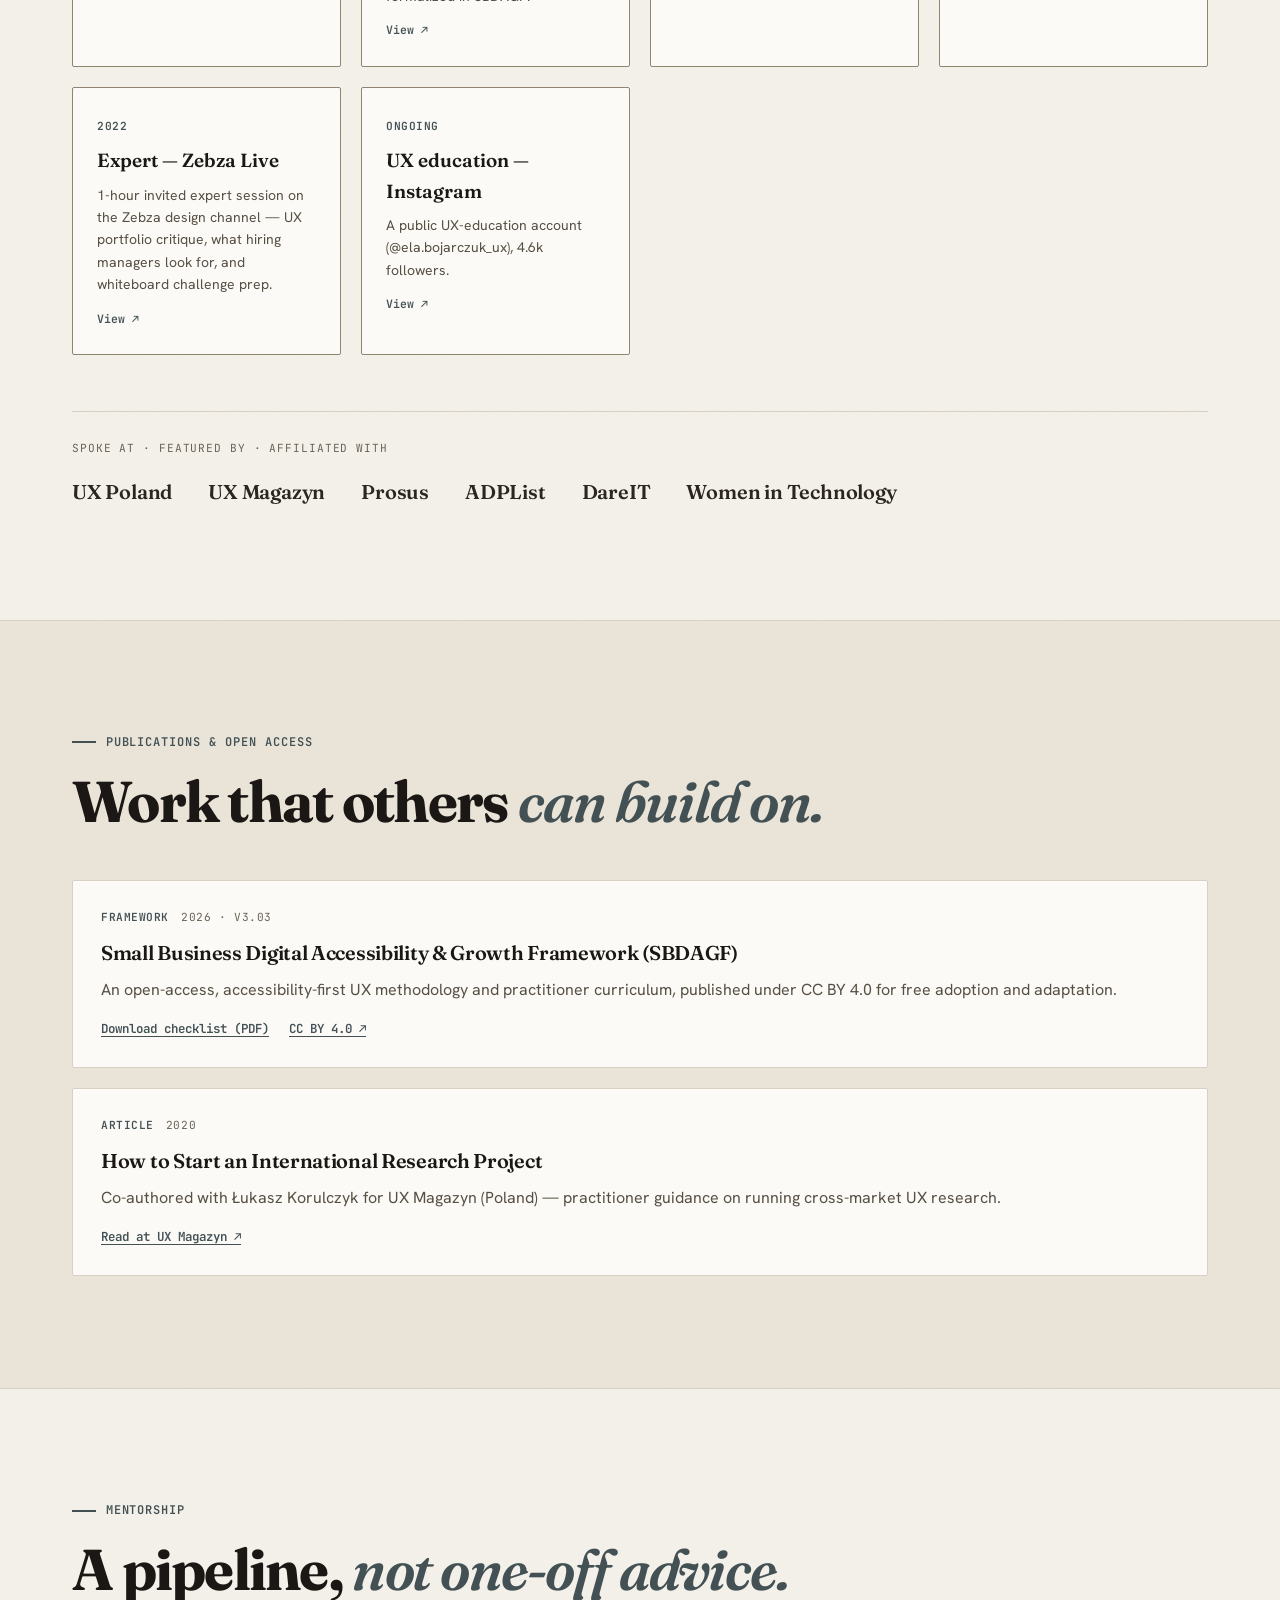
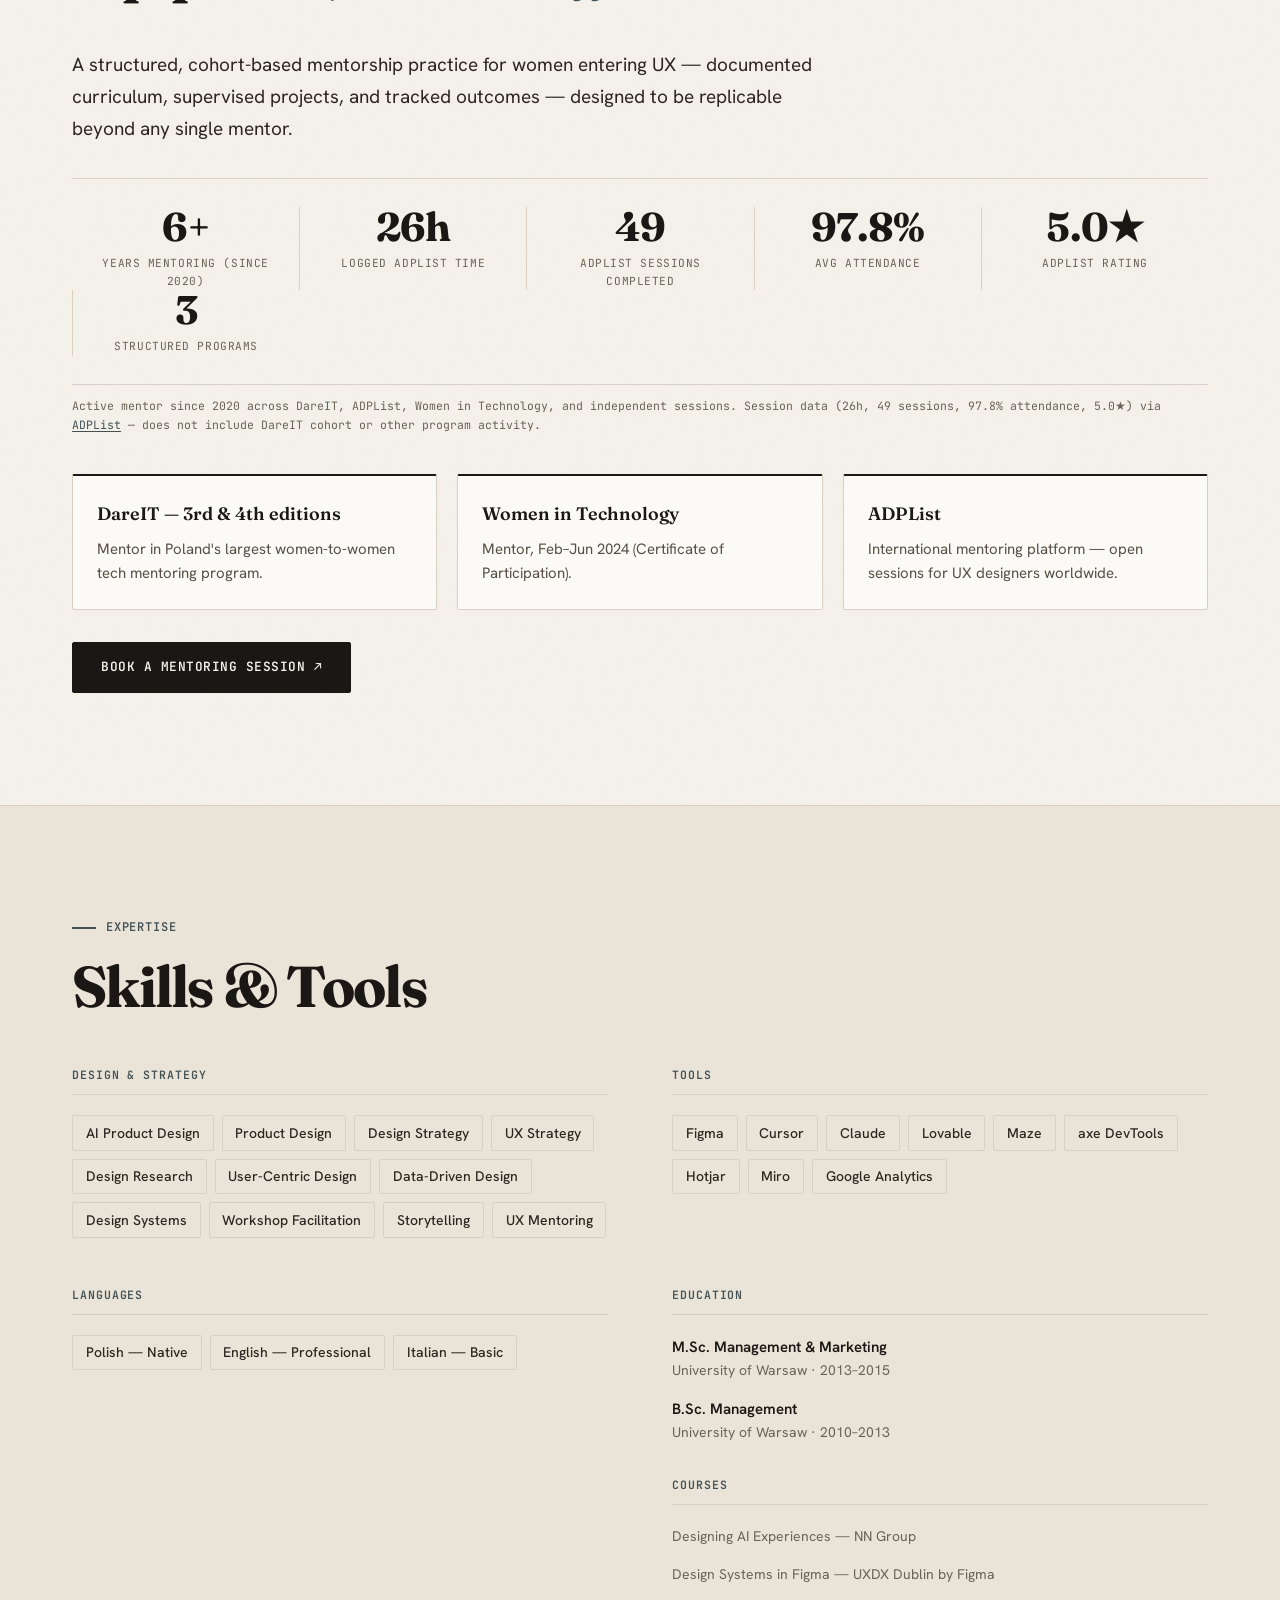
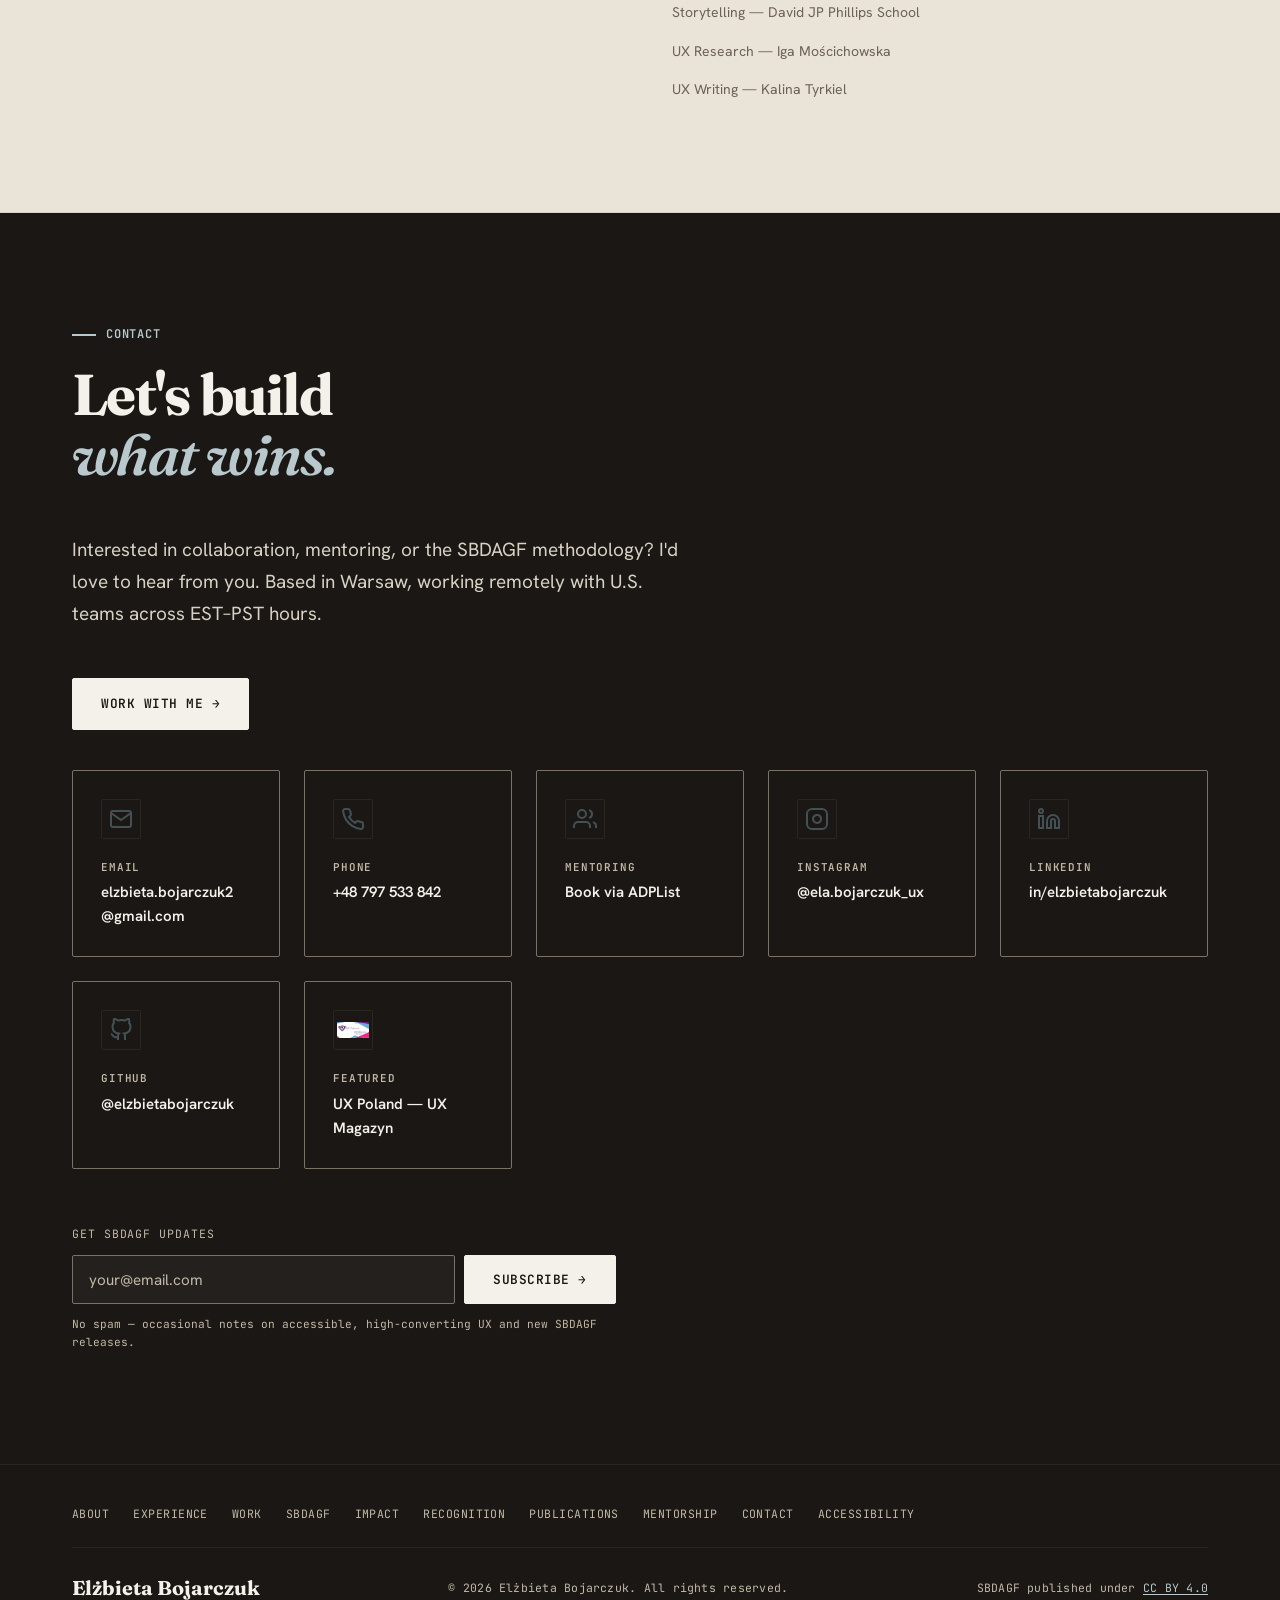
==== commit 2ffe1913: "Add Holland location to AI House recognition card Co-Authored-By: Claude Sonnet 4.6 <noreply@anthrop" ====
--- a/index.html
+++ b/index.html
@@ -415,7 +415,7 @@
           <article class="principle-card principle-card--accent reveal reveal--delay-1">
             <div class="principle-num" aria-hidden="true">05</div>
             <h4>AI-Augmented Implementation</h4>
-            <p>Leverages current AI platforms — Lovable, Cursor, Claude, v0, Bolt.new — to make professional-quality design accessible to non-technical users. A working methodology, not theory.</p>
+            <p>Leverages current AI platforms — Lovable, Cursor, Claude — to make professional-quality design accessible to non-technical users. A working methodology, not theory.</p>
           </article>
         </div>
 
@@ -515,7 +515,7 @@
       <div class="container">
         <div class="section-label reveal">National Impact</div>
         <h2 id="impact-heading" class="section-heading reveal">A public good, <em>at national scale.</em></h2>
-        <p class="lead impact-lead reveal">The SBDAGF is engineered for one purpose: to give the United States' small businesses — especially in rural and underserved communities — a cost-effective, accessibility-first path to compliant, high-converting digital products, disseminated through the federal SBDC network. Its importance is measured against documented national data.</p>
+        <p class="lead impact-lead reveal">The SBDAGF is built to close a gap that costs the U.S. economy billions: the absence of a structured, accessibility-first, data-driven digital growth framework applicable across the full business spectrum — from rural small businesses and SBDC-supported entrepreneurs to mid-market companies and enterprise teams seeking compliant, high-converting digital products at scale. Its relevance is validated against documented national data and real organizational outcomes.</p>
 
         <div class="impact-grid">
           <article class="impact-card reveal">
@@ -579,7 +579,7 @@
           </a>
           <div class="rec-card reveal reveal--delay-2">
             <span class="rec-year">2025</span>
-            <h3>AI House — Prosus HQ</h3>
+            <h3>AI House, Holland</h3>
             <p>Operation Bridge selected for the parent group's international AI showcase, Amsterdam.</p>
           </div>
           <a class="rec-card reveal" href="https://uxmagazyn.pl/produkt/numer-4/" target="_blank" rel="noopener noreferrer">
--- a/style.css
+++ b/style.css
@@ -19,10 +19,13 @@
   --c-rule-on-ink: #7c7264;  /* AA 3:1 on ink */
   --c-rule-soft: #e6dfd2;
 
-  --c-accent:    #ab3d1b;   /* AA: ~5.2:1 on cream */
-  --c-accent-h:  #8c3015;
-  --c-accent-on-ink: #e8825f; /* AA on ink backgrounds */
-  --c-accent-wash: #f0e2d6;
+  --c-accent:    #435155;   /* Narragansett Green HC-157 — AA ~6.8:1 on cream */
+  --c-accent-h:  #364348;
+  --c-accent-on-ink: #b8c8cc; /* light teal, AA on ink backgrounds */
+  --c-accent-wash: #e5eaeb;   /* light teal wash */
+  --c-narragansett:   #435155;   /* BM Narragansett Green HC-157 */
+  --c-narragansett-h: #364348;
+  --c-raindance:      #a7b3aa;   /* BM Raindance 1572 */
 
   --ff-display: 'Fraunces', Georgia, 'Times New Roman', serif;
   --ff-body:    'Hanken Grotesk', -apple-system, BlinkMacSystemFont, 'Segoe UI', sans-serif;
@@ -89,7 +92,7 @@
 
 /* ── Focus ── */
 *:focus-visible {
-  outline: 2px solid var(--c-accent);
+  outline: 2px solid var(--c-narragansett);
   outline-offset: 3px;
   border-radius: var(--r-sm);
 }
@@ -131,7 +134,7 @@
   text-decoration: none;
   transition: color 0.2s;
 }
-.nav-logo:hover { color: var(--c-accent); }
+.nav-logo:hover { color: var(--c-narragansett); }
 
 .nav-links {
   display: flex;
@@ -310,7 +313,9 @@
 .stat-card {
   padding: 1.5rem 1.5rem 0;
   border-left: 1px solid var(--c-rule);
-}
+  transition: background 0.25s;
+}
+.stat-card:hover { background: rgba(67, 81, 85, 0.04); }
 .stat-card:first-child { border-left: none; padding-left: 0; }
 
 .stat-number {
@@ -355,7 +360,7 @@
   transition: color 0.2s;
   z-index: 1;
 }
-.scroll-hint:hover { color: var(--c-accent); }
+.scroll-hint:hover { color: var(--c-narragansett); }
 
 @keyframes bounce {
   0%, 100% { transform: translateX(-50%) translateY(0); }
@@ -378,6 +383,7 @@
   text-decoration: none;
   border: 1.5px solid var(--c-ink);
   cursor: pointer;
+  position: relative;
   transition: background 0.22s var(--ease-smooth), color 0.22s, border-color 0.22s, transform 0.22s;
   min-height: 44px;
   white-space: nowrap;
@@ -387,8 +393,8 @@
   color: var(--c-bg);
 }
 .btn-primary:hover, .btn-primary:focus-visible {
-  background: var(--c-accent);
-  border-color: var(--c-accent);
+  background: var(--c-narragansett);
+  border-color: var(--c-narragansett);
   transform: translateY(-2px);
 }
 .btn-outline {
@@ -397,8 +403,8 @@
   border-color: var(--c-rule-strong);
 }
 .btn-outline:hover, .btn-outline:focus-visible {
-  border-color: var(--c-accent);
-  color: var(--c-accent);
+  border-color: var(--c-raindance);
+  color: var(--c-narragansett);
   transform: translateY(-2px);
 }
 
@@ -516,10 +522,18 @@
   grid-template-rows: auto auto;
   column-gap: 1rem;
   align-items: center;
-  transition: padding-left 0.25s var(--ease-smooth);
+  transition: padding-left 0.25s var(--ease-smooth), border-top-color 0.25s;
+}
+.highlight-card--labeled {
+  grid-template-rows: auto auto auto;
+  position: relative;
+  padding-top: 2rem;
+}
+.highlight-card--labeled .highlight-icon {
+  grid-row: span 3;
 }
 .about-highlights .highlight-card:last-child { border-bottom: 1px solid var(--c-rule); }
-.highlight-card:hover { padding-left: 0.5rem; }
+.highlight-card:hover { padding-left: 0.5rem; border-top-color: var(--c-raindance); }
 
 .highlight-icon {
   grid-row: span 2;
@@ -538,6 +552,22 @@
   font-size: 1.875rem;
   font-weight: 700;
   color: var(--c-ink);
+  line-height: 1;
+}
+.highlight-label {
+  position: absolute;
+  top: 0;
+  left: 0;
+  transform: translateY(-50%);
+  background: var(--c-bg);
+  padding-right: 0.75rem;
+  font-family: var(--ff-display);
+  font-style: italic;
+  font-size: 0.6875rem;
+  font-weight: 600;
+  letter-spacing: 0.04em;
+  text-transform: uppercase;
+  color: var(--c-accent);
   line-height: 1;
 }
 .highlight-text {
@@ -565,13 +595,18 @@
 .timeline-item {
   position: relative;
   padding-bottom: 3.5rem;
-}
+  transition: padding-left 0.3s var(--ease-smooth);
+}
+.timeline-item:hover { padding-left: 0.5rem; }
+.timeline-item:hover .timeline-dot { background: var(--c-narragansett); border-color: var(--c-narragansett); }
+.timeline-item:hover .timeline-role { color: var(--c-narragansett); }
 .timeline-item:last-child { padding-bottom: 0; }
 
 .timeline-dot {
   position: absolute;
   left: -2.5rem;
   top: 0.4rem;
+  transition: background 0.3s, border-color 0.3s;
   width: 11px;
   height: 11px;
   background: var(--c-accent);
@@ -611,6 +646,7 @@
   font-family: var(--ff-display);
   font-size: 1.5rem;
   font-weight: 700;
+  transition: color 0.3s;
   letter-spacing: -0.015em;
   color: var(--c-ink);
   margin-bottom: 0.75rem;
@@ -702,13 +738,14 @@
   background: var(--c-ink);
   border: 1.5px solid var(--c-ink);
   border-radius: var(--r-sm);
+  position: relative;
   min-height: 56px;
   transition: background 0.25s var(--ease-smooth), border-color 0.25s, transform 0.25s var(--ease-smooth);
 }
 .pdf-download:hover,
 .pdf-download:focus-visible {
-  background: var(--c-accent);
-  border-color: var(--c-accent);
+  background: var(--c-narragansett);
+  border-color: var(--c-narragansett);
   transform: translateY(-2px);
 }
 
@@ -718,11 +755,6 @@
   width: 24px;
   height: 24px;
   display: block;
-}
-.pdf-download:hover .pdf-download-icon { animation: nudge-down 0.6s var(--ease-smooth); }
-@keyframes nudge-down {
-  0%, 100% { transform: translateY(0); }
-  50% { transform: translateY(3px); }
 }
 
 .pdf-download-label {
@@ -793,17 +825,18 @@
 
 .principle-card {
   background: var(--c-surface);
+  border: 1px solid transparent;
   padding: 2rem;
-  transition: background 0.25s;
+  transition: background 0.25s, border-color 0.25s, transform 0.25s var(--ease-smooth);
   position: relative;
 }
-.principle-card:hover { background: var(--c-bg); }
+.principle-card:hover { background: var(--c-bg); border-color: var(--c-raindance); transform: translateY(-2px); }
 
 .principle-card--accent {
   background: var(--c-accent-wash);
   box-shadow: inset 3px 0 0 var(--c-accent);
 }
-.principle-card--accent:hover { background: #ecdccc; }
+.principle-card--accent:hover { background: var(--c-accent-wash); border-color: var(--c-raindance); }
 .principle-card--accent h4 { color: var(--c-ink); }
 .principle-card--accent p { color: var(--c-muted); }
 
@@ -907,7 +940,7 @@
   padding: 1.5rem 0 0;
   transition: border-color 0.25s;
 }
-.phase-card:hover { border-color: var(--c-accent); }
+.phase-card:hover { border-color: var(--c-raindance); }
 
 .phase-num {
   font-family: var(--ff-display);
@@ -919,7 +952,7 @@
   margin-bottom: 1rem;
   letter-spacing: -0.02em;
 }
-.phase-card:hover .phase-num { color: var(--c-accent); }
+.phase-card:hover .phase-num { color: var(--c-narragansett); }
 
 .phase-card h4 {
   font-family: var(--ff-display);
@@ -946,9 +979,9 @@
 .audience-card {
   background: var(--c-surface);
   padding: 1.75rem;
-  transition: background 0.25s;
-}
-.audience-card:hover { background: var(--c-bg); }
+  transition: background 0.25s, transform 0.25s var(--ease-smooth);
+}
+.audience-card:hover { background: var(--c-bg); transform: translateY(-3px); }
 
 .audience-icon {
   display: flex;
@@ -1012,7 +1045,7 @@
   transition: border-color 0.2s, color 0.2s, background 0.2s;
 }
 .tag-list li:hover {
-  border-color: var(--c-ink);
+  border-color: var(--c-narragansett);
   background: var(--c-ink);
   color: var(--c-bg);
 }
@@ -1087,7 +1120,7 @@
   transition: border-color 0.25s, transform 0.25s var(--ease-smooth), background 0.25s;
 }
 .contact-card:hover, .contact-card:focus-visible {
-  border-color: var(--c-accent);
+  border-color: var(--c-raindance);
   background: var(--c-ink-soft);
   transform: translateY(-3px);
 }
@@ -1104,7 +1137,7 @@
   margin-bottom: 1rem;
   transition: border-color 0.25s;
 }
-.contact-card:hover .contact-icon-wrap { border-color: var(--c-accent); }
+.contact-card:hover .contact-icon-wrap { border-color: var(--c-raindance); }
 
 .contact-logo {
   width: 100%;
@@ -1164,7 +1197,7 @@
   text-decoration: underline;
   text-underline-offset: 2px;
 }
-.footer-note a:hover { color: #f3a486; }
+.footer-note a:hover { color: var(--c-accent-on-ink); }
 
 /* ══ CASE STUDIES ════════════════════════ */
 
@@ -1182,7 +1215,7 @@
   padding: 1.75rem;
   transition: border-color 0.25s, transform 0.25s var(--ease-smooth);
 }
-.case-card:hover { border-color: var(--c-ink); transform: translateY(-3px); }
+.case-card:hover { border-color: var(--c-narragansett); transform: translateY(-3px); }
 .case-tag {
   font-family: var(--ff-mono);
   font-size: 0.7rem;
@@ -1293,7 +1326,9 @@
   padding: 1.75rem;
   display: flex;
   flex-direction: column;
-}
+  transition: border-color 0.25s, transform 0.25s var(--ease-smooth);
+}
+.impact-card:hover { border-color: var(--c-raindance); transform: translateY(-2px); }
 .impact-num {
   font-family: var(--ff-display);
   font-size: 2.5rem;
@@ -1356,7 +1391,7 @@
   color: inherit;
   transition: border-color 0.25s, transform 0.25s var(--ease-smooth);
 }
-a.rec-card:hover, a.rec-card:focus-visible { border-color: var(--c-accent); transform: translateY(-3px); }
+a.rec-card:hover, a.rec-card:focus-visible { border-color: var(--c-raindance); transform: translateY(-3px); }
 .rec-year {
   font-family: var(--ff-mono);
   font-size: 0.7rem;
@@ -1418,7 +1453,9 @@
   border: 1px solid var(--c-rule);
   border-radius: var(--r-sm);
   padding: 1.75rem;
-}
+  transition: border-color 0.25s, transform 0.25s var(--ease-smooth);
+}
+.pub-item:hover { border-color: var(--c-raindance); transform: translateY(-2px); }
 .pub-meta {
   display: flex;
   gap: 0.75rem;
@@ -1449,7 +1486,7 @@
   text-decoration: underline;
   text-underline-offset: 3px;
 }
-.pub-link:hover, .pub-link:focus-visible { color: var(--c-accent-h); }
+.pub-link:hover, .pub-link:focus-visible { color: var(--c-narragansett); }
 
 .cite-block {
   margin-top: 2rem;
@@ -1500,7 +1537,7 @@
   transition: background 0.2s, border-color 0.2s;
 }
 .cite-copy-btn:hover { background: rgba(255,255,255,0.12); border-color: rgba(255,255,255,0.5); }
-.cite-copy-btn.copied { color: var(--c-accent); border-color: var(--c-accent); }
+.cite-copy-btn.copied { color: var(--c-accent-on-ink); border-color: var(--c-accent-on-ink); }
 
 /* ══ MENTORSHIP ══════════════════════════ */
 
@@ -1551,7 +1588,9 @@
   border-radius: var(--r-sm);
   border-top: 2px solid var(--c-ink);
   padding: 1.5rem;
-}
+  transition: border-color 0.25s, transform 0.25s var(--ease-smooth);
+}
+.mentor-card:hover { border-color: var(--c-raindance); transform: translateY(-2px); }
 .mentor-card h3 {
   font-family: var(--ff-display);
   font-size: 1.125rem;
@@ -1830,7 +1869,7 @@
   cursor: pointer;
   border-radius: var(--r-sm);
 }
-.modal-close:hover { color: var(--c-accent); }
+.modal-close:hover { color: var(--c-narragansett); }
 .modal-kicker {
   font-family: var(--ff-mono);
   font-size: 0.72rem;
@@ -1924,12 +1963,52 @@
   transition: opacity 0.25s var(--ease-smooth), transform 0.25s var(--ease-smooth), background 0.2s;
 }
 .to-top.visible { opacity: 1; visibility: visible; transform: none; }
-.to-top:hover, .to-top:focus-visible { background: var(--c-accent); }
+.to-top:hover, .to-top:focus-visible { background: var(--c-narragansett); }
 @media (max-width: 48rem) {
   .to-top {
     right: max(1rem, env(safe-area-inset-right));
     bottom: max(1rem, env(safe-area-inset-bottom));
   }
+}
+
+/* ══ INTERACTIVE ENHANCEMENTS ════════════ */
+
+.scroll-progress {
+  position: fixed;
+  top: 0;
+  left: 0;
+  height: 2px;
+  width: 0%;
+  background: var(--c-narragansett);
+  z-index: 9999;
+  pointer-events: none;
+  transition: width 0.08s linear;
+}
+
+
+.sparkle-particle {
+  position: fixed;
+  border-radius: 50%;
+  pointer-events: none;
+  z-index: 99999;
+  transform: translate(-50%, -50%);
+  animation: sparkle-burst 0.6s ease-out forwards;
+}
+@keyframes sparkle-burst {
+  0%   { transform: translate(-50%, -50%) scale(1);   opacity: 1; }
+  100% { transform: translate(calc(-50% + var(--dx)), calc(-50% + var(--dy))) scale(0); opacity: 0; }
+}
+
+.ripple {
+  position: absolute;
+  border-radius: 50%;
+  background: rgba(255, 255, 255, 0.28);
+  pointer-events: none;
+  animation: ripple-expand 0.55s ease-out forwards;
+}
+@keyframes ripple-expand {
+  from { transform: scale(0); opacity: 1; }
+  to   { transform: scale(2.8); opacity: 0; }
 }
 
 /* ══ PRINT ═══════════════════════════════ */
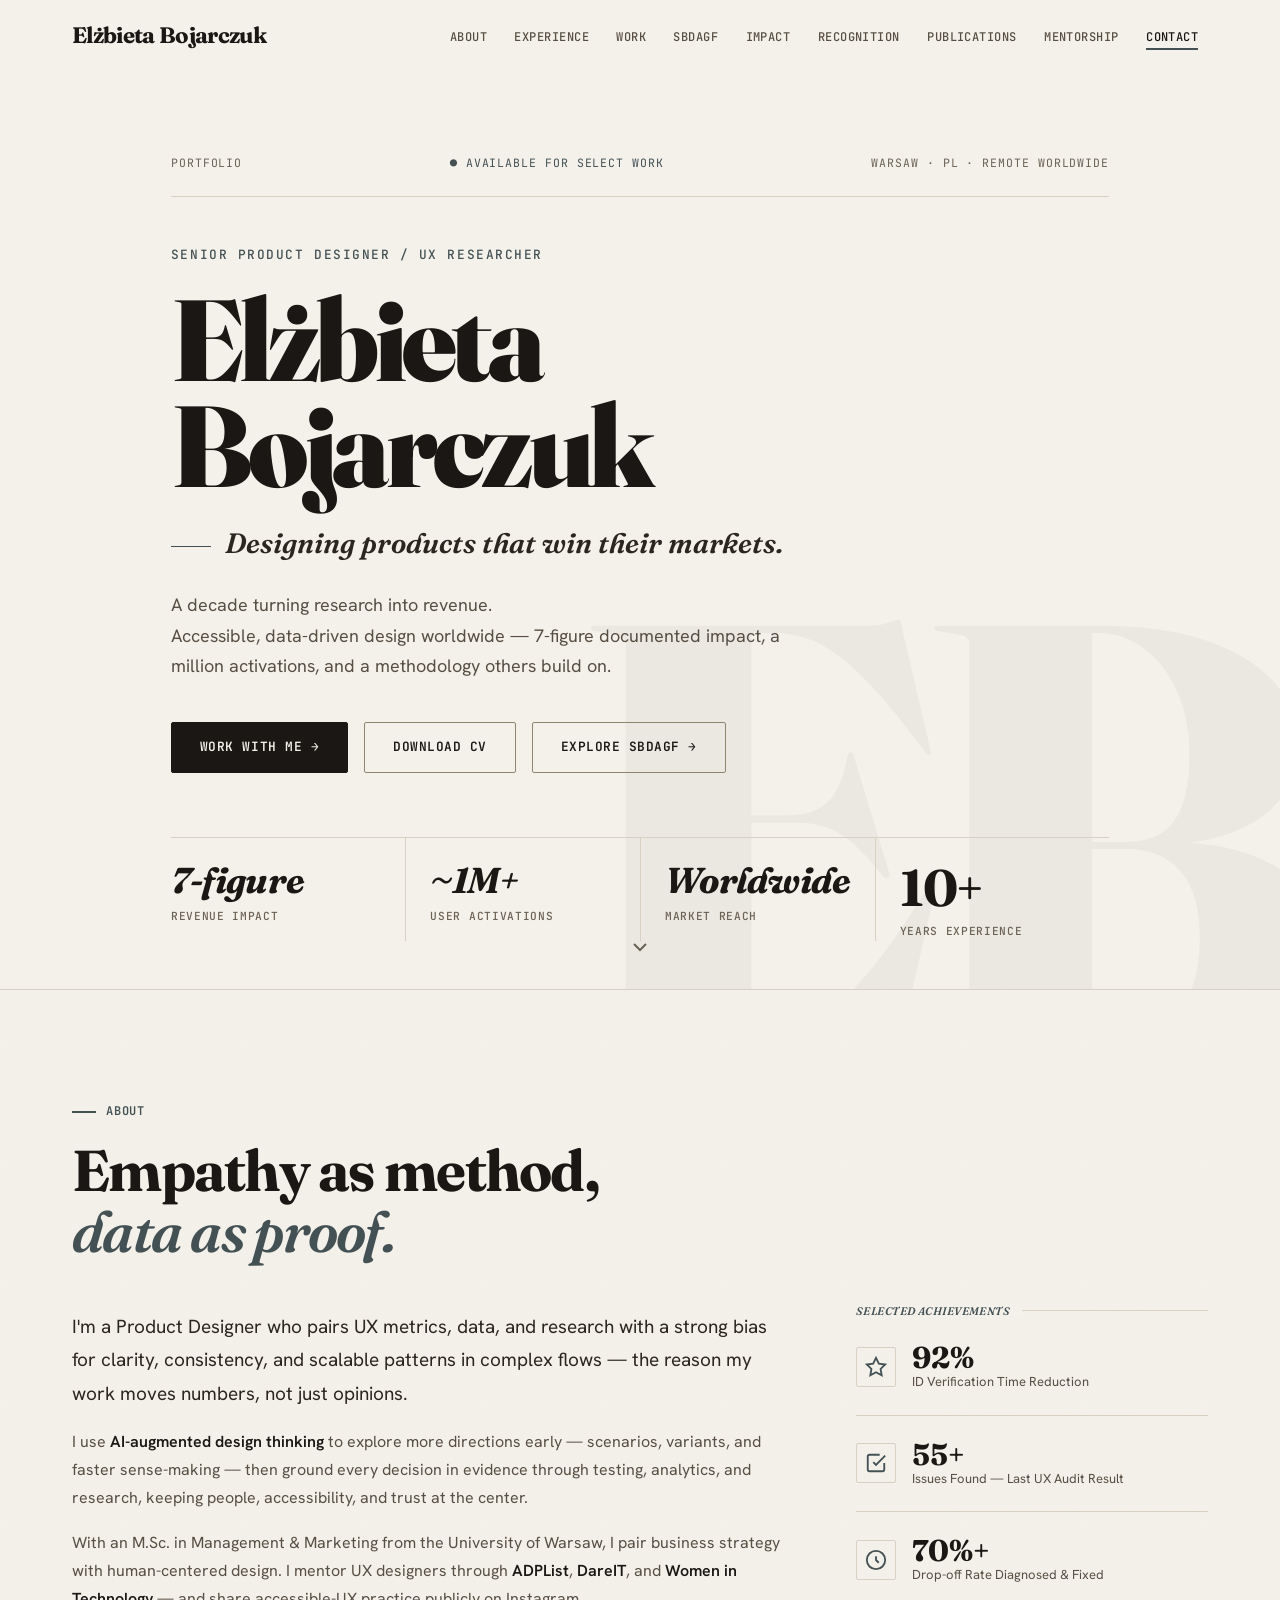
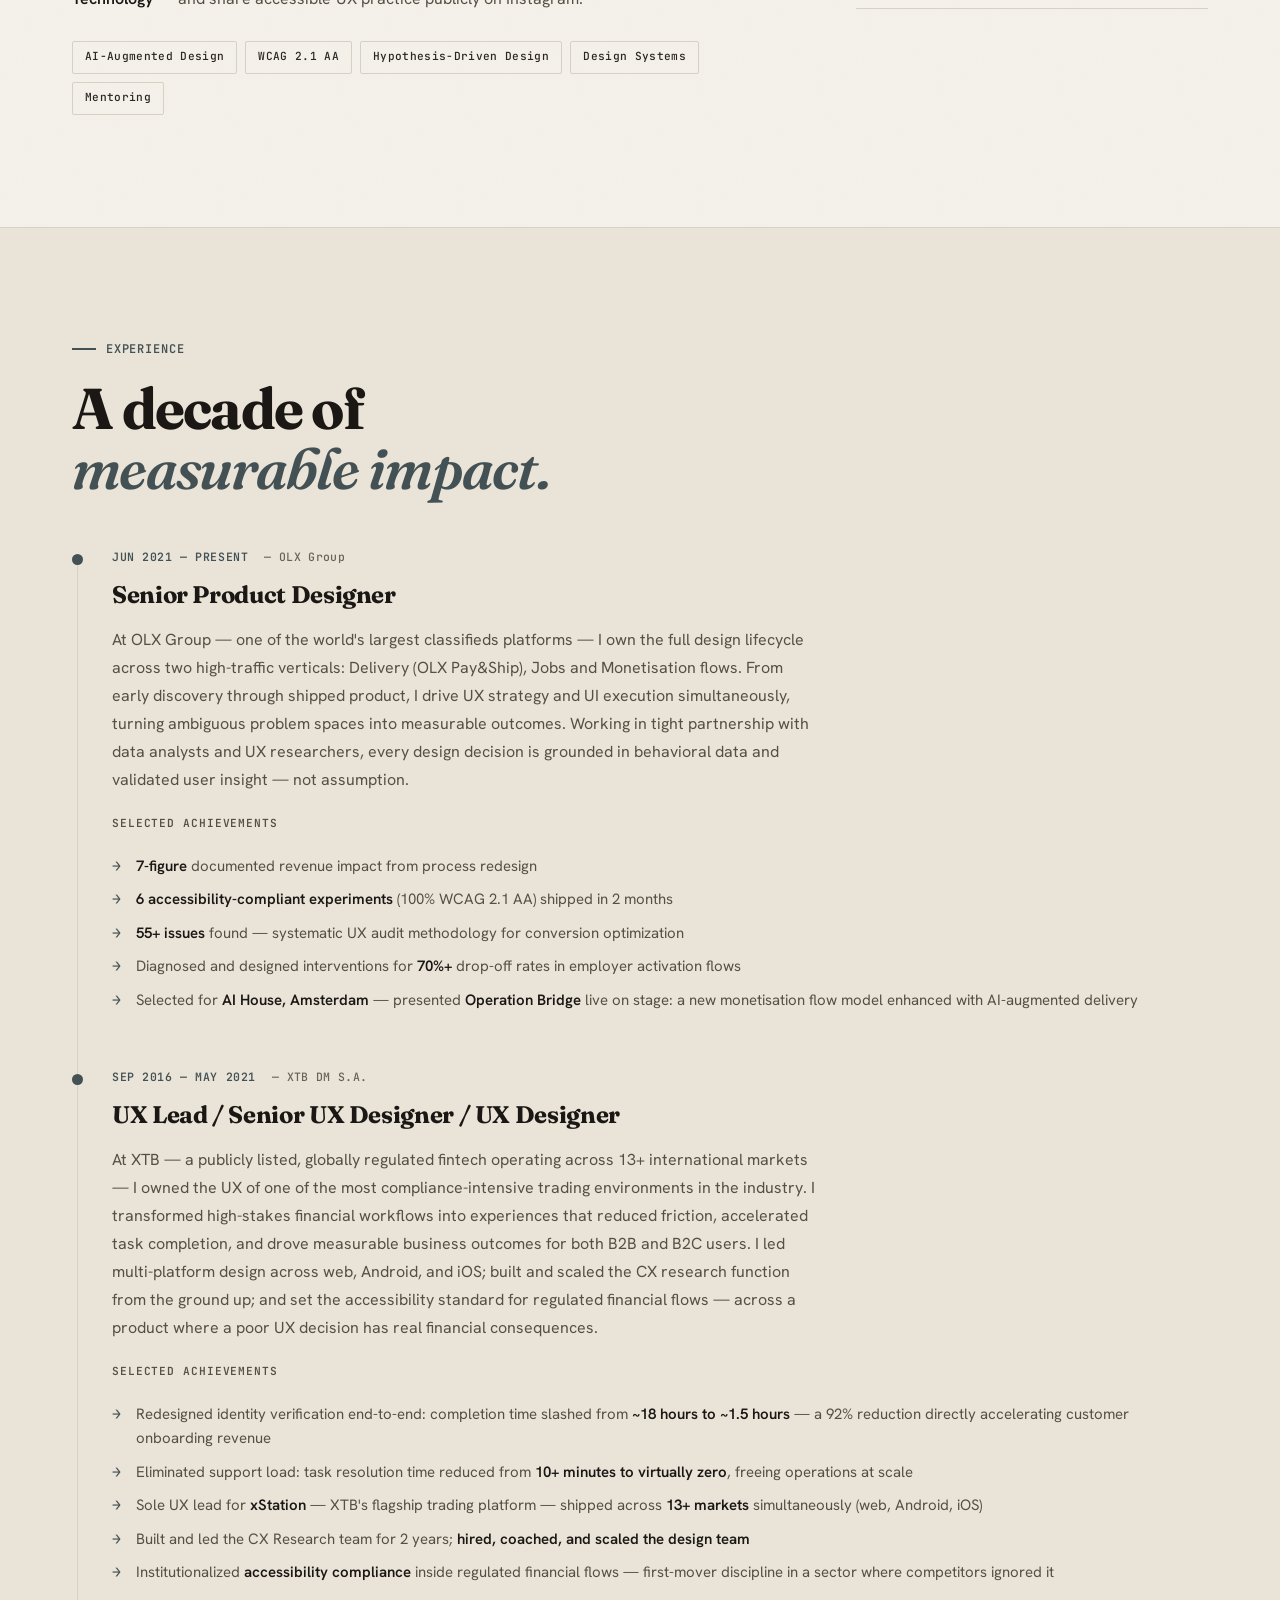
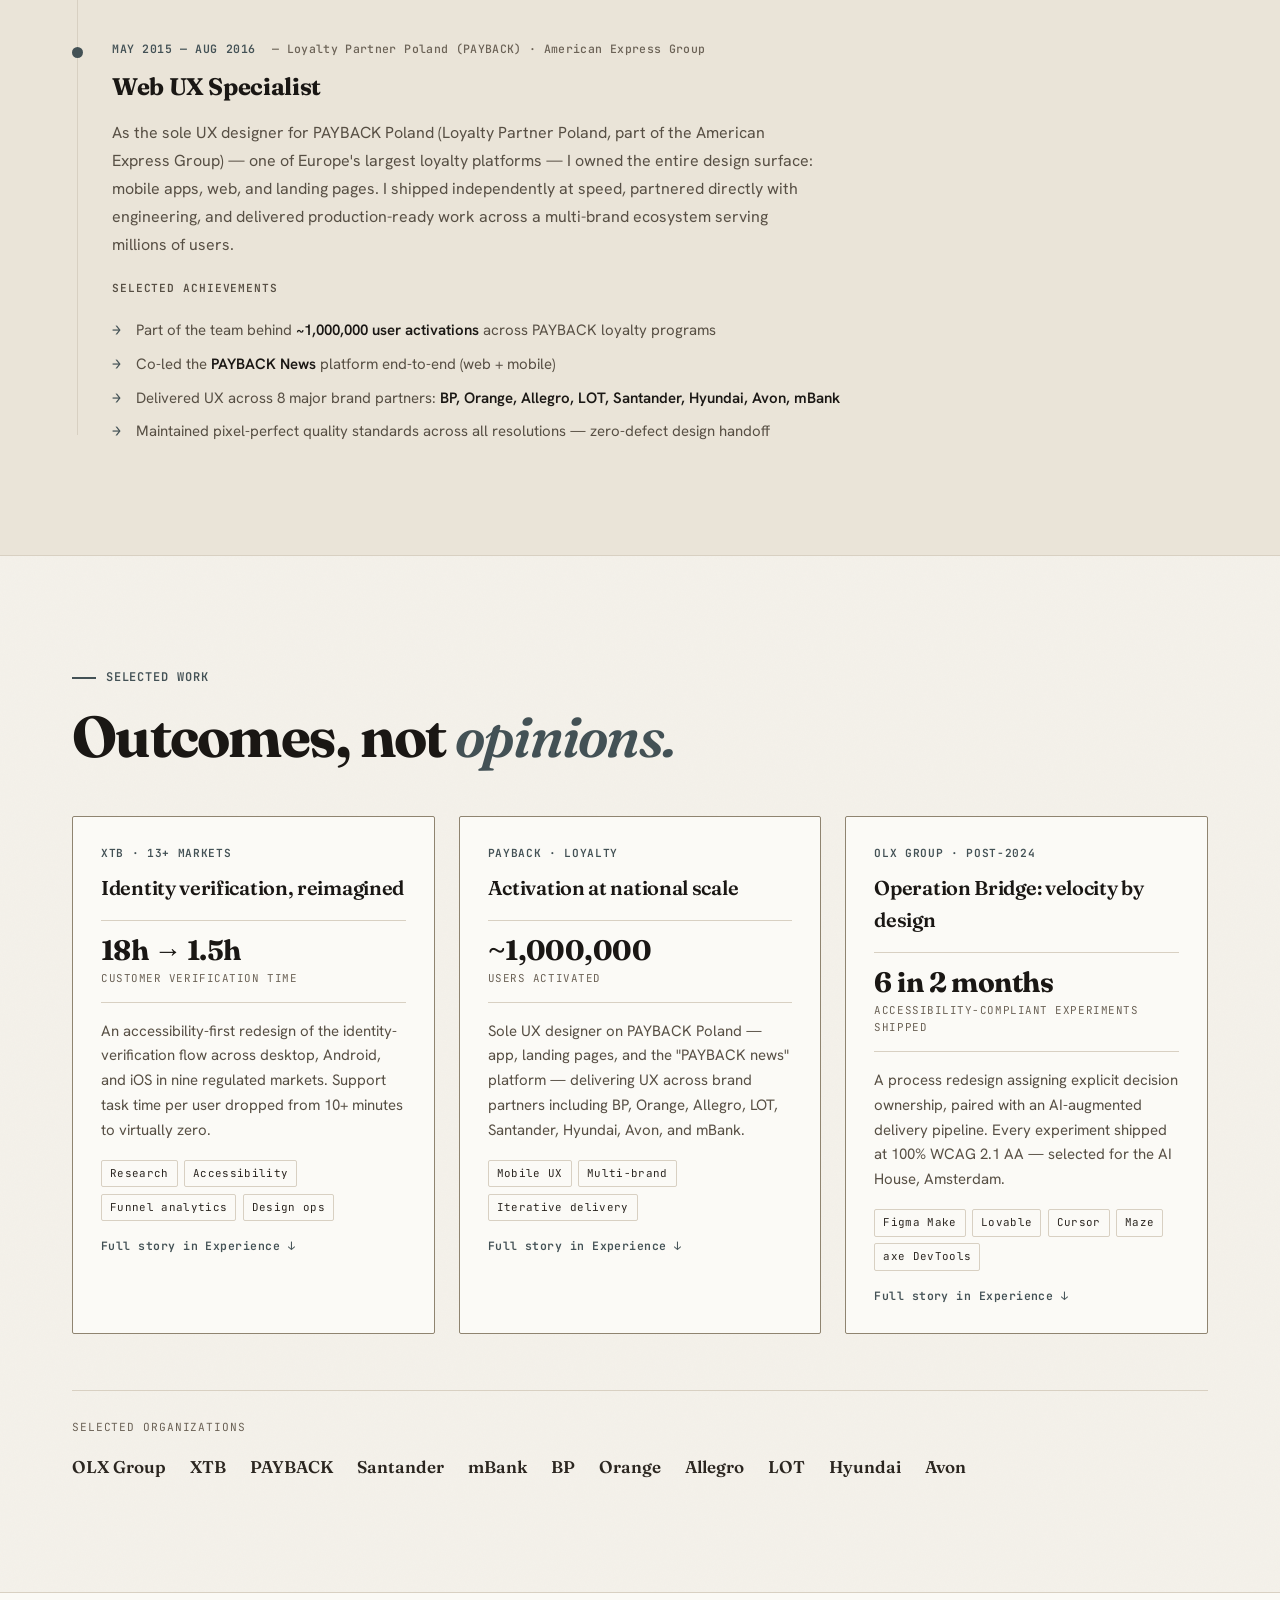
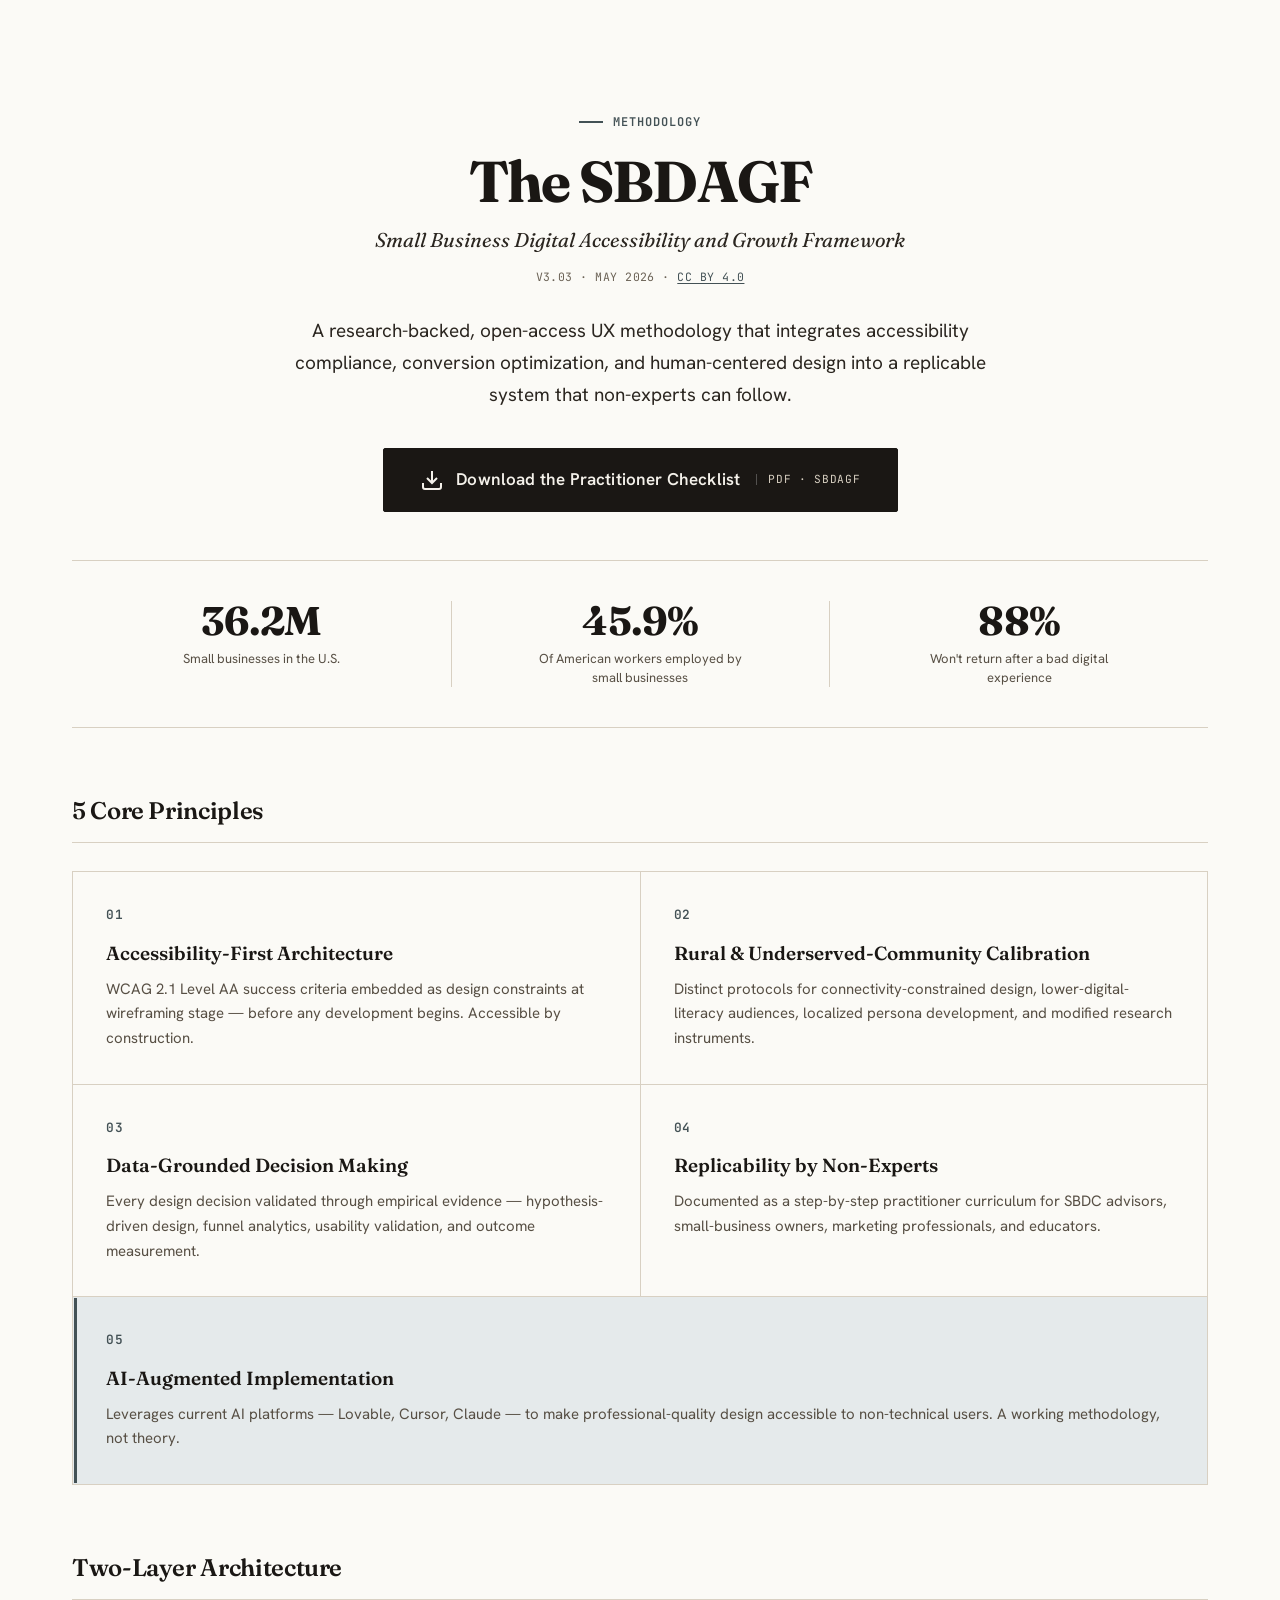
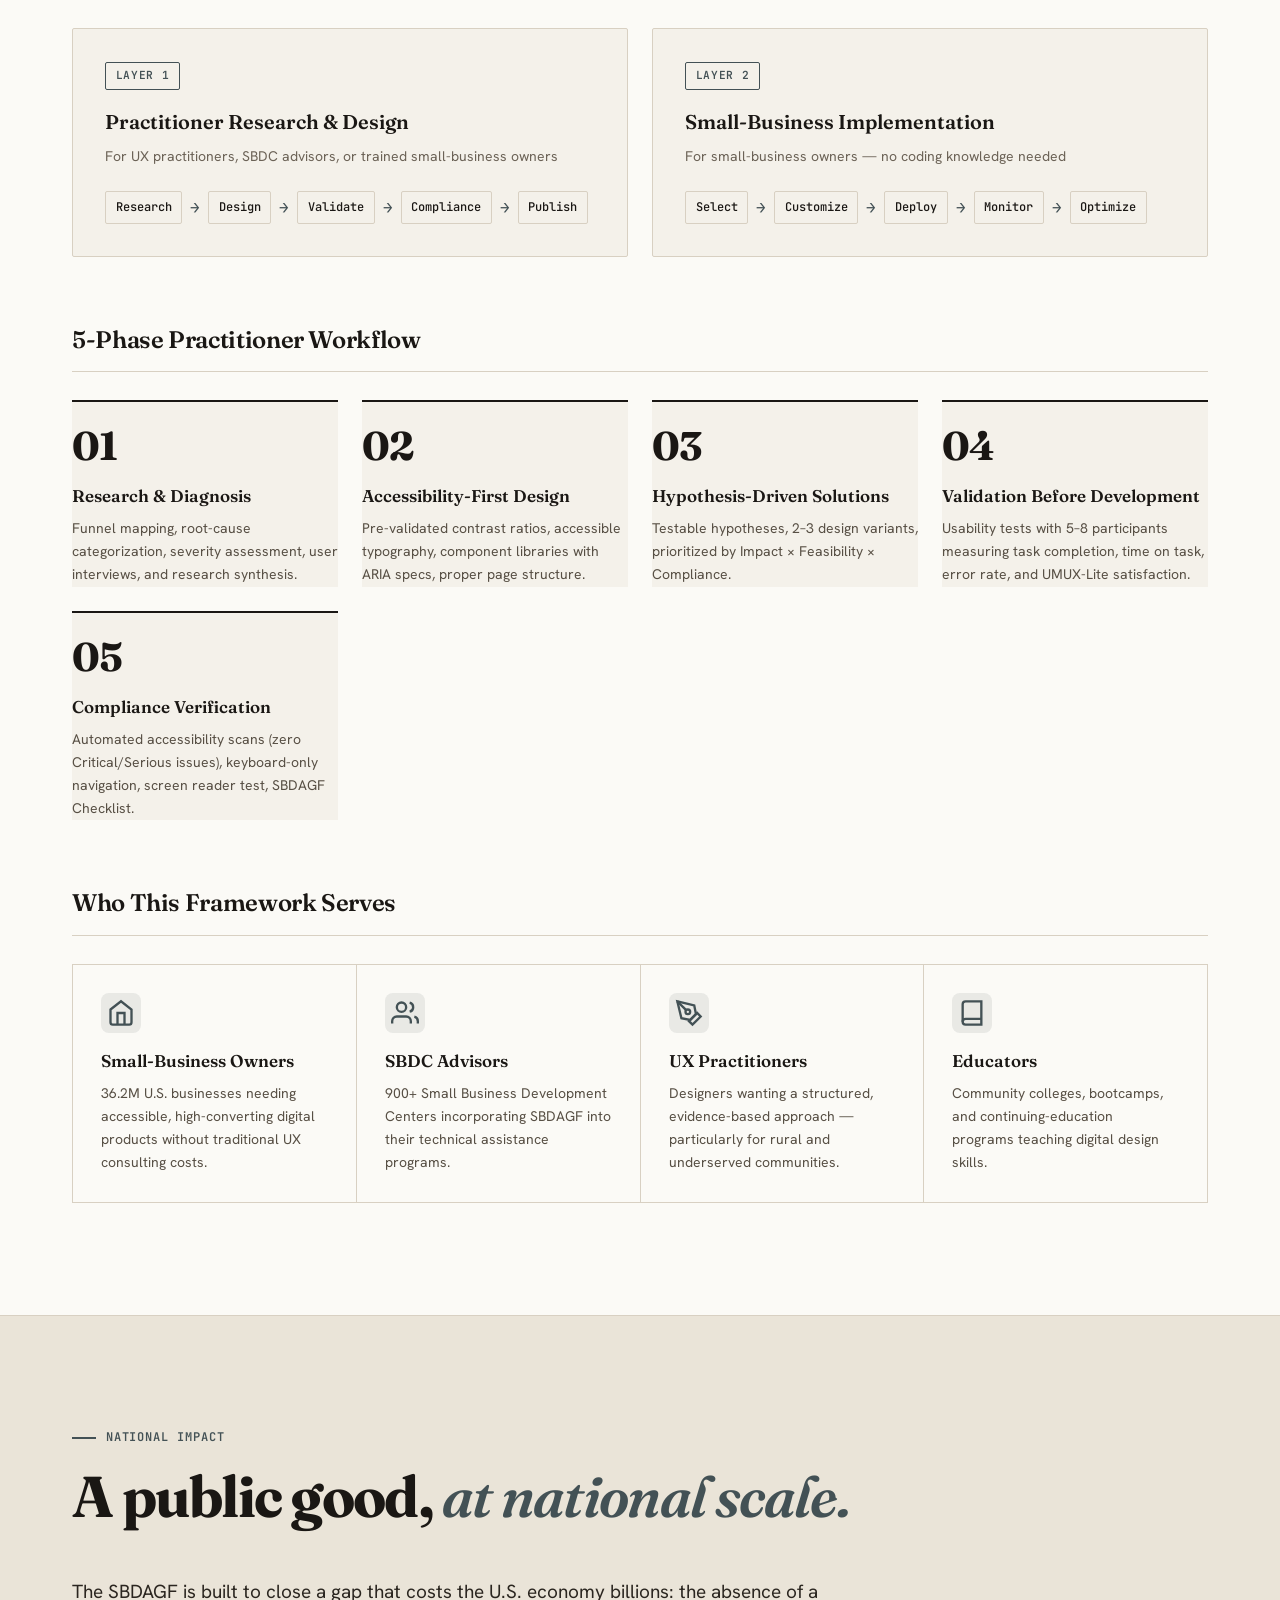
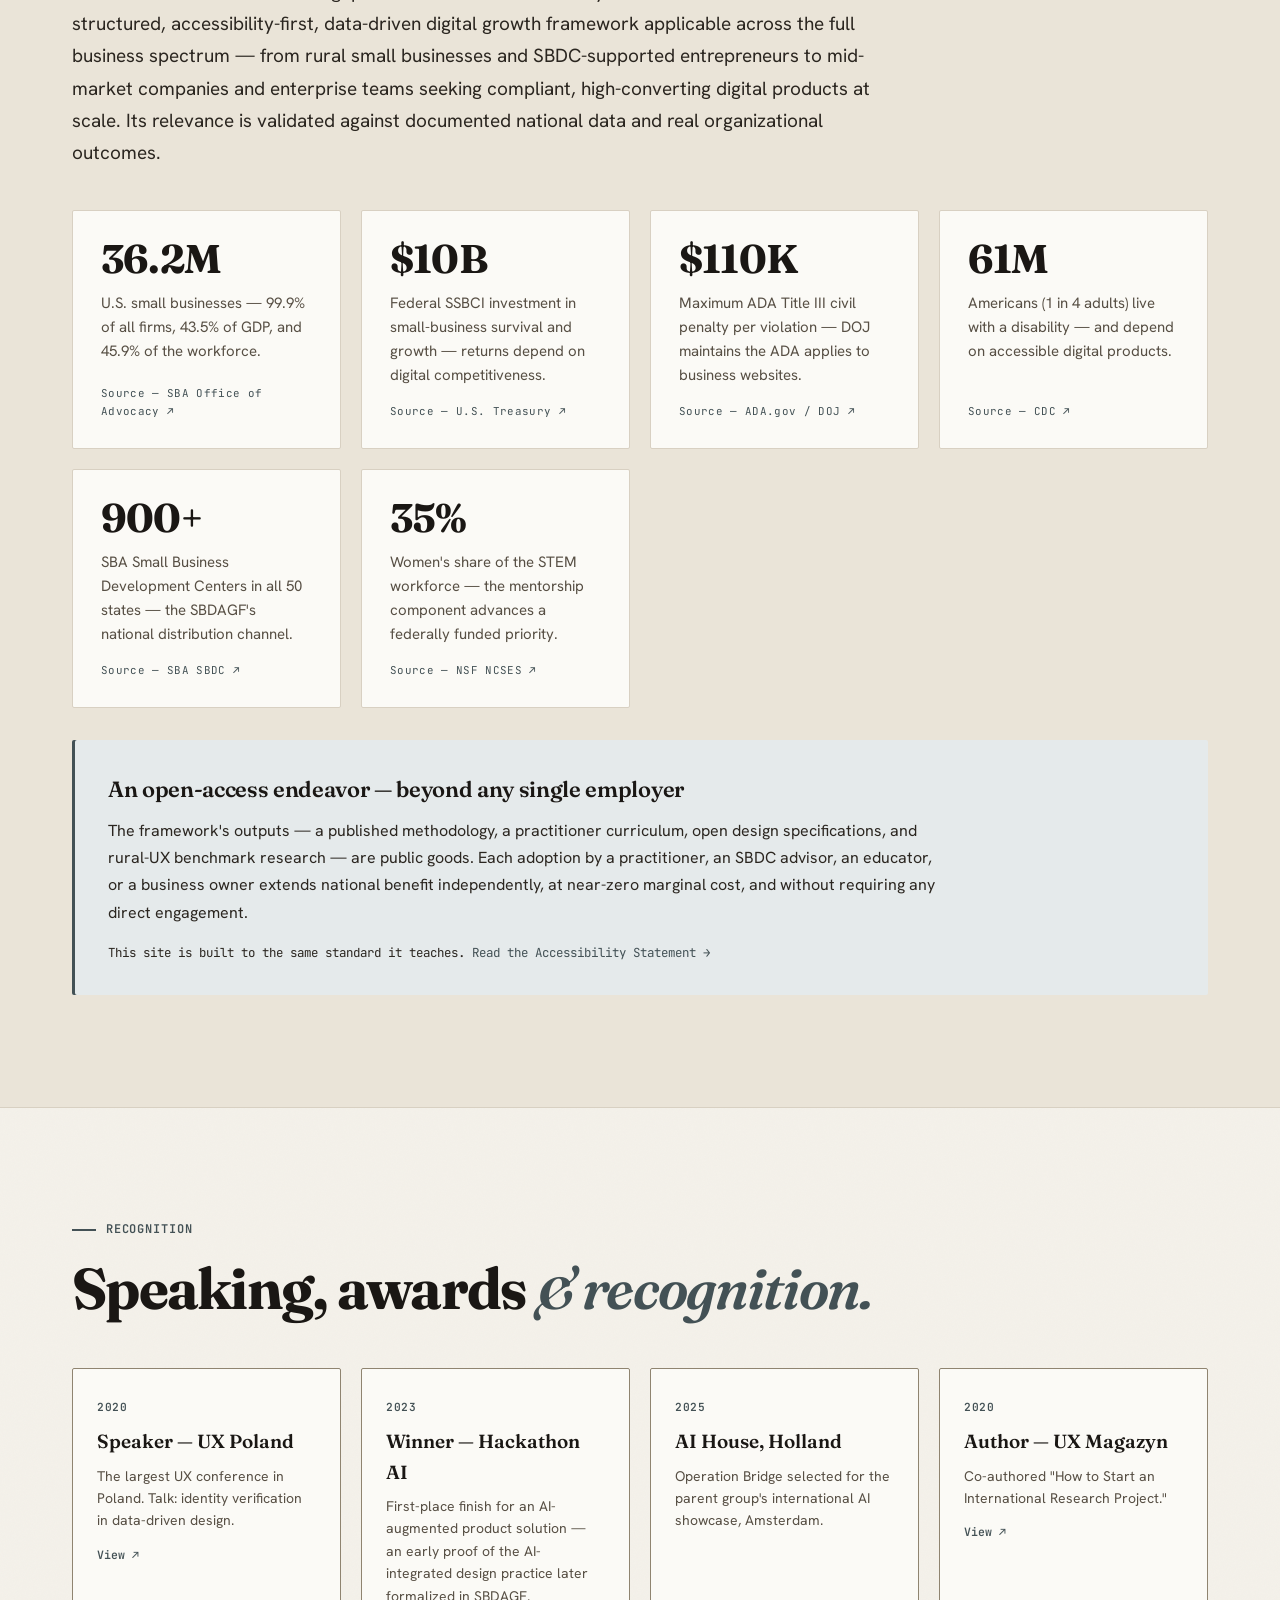
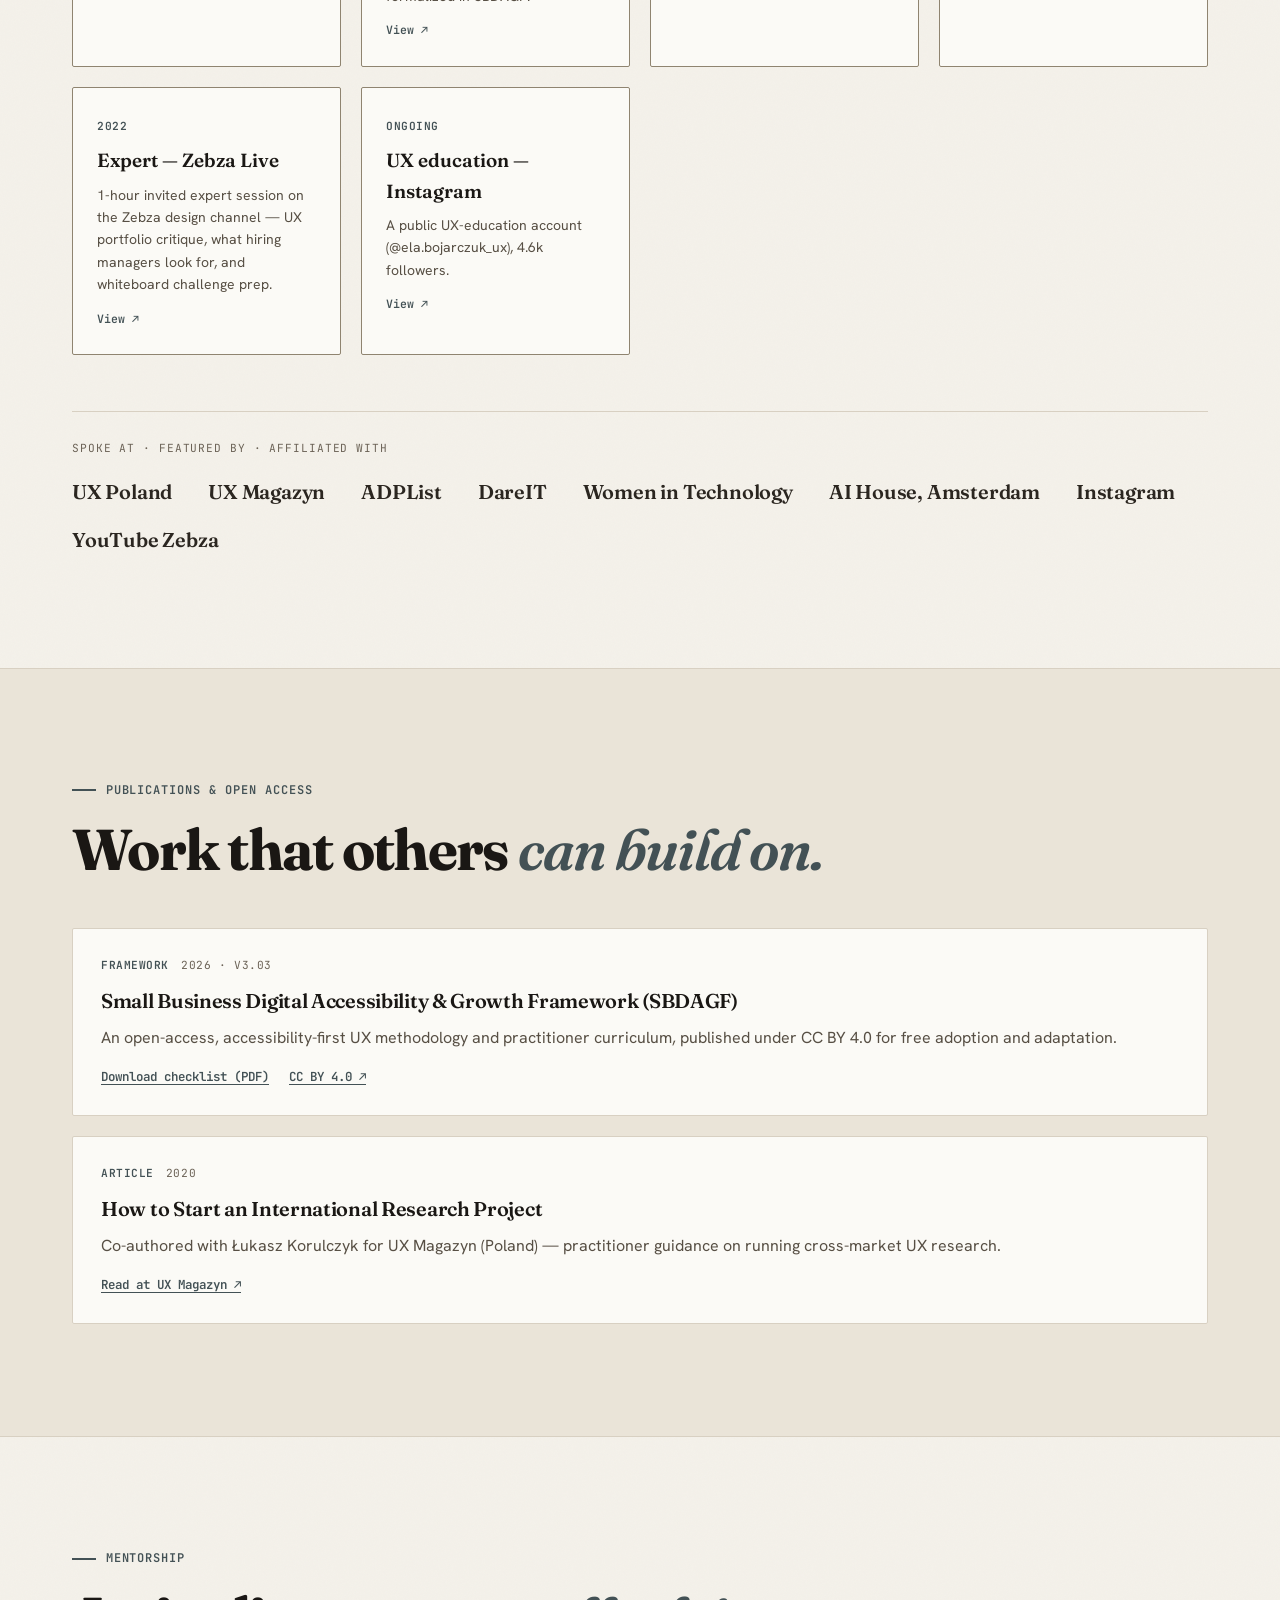
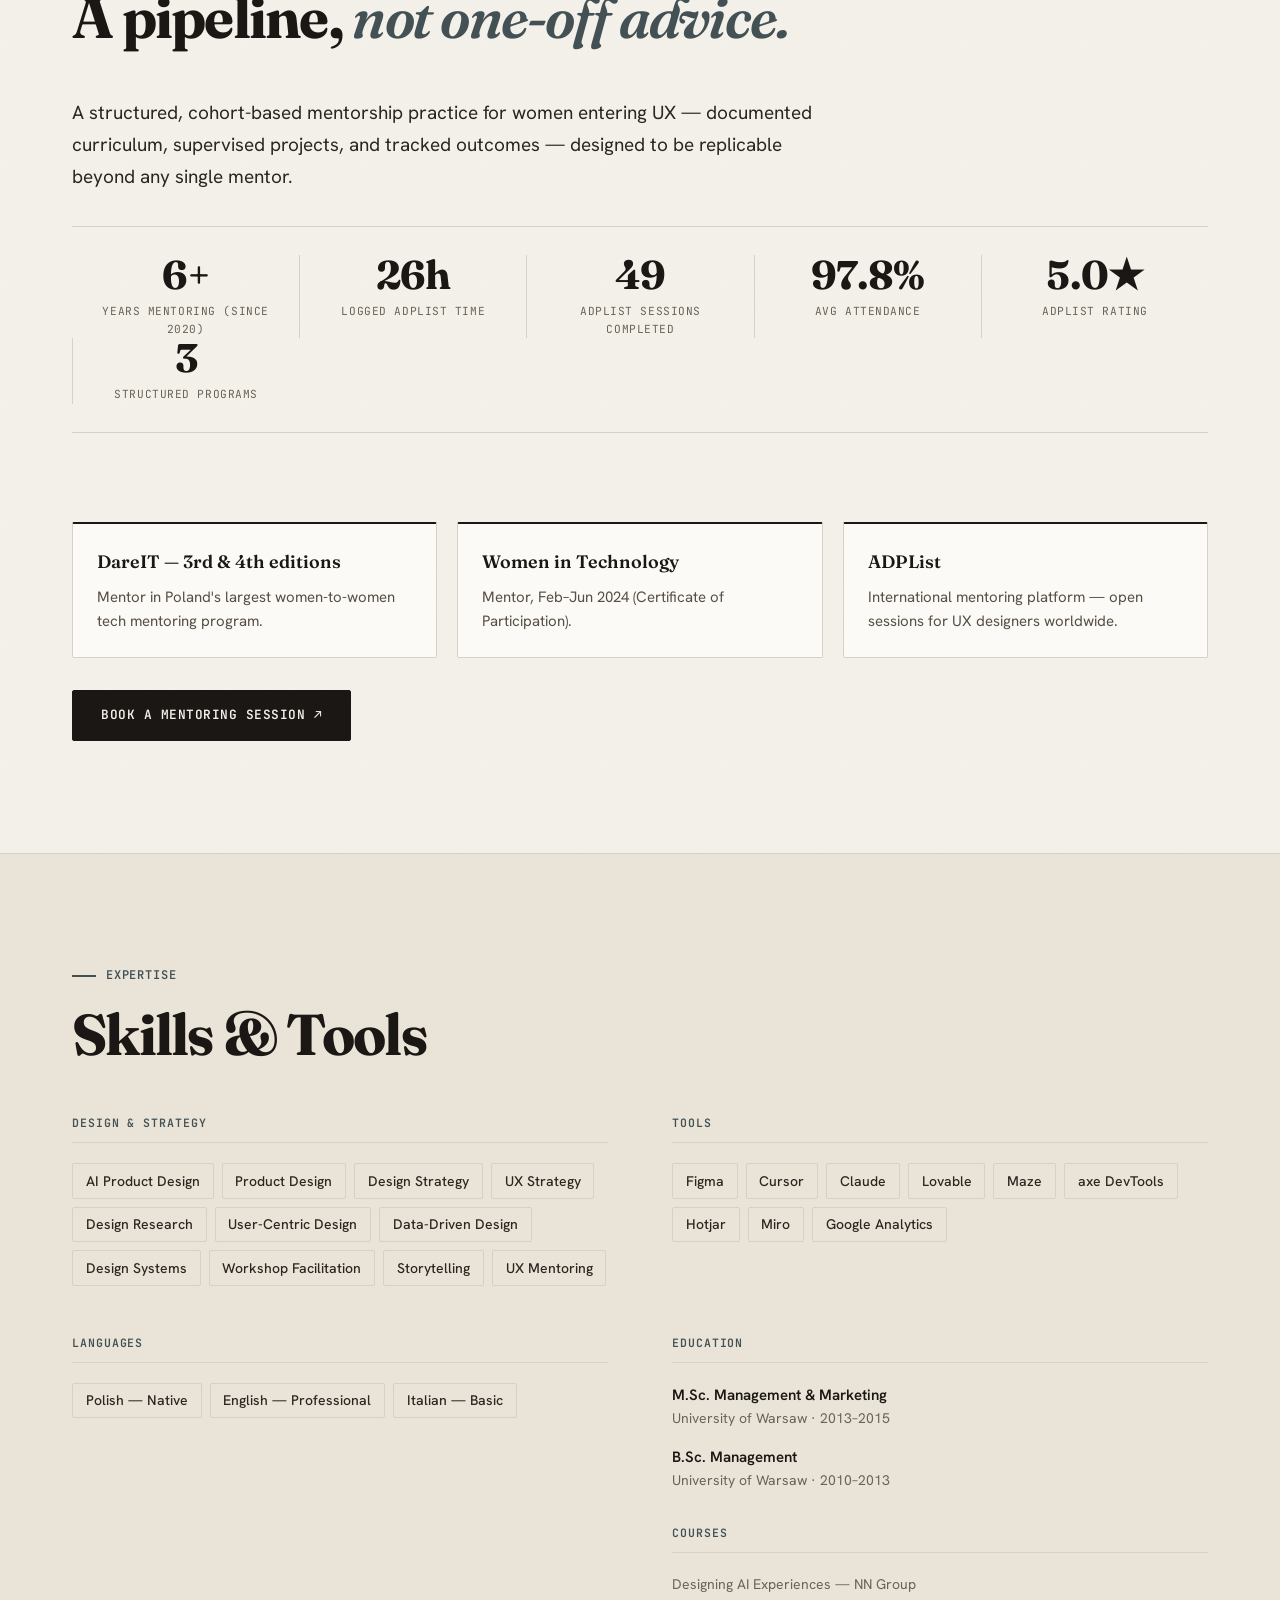
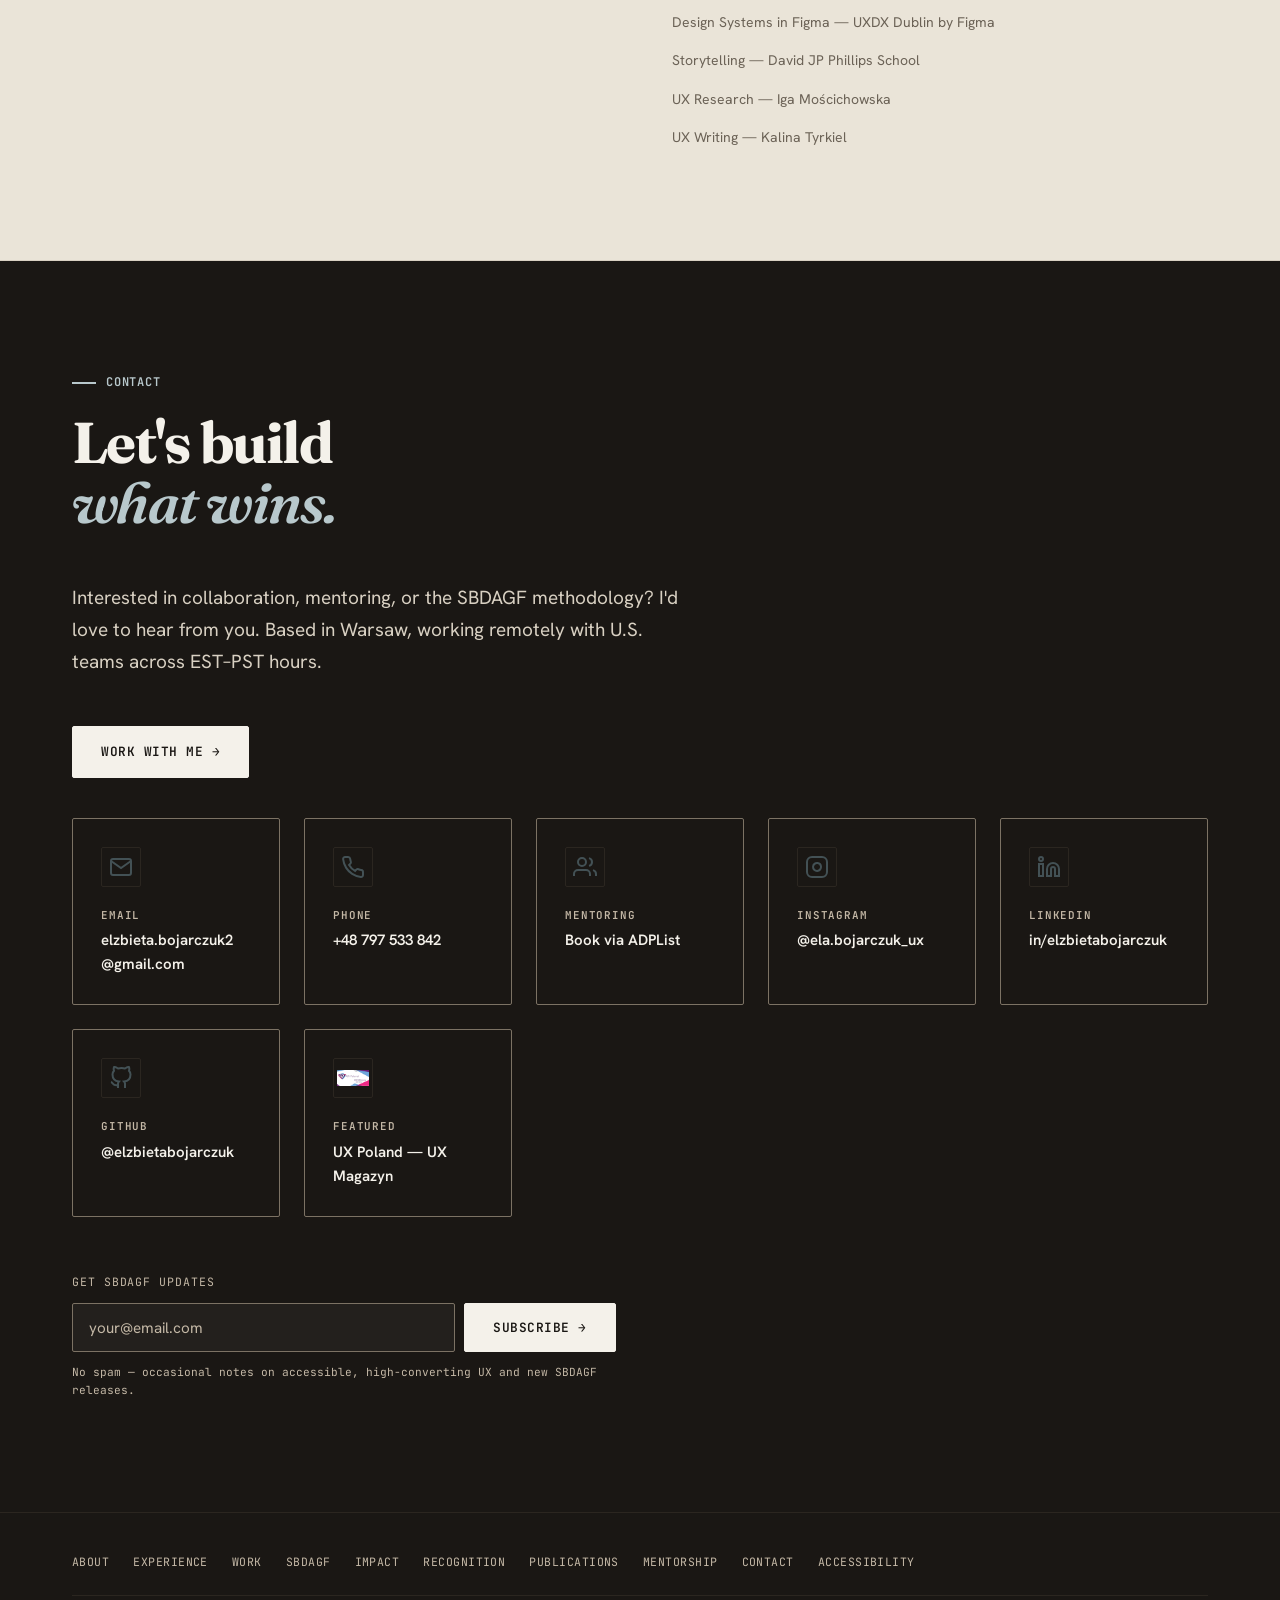
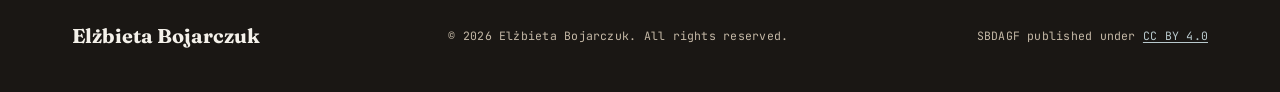
==== commit 3f852428: "Logo wall: add AI House Amsterdam, Instagram, YouTube Zebza; remove Prosus Co-Authored-By: Claude So" ====
--- a/index.html
+++ b/index.html
@@ -605,7 +605,7 @@
         <div class="logo-wall reveal" aria-label="Featured and affiliated">
           <span class="logo-wall-label">Spoke at · featured by · affiliated with</span>
           <ul role="list">
-            <li>UX Poland</li><li>UX Magazyn</li><li>Prosus</li><li>ADPList</li><li>DareIT</li><li>Women in Technology</li>
+            <li>UX Poland</li><li>UX Magazyn</li><li>ADPList</li><li>DareIT</li><li>Women in Technology</li><li>AI House, Amsterdam</li><li>Instagram</li><li>YouTube Zebza</li>
           </ul>
         </div>
       </div>
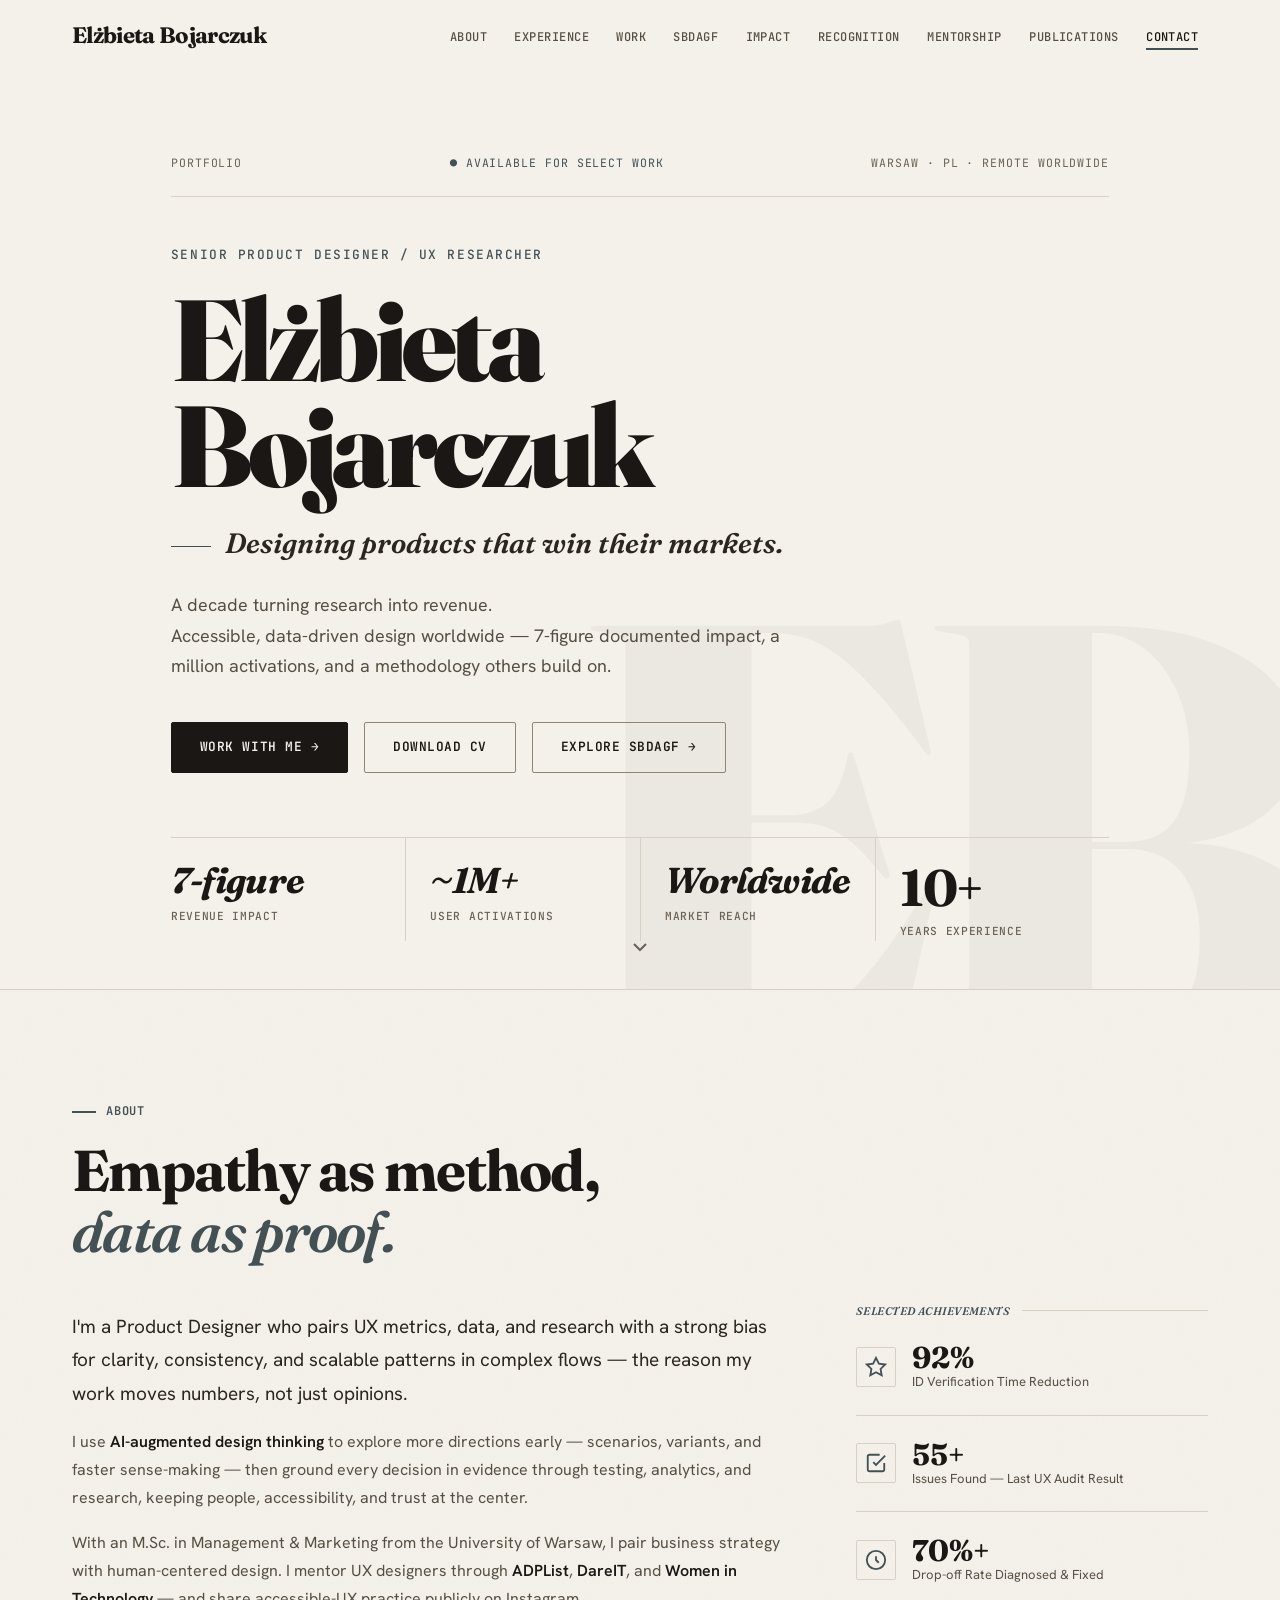
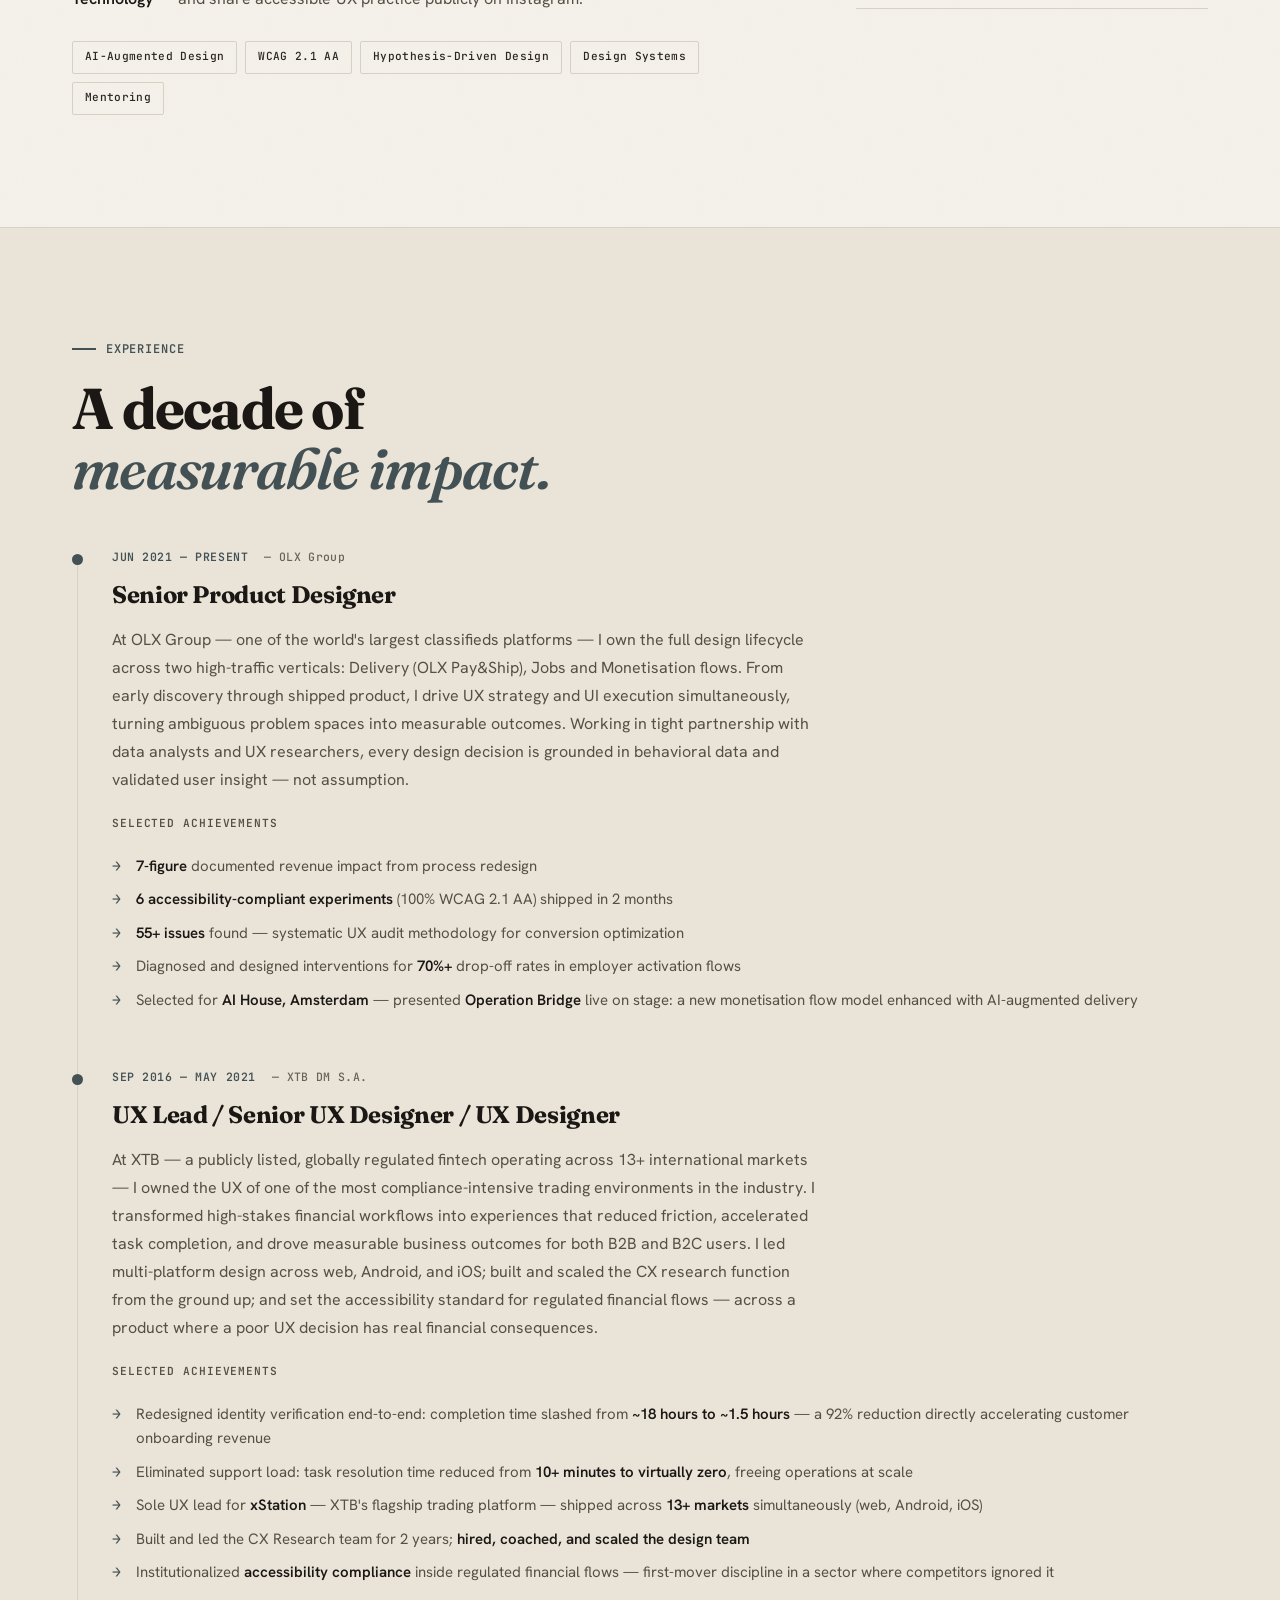
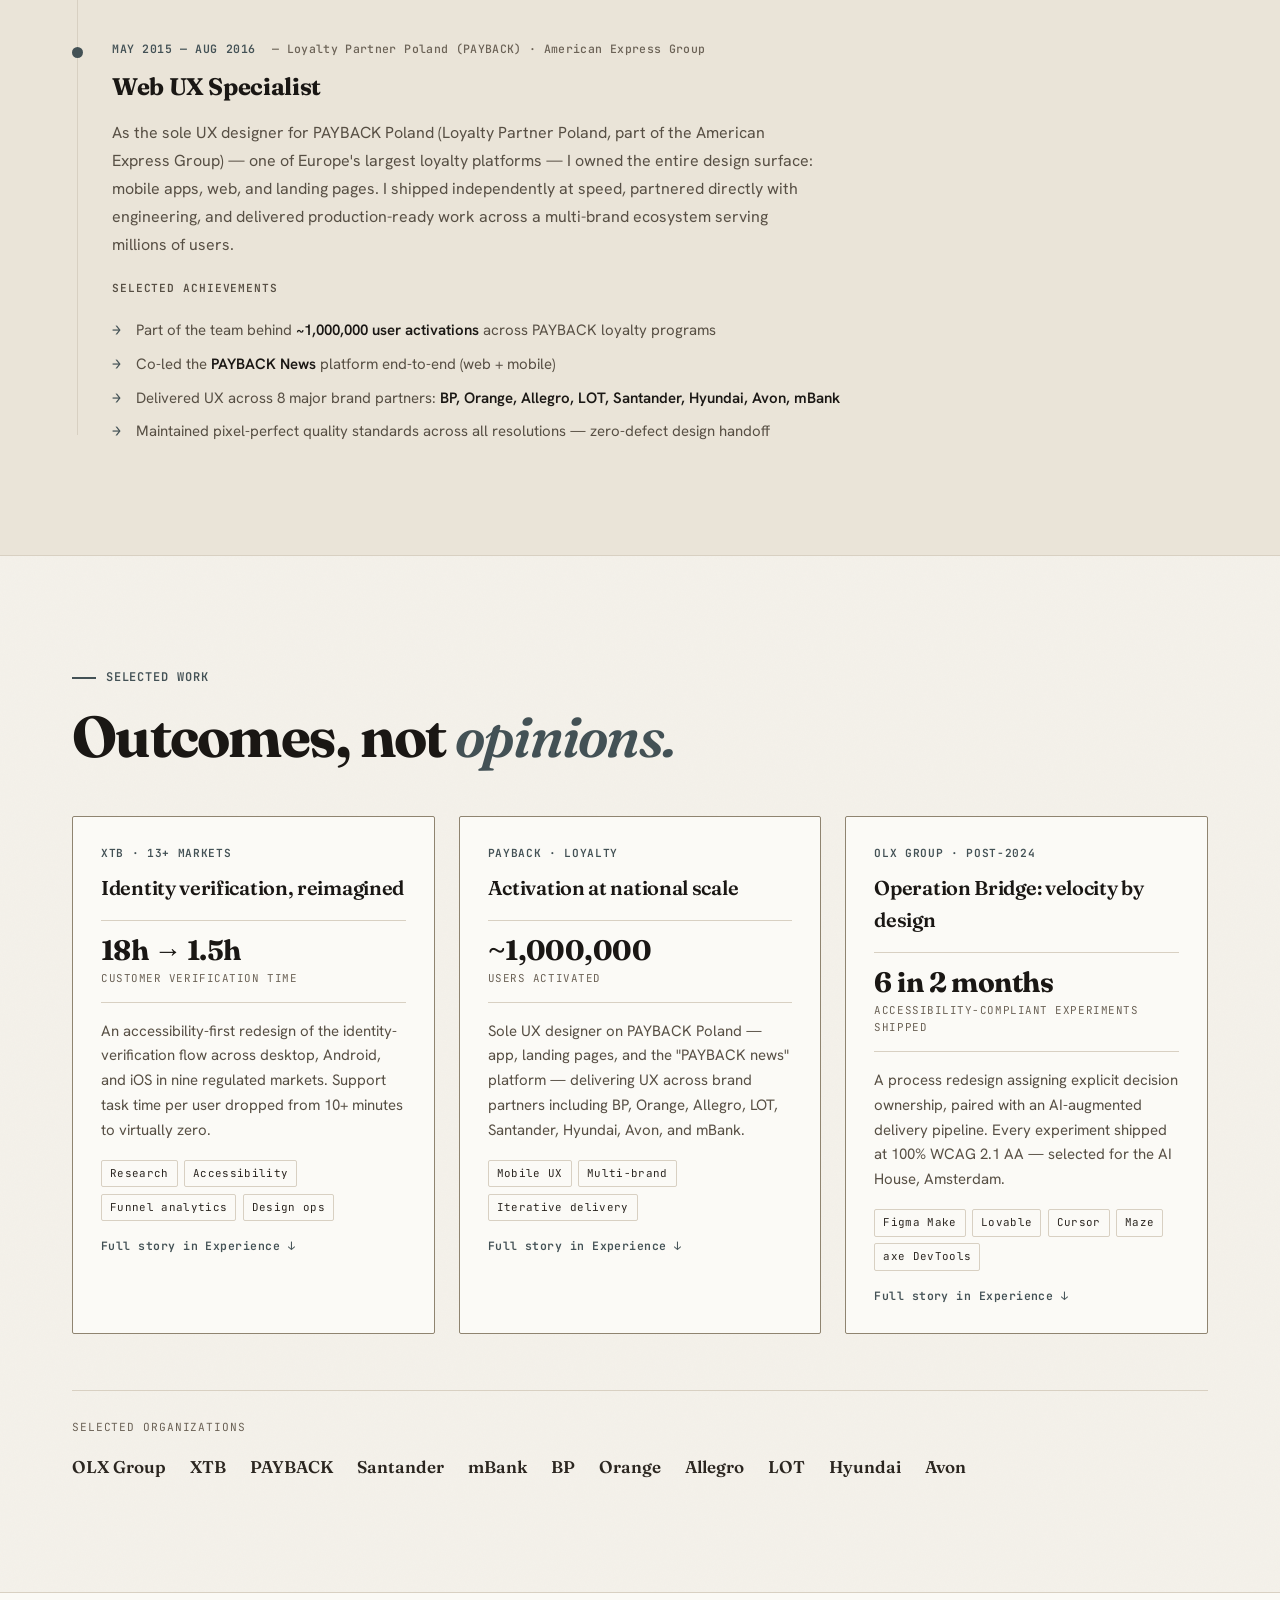
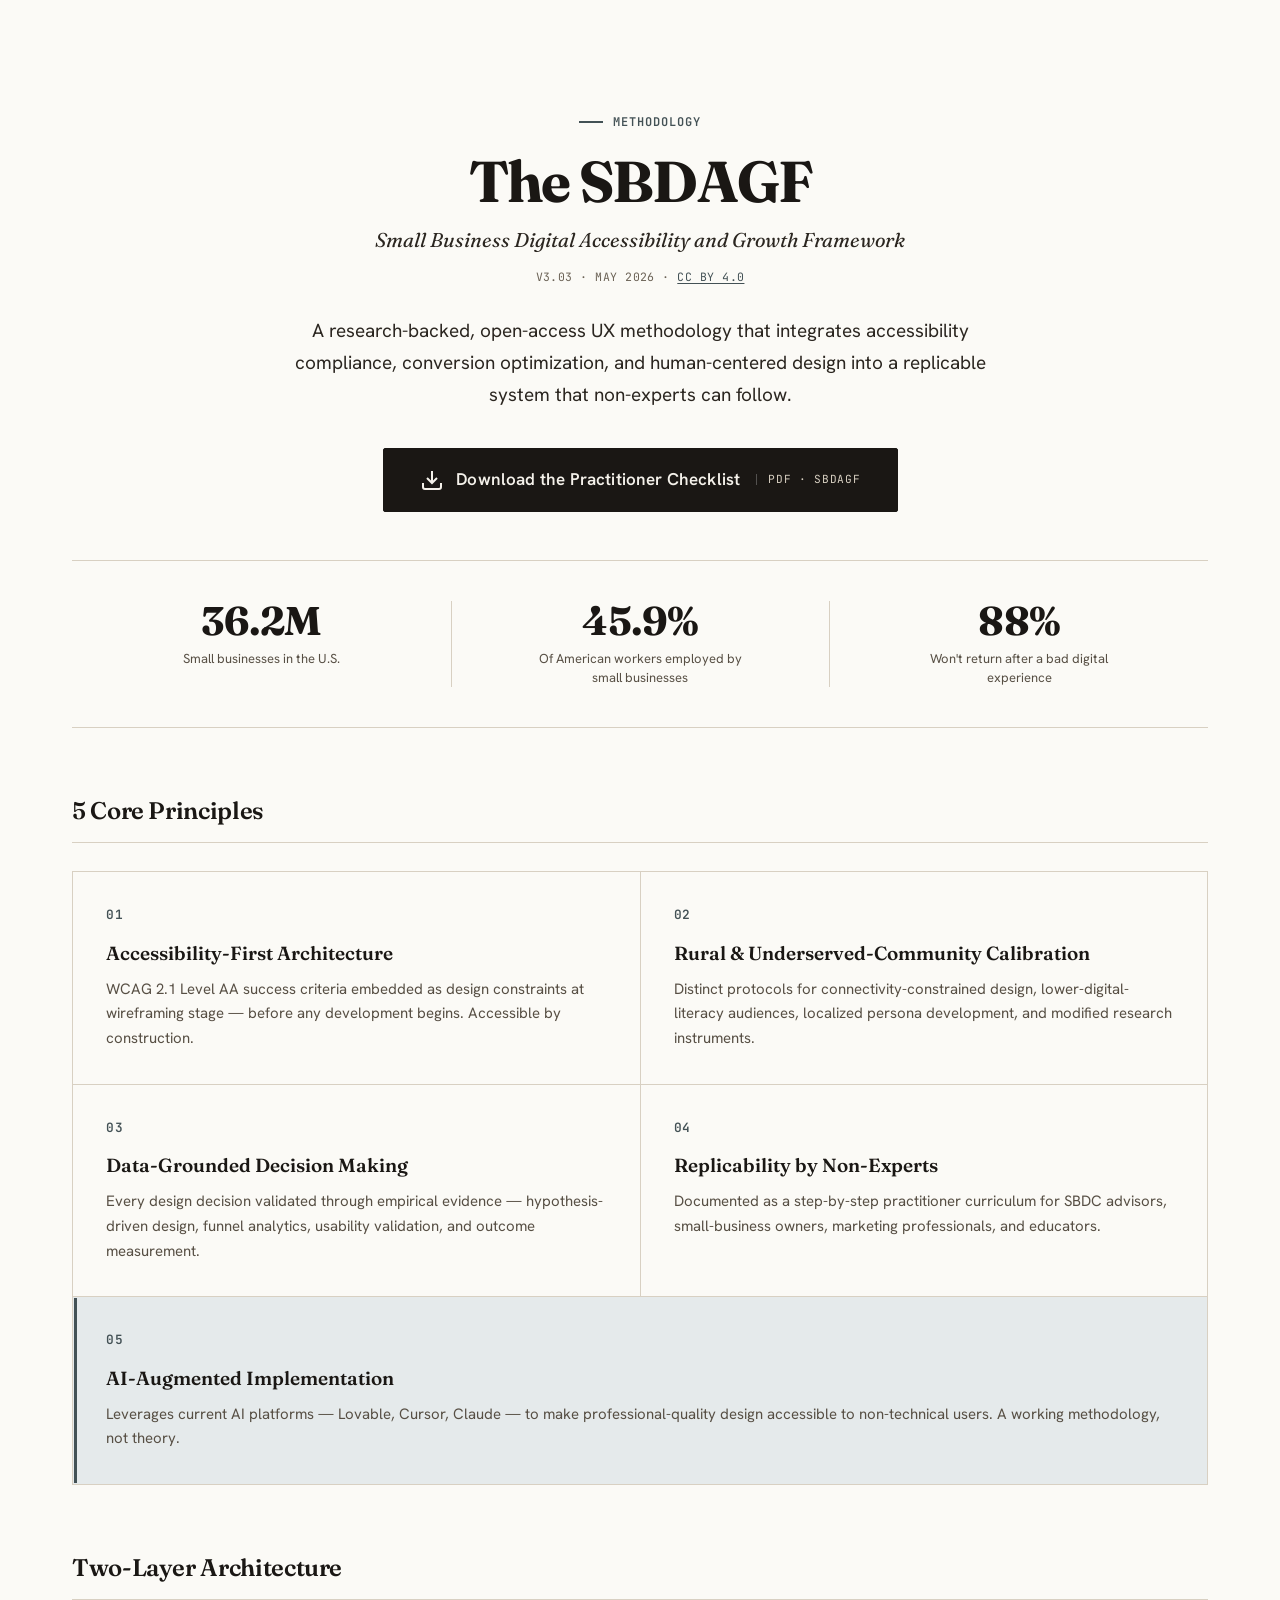
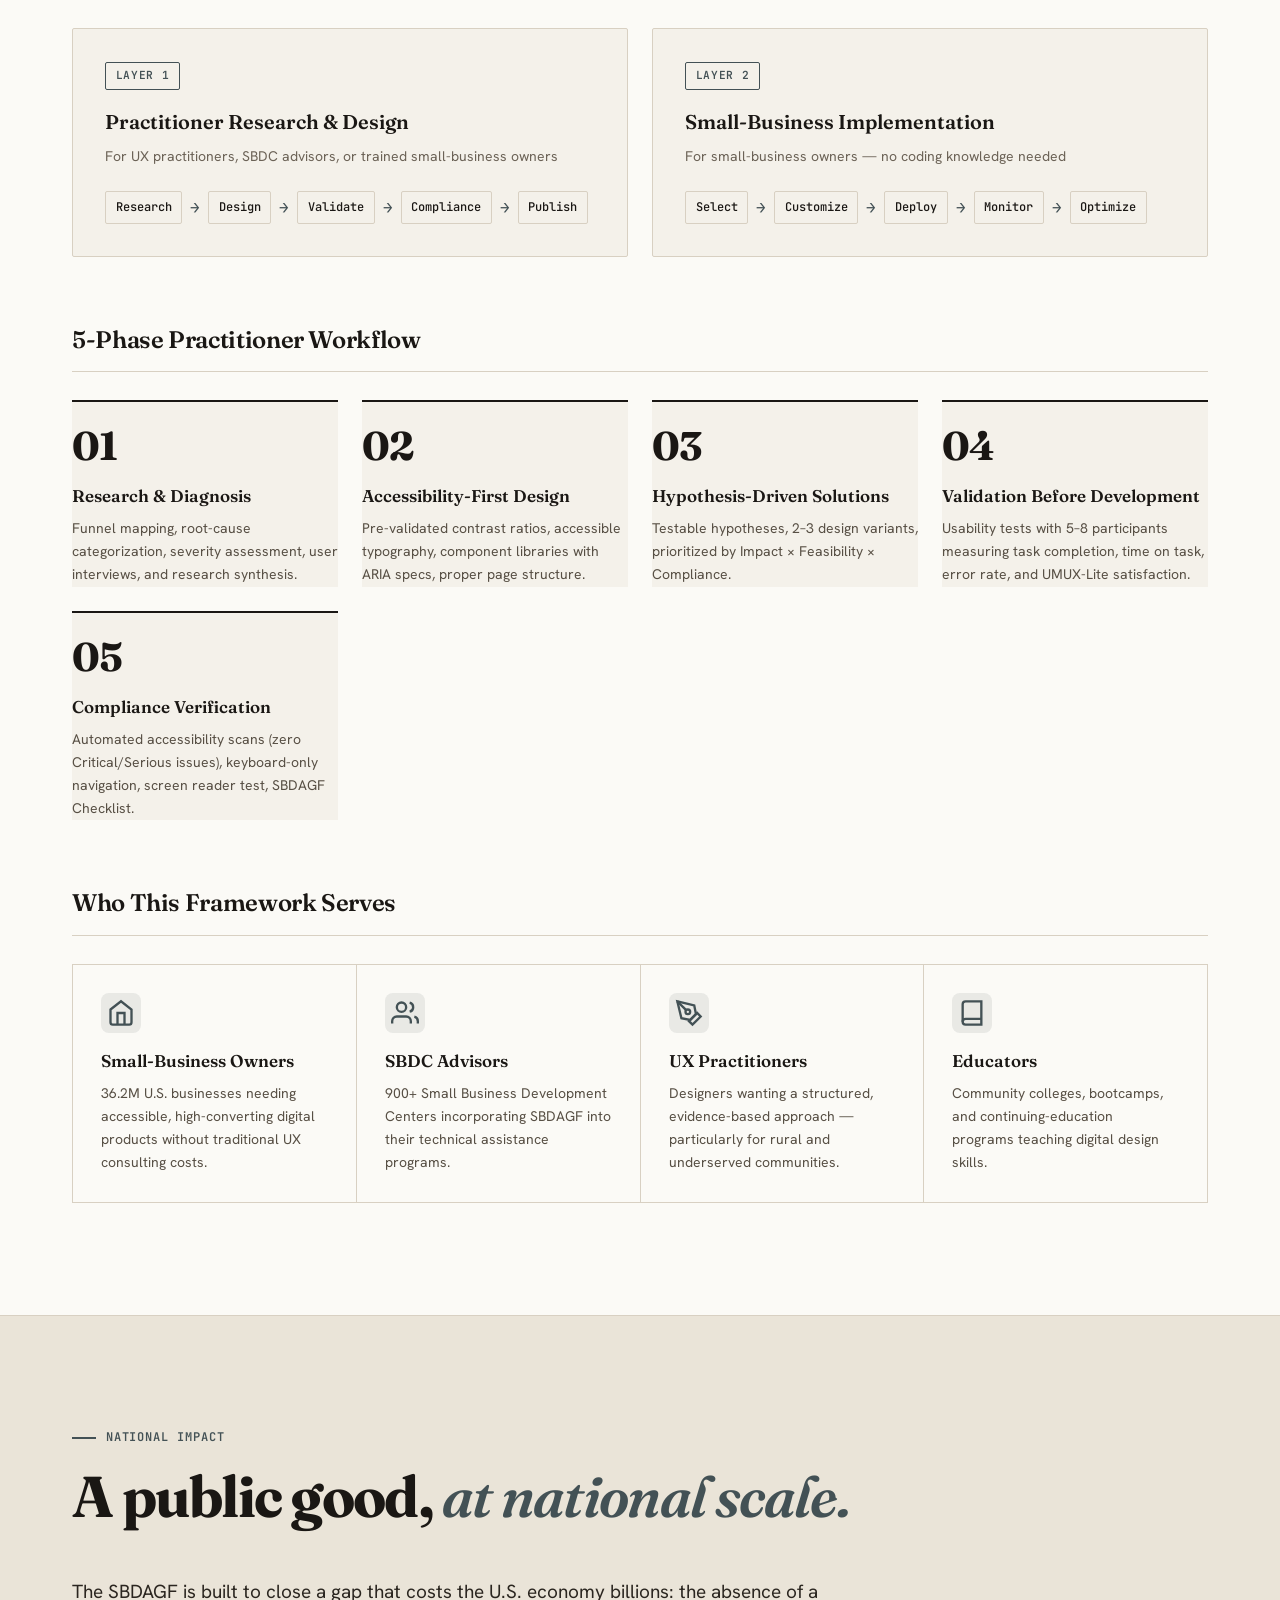
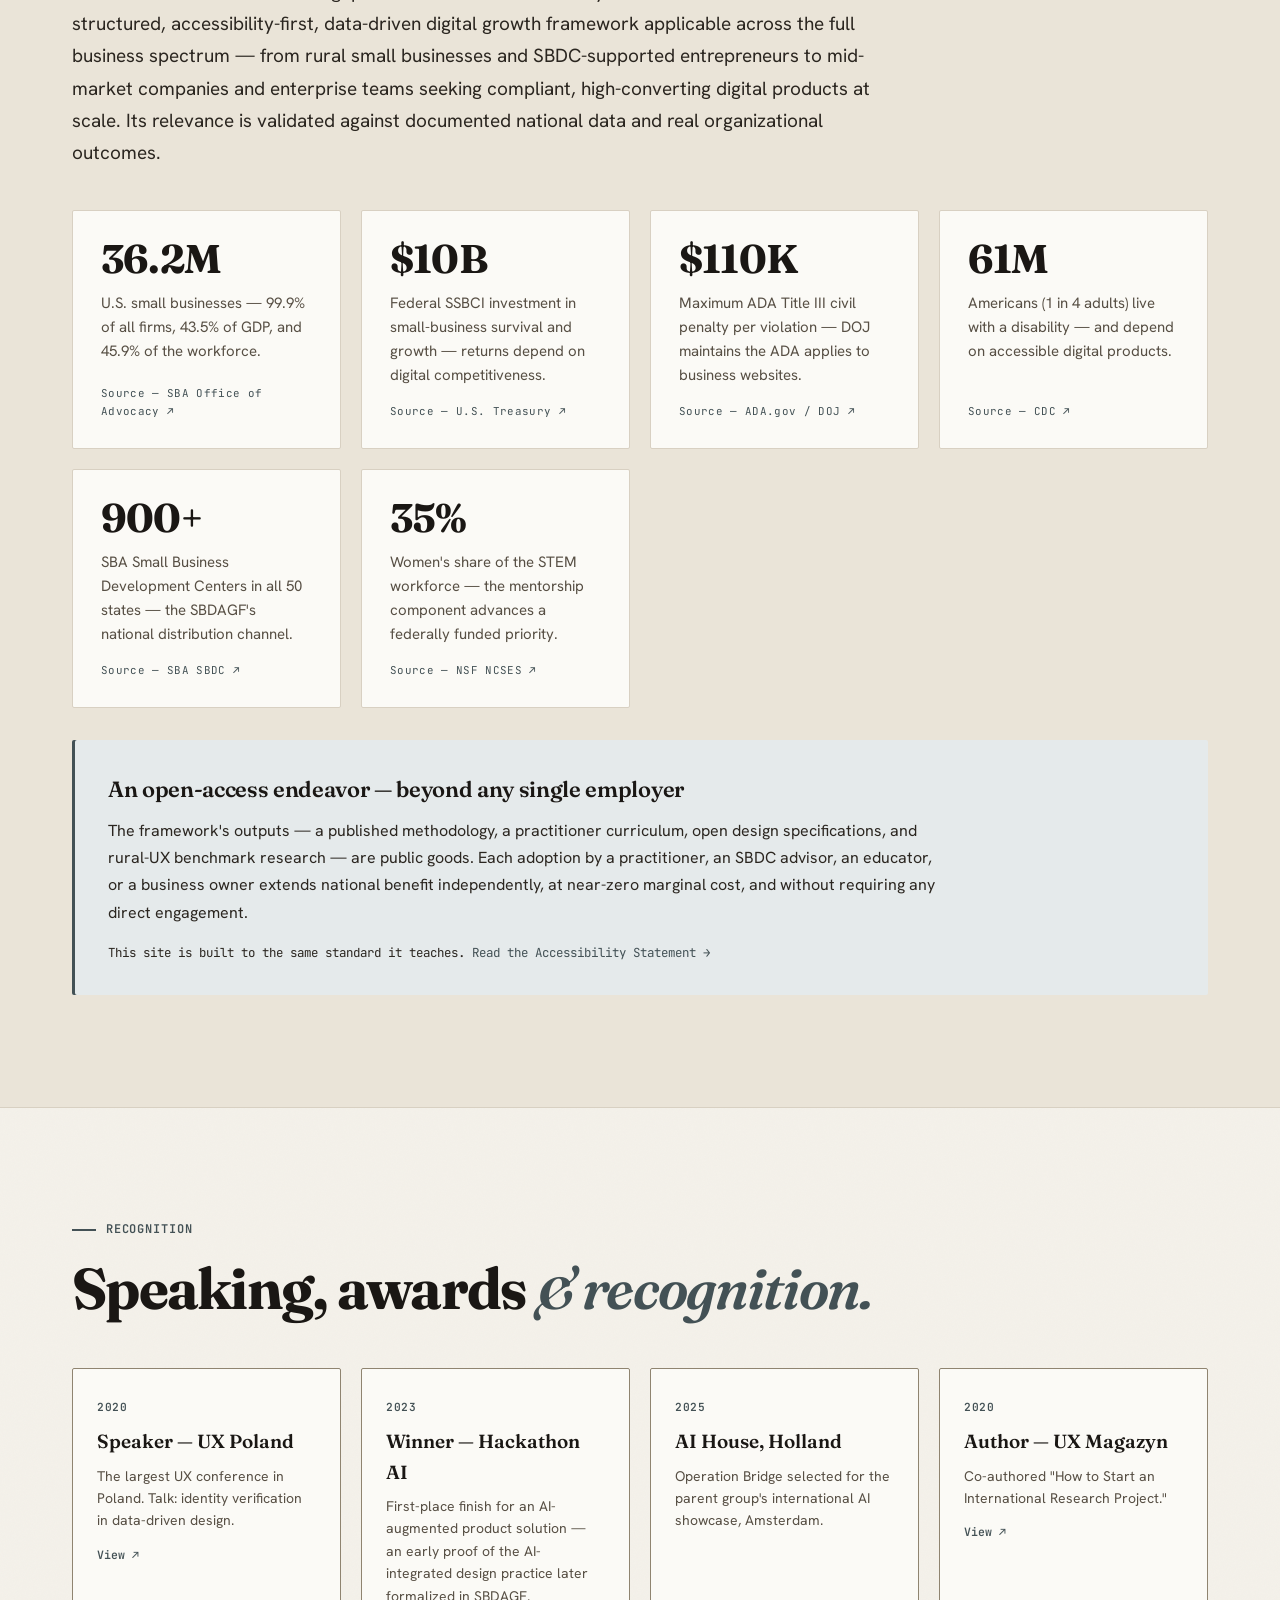
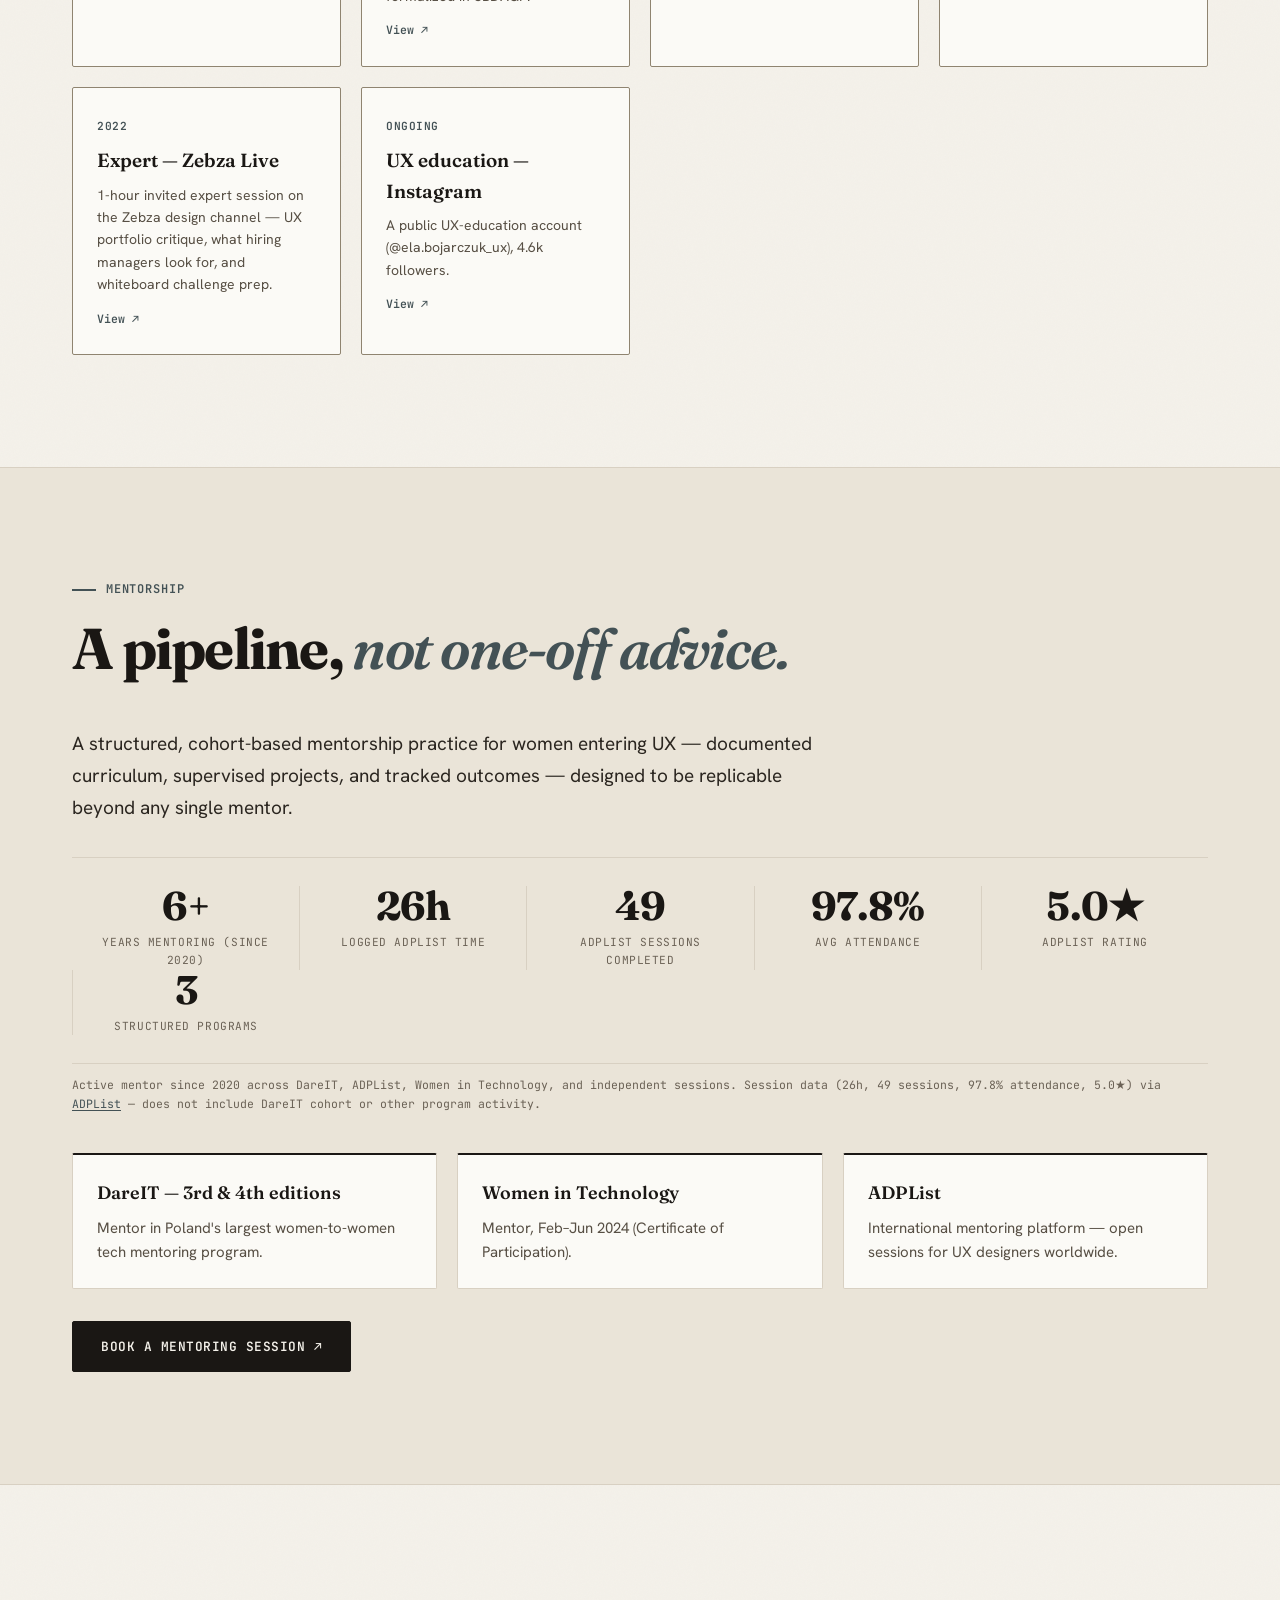
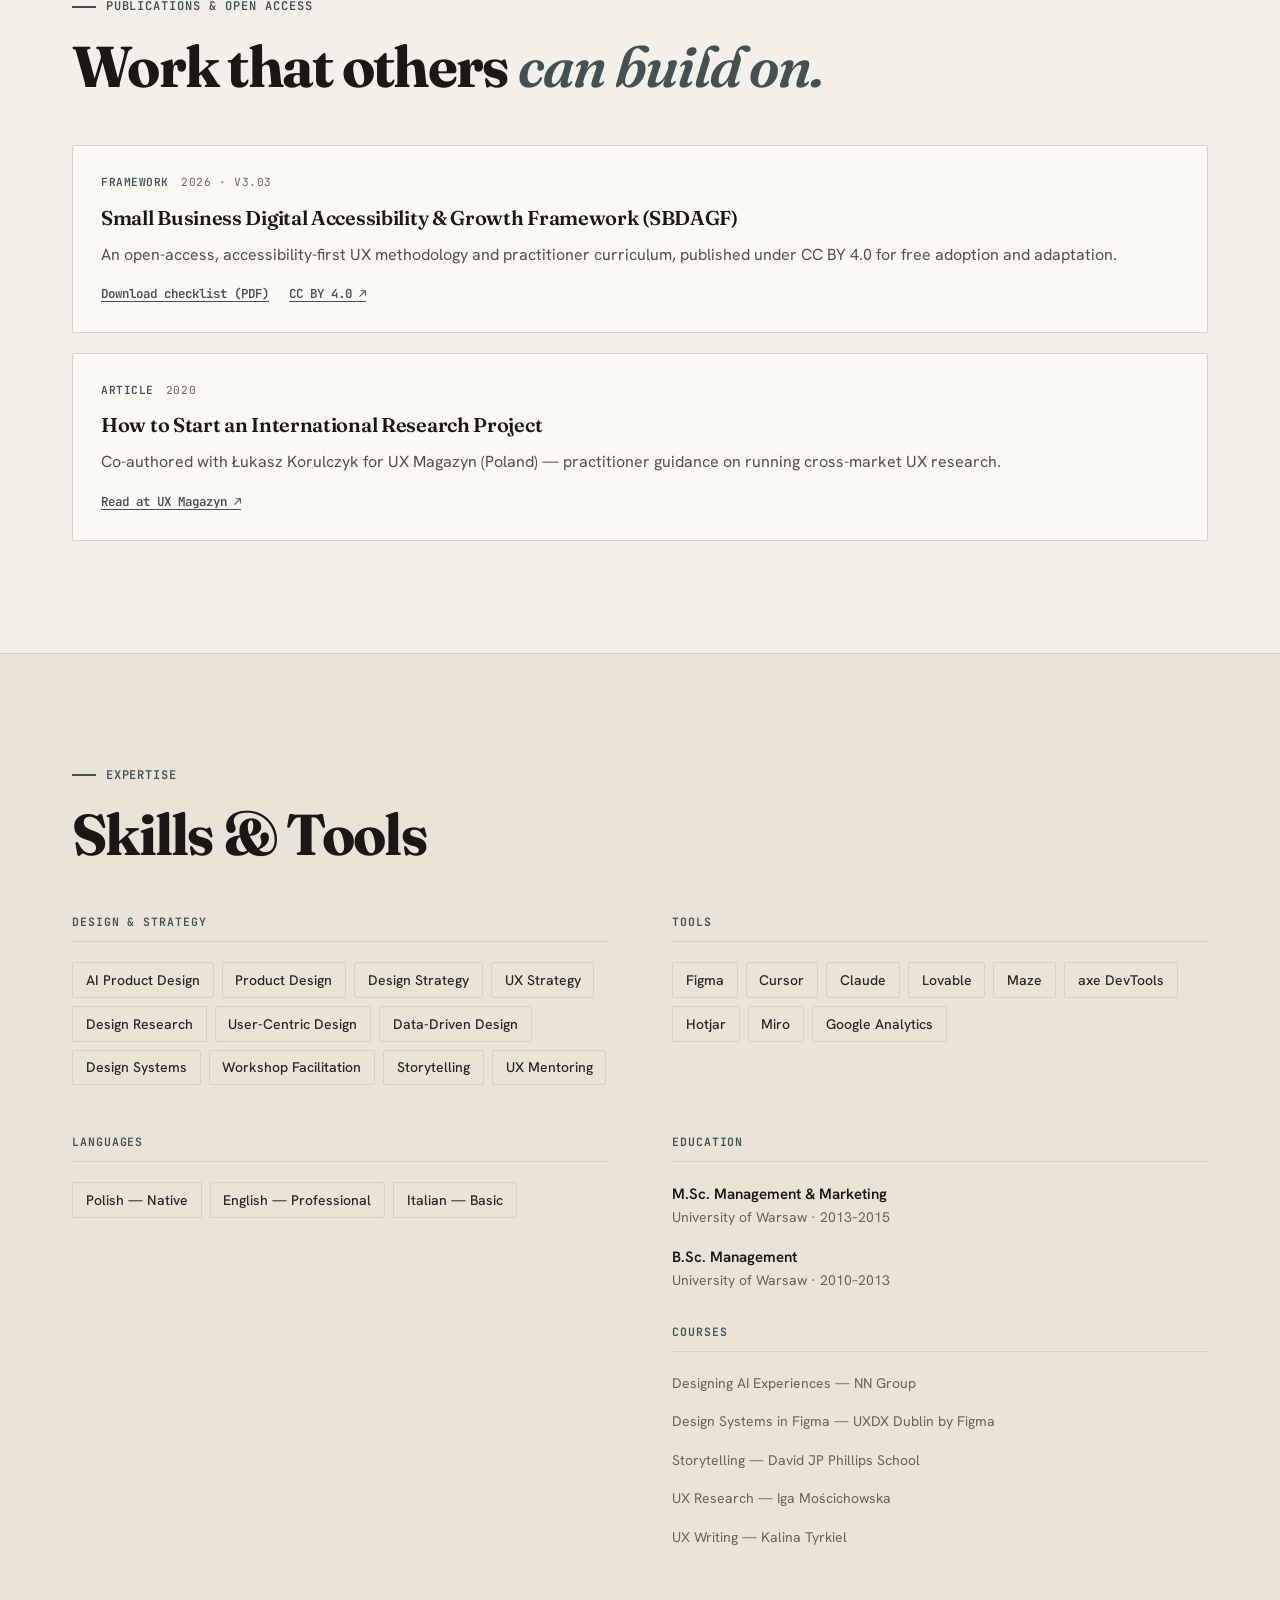
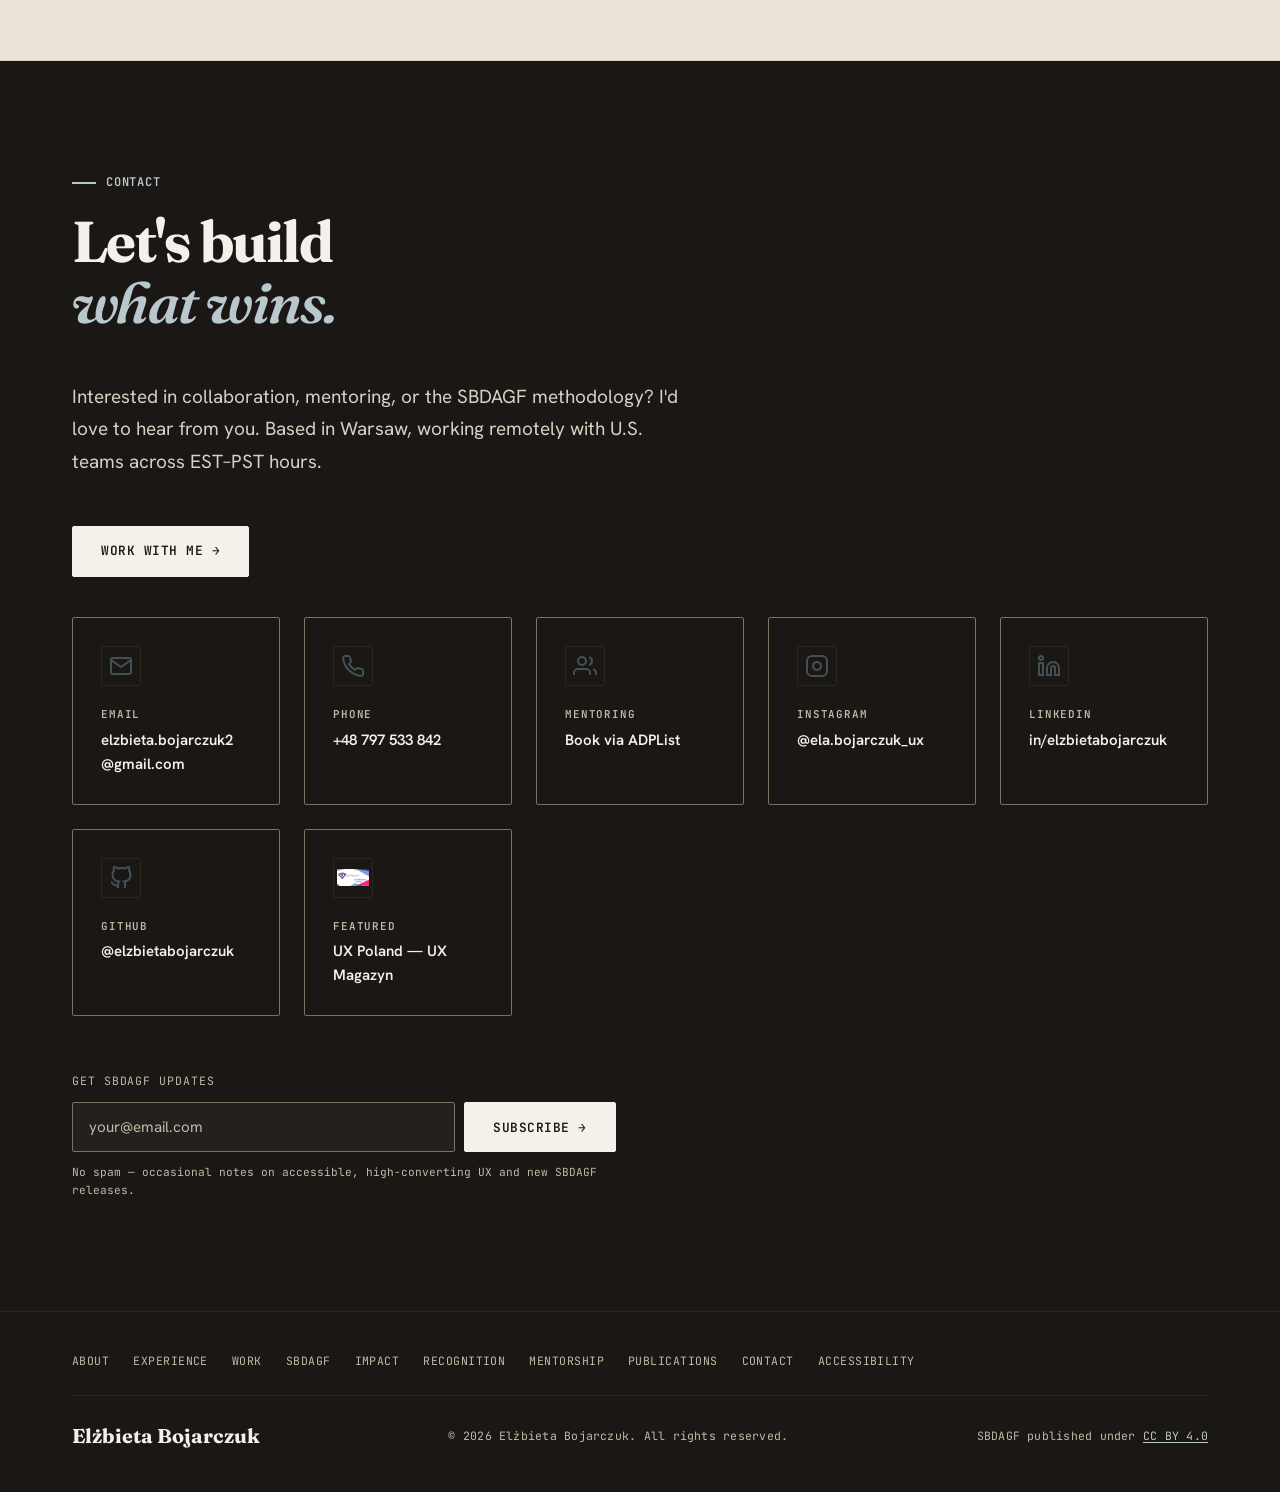
==== commit f94b7b12: "Swap Mentorship and Publications section order + nav links Co-Authored-By: Claude Sonnet 4.6 <norepl" ====
--- a/index.html
+++ b/index.html
@@ -125,8 +125,8 @@
         <li><a href="#sbdagf">SBDAGF</a></li>
         <li><a href="#impact">Impact</a></li>
         <li><a href="#recognition">Recognition</a></li>
+        <li><a href="#mentorship">Mentorship</a></li>
         <li><a href="#publications">Publications</a></li>
-        <li><a href="#mentorship">Mentorship</a></li>
         <li><a href="#contact">Contact</a></li>
       </ul>
       <button class="nav-toggle" aria-label="Toggle navigation menu" aria-expanded="false" aria-controls="nav-links-id">
@@ -601,18 +601,65 @@
             <span class="rec-go" aria-hidden="true">View ↗</span>
           </a>
         </div>
-
-        <div class="logo-wall reveal" aria-label="Featured and affiliated">
-          <span class="logo-wall-label">Spoke at · featured by · affiliated with</span>
-          <ul role="list">
-            <li>UX Poland</li><li>UX Magazyn</li><li>ADPList</li><li>DareIT</li><li>Women in Technology</li><li>AI House, Amsterdam</li><li>Instagram</li><li>YouTube Zebza</li>
-          </ul>
-        </div>
+      </div>
+    </section>
+
+    <!-- ── Mentorship ── -->
+    <section id="mentorship" class="section section-alt" aria-labelledby="mentorship-heading">
+      <div class="container">
+        <div class="section-label reveal">Mentorship</div>
+        <h2 id="mentorship-heading" class="section-heading reveal">A pipeline, <em>not one-off advice.</em></h2>
+        <p class="lead mentor-lead reveal">A structured, cohort-based mentorship practice for women entering UX — documented curriculum, supervised projects, and tracked outcomes — designed to be replicable beyond any single mentor.</p>
+
+        <div class="mentor-stats reveal" aria-label="Mentoring activity">
+          <div class="mentor-stat">
+            <span class="mentor-stat-num">6+</span>
+            <span class="mentor-stat-label">Years mentoring (since 2020)</span>
+          </div>
+          <div class="mentor-stat">
+            <span class="mentor-stat-num">26h</span>
+            <span class="mentor-stat-label">Logged ADPList time</span>
+          </div>
+          <div class="mentor-stat">
+            <span class="mentor-stat-num">49</span>
+            <span class="mentor-stat-label">ADPList sessions completed</span>
+          </div>
+          <div class="mentor-stat">
+            <span class="mentor-stat-num">97.8%</span>
+            <span class="mentor-stat-label">Avg attendance</span>
+          </div>
+          <div class="mentor-stat">
+            <span class="mentor-stat-num">5.0★</span>
+            <span class="mentor-stat-label">ADPList rating</span>
+          </div>
+          <div class="mentor-stat">
+            <span class="mentor-stat-num">3</span>
+            <span class="mentor-stat-label">Structured programs</span>
+          </div>
+        </div>
+        <p class="mentor-source reveal">Active mentor since 2020 across DareIT, ADPList, Women in Technology, and independent sessions. Session data (26h, 49 sessions, 97.8% attendance, 5.0★) via <a href="https://adplist.org/mentors/elzbieta-bojarczuk" target="_blank" rel="noopener noreferrer">ADPList</a> — does not include DareIT cohort or other program activity.</p>
+
+        <div class="mentor-grid">
+          <div class="mentor-card reveal">
+            <h3>DareIT — 3rd &amp; 4th editions</h3>
+            <p>Mentor in Poland's largest women-to-women tech mentoring program.</p>
+          </div>
+          <div class="mentor-card reveal reveal--delay-1">
+            <h3>Women in Technology</h3>
+            <p>Mentor, Feb–Jun 2024 (Certificate of Participation).</p>
+          </div>
+          <div class="mentor-card reveal reveal--delay-2">
+            <h3>ADPList</h3>
+            <p>International mentoring platform — open sessions for UX designers worldwide.</p>
+          </div>
+        </div>
+
+        <a class="btn btn-primary mentor-cta reveal" href="https://adplist.org/mentors/elzbieta-bojarczuk" target="_blank" rel="noopener noreferrer">Book a mentoring session ↗</a>
       </div>
     </section>
 
     <!-- ── Publications ── -->
-    <section id="publications" class="section section-alt" aria-labelledby="publications-heading">
+    <section id="publications" class="section" aria-labelledby="publications-heading">
       <div class="container">
         <div class="section-label reveal">Publications &amp; Open Access</div>
         <h2 id="publications-heading" class="section-heading reveal">Work that others <em>can build on.</em></h2>
@@ -636,60 +683,6 @@
             </div>
           </li>
         </ul>
-      </div>
-    </section>
-
-    <!-- ── Mentorship ── -->
-    <section id="mentorship" class="section" aria-labelledby="mentorship-heading">
-      <div class="container">
-        <div class="section-label reveal">Mentorship</div>
-        <h2 id="mentorship-heading" class="section-heading reveal">A pipeline, <em>not one-off advice.</em></h2>
-        <p class="lead mentor-lead reveal">A structured, cohort-based mentorship practice for women entering UX — documented curriculum, supervised projects, and tracked outcomes — designed to be replicable beyond any single mentor.</p>
-
-        <div class="mentor-stats reveal" aria-label="Mentoring activity">
-          <div class="mentor-stat">
-            <span class="mentor-stat-num">6+</span>
-            <span class="mentor-stat-label">Years mentoring (since 2020)</span>
-          </div>
-          <div class="mentor-stat">
-            <span class="mentor-stat-num">26h</span>
-            <span class="mentor-stat-label">Logged ADPList time</span>
-          </div>
-          <div class="mentor-stat">
-            <span class="mentor-stat-num">49</span>
-            <span class="mentor-stat-label">ADPList sessions completed</span>
-          </div>
-          <div class="mentor-stat">
-            <span class="mentor-stat-num">97.8%</span>
-            <span class="mentor-stat-label">Avg attendance</span>
-          </div>
-          <div class="mentor-stat">
-            <span class="mentor-stat-num">5.0★</span>
-            <span class="mentor-stat-label">ADPList rating</span>
-          </div>
-          <div class="mentor-stat">
-            <span class="mentor-stat-num">3</span>
-            <span class="mentor-stat-label">Structured programs</span>
-          </div>
-        </div>
-        <p class="mentor-source reveal">Active mentor since 2020 across DareIT, ADPList, Women in Technology, and independent sessions. Session data (26h, 49 sessions, 97.8% attendance, 5.0★) via <a href="https://adplist.org/mentors/elzbieta-bojarczuk" target="_blank" rel="noopener noreferrer">ADPList</a> — does not include DareIT cohort or other program activity.</p>
-
-        <div class="mentor-grid">
-          <div class="mentor-card reveal">
-            <h3>DareIT — 3rd &amp; 4th editions</h3>
-            <p>Mentor in Poland's largest women-to-women tech mentoring program.</p>
-          </div>
-          <div class="mentor-card reveal reveal--delay-1">
-            <h3>Women in Technology</h3>
-            <p>Mentor, Feb–Jun 2024 (Certificate of Participation).</p>
-          </div>
-          <div class="mentor-card reveal reveal--delay-2">
-            <h3>ADPList</h3>
-            <p>International mentoring platform — open sessions for UX designers worldwide.</p>
-          </div>
-        </div>
-
-        <a class="btn btn-primary mentor-cta reveal" href="https://adplist.org/mentors/elzbieta-bojarczuk" target="_blank" rel="noopener noreferrer">Book a mentoring session ↗</a>
       </div>
     </section>
 
@@ -845,8 +838,8 @@
         <a href="#sbdagf">SBDAGF</a>
         <a href="#impact">Impact</a>
         <a href="#recognition">Recognition</a>
+        <a href="#mentorship">Mentorship</a>
         <a href="#publications">Publications</a>
-        <a href="#mentorship">Mentorship</a>
         <a href="#contact">Contact</a>
         <a href="accessibility.html">Accessibility</a>
       </nav>
